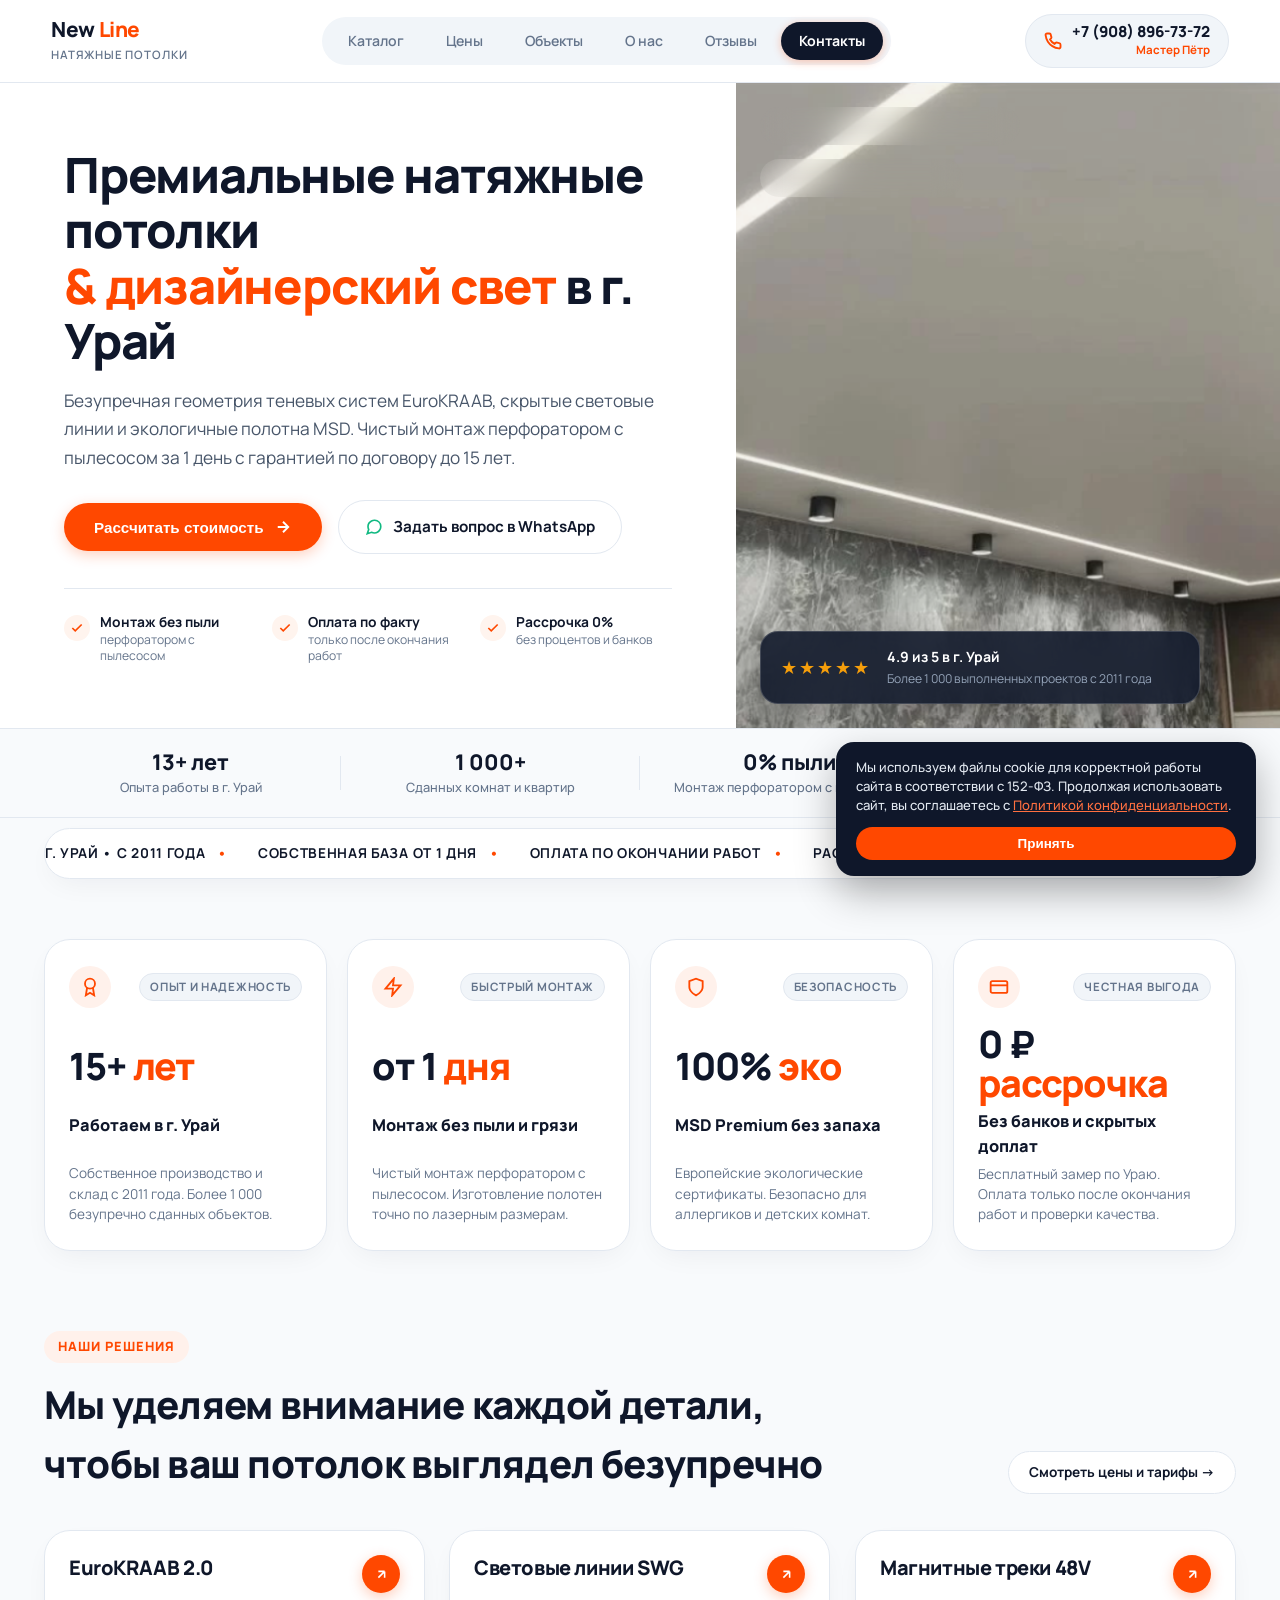
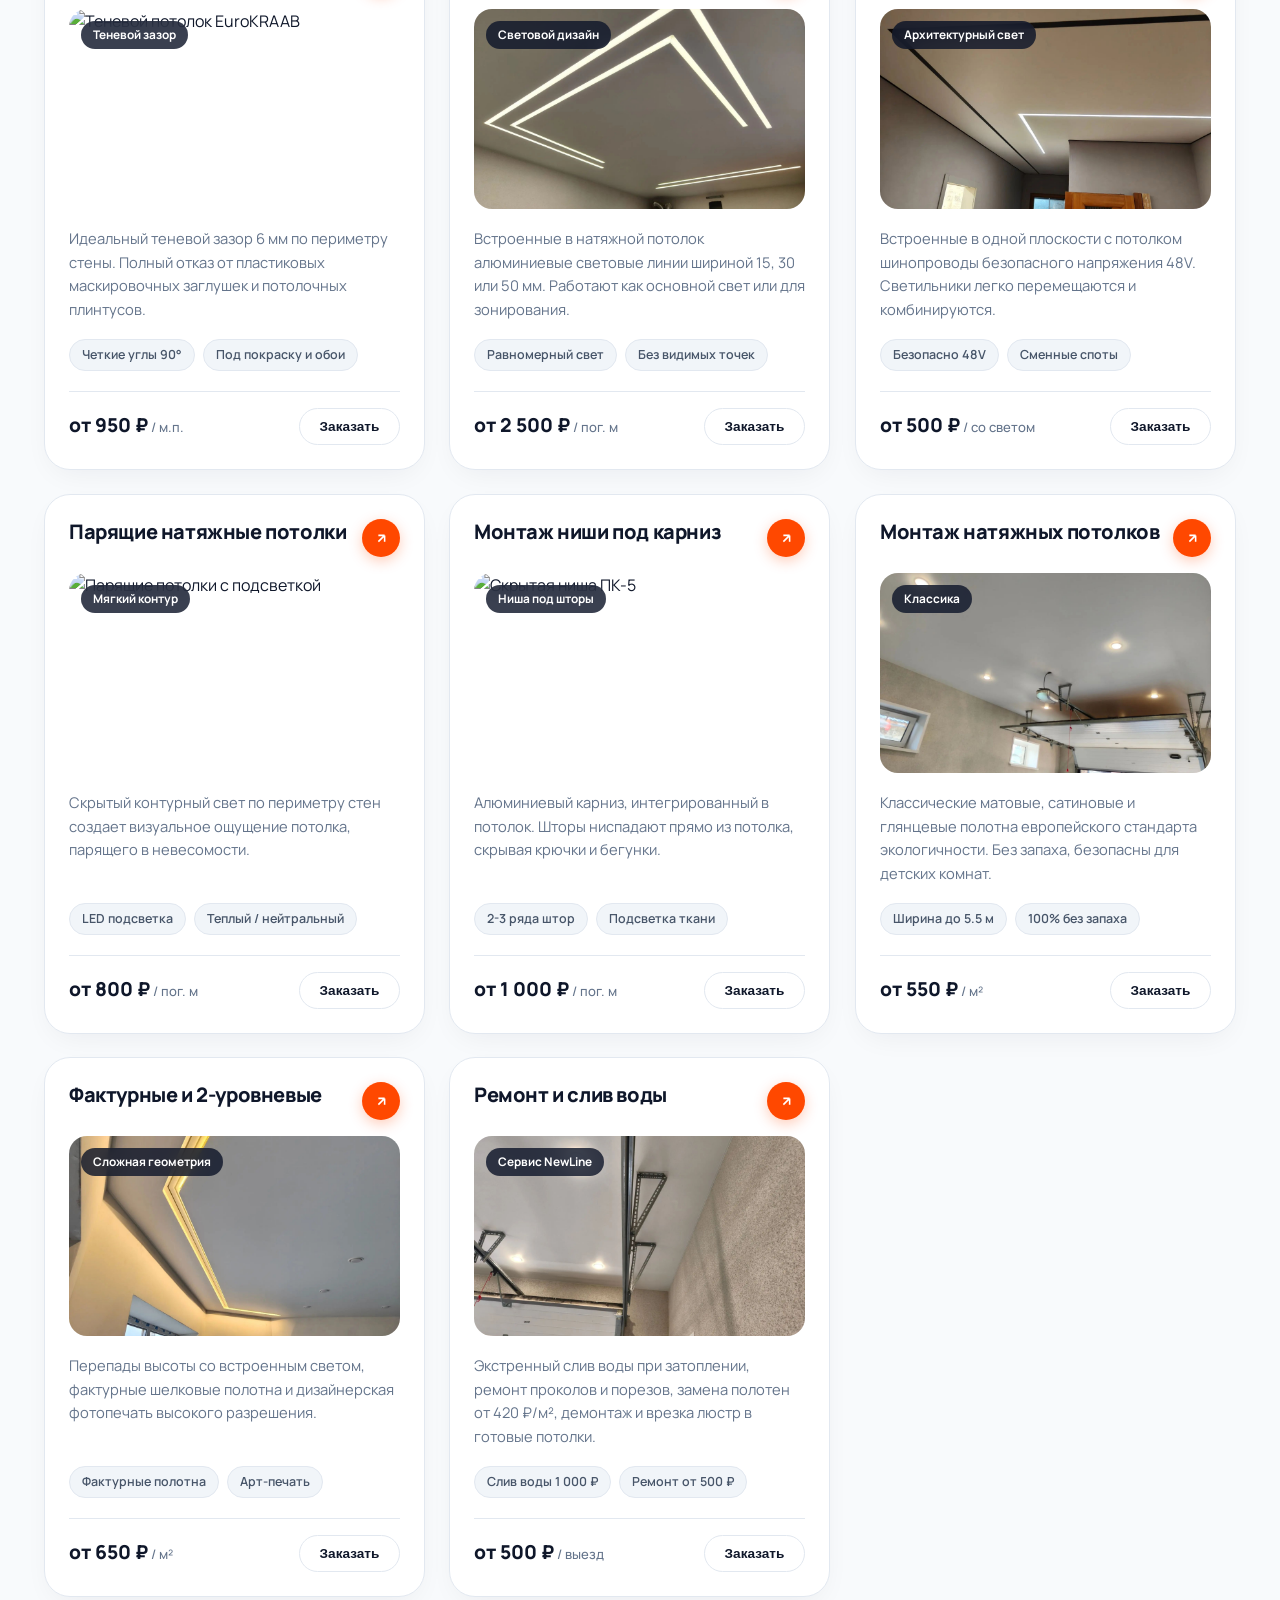
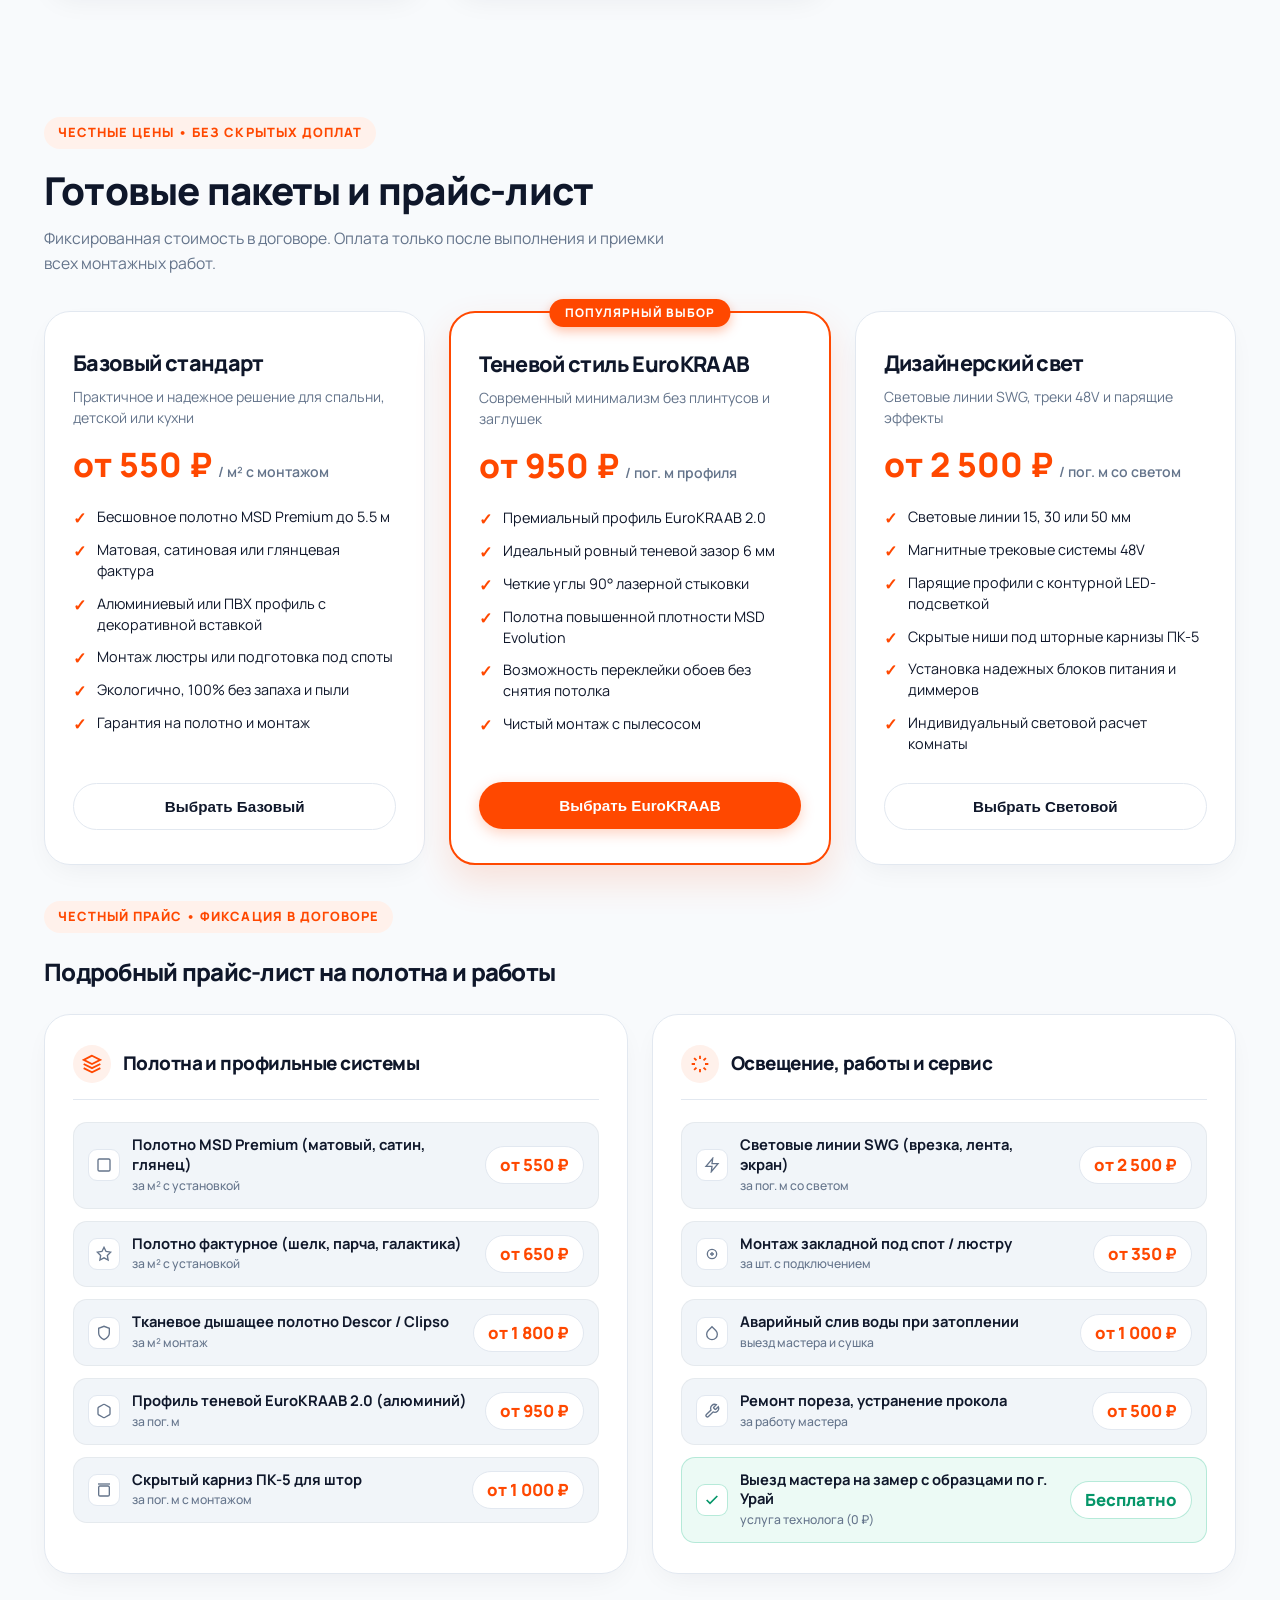
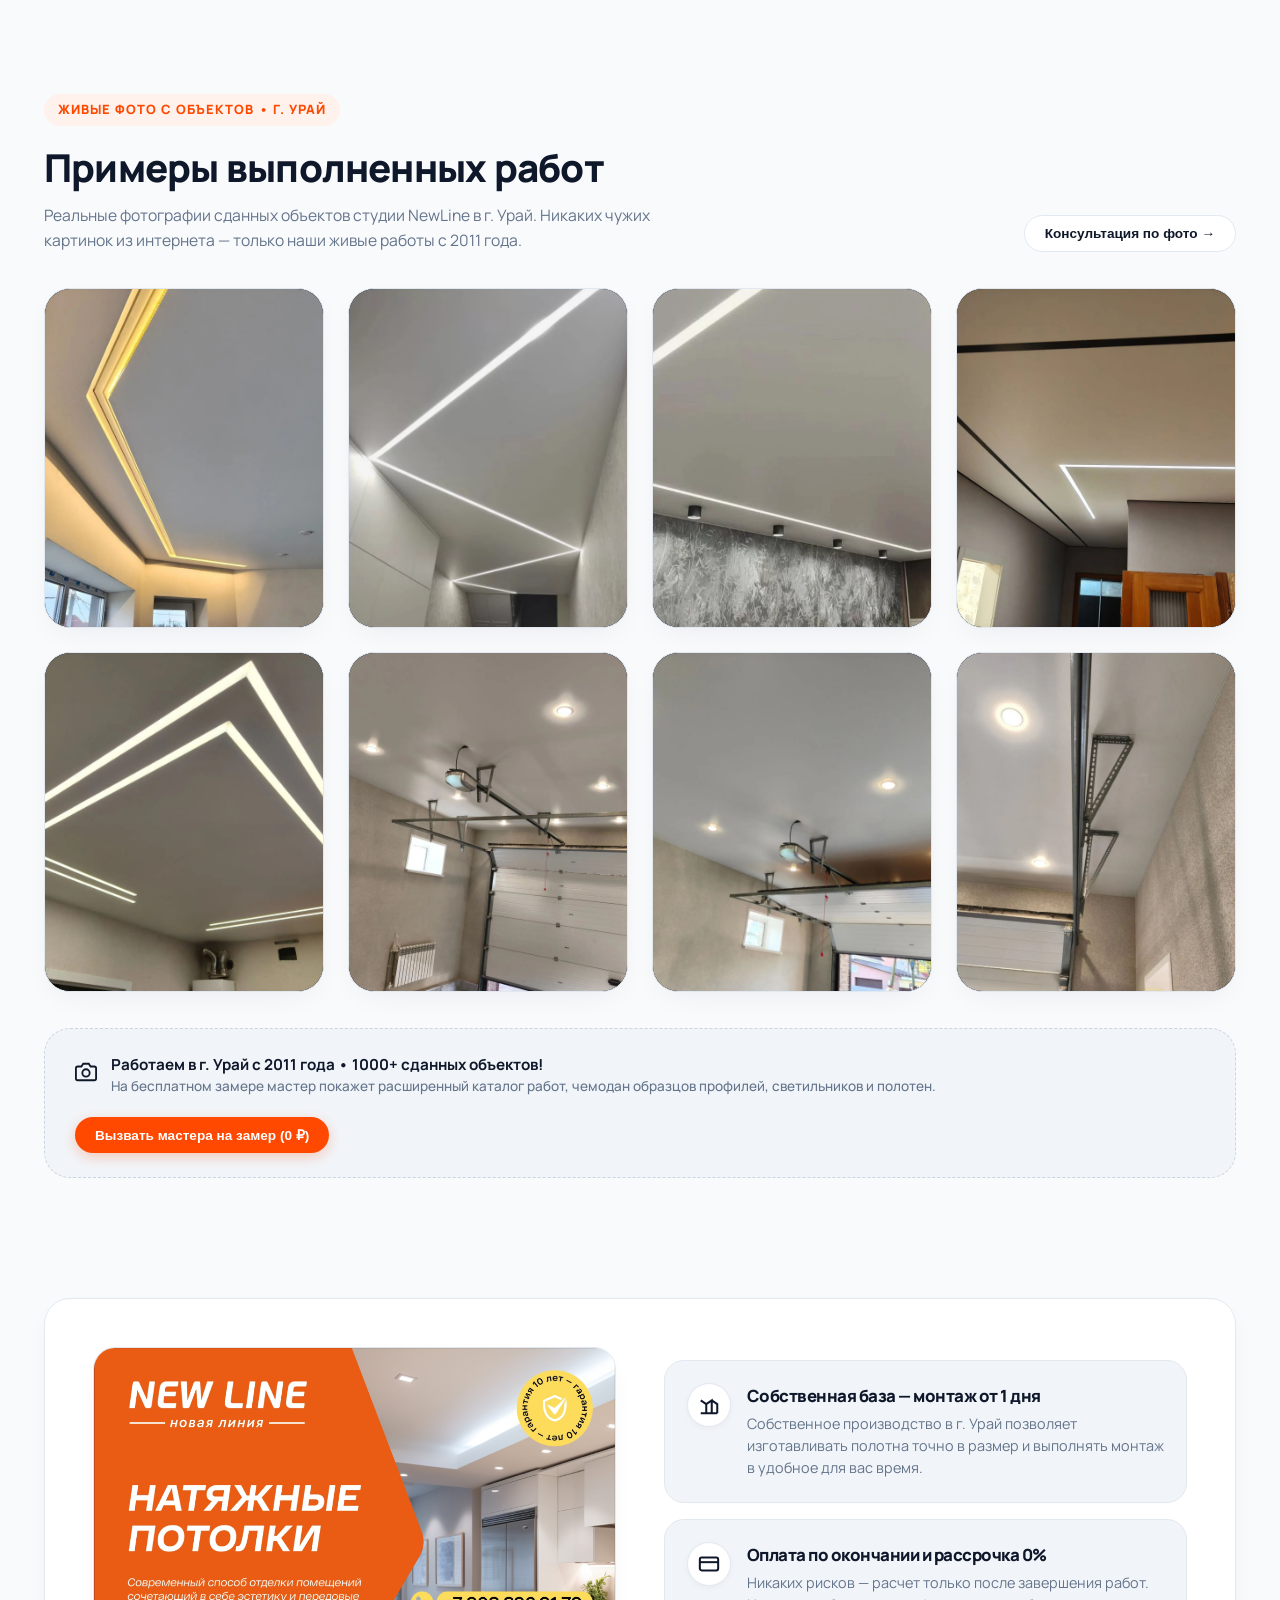
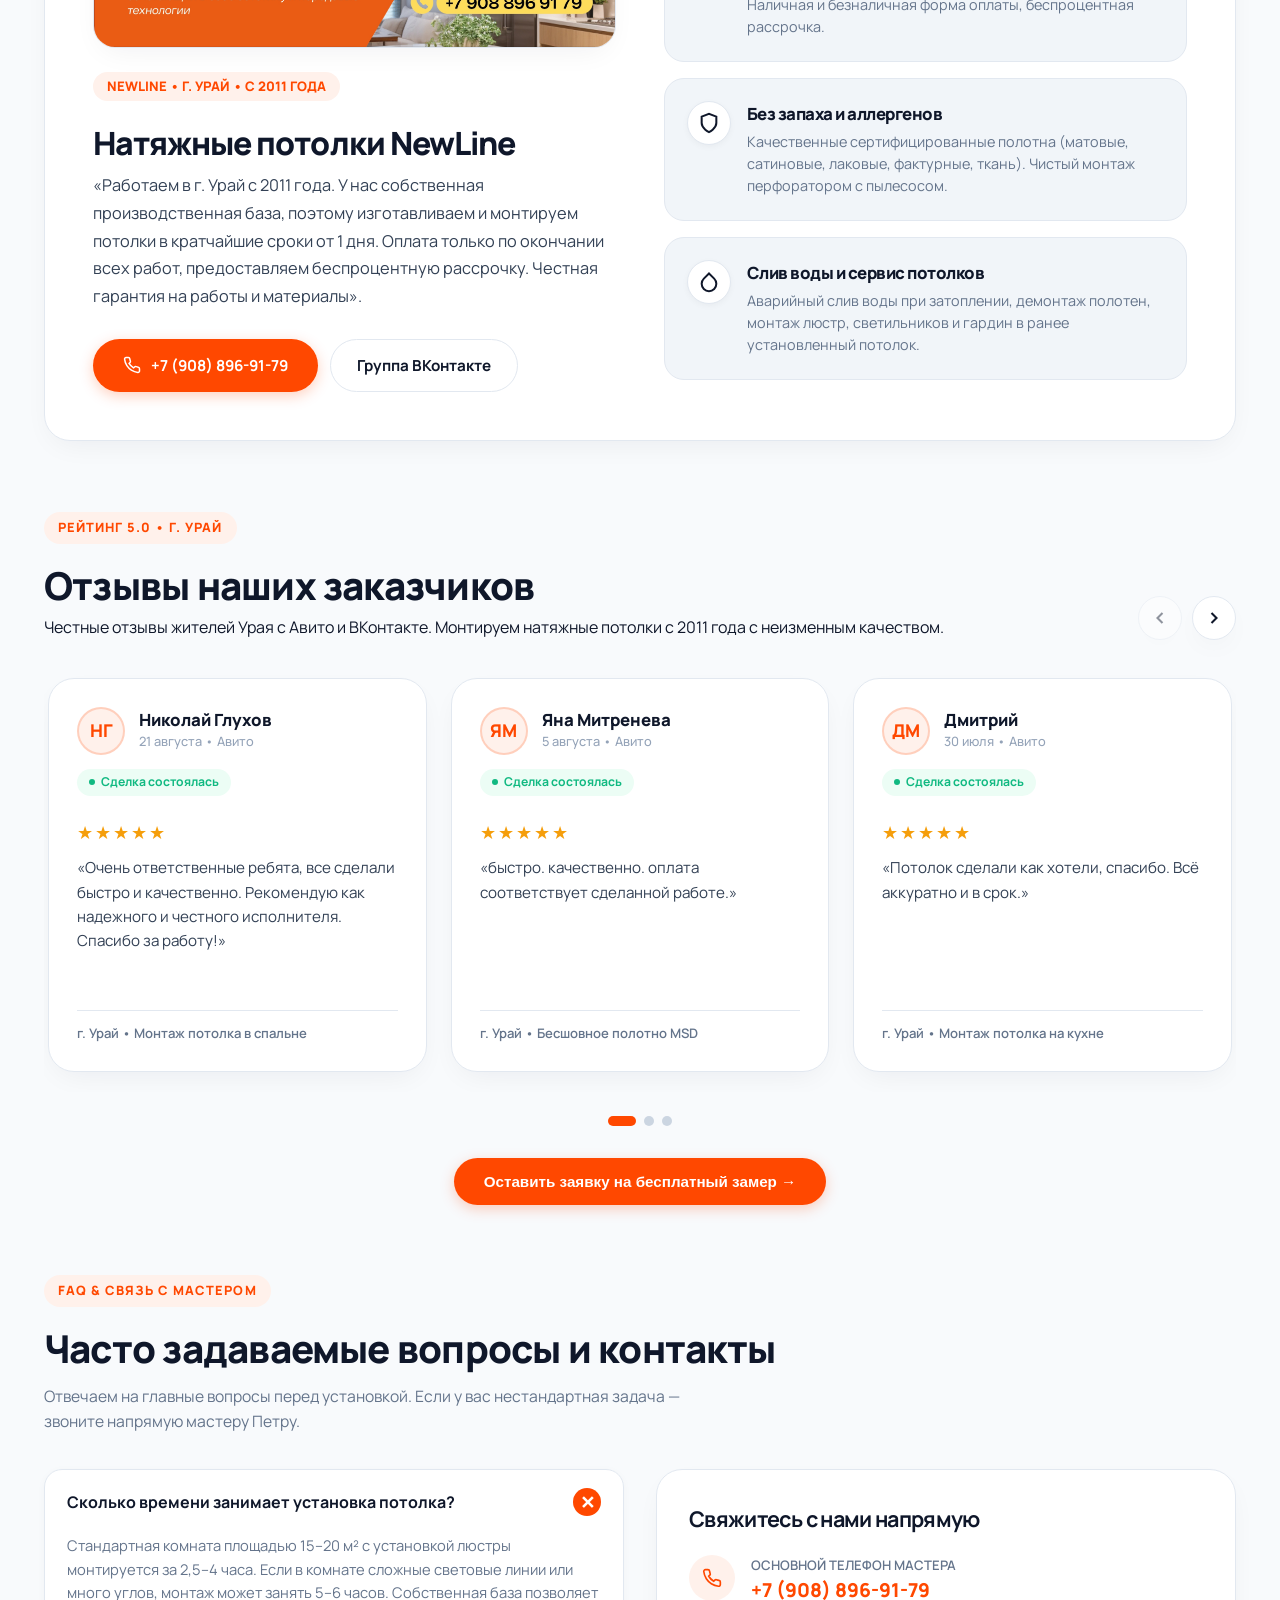
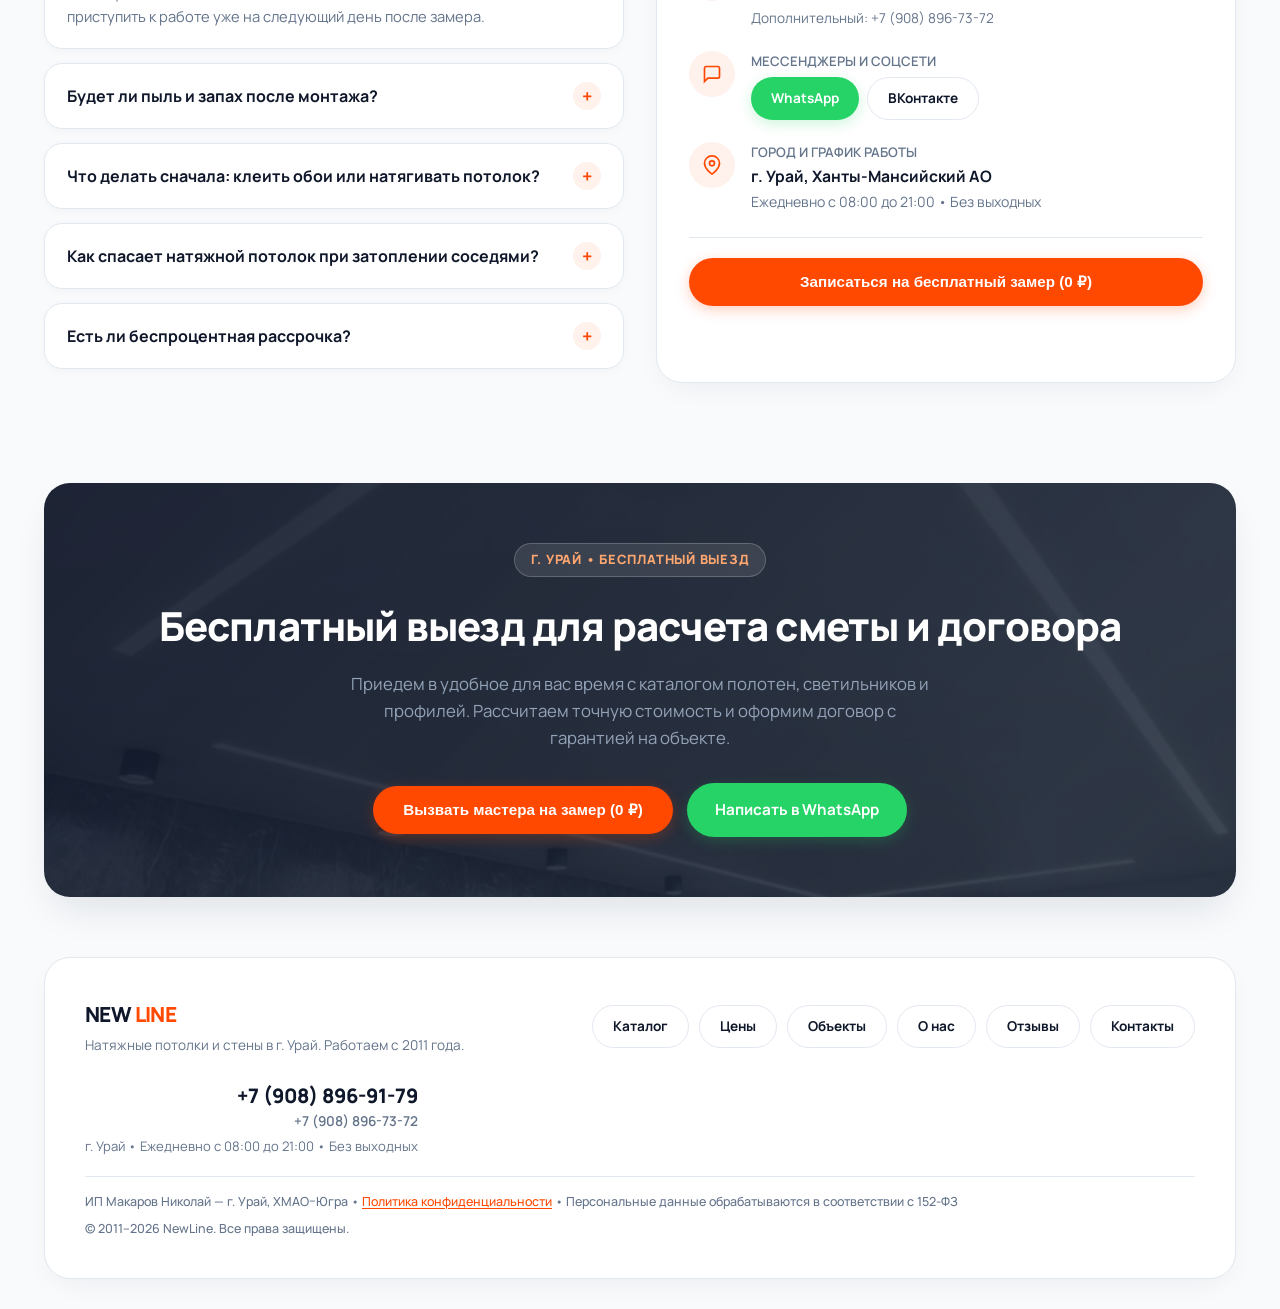
==== index.html @ e1a5c0fb "feat: replace hero phone input form with clean CTA buttons (calculate & WhatsApp)" ====
<!DOCTYPE html>
<html lang="ru">
<head>
  <meta charset="UTF-8">
  <meta name="viewport" content="width=device-width, initial-scale=1.0">
  <title>NEW LINE — Натяжные потолки в г. Урай | Работаем с 2011 года</title>
  <meta name="description" content="Монтаж натяжных потолков и натяжных стен любой сложности в г. Урай. Работаем с 2011 года. Собственная база, монтаж от 1 дня. Оплата после работ, рассрочка 0%. Тел: +7 (908) 896-91-79, +7 (908) 896-73-72.">

  <!-- Open Graph -->
  <meta property="og:type" content="website">
  <meta property="og:title" content="NEW LINE — Натяжные потолки в г. Урай">
  <meta property="og:description" content="Монтаж натяжных потолков любой сложности и конфигурации в г. Урай. Работаем с 2011 года. Рассрочка 0%, гарантия 10 лет.">
  <meta property="og:image" content="./assets/images/banner.png">
  <meta property="og:url" content="https://vk.ru/club240846958">

  <!-- Favicon -->
  <link rel="icon" type="image/svg+xml" href="data:image/svg+xml,<svg xmlns='http://www.w3.org/2000/svg' viewBox='0 0 100 100'><rect width='100' height='100' rx='24' fill='%23FF4800'/><path d='M25 75 L25 25 L45 25 L75 75 L75 25' stroke='white' stroke-width='12' fill='none' stroke-linecap='round' stroke-linejoin='round'/></svg>">

  <!-- Google Fonts: Manrope -->
  <link rel="preconnect" href="https://fonts.googleapis.com">
  <link rel="preconnect" href="https://fonts.gstatic.com" crossorigin>
  <link href="https://fonts.googleapis.com/css2?family=Manrope:wght@400;500;600;700;800&display=swap" rel="stylesheet">

  <style>
    :root {
      --bg-page: #F8FAFC;
      --bg-body: #F8FAFC;
      --bg-card: #FFFFFF;
      --bg-alt: #F1F5F9;
      --text-main: #0F172A;
      --text-dark: #0F172A;
      --text-muted: #64748B;
      --text-light: #94A3B8;
      --border: #E2E8F0;
      --border-hover: #CBD5E1;
      --accent: #FF4800;
      --accent-hover: #E03E00;
      --accent-light: #FFF1EB;
      --green: #10B981;
      --green-light: #ECFDF5;
      
      /* Закругления */
      --radius-pill: 9999px;
      --radius-card: 26px;
      --radius-card-sm: 20px;
      --radius-img: 22px;
      
      /* Тени */
      --shadow-soft: 0 10px 30px -10px rgba(15, 23, 42, 0.07);
      --shadow-hover: 0 20px 40px -12px rgba(15, 23, 42, 0.12);
      --shadow-pill: 0 4px 14px rgba(255, 72, 0, 0.25);
      --shadow-wa: 0 4px 14px rgba(37, 211, 102, 0.22);
      
      --font-body: 'Manrope', -apple-system, BlinkMacSystemFont, 'Segoe UI', Roboto, sans-serif;
      --font-heading: 'Manrope', -apple-system, BlinkMacSystemFont, 'Segoe UI', Roboto, sans-serif;
      --font-family: var(--font-body);
    }

    html {
      scroll-behavior: smooth;
      scroll-padding-top: 30px;
    }

    * { box-sizing: border-box; margin: 0; padding: 0; }

    body {
      background-color: var(--bg-page);
      color: var(--text-main);
      font-family: var(--font-body);
      line-height: 1.55;
      -webkit-font-smoothing: antialiased;
    }

    h1, h2, h3, h4, .brand-title, .section-title, .card-title, .tariff-name, .bento-metric-val, .bento-price-head-title, .footer-brand {
      font-family: var(--font-heading);
      letter-spacing: -0.03em;
    }

    .container {
      width: 100%;
      max-width: 1240px;
      margin: 0 auto;
      padding: 0 24px;
    }

    a { text-decoration: none; color: inherit; }

    /* ================= 1. СТАТИЧНЫЙ ХЕДЕР ================= */
    .header-outer {
      position: static; /* СТАТИЧНЫЙ, НЕ ЛИПНЕТ К ЭКРАНУ */
      width: 100%;
      background: #FFFFFF;
      border-bottom: 1px solid var(--border);
      padding: 0;
      z-index: 100;
    }

    .header-outer .container {
      max-width: 1400px;
      padding: 0 clamp(20px, 4vw, 60px);
    }

    .studio-header {
      background: transparent;
      border: none;
      border-radius: 0;
      box-shadow: none;
      padding: 14px 0;
      display: flex;
      align-items: center;
      justify-content: space-between;
      gap: 20px;
      width: 100%;
    }

    .brand-mark {
      display: flex;
      align-items: center;
      gap: 12px;
    }

    .brand-symbol {
      background: var(--accent);
      color: #fff;
      font-weight: 800;
      font-size: 1.05rem;
      width: 44px;
      height: 44px;
      border-radius: var(--radius-pill); /* ЗАКРУГЛЕННЫЙ */
      display: flex;
      align-items: center;
      justify-content: center;
      box-shadow: var(--shadow-pill);
      letter-spacing: -0.05em;
      flex-shrink: 0;
    }

    .brand-title {
      font-size: 1.3rem;
      font-weight: 800;
      color: var(--text-main);
      line-height: 1.1;
      letter-spacing: -0.02em;
    }

    .brand-title span { color: var(--accent); }

    .brand-subtitle {
      font-size: 0.72rem;
      color: var(--text-muted);
      display: block;
      font-weight: 600;
      text-transform: uppercase;
      letter-spacing: 0.08em;
      margin-top: 2px;
    }

    /* Навигация-капсула */
    .studio-nav {
      display: flex;
      align-items: center;
      gap: 6px;
      background: var(--bg-alt);
      padding: 5px 8px;
      border-radius: var(--radius-pill); /* ЗАКРУГЛЕННЫЙ */
    }

    .studio-nav-link {
      font-size: 0.88rem;
      font-weight: 600;
      color: var(--text-muted);
      padding: 8px 18px;
      border-radius: var(--radius-pill); /* ЗАКРУГЛЕННЫЙ */
      transition: all 0.2s ease;
    }

    .studio-nav-link:hover {
      color: var(--text-main);
      background: rgba(255, 255, 255, 0.7);
    }

    .studio-nav-link.active {
      color: #FFFFFF;
      background: var(--accent);
      box-shadow: 0 2px 8px rgba(255, 72, 0, 0.3);
    }

    .header-actions {
      display: flex;
      align-items: center;
      gap: 14px;
    }

    .header-phone-pill {
      display: inline-flex;
      align-items: center;
      gap: 10px;
      background: var(--bg-alt);
      border: 1px solid var(--border);
      padding: 8px 18px;
      border-radius: var(--radius-pill); /* ЗАКРУГЛЕННЫЙ */
      transition: all 0.2s ease;
    }

    .header-phone-pill:hover {
      border-color: var(--accent);
      background: var(--accent-light);
    }

    .header-phone-text {
      display: flex;
      flex-direction: column;
      text-align: right;
    }

    .header-phone-num {
      font-size: 0.95rem;
      font-weight: 800;
      color: var(--text-main);
      line-height: 1.2;
    }

    .header-phone-sub {
      font-size: 0.72rem;
      color: var(--accent);
      font-weight: 700;
    }

    .mobile-menu-btn {
      display: none;
      background: var(--bg-alt);
      border: 1px solid var(--border);
      width: 42px;
      height: 42px;
      border-radius: var(--radius-pill);
      align-items: center;
      justify-content: center;
      cursor: pointer;
      color: var(--text-main);
    }

    /* ================= 2. ЗАКРУГЛЕННЫЕ КНОПКИ ================= */
    .btn-pill-primary {
      background: var(--accent);
      color: #FFFFFF !important;
      padding: 15px 30px;
      border-radius: var(--radius-pill); /* ЗАКРУГЛЕННАЯ */
      font-weight: 700;
      font-size: 0.95rem;
      display: inline-flex;
      align-items: center;
      justify-content: center;
      gap: 10px;
      cursor: pointer;
      border: none;
      box-shadow: var(--shadow-pill);
      transition: all 0.2s ease;
    }

    .btn-pill-primary:hover {
      background: var(--accent-hover);
      transform: translateY(-2px);
      box-shadow: 0 8px 24px rgba(255, 72, 0, 0.35);
    }

    .btn-pill-wa {
      background: #25D366;
      color: #FFFFFF !important;
      padding: 15px 28px;
      border-radius: var(--radius-pill); /* ЗАКРУГЛЕННАЯ */
      font-weight: 700;
      font-size: 0.95rem;
      display: inline-flex;
      align-items: center;
      justify-content: center;
      gap: 10px;
      cursor: pointer;
      border: none;
      box-shadow: var(--shadow-wa);
      transition: all 0.2s ease;
    }

    .btn-pill-wa:hover {
      background: #20BA5A;
      transform: translateY(-2px);
      box-shadow: 0 8px 24px rgba(37, 211, 102, 0.35);
    }

    .btn-pill-ghost {
      background: #FFFFFF;
      color: var(--text-main) !important;
      border: 1px solid var(--border);
      padding: 14px 26px;
      border-radius: var(--radius-pill); /* ЗАКРУГЛЕННАЯ */
      font-weight: 700;
      font-size: 0.95rem;
      display: inline-flex;
      align-items: center;
      justify-content: center;
      gap: 10px;
      cursor: pointer;
      transition: all 0.2s ease;
    }

    .btn-pill-ghost:hover {
      border-color: var(--accent);
      color: var(--accent) !important;
      background: var(--accent-light);
      transform: translateY(-2px);
    }

    .btn-pill-sm {
      padding: 10px 20px;
      font-size: 0.85rem;
      border-radius: var(--radius-pill);
    }

    /* ================= 3. FULL-WIDTH EDGE-TO-EDGE ARCHITECTURAL HERO ================= */
    .hero-fw-section {
      width: 100%;
      background: #FFFFFF;
      border-bottom: 1px solid var(--border);
      position: relative;
      overflow: hidden;
    }

    .hero-fw-grid {
      display: grid;
      grid-template-columns: minmax(460px, 1.15fr) 0.85fr;
      min-height: 580px;
      align-items: stretch;
      width: 100%;
    }

    @media (max-width: 960px) {
      .hero-fw-grid {
        grid-template-columns: 1fr;
      }
    }

    /* Левая колонка */
    .hero-fw-col-left {
      padding: clamp(36px, 5vw, 68px) clamp(24px, 5vw, 80px);
      display: flex;
      flex-direction: column;
      justify-content: center;
      background: #FFFFFF;
      z-index: 2;
    }

    .hero-fw-badge {
      display: inline-flex;
      align-items: center;
      gap: 10px;
      background: #FFF4EE;
      border: 1px solid rgba(255, 72, 0, 0.22);
      padding: 7px 16px;
      border-radius: var(--radius-pill);
      font-size: 0.8rem;
      font-weight: 700;
      color: #E63E00;
      margin-bottom: 22px;
      letter-spacing: 0.02em;
      align-self: flex-start;
    }

    .hero-fw-badge .badge-dot-live {
      width: 8px;
      height: 8px;
      border-radius: 50%;
      background: var(--accent);
      box-shadow: 0 0 10px var(--accent);
      animation: pulseDot 2s infinite ease-in-out;
    }

    .hero-fw-title {
      font-family: var(--font-heading);
      font-size: clamp(2.2rem, 3.8vw, 3.4rem);
      line-height: 1.14;
      font-weight: 800;
      color: #0F172A;
      letter-spacing: -0.025em;
      margin-bottom: 18px;
    }

    .hero-fw-accent {
      color: var(--accent);
      display: inline-block;
    }

    .hero-fw-desc {
      font-size: 1.08rem;
      line-height: 1.65;
      color: #475569;
      margin-bottom: 28px;
      max-width: 600px;
    }

    /* Кнопки действий */
    .hero-fw-actions {
      display: flex;
      align-items: center;
      gap: 16px;
      flex-wrap: wrap;
      margin-bottom: 34px;
    }

    /* 3 карточки преимуществ */
    .hero-fw-perks {
      display: grid;
      grid-template-columns: repeat(3, 1fr);
      gap: 16px;
      width: 100%;
      border-top: 1px solid var(--border);
      padding-top: 24px;
    }

    @media (max-width: 680px) {
      .hero-fw-perks {
        grid-template-columns: 1fr;
        gap: 12px;
      }
    }

    .hero-fw-perk-item {
      display: flex;
      align-items: flex-start;
      gap: 10px;
    }

    .fw-perk-icon {
      width: 26px;
      height: 26px;
      border-radius: 50%;
      background: #FFF4EE;
      color: var(--accent);
      display: flex;
      align-items: center;
      justify-content: center;
      flex-shrink: 0;
      margin-top: 2px;
    }

    .fw-perk-desc {
      display: flex;
      flex-direction: column;
      gap: 2px;
    }

    .fw-perk-desc strong {
      font-size: 0.86rem;
      font-weight: 700;
      color: #0F172A;
      line-height: 1.25;
    }

    .fw-perk-desc span {
      font-size: 0.76rem;
      color: #64748B;
      line-height: 1.3;
    }

    /* Правая колонка: полноразмерная витрина потолка до правого края */
    .hero-fw-col-right {
      position: relative;
      overflow: hidden;
      width: 100%;
      min-height: 480px;
      background: #0F172A;
    }

    @media (max-width: 960px) {
      .hero-fw-col-right {
        min-height: 360px;
        height: 360px;
      }
    }

    .hero-fw-media-container {
      position: absolute;
      inset: 0;
      width: 100%;
      height: 100%;
    }

    .hero-fw-photo {
      width: 100%;
      height: 100%;
      object-fit: cover;
      display: block;
      transition: transform 0.6s ease;
    }

    .hero-fw-col-right:hover .hero-fw-photo {
      transform: scale(1.02);
    }

    /* Плавающие стеклянные плашки */
    .hero-fw-chip {
      position: absolute;
      background: rgba(255, 255, 255, 0.92);
      backdrop-filter: blur(14px);
      -webkit-backdrop-filter: blur(14px);
      border: 1px solid rgba(255, 255, 255, 0.7);
      border-radius: var(--radius-pill);
      padding: 8px 18px;
      color: #0F172A;
      font-size: 0.82rem;
      font-weight: 700;
      display: inline-flex;
      align-items: center;
      gap: 8px;
      box-shadow: 0 8px 24px rgba(0, 0, 0, 0.12);
      z-index: 2;
    }

    .hero-fw-chip.chip-top {
      top: 24px;
      left: 24px;
    }

    .hero-fw-chip.chip-mid {
      top: 76px;
      left: 24px;
    }

    .chip-dot-accent {
      width: 8px;
      height: 8px;
      border-radius: 50%;
      background: var(--accent);
    }

    .hero-fw-rating-card {
      position: absolute;
      bottom: 24px;
      left: 24px;
      right: 24px;
      max-width: 440px;
      background: rgba(15, 23, 42, 0.88);
      backdrop-filter: blur(16px);
      -webkit-backdrop-filter: blur(16px);
      border: 1px solid rgba(255, 255, 255, 0.16);
      border-radius: 18px;
      padding: 14px 20px;
      display: flex;
      align-items: center;
      gap: 16px;
      color: #FFFFFF;
      box-shadow: 0 12px 30px rgba(0, 0, 0, 0.25);
      z-index: 2;
    }

    .rating-stars-gold {
      color: #F59E0B;
      font-size: 1.15rem;
      letter-spacing: 2px;
      line-height: 1;
    }

    .rating-card-text {
      display: flex;
      flex-direction: column;
      gap: 2px;
    }

    .rating-card-text strong {
      font-size: 0.88rem;
      font-weight: 700;
      color: #FFFFFF;
    }

    .rating-card-text span {
      font-size: 0.76rem;
      color: #94A3B8;
    }

    /* Полноширинная плашка статистики (от левого края до правого) */
    .hero-fw-stats-bar {
      width: 100%;
      background: #F8FAFC;
      border-top: 1px solid var(--border);
      padding: 20px 0;
    }

    .hero-fw-stats-grid {
      width: 100%;
      max-width: 1400px;
      margin: 0 auto;
      padding: 0 clamp(20px, 4vw, 60px);
      display: grid;
      grid-template-columns: repeat(4, 1fr);
      gap: 20px;
    }

    .stat-pill-item {
      display: flex;
      flex-direction: column;
      align-items: center;
      text-align: center;
      position: relative;
    }

    .stat-pill-item:not(:last-child)::after {
      content: '';
      position: absolute;
      right: -10px;
      top: 15%;
      height: 70%;
      width: 1px;
      background: var(--border);
    }

    .stat-pill-val {
      font-size: 1.35rem;
      font-weight: 800;
      color: #0F172A;
      line-height: 1.2;
    }

    .stat-pill-lbl {
      font-size: 0.8rem;
      color: #64748B;
      margin-top: 3px;
      font-weight: 500;
    }

    @media (max-width: 880px) {
      .hero-fw-stats-grid {
        grid-template-columns: repeat(2, 1fr);
        gap: 20px;
      }
      .stat-pill-item:nth-child(2)::after {
        display: none;
      }
    }

    @media (max-width: 480px) {
      .hero-fw-stats-grid {
        grid-template-columns: 1fr;
      }
      .stat-pill-item::after {
        display: none !important;
      }
    }

    /* ================= 4. БЕГУЩАЯ СТРОКА (ЗАКРУГЛЕННАЯ) ================= */
    .marquee-capsule {
      margin: 10px auto 60px;
      max-width: 1200px;
      background: #FFFFFF;
      border: 1px solid var(--border);
      border-radius: var(--radius-pill); /* ЗАКРУГЛЕННАЯ */
      overflow: hidden;
      padding: 14px 0;
      box-shadow: var(--shadow-soft);
    }

    .marquee-track {
      display: flex;
      gap: 30px;
      width: max-content;
      animation: marqueeScroll 28s linear infinite;
    }

    .marquee-item {
      display: inline-flex;
      align-items: center;
      gap: 12px;
      font-size: 0.85rem;
      font-weight: 700;
      text-transform: uppercase;
      letter-spacing: 0.05em;
      color: var(--text-main);
      white-space: nowrap;
    }

    .marquee-dot {
      color: var(--accent);
      font-weight: 900;
    }

    @keyframes marqueeScroll {
      0% { transform: translateX(0); }
      100% { transform: translateX(-50%); }
    }

    /* ================= 5. СЕКЦИИ И КАТАЛОГ (ЗАКРУГЛЕННЫЕ БЛОКИ) ================= */
    .section-space {
      padding: 60px 0;
    }

    .section-head {
      margin-bottom: 36px;
      display: flex;
      justify-content: space-between;
      align-items: flex-end;
      flex-wrap: wrap;
      gap: 20px;
    }

    .section-tag-pill {
      display: inline-block;
      font-size: 0.8rem;
      font-weight: 800;
      text-transform: uppercase;
      letter-spacing: 0.08em;
      color: var(--accent);
      background: var(--accent-light);
      padding: 6px 14px;
      border-radius: var(--radius-pill);
      margin-bottom: 12px;
    }

    .section-title {
      font-size: clamp(1.8rem, 3vw, 2.4rem);
      font-weight: 800;
      color: var(--text-main);
      letter-spacing: -0.02em;
    }

    /* Bento Metrics Grid (Reference 1 Style) */
    .bento-metrics-wrap {
      margin-top: 36px;
      margin-bottom: 20px;
    }

    .bento-metrics-grid {
      display: grid;
      grid-template-columns: repeat(4, 1fr);
      gap: 20px;
    }

    @media (max-width: 1024px) {
      .bento-metrics-grid {
        grid-template-columns: repeat(2, 1fr);
      }
    }

    @media (max-width: 580px) {
      .bento-metrics-grid {
        grid-template-columns: 1fr;
      }
    }

    .bento-metric-card {
      background: var(--bg-card);
      border: 1px solid var(--border);
      border-radius: var(--radius-card);
      padding: 26px 24px;
      display: flex;
      flex-direction: column;
      justify-content: space-between;
      box-shadow: var(--shadow-soft);
      transition: all 0.3s cubic-bezier(0.16, 1, 0.3, 1);
      position: relative;
    }

    .bento-metric-card:hover {
      transform: translateY(-5px);
      box-shadow: 0 18px 36px -10px rgba(15, 23, 42, 0.12);
      border-color: var(--accent);
    }

    .bento-metric-top {
      display: flex;
      justify-content: space-between;
      align-items: center;
      margin-bottom: 16px;
    }

    .bento-metric-icon {
      width: 42px;
      height: 42px;
      border-radius: var(--radius-pill);
      background: var(--accent-light);
      color: var(--accent);
      display: flex;
      align-items: center;
      justify-content: center;
      font-size: 1.25rem;
    }

    .bento-metric-pill {
      font-size: 0.72rem;
      font-weight: 700;
      text-transform: uppercase;
      letter-spacing: 0.06em;
      color: var(--text-muted);
      background: var(--bg-alt);
      padding: 4px 10px;
      border-radius: var(--radius-pill);
      border: 1px solid var(--border);
    }

    .bento-metric-val {
      font-size: 2.35rem;
      font-weight: 900;
      color: var(--text-main);
      line-height: 1.05;
      letter-spacing: -0.03em;
      margin-bottom: 6px;
    }

    .bento-metric-val span {
      color: var(--accent);
    }

    .bento-metric-title {
      font-size: 1.02rem;
      font-weight: 800;
      color: var(--text-main);
      margin-bottom: 4px;
    }

    .bento-metric-desc {
      font-size: 0.85rem;
      color: var(--text-muted);
      line-height: 1.48;
    }

    /* =============== КАТАЛОГ РЕШЕНИЙ =============== */
    .grid-solutions {
      display: grid;
      grid-template-columns: repeat(3, 1fr);
      gap: 24px;
    }
    @media (max-width: 1024px) {
      .grid-solutions {
        grid-template-columns: repeat(2, 1fr);
      }
    }
    @media (max-width: 640px) {
      .grid-solutions {
        grid-template-columns: 1fr;
      }
    }

    .card-solution {
      background: var(--bg-card);
      border: 1px solid var(--border);
      border-radius: var(--radius-card); /* 26px */
      padding: 24px;
      box-shadow: var(--shadow-soft);
      display: flex;
      flex-direction: column;
      transition: all 0.35s cubic-bezier(0.16, 1, 0.3, 1);
      position: relative;
    }

    .card-solution:hover {
      transform: translateY(-6px);
      box-shadow: 0 20px 45px -12px rgba(15, 23, 42, 0.12);
      border-color: rgba(255, 72, 0, 0.3);
    }

    .card-solution-top {
      display: flex;
      justify-content: space-between;
      align-items: flex-start;
      gap: 12px;
      margin-bottom: 16px;
    }

    .card-solution-top .card-title {
      font-size: 1.25rem;
      font-weight: 800;
      color: var(--text-main);
      line-height: 1.25;
      letter-spacing: -0.02em;
      margin: 0;
    }

    .card-arrow-action {
      width: 38px;
      height: 38px;
      border-radius: var(--radius-pill);
      background: var(--accent);
      color: #FFFFFF;
      display: flex;
      align-items: center;
      justify-content: center;
      flex-shrink: 0;
      transition: all 0.25s ease;
      box-shadow: 0 4px 14px rgba(255, 72, 0, 0.28);
      border: none;
      cursor: pointer;
    }

    .card-solution:hover .card-arrow-action {
      transform: translate(2px, -2px) scale(1.08);
      background: var(--accent-hover);
      box-shadow: 0 6px 18px rgba(255, 72, 0, 0.45);
    }

    .card-solution-media {
      height: 200px;
      border-radius: 18px;
      overflow: hidden;
      position: relative;
      margin-bottom: 18px;
    }

    .card-solution-media img {
      width: 100%;
      height: 100%;
      object-fit: cover;
      display: block;
      transition: transform 0.45s ease;
    }

    .card-solution:hover .card-solution-media img {
      transform: scale(1.05);
    }

    .card-badge-pill {
      position: absolute;
      top: 12px;
      left: 12px;
      background: rgba(15, 23, 42, 0.82);
      backdrop-filter: blur(8px);
      color: #fff;
      font-size: 0.74rem;
      font-weight: 700;
      padding: 5px 12px;
      border-radius: var(--radius-pill);
      z-index: 2;
    }

    .card-solution-body {
      display: flex;
      flex-direction: column;
      flex: 1;
    }

    .card-desc {
      font-size: 0.92rem;
      color: var(--text-muted);
      line-height: 1.6;
      margin-bottom: 18px;
      flex: 1;
    }

    .card-tags {
      display: flex;
      gap: 8px;
      flex-wrap: wrap;
      margin-bottom: 20px;
    }

    .tag-pill {
      background: var(--bg-alt);
      color: #475569;
      font-size: 0.78rem;
      font-weight: 600;
      padding: 5px 12px;
      border-radius: var(--radius-pill);
      border: 1px solid var(--border);
    }

    .card-footer {
      display: flex;
      align-items: center;
      justify-content: space-between;
      padding-top: 16px;
      border-top: 1px solid var(--border);
      margin-top: auto;
    }

    .card-price-value {
      font-size: 1.2rem;
      font-weight: 800;
      color: var(--text-main);
    }

    .card-price-unit {
      font-size: 0.82rem;
      color: var(--text-muted);
      font-weight: 500;
    }

    /* ================= 5.1 ПРИМЕРЫ ВЫПОЛНЕННЫХ РАБОТ (ЧИСТАЯ ФОТО-ГАЛЕРЕЯ) ================= */
    .grid-works-photos {
      display: grid;
      grid-template-columns: repeat(4, 1fr);
      gap: 24px;
    }

    @media (max-width: 1200px) {
      .grid-works-photos {
        grid-template-columns: repeat(2, 1fr);
      }
    }

    @media (max-width: 600px) {
      .grid-works-photos {
        grid-template-columns: 1fr;
      }
    }

    .photo-work-card {
      position: relative;
      border-radius: var(--radius-card); /* ЗАКРУГЛЕННЫЙ 26px */
      overflow: hidden;
      height: 340px;
      background: #0F172A;
      box-shadow: var(--shadow-soft);
      border: 1px solid var(--border);
      cursor: pointer;
      transition: transform 0.4s cubic-bezier(0.16, 1, 0.3, 1),
                  box-shadow 0.4s cubic-bezier(0.16, 1, 0.3, 1),
                  border-color 0.4s ease;
    }

    .photo-work-card:hover {
      transform: translateY(-8px) scale(1.02);
      box-shadow: 0 24px 48px -12px rgba(15, 23, 42, 0.25);
      border-color: var(--accent);
    }

    .photo-work-img {
      width: 100%;
      height: 100%;
      object-fit: cover;
      display: block;
      transition: transform 0.6s cubic-bezier(0.16, 1, 0.3, 1);
    }

    .photo-work-card:hover .photo-work-img {
      transform: scale(1.08);
    }

    .photo-work-zoom-btn {
      position: absolute;
      bottom: 18px;
      right: 18px;
      background: rgba(255, 255, 255, 0.94);
      backdrop-filter: blur(8px);
      color: var(--text-main);
      padding: 9px 18px;
      border-radius: var(--radius-pill);
      display: inline-flex;
      align-items: center;
      gap: 8px;
      font-size: 0.82rem;
      font-weight: 700;
      box-shadow: 0 4px 18px rgba(0, 0, 0, 0.22);
      opacity: 0;
      transform: translateY(8px);
      transition: all 0.3s cubic-bezier(0.16, 1, 0.3, 1);
      z-index: 3;
      pointer-events: none;
    }

    .photo-work-card:hover .photo-work-zoom-btn {
      opacity: 1;
      transform: translateY(0);
    }

    /* ================= АНИМАЦИИ ПРИ СКРОЛЛЕ ================= */
    .reveal-on-scroll {
      opacity: 0;
      transform: translateY(32px);
      transition: opacity 0.75s cubic-bezier(0.16, 1, 0.3, 1),
                  transform 0.75s cubic-bezier(0.16, 1, 0.3, 1);
      will-change: opacity, transform;
    }

    .reveal-on-scroll.is-visible {
      opacity: 1;
      transform: translateY(0);
    }

    .reveal-scale {
      opacity: 0;
      transform: scale(0.93) translateY(20px);
      transition: opacity 0.75s cubic-bezier(0.16, 1, 0.3, 1),
                  transform 0.75s cubic-bezier(0.16, 1, 0.3, 1);
      will-change: opacity, transform;
    }

    .reveal-scale.is-visible {
      opacity: 1;
      transform: scale(1) translateY(0);
    }

    .reveal-delay-1 { transition-delay: 0.06s; }
    .reveal-delay-2 { transition-delay: 0.12s; }
    .reveal-delay-3 { transition-delay: 0.18s; }
    .reveal-delay-4 { transition-delay: 0.24s; }
    .reveal-delay-5 { transition-delay: 0.30s; }
    .reveal-delay-6 { transition-delay: 0.36s; }
    .reveal-delay-7 { transition-delay: 0.42s; }
    .reveal-delay-8 { transition-delay: 0.48s; }

    /* Индикатор прогресса скролла страницы */
    .scroll-progress-line {
      position: fixed;
      top: 0;
      left: 0;
      height: 3px;
      background: linear-gradient(90deg, var(--accent) 0%, #FF8A00 100%);
      width: 0%;
      z-index: 9999;
      box-shadow: 0 0 12px rgba(255, 72, 0, 0.6);
      transition: width 0.1s ease-out;
    }

    .works-more-notice {
      margin-top: 36px;
      background: var(--bg-alt);
      border: 1px dashed var(--border-hover);
      border-radius: var(--radius-card);
      padding: 24px 30px;
      display: flex;
      align-items: center;
      justify-content: space-between;
      gap: 20px;
      flex-wrap: wrap;
    }

    .notice-text {
      display: flex;
      align-items: center;
      gap: 14px;
      font-size: 0.95rem;
      font-weight: 600;
      color: var(--text-main);
    }

    .notice-icon {
      font-size: 1.4rem;
    }

    /* Lightbox modal */
    .lightbox-modal {
      display: none;
      position: fixed;
      inset: 0;
      background: rgba(15, 23, 42, 0.92);
      backdrop-filter: blur(10px);
      z-index: 2000;
      align-items: center;
      justify-content: center;
      padding: 24px;
    }

    .lightbox-content {
      position: relative;
      max-width: 960px;
      width: 100%;
      background: #FFFFFF;
      border-radius: var(--radius-card);
      overflow: hidden;
      box-shadow: 0 25px 60px rgba(0, 0, 0, 0.4);
      display: flex;
      flex-direction: column;
    }

    .lightbox-img {
      width: 100%;
      max-height: 72vh;
      object-fit: contain;
      background: #0B0F17;
      display: block;
    }

    .lightbox-caption {
      padding: 18px 24px;
      background: #FFFFFF;
      display: flex;
      align-items: center;
      justify-content: space-between;
      gap: 16px;
      flex-wrap: wrap;
    }

    .lightbox-caption-text {
      font-size: 1rem;
      font-weight: 700;
      color: var(--text-main);
    }

    .lightbox-close {
      position: absolute;
      top: 14px;
      right: 14px;
      width: 40px;
      height: 40px;
      border-radius: var(--radius-pill);
      background: rgba(0, 0, 0, 0.65);
      color: #FFFFFF;
      border: none;
      font-size: 1.2rem;
      cursor: pointer;
      display: flex;
      align-items: center;
      justify-content: center;
      transition: background 0.2s ease;
      z-index: 10;
    }

    .lightbox-close:hover {
      background: var(--accent);
    }

    /* ================= 6. БЛОК МАСТЕРА ПЕТРА (ЗАКРУГЛЕННЫЙ) ================= */
    .master-bento-card {
      background: #FFFFFF;
      border: 1px solid var(--border);
      border-radius: var(--radius-card); /* ЗАКРУГЛЕННЫЙ */
      padding: 48px;
      box-shadow: var(--shadow-soft);
      display: grid;
      grid-template-columns: 1fr 1fr;
      gap: 48px;
      align-items: center;
    }

    .master-banner-frame {
      border-radius: var(--radius-img); /* ЗАКРУГЛЕННЫЙ */
      overflow: hidden;
      border: 1px solid var(--border);
      box-shadow: var(--shadow-soft);
      margin-bottom: 24px;
    }

    .master-banner-frame img {
      width: 100%;
      display: block;
    }

    .master-name {
      font-size: 2rem;
      font-weight: 800;
      color: var(--text-main);
      margin-bottom: 4px;
    }

    .master-role-badge {
      display: inline-block;
      font-size: 0.82rem;
      font-weight: 800;
      text-transform: uppercase;
      color: var(--accent);
      background: var(--accent-light);
      padding: 4px 14px;
      border-radius: var(--radius-pill);
      margin-bottom: 18px;
    }

    .master-quote {
      font-size: 1.02rem;
      line-height: 1.7;
      color: #334155;
      margin-bottom: 28px;
    }

    .master-action-row {
      display: flex;
      gap: 12px;
      flex-wrap: wrap;
    }

    /* Список преимуществ мастера */
    .adv-cards-list {
      display: flex;
      flex-direction: column;
      gap: 16px;
    }

    .adv-card {
      display: flex;
      gap: 16px;
      align-items: flex-start;
      background: var(--bg-alt);
      padding: 22px;
      border-radius: var(--radius-card-sm); /* ЗАКРУГЛЕННЫЙ */
      border: 1px solid var(--border);
      transition: transform 0.2s ease;
    }

    .adv-card:hover {
      transform: translateX(4px);
      border-color: var(--border-hover);
    }

    .adv-icon-bubble {
      width: 44px;
      height: 44px;
      border-radius: var(--radius-pill); /* ЗАКРУГЛЕННЫЙ */
      background: #FFFFFF;
      border: 1px solid var(--border);
      display: flex;
      align-items: center;
      justify-content: center;
      font-size: 1.3rem;
      flex-shrink: 0;
      box-shadow: 0 2px 6px rgba(0, 0, 0, 0.04);
    }

    .adv-title {
      font-size: 1.05rem;
      font-weight: 800;
      margin-bottom: 4px;
      color: var(--text-main);
    }

    .adv-desc {
      font-size: 0.9rem;
      color: var(--text-muted);
      line-height: 1.55;
    }

    /* ================= 7. ЗАКРУГЛЕННЫЙ CTA БАННЕР ================= */
    .cta-banner-card {
      background: 
        linear-gradient(135deg, rgba(15, 23, 42, 0.90) 0%, rgba(30, 41, 59, 0.85) 100%),
        url('./assets/images/hero-bg.png') center center / cover no-repeat;
      border-radius: var(--radius-card); /* ЗАКРУГЛЕННЫЙ */
      padding: 60px 48px;
      color: #FFFFFF;
      text-align: center;
      box-shadow: var(--shadow-hover);
      margin: 40px auto 60px;
    }

    .cta-tag-pill {
      display: inline-block;
      background: rgba(255, 255, 255, 0.1);
      border: 1px solid rgba(255, 255, 255, 0.2);
      color: #FFA770;
      font-size: 0.8rem;
      font-weight: 800;
      text-transform: uppercase;
      letter-spacing: 0.06em;
      padding: 6px 16px;
      border-radius: var(--radius-pill);
      margin-bottom: 18px;
    }

    .cta-title {
      font-size: clamp(1.8rem, 3.2vw, 2.5rem);
      font-weight: 800;
      margin-bottom: 14px;
      letter-spacing: -0.02em;
    }

    .cta-desc {
      font-size: 1.05rem;
      color: #94A3B8;
      max-width: 580px;
      margin: 0 auto 32px;
      line-height: 1.6;
    }

    .cta-buttons {
      display: flex;
      justify-content: center;
      align-items: center;
      gap: 14px;
      flex-wrap: wrap;
    }

    /* ================= 8. ЗАКРУГЛЕННЫЙ ПОДВАЛ ================= */
    .footer-wrapper {
      padding: 0 0 30px;
    }

    .studio-footer {
      background: #FFFFFF;
      border: 1px solid var(--border);
      border-radius: var(--radius-card); /* ЗАКРУГЛЕННЫЙ */
      padding: 40px;
      box-shadow: var(--shadow-soft);
    }

    .footer-inner {
      display: flex;
      justify-content: space-between;
      align-items: center;
      flex-wrap: wrap;
      gap: 24px;
    }

    .footer-brand {
      font-size: 1.3rem;
      font-weight: 800;
      color: var(--text-main);
    }

    .footer-brand span { color: var(--accent); }

    .footer-copy {
      font-size: 0.85rem;
      color: var(--text-muted);
      margin-top: 4px;
    }

    .footer-phone-link {
      font-size: 1.25rem;
      font-weight: 800;
      color: var(--text-main);
      display: block;
      transition: color 0.2s;
    }

    .footer-phone-link:hover {
      color: var(--accent);
    }

    .footer-schedule {
      font-size: 0.82rem;
      color: var(--text-muted);
      margin-top: 4px;
    }

    /* ================= 9. ЗАКРУГЛЕННОЕ МОДАЛЬНОЕ ОКНО ================= */
    .modal-overlay {
      display: none;
      position: fixed;
      inset: 0;
      background: rgba(15, 23, 42, 0.65);
      backdrop-filter: blur(8px);
      z-index: 1000;
      align-items: center;
      justify-content: center;
      padding: 20px;
    }

    .modal-box {
      background: #FFFFFF;
      width: 100%;
      max-width: 460px;
      border-radius: var(--radius-card); /* ЗАКРУГЛЕННЫЙ */
      padding: 36px;
      position: relative;
      box-shadow: 0 25px 50px -12px rgba(0, 0, 0, 0.25);
      border: 1px solid var(--border);
    }

    .modal-close {
      position: absolute;
      top: 20px;
      right: 20px;
      background: var(--bg-alt);
      border: 1px solid var(--border);
      width: 36px;
      height: 36px;
      border-radius: var(--radius-pill);
      display: flex;
      align-items: center;
      justify-content: center;
      font-size: 1.1rem;
      color: var(--text-muted);
      cursor: pointer;
      transition: all 0.2s;
    }

    .modal-close:hover {
      color: var(--text-main);
      background: #E2E8F0;
    }

    .modal-title {
      font-size: 1.45rem;
      font-weight: 800;
      margin-bottom: 8px;
      color: var(--text-main);
    }

    .modal-desc {
      font-size: 0.92rem;
      color: var(--text-muted);
      margin-bottom: 24px;
      line-height: 1.5;
    }

    .modal-input {
      width: 100%;
      padding: 14px 20px;
      border: 1px solid var(--border);
      border-radius: var(--radius-pill); /* ЗАКРУГЛЕННЫЙ INPUT */
      font-size: 0.95rem;
      font-family: inherit;
      margin-bottom: 14px;
      outline: none;
      background: var(--bg-alt);
      transition: all 0.2s;
    }

    .modal-input:focus {
      border-color: var(--accent);
      background: #FFFFFF;
      box-shadow: 0 0 0 3px rgba(255, 72, 0, 0.15);
    }

    @media (max-width: 1140px) {
      .hero-float-card {
        position: static;
        transform: none !important;
        animation: none;
      }
      .hero-float-desktop {
        display: none;
      }
      .hero-float-cards-mobile {
        display: flex;
        gap: 12px;
        flex-wrap: wrap;
        justify-content: center;
        margin-top: 6px;
        margin-bottom: 22px;
        width: 100%;
        z-index: 3;
      }
    }

    /* Адаптив для планшетов и мобильных */
    @media (max-width: 992px) {
      .hero-bento {
        padding: 44px 20px 32px;
        min-height: auto;
      }
      .master-bento-card {
        grid-template-columns: 1fr;
        gap: 36px;
        padding: 36px 24px;
      }
      .grid-solutions {
        grid-template-columns: 1fr 1fr;
      }
      .studio-nav { display: none; }
      .mobile-menu-btn { display: flex; }
      .hero-visual-card img { height: 320px; }
      .hero-title { font-size: 2.2rem; }
    }

    @media (max-width: 640px) {
      .grid-solutions { grid-template-columns: 1fr; }
      .hero-bento, .master-bento-card, .cta-banner-card, .studio-footer {
        padding: 28px 16px;
        border-radius: var(--radius-card-sm);
      }
      .hero-title {
        font-size: 1.85rem;
      }
      .hero-desc {
        font-size: 0.95rem;
      }
      .hero-tag-pill {
        font-size: 0.76rem;
        padding: 6px 14px;
      }
      .hero-float-card {
        width: 100%;
        justify-content: flex-start;
      }
      .banner-float-pill { display: none; }
      .hero-buttons, .cta-buttons, .master-action-row {
        flex-direction: column;
        width: 100%;
      }
      .btn-pill-primary, .btn-pill-wa, .btn-pill-ghost, .btn-pill-glass {
        width: 100%;
      }
      .header-phone-pill {
        padding: 6px 14px;
      }
      .header-phone-sub { display: none; }
    }

    /* ================= СТИЛИ ОТЗЫВОВ НА ГЛАВНОЙ ================= */
    .grid-reviews-preview {
      display: grid;
      grid-template-columns: repeat(3, 1fr);
      gap: 24px;
      margin-bottom: 32px;
    }
    @media (max-width: 992px) {
      .grid-reviews-preview {
        grid-template-columns: 1fr;
      }
    }
    .review-card-home {
      background: #FFFFFF;
      border: 1px solid var(--border);
      border-radius: var(--radius-card);
      padding: 28px;
      display: flex;
      flex-direction: column;
      box-shadow: var(--shadow-soft);
      transition: all 0.2s ease;
    }
    .review-card-home:hover {
      transform: translateY(-4px);
      box-shadow: var(--shadow-hover);
      border-color: var(--accent);
    }
    .review-author-info {
      display: flex;
      align-items: center;
      gap: 14px;
    }
    .author-avatar-circle {
      width: 48px;
      height: 48px;
      border-radius: var(--radius-pill);
      background: var(--accent-light);
      color: var(--accent);
      font-weight: 800;
      font-size: 1.1rem;
      display: flex;
      align-items: center;
      justify-content: center;
      border: 2px solid rgba(255, 72, 0, 0.2);
      flex-shrink: 0;
    }
    .author-name {
      font-size: 1.05rem;
      font-weight: 800;
      color: var(--text-main);
      line-height: 1.2;
    }
    .author-date {
      font-size: 0.8rem;
      color: var(--text-light);
      font-weight: 500;
      margin-top: 2px;
    }
    .review-deal-pill {
      display: inline-flex;
      align-items: center;
      gap: 6px;
      background: #ECFDF5;
      color: #10B981;
      font-size: 0.76rem;
      font-weight: 700;
      padding: 4px 12px;
      border-radius: var(--radius-pill);
      margin: 14px 0;
      width: fit-content;
    }
    .review-deal-dot {
      width: 6px;
      height: 6px;
      border-radius: 50%;
      background: #10B981;
    }
    .review-quote-home {
      font-size: 0.95rem;
      color: #334155;
      line-height: 1.6;
      margin-bottom: 16px;
      flex-grow: 1;
    }
    .review-stars-gold {
      color: #F59E0B;
      font-size: 1.15rem;
      letter-spacing: 2px;
      margin: 8px 0;
    }

    /* Подсветка активной ссылки в шапке */
    .studio-nav-link.active {
      background: var(--text-main);
      color: #FFFFFF !important;
      font-weight: 700;
    }

    /* ================= 4.2 ГОТОВЫЕ ТАРИФЫ И ПРАЙС-ЛИСТ ================= */
    .tariffs-grid {
      display: grid;
      grid-template-columns: repeat(3, 1fr);
      gap: 24px;
      margin-bottom: 36px;
      align-items: stretch;
    }
    @media (max-width: 960px) {
      .tariffs-grid {
        grid-template-columns: 1fr;
      }
    }
    .tariff-card {
      background: var(--bg-card);
      border: 1px solid var(--border);
      border-radius: var(--radius-card);
      padding: 34px 28px;
      display: flex;
      flex-direction: column;
      box-shadow: var(--shadow-soft);
      position: relative;
      transition: all 0.28s ease;
    }
    .tariff-card:hover {
      transform: translateY(-5px);
      box-shadow: var(--shadow-hover);
      border-color: var(--border-hover);
    }
    .tariff-card.popular {
      border: 2px solid var(--accent);
      box-shadow: 0 16px 36px rgba(255, 72, 0, 0.14);
    }
    .tariff-popular-badge {
      position: absolute;
      top: -14px;
      left: 50%;
      transform: translateX(-50%);
      background: var(--accent);
      color: #FFFFFF;
      font-size: 0.74rem;
      font-weight: 800;
      text-transform: uppercase;
      letter-spacing: 0.08em;
      padding: 5px 16px;
      border-radius: var(--radius-pill);
      white-space: nowrap;
      box-shadow: 0 4px 12px rgba(255, 72, 0, 0.35);
    }
    .tariff-name {
      font-size: 1.35rem;
      font-weight: 800;
      color: var(--text-main);
      margin-bottom: 8px;
    }
    .tariff-subtitle {
      font-size: 0.88rem;
      color: var(--text-muted);
      margin-bottom: 20px;
      line-height: 1.45;
      min-height: 40px;
    }
    .tariff-price-box {
      display: flex;
      align-items: baseline;
      gap: 6px;
      margin-bottom: 24px;
    }
    .tariff-price-num {
      font-size: 2.1rem;
      font-weight: 800;
      color: var(--accent);
      line-height: 1;
    }
    .tariff-price-period {
      font-size: 0.88rem;
      font-weight: 600;
      color: var(--text-muted);
    }
    .tariff-features-list {
      list-style: none;
      padding: 0;
      margin: 0 0 28px 0;
      display: flex;
      flex-direction: column;
      gap: 12px;
      flex-grow: 1;
    }
    .tariff-features-list li {
      position: relative;
      padding-left: 24px;
      font-size: 0.9rem;
      color: var(--text-main);
      line-height: 1.45;
    }
    .tariff-features-list li::before {
      content: "✓";
      position: absolute;
      left: 0;
      top: 0;
      color: var(--accent);
      font-weight: 800;
      font-size: 1rem;
    }

    /* ================= BENTO ПРАЙС-ЛИСТ (2 КОЛОНКИ, БЕЗ ЭМОДЗИ) ================= */
    .bento-prices-container {
      display: grid;
      grid-template-columns: 1fr 1fr;
      gap: 24px;
    }

    @media (max-width: 900px) {
      .bento-prices-container {
        grid-template-columns: 1fr;
      }
    }

    .bento-price-card {
      background: var(--bg-card);
      border: 1px solid var(--border);
      border-radius: var(--radius-card);
      padding: 30px 28px;
      box-shadow: var(--shadow-soft);
      display: flex;
      flex-direction: column;
    }

    .bento-price-card-head {
      display: flex;
      align-items: center;
      gap: 12px;
      margin-bottom: 22px;
      padding-bottom: 16px;
      border-bottom: 1px solid var(--border);
    }

    .bento-price-head-icon {
      width: 38px;
      height: 38px;
      border-radius: var(--radius-pill);
      background: var(--accent-light);
      color: var(--accent);
      display: flex;
      align-items: center;
      justify-content: center;
      flex-shrink: 0;
    }

    .bento-price-head-title {
      font-size: 1.18rem;
      font-weight: 800;
      color: var(--text-main);
      margin: 0;
    }

    .bento-price-rows-list {
      display: flex;
      flex-direction: column;
      gap: 12px;
    }

    .bento-price-item {
      display: flex;
      align-items: center;
      justify-content: space-between;
      gap: 16px;
      padding: 12px 14px;
      border-radius: 14px;
      background: var(--bg-alt);
      border: 1px solid rgba(15, 23, 42, 0.05);
      transition: all 0.2s ease;
    }

    .bento-price-item:hover {
      background: var(--accent-light);
      border-color: rgba(255, 72, 0, 0.25);
      transform: translateX(3px);
    }

    .bento-price-item-left {
      display: flex;
      align-items: center;
      gap: 12px;
      min-width: 0;
    }

    .bento-item-icon-svg {
      width: 32px;
      height: 32px;
      border-radius: 9px;
      background: #FFFFFF;
      color: var(--text-muted);
      border: 1px solid var(--border);
      display: flex;
      align-items: center;
      justify-content: center;
      flex-shrink: 0;
      transition: all 0.2s ease;
    }

    .bento-price-item:hover .bento-item-icon-svg {
      color: var(--accent);
      border-color: var(--accent);
    }

    .bento-item-name {
      font-size: 0.92rem;
      font-weight: 700;
      color: var(--text-main);
      line-height: 1.35;
    }

    .bento-item-unit {
      font-size: 0.76rem;
      color: var(--text-muted);
      font-weight: 500;
      margin-top: 2px;
    }

    .bento-item-price-pill {
      font-size: 1.05rem;
      font-weight: 800;
      color: var(--accent);
      white-space: nowrap;
      flex-shrink: 0;
      padding: 5px 14px;
      border-radius: var(--radius-pill);
      background: #FFFFFF;
      border: 1px solid var(--border);
    }

    .bento-price-item.free-item {
      background: rgba(16, 185, 129, 0.08);
      border-color: rgba(16, 185, 129, 0.25);
    }

    .bento-price-item.free-item .bento-item-price-pill {
      color: #059669;
      border-color: rgba(16, 185, 129, 0.3);
      background: #FFFFFF;
    }

    /* ================= СЛАЙДЕР ОТЗЫВОВ ================= */
    .reviews-slider-head {
      display: flex;
      justify-content: space-between;
      align-items: flex-end;
      gap: 20px;
      flex-wrap: wrap;
      margin-bottom: 28px;
    }

    .reviews-arrows {
      display: flex;
      gap: 10px;
    }

    .reviews-arrow-btn {
      width: 44px;
      height: 44px;
      border-radius: var(--radius-pill);
      background: var(--bg-card);
      border: 1px solid var(--border);
      color: var(--text-main);
      display: flex;
      align-items: center;
      justify-content: center;
      cursor: pointer;
      transition: all 0.2s ease;
      box-shadow: var(--shadow-soft);
    }

    .reviews-arrow-btn:hover {
      background: var(--accent);
      color: #FFFFFF;
      border-color: var(--accent);
      transform: translateY(-2px);
      box-shadow: 0 6px 18px rgba(255, 72, 0, 0.3);
    }

    .reviews-slider-viewport {
      overflow: hidden;
      width: 100%;
      padding: 10px 4px 20px;
    }

    .reviews-slider-track {
      display: flex;
      gap: 24px;
      transition: transform 0.45s cubic-bezier(0.16, 1, 0.3, 1);
      will-change: transform;
    }

    .review-slide-card {
      flex: 0 0 calc((100% - 48px) / 3);
      min-width: 290px;
      background: var(--bg-card);
      border: 1px solid var(--border);
      border-radius: var(--radius-card);
      padding: 28px;
      box-shadow: var(--shadow-soft);
      display: flex;
      flex-direction: column;
      justify-content: space-between;
      transition: transform 0.3s ease, box-shadow 0.3s ease;
    }

    .review-slide-card:hover {
      transform: translateY(-5px);
      box-shadow: var(--shadow-hover);
    }

    @media (max-width: 1024px) {
      .review-slide-card {
        flex: 0 0 calc((100% - 24px) / 2);
      }
    }

    @media (max-width: 640px) {
      .review-slide-card {
        flex: 0 0 100%;
      }
    }

    .reviews-dots {
      display: flex;
      justify-content: center;
      gap: 8px;
      margin-top: 24px;
    }

    .review-dot {
      width: 10px;
      height: 10px;
      border-radius: var(--radius-pill);
      background: #CBD5E1;
      border: none;
      cursor: pointer;
      transition: all 0.25s ease;
    }

    .review-dot.active {
      width: 28px;
      background: var(--accent);
    }

    /* ================= 4.3 FAQ И БЛОК КОНТАКТОВ ================= */
    .faq-accordion-item {
      background: var(--bg-card);
      border: 1px solid var(--border);
      border-radius: 18px;
      margin-bottom: 14px;
      overflow: hidden;
      transition: all 0.2s ease;
      box-shadow: 0 2px 8px rgba(15, 23, 42, 0.03);
    }
    .faq-accordion-item:hover {
      border-color: var(--border-hover);
    }
    .faq-head-btn {
      width: 100%;
      background: transparent;
      border: none;
      padding: 18px 22px;
      text-align: left;
      font-family: inherit;
      font-size: 1rem;
      font-weight: 700;
      color: var(--text-main);
      display: flex;
      justify-content: space-between;
      align-items: center;
      gap: 16px;
      cursor: pointer;
      transition: color 0.15s ease;
    }
    .faq-head-btn:hover {
      color: var(--accent);
    }
    .faq-toggle-icon {
      width: 28px;
      height: 28px;
      border-radius: var(--radius-pill);
      background: var(--accent-light);
      color: var(--accent);
      display: flex;
      align-items: center;
      justify-content: center;
      font-size: 1.15rem;
      font-weight: 700;
      flex-shrink: 0;
      transition: transform 0.2s ease, background 0.2s ease;
    }
    .faq-accordion-item.open .faq-toggle-icon {
      background: var(--accent);
      color: #FFFFFF;
    }
    .faq-body-content {
      padding: 0 22px 20px;
      font-size: 0.92rem;
      color: var(--text-muted);
      line-height: 1.6;
      display: none;
    }
    .faq-accordion-item.open .faq-body-content {
      display: block;
    }

    /* Карточка контактов мастера */
    .direct-contact-card {
      background: var(--bg-card);
      border: 1px solid var(--border);
      border-radius: var(--radius-card);
      padding: 32px;
      box-shadow: var(--shadow-soft);
    }
    .contact-line-item {
      display: flex;
      align-items: flex-start;
      gap: 16px;
      margin-bottom: 22px;
    }
    .contact-bubble-icon {
      width: 46px;
      height: 46px;
      border-radius: var(--radius-pill);
      background: var(--accent-light);
      color: var(--accent);
      display: flex;
      align-items: center;
      justify-content: center;
      font-size: 1.25rem;
      flex-shrink: 0;
    }

    /* ======= 152-ФЗ: ЧЕКБОКС СОГЛАСИЯ В ФОРМЕ ======= */
    .consent-label {
      display: flex;
      align-items: flex-start;
      gap: 10px;
      font-size: 0.8rem;
      color: var(--text-muted);
      line-height: 1.5;
      cursor: pointer;
      margin-bottom: 16px;
    }
    .consent-checkbox {
      width: 18px;
      height: 18px;
      min-width: 18px;
      border-radius: 5px;
      accent-color: var(--accent);
      cursor: pointer;
      margin-top: 1px;
    }
    .consent-link {
      color: var(--accent);
      text-decoration: underline;
      text-underline-offset: 2px;
    }
    .consent-link:hover { opacity: 0.75; }

    /* ======= FOOTER LEGAL BAR ======= */
    .footer-legal-bar {
      display: flex;
      justify-content: space-between;
      align-items: center;
      flex-wrap: wrap;
      gap: 8px;
      margin-top: 20px;
      padding-top: 16px;
      border-top: 1px solid var(--border);
    }
    .footer-legal-text {
      font-size: 0.78rem;
      color: var(--text-muted);
      font-weight: 500;
      line-height: 1.5;
    }
    .footer-legal-link {
      color: var(--accent);
      text-decoration: underline;
      text-underline-offset: 2px;
    }
    .footer-legal-link:hover { opacity: 0.75; }

    /* ======= МОДАЛЬНОЕ ОКНО ПОЛИТИКИ КОНФИДЕНЦИАЛЬНОСТИ ======= */
    .privacy-modal-overlay {
      display: none;
      position: fixed;
      inset: 0;
      background: rgba(15, 23, 42, 0.6);
      backdrop-filter: blur(6px);
      z-index: 3000;
      align-items: center;
      justify-content: center;
      padding: 24px;
    }
    .privacy-modal-overlay.is-open { display: flex; }
    .privacy-modal-box {
      background: #FFFFFF;
      border-radius: var(--radius-card);
      padding: 40px 36px;
      max-width: 720px;
      width: 100%;
      max-height: 82vh;
      overflow-y: auto;
      position: relative;
      box-shadow: 0 30px 70px rgba(0,0,0,0.22);
    }
    .privacy-modal-close {
      position: absolute;
      top: 16px;
      right: 16px;
      width: 36px;
      height: 36px;
      border-radius: var(--radius-pill);
      background: var(--bg-alt);
      border: 1px solid var(--border);
      cursor: pointer;
      font-size: 1rem;
      display: flex;
      align-items: center;
      justify-content: center;
    }
    .privacy-modal-title {
      font-size: 1.5rem;
      font-weight: 800;
      color: var(--text-main);
      margin-bottom: 20px;
    }
    .privacy-modal-body h4 {
      font-size: 1rem;
      font-weight: 700;
      color: var(--text-main);
      margin: 20px 0 8px;
    }
    .privacy-modal-body p, .privacy-modal-body li {
      font-size: 0.9rem;
      color: #334155;
      line-height: 1.65;
    }
    .privacy-modal-body ul {
      padding-left: 20px;
      margin: 8px 0;
    }
    .privacy-modal-body li { margin-bottom: 4px; }

    /* ======= КУКИ-БАННЕР ======= */
    .cookie-banner {
      position: fixed;
      bottom: 24px;
      right: 24px;
      left: auto;
      transform: none;
      background: #0F172A;
      color: #E2E8F0;
      border-radius: 18px;
      padding: 16px 20px;
      display: flex;
      flex-direction: column;
      gap: 12px;
      max-width: 420px;
      width: calc(100% - 48px);
      z-index: 5000;
      box-shadow: 0 16px 40px rgba(0,0,0,0.3);
      font-size: 0.82rem;
      font-weight: 500;
      line-height: 1.45;
      animation: cookieFadeIn 0.4s ease;
    }
    .cookie-banner.hidden { display: none; }
    .cookie-banner-text { flex: 1; min-width: 200px; }
    .cookie-banner-text a { color: #FF7040; text-decoration: underline; }
    .cookie-accept-btn {
      background: var(--accent);
      color: #FFFFFF;
      border: none;
      border-radius: var(--radius-pill);
      padding: 9px 22px;
      font-size: 0.84rem;
      font-weight: 700;
      cursor: pointer;
      white-space: nowrap;
      flex-shrink: 0;
    }
    .cookie-accept-btn:hover { background: var(--accent-hover); }
    @keyframes cookieFadeIn {
      from { opacity: 0; transform: translateX(-50%) translateY(16px); }
      to   { opacity: 1; transform: translateX(-50%) translateY(0); }
    }
  </style>
</head>
<body>

  <!-- Полоса прогресса скролла -->
  <div class="scroll-progress-line" id="scrollProgressBar"></div>

  <!-- ================= 1. СТАТИЧНЫЙ ЗАКРУГЛЕННЫЙ ХЕДЕР ================= -->
  <div class="header-outer">
    <div class="container">
      <header class="studio-header">
        
        <!-- Логотип -->
        <a href="#" class="brand-mark">
          <div class="brand-titles">
            <span class="brand-title">New <span>Line</span></span>
            <span class="brand-subtitle">натяжные потолки</span>
          </div>
        </a>

        <!-- Навигация (капсула) -->
        <nav class="studio-nav" id="studioNav">
          <a href="#catalog" class="studio-nav-link">Каталог</a>
          <a href="#prices" class="studio-nav-link">Цены</a>
          <a href="#portfolio" class="studio-nav-link">Объекты</a>
          <a href="#about" class="studio-nav-link">О нас</a>
          <a href="#reviews" class="studio-nav-link">Отзывы</a>
          <a href="#contacts" class="studio-nav-link">Контакты</a>
        </nav>

        <!-- Телефон мастера & кнопка меню -->
        <div class="header-actions">
          <a href="tel:+79088967372" class="header-phone-pill">
            <svg width="18" height="18" viewBox="0 0 24 24" fill="none" stroke="var(--accent)" stroke-width="2.5"><path d="M22 16.92v3a2 2 0 0 1-2.18 2 19.79 19.79 0 0 1-8.63-3.07 19.5 19.5 0 0 1-6-6 19.79 19.79 0 0 1-3.07-8.67A2 2 0 0 1 4.11 2h3a2 2 0 0 1 2 1.72 12.84 12.84 0 0 0 .7 2.81 2 2 0 0 1-.45 2.11L8.09 9.91a16 16 0 0 0 6 6l1.27-1.27a2 2 0 0 1 2.11-.45 12.84 12.84 0 0 0 2.81.7A2 2 0 0 1 22 16.92z"/></svg>
            <div class="header-phone-text">
              <span class="header-phone-num">+7 (908) 896-73-72</span>
              <span class="header-phone-sub">Мастер Пётр</span>
            </div>
          </a>

          <button class="mobile-menu-btn" id="mobileMenuBtn" aria-label="Меню">
            <svg width="22" height="22" viewBox="0 0 24 24" fill="none" stroke="currentColor" stroke-width="2.5"><line x1="3" y1="12" x2="21" y2="12"/><line x1="3" y1="6" x2="21" y2="6"/><line x1="3" y1="18" x2="21" y2="18"/></svg>
          </button>
        </div>

      </header>
    </div>
  </div>

  <!-- ================= 2. ПЕРВЫЙ ЭКРАН (FULL-WIDTH ARCHITECTURAL HERO) ================= -->
  <section class="hero-fw-section">
    <div class="hero-fw-grid">
      
      <!-- Левая колонка: Текст, форма, преимущества -->
      <div class="hero-fw-col-left reveal-on-scroll">
        <h1 class="hero-fw-title">
          Премиальные натяжные потолки <br>
          <span class="hero-fw-accent">& дизайнерский свет</span> в г. Урай
        </h1>

        <p class="hero-fw-desc">
          Безупречная геометрия теневых систем EuroKRAAB, скрытые световые линии и экологичные полотна MSD. Чистый монтаж перфоратором с пылесосом за 1 день с гарантией по договору до 15 лет.
        </p>

        <!-- Кнопки действий -->
        <div class="hero-fw-actions">
          <button type="button" class="btn-pill-primary" data-modal-target="measureModal">
            Рассчитать стоимость
            <svg width="18" height="18" viewBox="0 0 24 24" fill="none" stroke="currentColor" stroke-width="2.5"><path d="M5 12h14M12 5l7 7-7 7"/></svg>
          </button>
          <a href="https://wa.me/79088967372" target="_blank" rel="noopener" class="btn-pill-ghost">
            <svg width="18" height="18" viewBox="0 0 24 24" fill="none" stroke="#10B981" stroke-width="2.2"><path d="M21 11.5a8.38 8.38 0 0 1-.9 3.8 8.5 8.5 0 0 1-7.6 4.7 8.38 8.38 0 0 1-3.8-.9L3 21l1.9-5.7a8.38 8.38 0 0 1-.9-3.8 8.5 8.5 0 0 1 4.7-7.6 8.38 8.38 0 0 1 3.8-.9h.5a8.48 8.48 0 0 1 8 8v.5z"/></svg>
            Задать вопрос в WhatsApp
          </a>
        </div>

        <!-- Буллеты надежности -->
        <div class="hero-fw-perks">
          <div class="hero-fw-perk-item">
            <div class="fw-perk-icon">
              <svg width="14" height="14" viewBox="0 0 24 24" fill="none" stroke="#FF4800" stroke-width="2.8"><polyline points="20 6 9 17 4 12"/></svg>
            </div>
            <div class="fw-perk-desc">
              <strong>Монтаж без пыли</strong>
              <span>перфоратором с пылесосом</span>
            </div>
          </div>
          <div class="hero-fw-perk-item">
            <div class="fw-perk-icon">
              <svg width="14" height="14" viewBox="0 0 24 24" fill="none" stroke="#FF4800" stroke-width="2.8"><polyline points="20 6 9 17 4 12"/></svg>
            </div>
            <div class="fw-perk-desc">
              <strong>Оплата по факту</strong>
              <span>только после окончания работ</span>
            </div>
          </div>
          <div class="hero-fw-perk-item">
            <div class="fw-perk-icon">
              <svg width="14" height="14" viewBox="0 0 24 24" fill="none" stroke="#FF4800" stroke-width="2.8"><polyline points="20 6 9 17 4 12"/></svg>
            </div>
            <div class="fw-perk-desc">
              <strong>Рассрочка 0%</strong>
              <span>без процентов и банков</span>
            </div>
          </div>
        </div>
      </div>

      <!-- Правая колонка: Полноэкранная витрина потолка (от центра до правого края) -->
      <div class="hero-fw-col-right reveal-on-scroll">
        <div class="hero-fw-media-container">
          <img src="./assets/images/work-lines-cylinders.png" alt="Дизайнерский натяжной потолок в Урае" class="hero-fw-photo">
          
          <!-- Плавающие плашки -->
          <div class="hero-fw-chip chip-top">
            <span class="chip-dot-accent"></span>
            <span>EuroKRAAB 2.0 • Теневой зазор</span>
          </div>

          <div class="hero-fw-chip chip-mid">
            <svg width="14" height="14" viewBox="0 0 24 24" fill="none" stroke="currentColor" stroke-width="2.5"><path d="M12 2v20M17 5H9.5a3.5 3.5 0 0 0 0 7h5a3.5 3.5 0 0 1 0 7H6"/></svg>
            <span>Световые линии SWG</span>
          </div>

          <!-- Карточка социального доверия -->
          <div class="hero-fw-rating-card">
            <div class="rating-stars-gold">★★★★★</div>
            <div class="rating-card-text">
              <strong>4.9 из 5 в г. Урай</strong>
              <span>Более 1 000 выполненных проектов с 2011 года</span>
            </div>
          </div>
        </div>
      </div>

    </div>

    <!-- Полноширинная плашка метрик от левого края до правого -->
    <div class="hero-fw-stats-bar">
      <div class="hero-fw-stats-grid">
        <div class="stat-pill-item">
          <span class="stat-pill-val">13+ лет</span>
          <span class="stat-pill-lbl">Опыта работы в г. Урай</span>
        </div>
        <div class="stat-pill-item">
          <span class="stat-pill-val">1 000+</span>
          <span class="stat-pill-lbl">Сданных комнат и квартир</span>
        </div>
        <div class="stat-pill-item">
          <span class="stat-pill-val">0% пыли</span>
          <span class="stat-pill-lbl">Монтаж перфоратором с пылесосом</span>
        </div>
        <div class="stat-pill-item">
          <span class="stat-pill-val">15 лет</span>
          <span class="stat-pill-lbl">Гарантия в договоре на полотна</span>
        </div>
      </div>
    </div>
  </section>

  <!-- ================= 3. ЗАКРУГЛЕННАЯ БЕГУЩАЯ СТРОКА ================= -->
  <div class="container">
    <div class="marquee-capsule reveal-on-scroll">
      <div class="marquee-track">
        <div class="marquee-item"><span>Г. УРАЙ • С 2011 ГОДА</span><span class="marquee-dot">•</span></div>
        <div class="marquee-item"><span>СОБСТВЕННАЯ БАЗА ОТ 1 ДНЯ</span><span class="marquee-dot">•</span></div>
        <div class="marquee-item"><span>ОПЛАТА ПО ОКОНЧАНИИ РАБОТ</span><span class="marquee-dot">•</span></div>
        <div class="marquee-item"><span>РАССРОЧКА БЕЗ ПРОЦЕНТОВ</span><span class="marquee-dot">•</span></div>
        <div class="marquee-item"><span>МАТЕРИАЛЫ БЕЗ ЗАПАХА И АЛЛЕРГЕНОВ</span><span class="marquee-dot">•</span></div>
        <div class="marquee-item"><span>МОНТАЖ НАТЯЖНЫХ СТЕН</span><span class="marquee-dot">•</span></div>
        <div class="marquee-item"><span>ДВУХУРОВНЕВЫЕ ПОТОЛКИ</span><span class="marquee-dot">•</span></div>
        <div class="marquee-item"><span>СВЕТОВЫЕ ЛИНИИ</span><span class="marquee-dot">•</span></div>
        <div class="marquee-item"><span>ТЕНЕВЫЕ EUROKRAAB</span><span class="marquee-dot">•</span></div>
        <div class="marquee-item"><span>СЛИВ ВОДЫ С ПОТОЛКА</span><span class="marquee-dot">•</span></div>
        <div class="marquee-item"><span>БЕСПЛАТНЫЙ ВЫЕЗД И ЗАМЕР</span><span class="marquee-dot">•</span></div>
        <!-- Дубликат для бесшовного цикла -->
        <div class="marquee-item"><span>Г. УРАЙ • С 2011 ГОДА</span><span class="marquee-dot">•</span></div>
        <div class="marquee-item"><span>СОБСТВЕННАЯ БАЗА ОТ 1 ДНЯ</span><span class="marquee-dot">•</span></div>
        <div class="marquee-item"><span>ОПЛАТА ПО ОКОНЧАНИИ РАБОТ</span><span class="marquee-dot">•</span></div>
        <div class="marquee-item"><span>РАССРОЧКА БЕЗ ПРОЦЕНТОВ</span><span class="marquee-dot">•</span></div>
        <div class="marquee-item"><span>МАТЕРИАЛЫ БЕЗ ЗАПАХА И АЛЛЕРГЕНОВ</span><span class="marquee-dot">•</span></div>
        <div class="marquee-item"><span>МОНТАЖ НАТЯЖНЫХ СТЕН</span><span class="marquee-dot">•</span></div>
        <div class="marquee-item"><span>ДВУХУРОВНЕВЫЕ ПОТОЛКИ</span><span class="marquee-dot">•</span></div>
        <div class="marquee-item"><span>СВЕТОВЫЕ ЛИНИИ</span><span class="marquee-dot">•</span></div>
        <div class="marquee-item"><span>ТЕНЕВЫЕ EUROKRAAB</span><span class="marquee-dot">•</span></div>
        <div class="marquee-item"><span>СЛИВ ВОДЫ С ПОТОЛКА</span><span class="marquee-dot">•</span></div>
        <div class="marquee-item"><span>БЕСПЛАТНЫЙ ВЫЕЗД И ЗАМЕР</span><span class="marquee-dot">•</span></div>
      </div>
    </div>
  </div>

  <!-- ================= BENTO МЕТРИКИ (В СТИЛЕ REFERENCE 1) ================= -->
  <section class="bento-metrics-wrap">
    <div class="container">
      <div class="bento-metrics-grid reveal-on-scroll">
        
        <!-- Карточка 1: Опыт -->
        <div class="bento-metric-card">
          <div class="bento-metric-top">
            <div class="bento-metric-icon">
              <svg width="20" height="20" viewBox="0 0 24 24" fill="none" stroke="currentColor" stroke-width="2.2"><circle cx="12" cy="8" r="6"/><path d="M15.477 12.89L17 22l-5-3-5 3 1.523-9.11"/></svg>
            </div>
            <span class="bento-metric-pill">Опыт и надежность</span>
          </div>
          <div class="bento-metric-val">15+ <span>лет</span></div>
          <div class="bento-metric-title">Работаем в г. Урай</div>
          <div class="bento-metric-desc">Собственное производство и склад с 2011 года. Более 1 000 безупречно сданных объектов.</div>
        </div>

        <!-- Карточка 2: Сроки -->
        <div class="bento-metric-card">
          <div class="bento-metric-top">
            <div class="bento-metric-icon">
              <svg width="20" height="20" viewBox="0 0 24 24" fill="none" stroke="currentColor" stroke-width="2.2"><path d="M13 2L3 14h9l-1 8 10-12h-9l1-8z"/></svg>
            </div>
            <span class="bento-metric-pill">Быстрый монтаж</span>
          </div>
          <div class="bento-metric-val">от 1 <span>дня</span></div>
          <div class="bento-metric-title">Монтаж без пыли и грязи</div>
          <div class="bento-metric-desc">Чистый монтаж перфоратором с пылесосом. Изготовление полотен точно по лазерным размерам.</div>
        </div>

        <!-- Карточка 3: Экологичность -->
        <div class="bento-metric-card">
          <div class="bento-metric-top">
            <div class="bento-metric-icon">
              <svg width="20" height="20" viewBox="0 0 24 24" fill="none" stroke="currentColor" stroke-width="2.2"><path d="M12 22s8-4 8-10V5l-8-3-8 3v7c0 6 8 10 8 10z"/></svg>
            </div>
            <span class="bento-metric-pill">Безопасность</span>
          </div>
          <div class="bento-metric-val">100% <span>эко</span></div>
          <div class="bento-metric-title">MSD Premium без запаха</div>
          <div class="bento-metric-desc">Европейские экологические сертификаты. Безопасно для аллергиков и детских комнат.</div>
        </div>

        <!-- Карточка 4: Рассрочка -->
        <div class="bento-metric-card">
          <div class="bento-metric-top">
            <div class="bento-metric-icon">
              <svg width="20" height="20" viewBox="0 0 24 24" fill="none" stroke="currentColor" stroke-width="2.2"><rect x="2" y="5" width="20" height="14" rx="2"/><line x1="2" y1="10" x2="22" y2="10"/></svg>
            </div>
            <span class="bento-metric-pill">Честная выгода</span>
          </div>
          <div class="bento-metric-val">0 ₽ <span>рассрочка</span></div>
          <div class="bento-metric-title">Без банков и скрытых доплат</div>
          <div class="bento-metric-desc">Бесплатный замер по Ураю. Оплата только после окончания работ и проверки качества.</div>
        </div>

      </div>
    </div>
  </section>

<!-- ================= 4. КАТАЛОГ РЕШЕНИЙ (BENTO-КАРТОЧКИ В СТИЛЕ REFERENCE 3) ================= -->
  <section class="section-space" id="catalog">
    <div class="container">
      <div class="section-head reveal-on-scroll">
        <div>
          <span class="section-tag-pill">Наши решения</span>
          <h2 class="section-title">Мы уделяем внимание каждой детали,<br>чтобы ваш потолок выглядел безупречно</h2>
        </div>
        <a href="#prices" class="btn-pill-ghost btn-pill-sm">
          Смотреть цены и тарифы →
        </a>
      </div>

      <div class="grid-solutions">
        <!-- 1. EuroKraab -->
        <div class="card-solution reveal-on-scroll reveal-delay-1">
          <div class="card-solution-top">
            <h3 class="card-title">EuroKRAAB 2.0</h3>
            <button type="button" class="card-arrow-action" data-modal-target="measureModal" aria-label="Рассчитать EuroKRAAB">
              <svg width="15" height="15" viewBox="0 0 24 24" fill="none" stroke="currentColor" stroke-width="2.5"><path d="M7 17L17 7M17 7H7M17 7V17"/></svg>
            </button>
          </div>
          <div class="card-solution-media">
            <span class="card-badge-pill">Теневой зазор</span>
            <img src="https://images.unsplash.com/photo-1600210492486-724fe5c67fb0?auto=format&fit=crop&w=800&q=80" alt="Теневой потолок EuroKRAAB" loading="lazy">
          </div>
          <div class="card-solution-body">
            <p class="card-desc">
              Идеальный теневой зазор 6 мм по периметру стены. Полный отказ от пластиковых маскировочных заглушек и потолочных плинтусов.
            </p>
            <div class="card-tags">
              <span class="tag-pill">Четкие углы 90°</span>
              <span class="tag-pill">Под покраску и обои</span>
            </div>
            <div class="card-footer">
              <div class="card-price">
                <span class="card-price-value">от 950 ₽</span>
                <span class="card-price-unit">/ м.п.</span>
              </div>
              <button type="button" class="btn-pill-ghost btn-pill-sm" data-modal-target="measureModal">Заказать</button>
            </div>
          </div>
        </div>

        <!-- 2. Световые линии -->
        <div class="card-solution reveal-on-scroll reveal-delay-2">
          <div class="card-solution-top">
            <h3 class="card-title">Световые линии SWG</h3>
            <button type="button" class="card-arrow-action" data-modal-target="measureModal" aria-label="Рассчитать Световые линии">
              <svg width="15" height="15" viewBox="0 0 24 24" fill="none" stroke="currentColor" stroke-width="2.5"><path d="M7 17L17 7M17 7H7M17 7V17"/></svg>
            </button>
          </div>
          <div class="card-solution-media">
            <span class="card-badge-pill">Световой дизайн</span>
            <img src="./assets/images/work-lines.png" alt="Световые линии SWG" loading="lazy">
          </div>
          <div class="card-solution-body">
            <p class="card-desc">
              Встроенные в натяжной потолок алюминиевые световые линии шириной 15, 30 или 50 мм. Работают как основной свет или для зонирования.
            </p>
            <div class="card-tags">
              <span class="tag-pill">Равномерный свет</span>
              <span class="tag-pill">Без видимых точек</span>
            </div>
            <div class="card-footer">
              <div class="card-price">
                <span class="card-price-value">от 2 500 ₽</span>
                <span class="card-price-unit">/ пог. м</span>
              </div>
              <button type="button" class="btn-pill-ghost btn-pill-sm" data-modal-target="measureModal">Заказать</button>
            </div>
          </div>
        </div>

        <!-- 3. Магнитные треки -->
        <div class="card-solution reveal-on-scroll reveal-delay-3">
          <div class="card-solution-top">
            <h3 class="card-title">Магнитные треки 48V</h3>
            <button type="button" class="card-arrow-action" data-modal-target="measureModal" aria-label="Рассчитать Магнитные треки">
              <svg width="15" height="15" viewBox="0 0 24 24" fill="none" stroke="currentColor" stroke-width="2.5"><path d="M7 17L17 7M17 7H7M17 7V17"/></svg>
            </button>
          </div>
          <div class="card-solution-media">
            <span class="card-badge-pill">Архитектурный свет</span>
            <img src="./assets/images/work-track-corner.png" alt="Магнитные треки 48V" loading="lazy">
          </div>
          <div class="card-solution-body">
            <p class="card-desc">
              Встроенные в одной плоскости с потолком шинопроводы безопасного напряжения 48V. Светильники легко перемещаются и комбинируются.
            </p>
            <div class="card-tags">
              <span class="tag-pill">Безопасно 48V</span>
              <span class="tag-pill">Сменные споты</span>
            </div>
            <div class="card-footer">
              <div class="card-price">
                <span class="card-price-value">от 500 ₽</span>
                <span class="card-price-unit">/ со светом</span>
              </div>
              <button type="button" class="btn-pill-ghost btn-pill-sm" data-modal-target="measureModal">Заказать</button>
            </div>
          </div>
        </div>

        <!-- 4. Парящие потолки -->
        <div class="card-solution reveal-on-scroll reveal-delay-4">
          <div class="card-solution-top">
            <h3 class="card-title">Парящие натяжные потолки</h3>
            <button type="button" class="card-arrow-action" data-modal-target="measureModal" aria-label="Рассчитать Парящие потолки">
              <svg width="15" height="15" viewBox="0 0 24 24" fill="none" stroke="currentColor" stroke-width="2.5"><path d="M7 17L17 7M17 7H7M17 7V17"/></svg>
            </button>
          </div>
          <div class="card-solution-media">
            <span class="card-badge-pill">Мягкий контур</span>
            <img src="https://images.unsplash.com/photo-1600566753190-17f0baa2a6c3?auto=format&fit=crop&w=800&q=80" alt="Парящие потолки с подсветкой" loading="lazy">
          </div>
          <div class="card-solution-body">
            <p class="card-desc">
              Скрытый контурный свет по периметру стен создает визуальное ощущение потолка, парящего в невесомости.
            </p>
            <div class="card-tags">
              <span class="tag-pill">LED подсветка</span>
              <span class="tag-pill">Теплый / нейтральный</span>
            </div>
            <div class="card-footer">
              <div class="card-price">
                <span class="card-price-value">от 800 ₽</span>
                <span class="card-price-unit">/ пог. м</span>
              </div>
              <button type="button" class="btn-pill-ghost btn-pill-sm" data-modal-target="measureModal">Заказать</button>
            </div>
          </div>
        </div>

        <!-- 5. Скрытый карниз ПК-5 -->
        <div class="card-solution reveal-on-scroll reveal-delay-5">
          <div class="card-solution-top">
            <h3 class="card-title">Монтаж ниши под карниз</h3>
            <button type="button" class="card-arrow-action" data-modal-target="measureModal" aria-label="Рассчитать Нишу под карниз">
              <svg width="15" height="15" viewBox="0 0 24 24" fill="none" stroke="currentColor" stroke-width="2.5"><path d="M7 17L17 7M17 7H7M17 7V17"/></svg>
            </button>
          </div>
          <div class="card-solution-media">
            <span class="card-badge-pill">Ниша под шторы</span>
            <img src="https://images.unsplash.com/photo-1505693416388-ac5ce068fe85?auto=format&fit=crop&w=800&q=80" alt="Скрытая ниша ПК-5" loading="lazy">
          </div>
          <div class="card-solution-body">
            <p class="card-desc">
              Алюминиевый карниз, интегрированный в потолок. Шторы ниспадают прямо из потолка, скрывая крючки и бегунки.
            </p>
            <div class="card-tags">
              <span class="tag-pill">2-3 ряда штор</span>
              <span class="tag-pill">Подсветка ткани</span>
            </div>
            <div class="card-footer">
              <div class="card-price">
                <span class="card-price-value">от 1 000 ₽</span>
                <span class="card-price-unit">/ пог. м</span>
              </div>
              <button type="button" class="btn-pill-ghost btn-pill-sm" data-modal-target="measureModal">Заказать</button>
            </div>
          </div>
        </div>

        <!-- 6. MSD Premium -->
        <div class="card-solution reveal-on-scroll reveal-delay-6">
          <div class="card-solution-top">
            <h3 class="card-title">Монтаж натяжных потолков</h3>
            <button type="button" class="card-arrow-action" data-modal-target="measureModal" aria-label="Рассчитать Потолки MSD">
              <svg width="15" height="15" viewBox="0 0 24 24" fill="none" stroke="currentColor" stroke-width="2.5"><path d="M7 17L17 7M17 7H7M17 7V17"/></svg>
            </button>
          </div>
          <div class="card-solution-media">
            <span class="card-badge-pill">Классика</span>
            <img src="./assets/images/work-spots.png" alt="Полотна MSD Premium" loading="lazy">
          </div>
          <div class="card-solution-body">
            <p class="card-desc">
              Классические матовые, сатиновые и глянцевые полотна европейского стандарта экологичности. Без запаха, безопасны для детских комнат.
            </p>
            <div class="card-tags">
              <span class="tag-pill">Ширина до 5.5 м</span>
              <span class="tag-pill">100% без запаха</span>
            </div>
            <div class="card-footer">
              <div class="card-price">
                <span class="card-price-value">от 550 ₽</span>
                <span class="card-price-unit">/ м²</span>
              </div>
              <button type="button" class="btn-pill-ghost btn-pill-sm" data-modal-target="measureModal">Заказать</button>
            </div>
          </div>
        </div>

        <!-- 7. Двухуровневые и фактурные -->
        <div class="card-solution reveal-on-scroll reveal-delay-7">
          <div class="card-solution-top">
            <h3 class="card-title">Фактурные и 2-уровневые</h3>
            <button type="button" class="card-arrow-action" data-modal-target="measureModal" aria-label="Рассчитать Двухуровневые">
              <svg width="15" height="15" viewBox="0 0 24 24" fill="none" stroke="currentColor" stroke-width="2.5"><path d="M7 17L17 7M17 7H7M17 7V17"/></svg>
            </button>
          </div>
          <div class="card-solution-media">
            <span class="card-badge-pill">Сложная геометрия</span>
            <img src="./assets/images/work-two-level-warm.png" alt="Двухуровневые и фактурные потолки" loading="lazy">
          </div>
          <div class="card-solution-body">
            <p class="card-desc">
              Перепады высоты со встроенным светом, фактурные шелковые полотна и дизайнерская фотопечать высокого разрешения.
            </p>
            <div class="card-tags">
              <span class="tag-pill">Фактурные полотна</span>
              <span class="tag-pill">Арт-печать</span>
            </div>
            <div class="card-footer">
              <div class="card-price">
                <span class="card-price-value">от 650 ₽</span>
                <span class="card-price-unit">/ м²</span>
              </div>
              <button type="button" class="btn-pill-ghost btn-pill-sm" data-modal-target="measureModal">Заказать</button>
            </div>
          </div>
        </div>

        <!-- 8. Ремонт и сервис -->
        <div class="card-solution reveal-on-scroll reveal-delay-8">
          <div class="card-solution-top">
            <h3 class="card-title">Ремонт и слив воды</h3>
            <button type="button" class="card-arrow-action" data-modal-target="measureModal" aria-label="Вызвать на Ремонт или Слив воды">
              <svg width="15" height="15" viewBox="0 0 24 24" fill="none" stroke="currentColor" stroke-width="2.5"><path d="M7 17L17 7M17 7H7M17 7V17"/></svg>
            </button>
          </div>
          <div class="card-solution-media">
            <span class="card-badge-pill">Сервис NewLine</span>
            <img src="./assets/images/work-track-detail.png" alt="Ремонт и сервис натяжных потолков" loading="lazy">
          </div>
          <div class="card-solution-body">
            <p class="card-desc">
              Экстренный слив воды при затоплении, ремонт проколов и порезов, замена полотен от 420 ₽/м², демонтаж и врезка люстр в готовые потолки.
            </p>
            <div class="card-tags">
              <span class="tag-pill">Слив воды 1 000 ₽</span>
              <span class="tag-pill">Ремонт от 500 ₽</span>
            </div>
            <div class="card-footer">
              <div class="card-price">
                <span class="card-price-value">от 500 ₽</span>
                <span class="card-price-unit">/ выезд</span>
              </div>
              <button type="button" class="btn-pill-ghost btn-pill-sm" data-modal-target="measureModal">Заказать</button>
            </div>
          </div>
        </div>
      </div>

    </div>
  </section>

  <!-- ================= 4.2 ГОТОВЫЕ ТАРИФЫ И ПРАЙС-ЛИСТ ================= -->
  <section class="section-space" id="prices" style="background: var(--bg-body);">
    <div class="container">
      <div class="section-head reveal-on-scroll">
        <div>
          <span class="section-tag-pill">Честные цены • Без скрытых доплат</span>
          <h2 class="section-title">Готовые пакеты и прайс-лист</h2>
          <p style="color: var(--text-muted); font-size: 0.98rem; margin-top: 6px; max-width: 650px;">
            Фиксированная стоимость в договоре. Оплата только после выполнения и приемки всех монтажных работ.
          </p>
        </div>
      </div>

      <!-- Сетка 3 готовых тарифов -->
      <div class="tariffs-grid reveal-on-scroll">
        
        <!-- Тариф 1: Стандарт -->
        <div class="tariff-card">
          <h3 class="tariff-name">Базовый стандарт</h3>
          <p class="tariff-subtitle">Практичное и надежное решение для спальни, детской или кухни</p>
          <div class="tariff-price-box">
            <span class="tariff-price-num">от 550 ₽</span>
            <span class="tariff-price-period">/ м² с монтажом</span>
          </div>
          <ul class="tariff-features-list">
            <li>Бесшовное полотно MSD Premium до 5.5 м</li>
            <li>Матовая, сатиновая или глянцевая фактура</li>
            <li>Алюминиевый или ПВХ профиль с декоративной вставкой</li>
            <li>Монтаж люстры или подготовка под споты</li>
            <li>Экологично, 100% без запаха и пыли</li>
            <li>Гарантия на полотно и монтаж</li>
          </ul>
          <button type="button" class="btn-pill-ghost" style="width: 100%; justify-content: center;" data-modal-target="measureModal">
            Выбрать Базовый
          </button>
        </div>

        <!-- Тариф 2: Теневой стиль (Хит) -->
        <div class="tariff-card popular">
          <div class="tariff-popular-badge">Популярный выбор</div>
          <h3 class="tariff-name">Теневой стиль EuroKRAAB</h3>
          <p class="tariff-subtitle">Современный минимализм без плинтусов и заглушек</p>
          <div class="tariff-price-box">
            <span class="tariff-price-num">от 950 ₽</span>
            <span class="tariff-price-period">/ пог. м профиля</span>
          </div>
          <ul class="tariff-features-list">
            <li>Премиальный профиль EuroKRAAB 2.0</li>
            <li>Идеальный ровный теневой зазор 6 мм</li>
            <li>Четкие углы 90° лазерной стыковки</li>
            <li>Полотна повышенной плотности MSD Evolution</li>
            <li>Возможность переклейки обоев без снятия потолка</li>
            <li>Чистый монтаж с пылесосом</li>
          </ul>
          <button type="button" class="btn-pill-primary" style="width: 100%; justify-content: center;" data-modal-target="measureModal">
            Выбрать EuroKRAAB
          </button>
        </div>

        <!-- Тариф 3: Световой дизайн -->
        <div class="tariff-card">
          <h3 class="tariff-name">Дизайнерский свет</h3>
          <p class="tariff-subtitle">Световые линии SWG, треки 48V и парящие эффекты</p>
          <div class="tariff-price-box">
            <span class="tariff-price-num">от 2 500 ₽</span>
            <span class="tariff-price-period">/ пог. м со светом</span>
          </div>
          <ul class="tariff-features-list">
            <li>Световые линии 15, 30 или 50 мм</li>
            <li>Магнитные трековые системы 48V</li>
            <li>Парящие профили с контурной LED-подсветкой</li>
            <li>Скрытые ниши под шторные карнизы ПК-5</li>
            <li>Установка надежных блоков питания и диммеров</li>
            <li>Индивидуальный световой расчет комнаты</li>
          </ul>
          <button type="button" class="btn-pill-ghost" style="width: 100%; justify-content: center;" data-modal-target="measureModal">
            Выбрать Световой
          </button>
        </div>

      </div>

      <!-- Детальный прайс-лист — Bento Matrix без эмодзи -->
      <div class="reveal-on-scroll">
        <div style="margin-bottom: 24px; text-align: left;">
          <span class="section-tag-pill">Честный прайс • Фиксация в договоре</span>
          <h3 style="font-size: 1.5rem; font-weight: 800; color: var(--text-main); margin-top: 8px;">
            Подробный прайс-лист на полотна и работы
          </h3>
        </div>

        <div class="bento-prices-container">

          <!-- Колонка 1: Полотна и профили -->
          <div class="bento-price-card">
            <div class="bento-price-card-head">
              <div class="bento-price-head-icon">
                <svg width="20" height="20" viewBox="0 0 24 24" fill="none" stroke="currentColor" stroke-width="2.2"><polygon points="12 2 2 7 12 12 22 7 12 2"/><polyline points="2 17 12 22 22 17"/><polyline points="2 12 12 17 22 12"/></svg>
              </div>
              <h4 class="bento-price-head-title">Полотна и профильные системы</h4>
            </div>

            <div class="bento-price-rows-list">

              <div class="bento-price-item">
                <div class="bento-price-item-left">
                  <div class="bento-item-icon-svg">
                    <svg width="16" height="16" viewBox="0 0 24 24" fill="none" stroke="currentColor" stroke-width="2"><rect x="3" y="3" width="18" height="18" rx="2"/></svg>
                  </div>
                  <div>
                    <div class="bento-item-name">Полотно MSD Premium (матовый, сатин, глянец)</div>
                    <div class="bento-item-unit">за м² с установкой</div>
                  </div>
                </div>
                <span class="bento-item-price-pill">от 550 ₽</span>
              </div>

              <div class="bento-price-item">
                <div class="bento-price-item-left">
                  <div class="bento-item-icon-svg">
                    <svg width="16" height="16" viewBox="0 0 24 24" fill="none" stroke="currentColor" stroke-width="2"><polygon points="12 2 15.09 8.26 22 9.27 17 14.14 18.18 21.02 12 17.77 5.82 21.02 7 14.14 2 9.27 8.91 8.26 12 2"/></svg>
                  </div>
                  <div>
                    <div class="bento-item-name">Полотно фактурное (шелк, парча, галактика)</div>
                    <div class="bento-item-unit">за м² с установкой</div>
                  </div>
                </div>
                <span class="bento-item-price-pill">от 650 ₽</span>
              </div>

              <div class="bento-price-item">
                <div class="bento-price-item-left">
                  <div class="bento-item-icon-svg">
                    <svg width="16" height="16" viewBox="0 0 24 24" fill="none" stroke="currentColor" stroke-width="2"><path d="M12 22s8-4 8-10V5l-8-3-8 3v7c0 6 8 10 8 10z"/></svg>
                  </div>
                  <div>
                    <div class="bento-item-name">Тканевое дышащее полотно Descor / Clipso</div>
                    <div class="bento-item-unit">за м² монтаж</div>
                  </div>
                </div>
                <span class="bento-item-price-pill">от 1 800 ₽</span>
              </div>

              <div class="bento-price-item">
                <div class="bento-price-item-left">
                  <div class="bento-item-icon-svg">
                    <svg width="16" height="16" viewBox="0 0 24 24" fill="none" stroke="currentColor" stroke-width="2"><path d="M21 16V8a2 2 0 0 0-1-1.73l-7-4a2 2 0 0 0-2 0l-7 4A2 2 0 0 0 3 8v8a2 2 0 0 0 1 1.73l7 4a2 2 0 0 0 2 0l7-4A2 2 0 0 0 21 16z"/></svg>
                  </div>
                  <div>
                    <div class="bento-item-name">Профиль теневой EuroKRAAB 2.0 (алюминий)</div>
                    <div class="bento-item-unit">за пог. м</div>
                  </div>
                </div>
                <span class="bento-item-price-pill">от 950 ₽</span>
              </div>

              <div class="bento-price-item">
                <div class="bento-price-item-left">
                  <div class="bento-item-icon-svg">
                    <svg width="16" height="16" viewBox="0 0 24 24" fill="none" stroke="currentColor" stroke-width="2"><line x1="3" y1="3" x2="21" y2="3"/><rect x="4" y="6" width="16" height="15" rx="2"/></svg>
                  </div>
                  <div>
                    <div class="bento-item-name">Скрытый карниз ПК-5 для штор</div>
                    <div class="bento-item-unit">за пог. м с монтажом</div>
                  </div>
                </div>
                <span class="bento-item-price-pill">от 1 000 ₽</span>
              </div>

            </div>
          </div>

          <!-- Колонка 2: Свет, монтаж и сервис -->
          <div class="bento-price-card">
            <div class="bento-price-card-head">
              <div class="bento-price-head-icon">
                <svg width="20" height="20" viewBox="0 0 24 24" fill="none" stroke="currentColor" stroke-width="2.2"><path d="M12 2v4M12 18v4M4.93 4.93l2.83 2.83M16.24 16.24l2.83 2.83M2 12h4M18 12h4M4.93 19.07l2.83-2.83M16.24 7.76l2.83-2.83"/></svg>
              </div>
              <h4 class="bento-price-head-title">Освещение, работы и сервис</h4>
            </div>

            <div class="bento-price-rows-list">

              <div class="bento-price-item">
                <div class="bento-price-item-left">
                  <div class="bento-item-icon-svg">
                    <svg width="16" height="16" viewBox="0 0 24 24" fill="none" stroke="currentColor" stroke-width="2"><path d="M13 2L3 14h9l-1 8 10-12h-9l1-8z"/></svg>
                  </div>
                  <div>
                    <div class="bento-item-name">Световые линии SWG (врезка, лента, экран)</div>
                    <div class="bento-item-unit">за пог. м со светом</div>
                  </div>
                </div>
                <span class="bento-item-price-pill">от 2 500 ₽</span>
              </div>

              <div class="bento-price-item">
                <div class="bento-price-item-left">
                  <div class="bento-item-icon-svg">
                    <svg width="16" height="16" viewBox="0 0 24 24" fill="none" stroke="currentColor" stroke-width="2"><circle cx="12" cy="12" r="7"/><path d="M12 9v6M9 12h6"/></svg>
                  </div>
                  <div>
                    <div class="bento-item-name">Монтаж закладной под спот / люстру</div>
                    <div class="bento-item-unit">за шт. с подключением</div>
                  </div>
                </div>
                <span class="bento-item-price-pill">от 350 ₽</span>
              </div>

              <div class="bento-price-item">
                <div class="bento-price-item-left">
                  <div class="bento-item-icon-svg">
                    <svg width="16" height="16" viewBox="0 0 24 24" fill="none" stroke="currentColor" stroke-width="2"><path d="M12 2.69l5.66 5.66a8 8 0 1 1-11.31 0z"/></svg>
                  </div>
                  <div>
                    <div class="bento-item-name">Аварийный слив воды при затоплении</div>
                    <div class="bento-item-unit">выезд мастера и сушка</div>
                  </div>
                </div>
                <span class="bento-item-price-pill">от 1 000 ₽</span>
              </div>

              <div class="bento-price-item">
                <div class="bento-price-item-left">
                  <div class="bento-item-icon-svg">
                    <svg width="16" height="16" viewBox="0 0 24 24" fill="none" stroke="currentColor" stroke-width="2"><path d="M14.7 6.3a1 1 0 0 0 0 1.4l1.6 1.6a1 1 0 0 0 1.4 0l3.77-3.77a6 6 0 0 1-7.94 7.94l-6.91 6.91a2.12 2.12 0 0 1-3-3l6.91-6.91a6 6 0 0 1 7.94-7.94l-3.76 3.76z"/></svg>
                  </div>
                  <div>
                    <div class="bento-item-name">Ремонт пореза, устранение прокола</div>
                    <div class="bento-item-unit">за работу мастера</div>
                  </div>
                </div>
                <span class="bento-item-price-pill">от 500 ₽</span>
              </div>

              <div class="bento-price-item free-item">
                <div class="bento-price-item-left">
                  <div class="bento-item-icon-svg" style="color: #059669; border-color: rgba(16, 185, 129, 0.3);">
                    <svg width="16" height="16" viewBox="0 0 24 24" fill="none" stroke="currentColor" stroke-width="2.5"><polyline points="20 6 9 17 4 12"/></svg>
                  </div>
                  <div>
                    <div class="bento-item-name">Выезд мастера на замер с образцами по г. Урай</div>
                    <div class="bento-item-unit">услуга технолога (0 ₽)</div>
                  </div>
                </div>
                <span class="bento-item-price-pill">Бесплатно</span>
              </div>

            </div>
          </div>

        </div>
      </div>

    </div>
  </section>

  <!-- ================= 5. ПРИМЕРЫ ВЫПОЛНЕННЫХ РАБОТ (РЕАЛЬНЫЕ ОБЪЕКТЫ) ================= -->
  <section class="section-space" id="portfolio">
    <div class="container">
      <div class="section-head reveal-on-scroll">
        <div>
          <span class="section-tag-pill">Живые фото с объектов • г. Урай</span>
          <h2 class="section-title">Примеры выполненных работ</h2>
          <p style="color: var(--text-muted); font-size: 0.98rem; margin-top: 6px; max-width: 650px;">
            Реальные фотографии сданных объектов студии NewLine в г. Урай. Никаких чужих картинок из интернета — только наши живые работы с 2011 года.
          </p>
        </div>
        <button type="button" class="btn-pill-ghost btn-pill-sm" data-modal-target="measureModal">
          Консультация по фото →
        </button>
      </div>

      <div class="grid-works-photos">
        
        <!-- Фото 1 -->
        <div class="photo-work-card reveal-scale reveal-delay-1" onclick="openLightbox('./assets/images/work-two-level-warm.png', 'Двухуровневый натяжной потолок со скрытой теплой LED-подсветкой')">
          <img src="./assets/images/work-two-level-warm.png" alt="Двухуровневый потолок" class="photo-work-img" loading="lazy">
          <div class="photo-work-zoom-btn">
            <svg width="15" height="15" viewBox="0 0 24 24" fill="none" stroke="currentColor" stroke-width="2.5"><circle cx="11" cy="11" r="8"/><path d="m21 21-4.3-4.3"/><path d="M11 8v6M8 11h6"/></svg>
            <span>Увеличить</span>
          </div>
        </div>

        <!-- Фото 2 -->
        <div class="photo-work-card reveal-scale reveal-delay-2" onclick="openLightbox('./assets/images/work-zigzag-corridor.png', 'Зигзагообразная геометрическая световая линия SWG в прихожей')">
          <img src="./assets/images/work-zigzag-corridor.png" alt="Световая линия в коридоре" class="photo-work-img" loading="lazy">
          <div class="photo-work-zoom-btn">
            <svg width="15" height="15" viewBox="0 0 24 24" fill="none" stroke="currentColor" stroke-width="2.5"><circle cx="11" cy="11" r="8"/><path d="m21 21-4.3-4.3"/><path d="M11 8v6M8 11h6"/></svg>
            <span>Увеличить</span>
          </div>
        </div>

        <!-- Фото 3 -->
        <div class="photo-work-card reveal-scale reveal-delay-3" onclick="openLightbox('./assets/images/work-lines-cylinders.png', 'Световые линии и накладные черные цилиндрические споты')">
          <img src="./assets/images/work-lines-cylinders.png" alt="Световые линии и споты" class="photo-work-img" loading="lazy">
          <div class="photo-work-zoom-btn">
            <svg width="15" height="15" viewBox="0 0 24 24" fill="none" stroke="currentColor" stroke-width="2.5"><circle cx="11" cy="11" r="8"/><path d="m21 21-4.3-4.3"/><path d="M11 8v6M8 11h6"/></svg>
            <span>Увеличить</span>
          </div>
        </div>

        <!-- Фото 4 -->
        <div class="photo-work-card reveal-scale reveal-delay-4" onclick="openLightbox('./assets/images/work-track-corner.png', 'Черный магнитный шинопровод 48V и встроенная угловая световая линия')">
          <img src="./assets/images/work-track-corner.png" alt="Магнитный трек 48V" class="photo-work-img" loading="lazy">
          <div class="photo-work-zoom-btn">
            <svg width="15" height="15" viewBox="0 0 24 24" fill="none" stroke="currentColor" stroke-width="2.5"><circle cx="11" cy="11" r="8"/><path d="m21 21-4.3-4.3"/><path d="M11 8v6M8 11h6"/></svg>
            <span>Увеличить</span>
          </div>
        </div>

        <!-- Фото 5 -->
        <div class="photo-work-card reveal-scale reveal-delay-5" onclick="openLightbox('./assets/images/work-lines.png', 'Геометрические световые линии SWG в натяжном потолке')">
          <img src="./assets/images/work-lines.png" alt="Световые линии SWG" class="photo-work-img" loading="lazy">
          <div class="photo-work-zoom-btn">
            <svg width="15" height="15" viewBox="0 0 24 24" fill="none" stroke="currentColor" stroke-width="2.5"><circle cx="11" cy="11" r="8"/><path d="m21 21-4.3-4.3"/><path d="M11 8v6M8 11h6"/></svg>
            <span>Увеличить</span>
          </div>
        </div>

        <!-- Фото 6 -->
        <div class="photo-work-card reveal-scale reveal-delay-6" onclick="openLightbox('./assets/images/work-garage-wide.png', 'Монтаж натяжного потолка в гараже с обходом автоматических ворот')">
          <img src="./assets/images/work-garage-wide.png" alt="Потолок в гараже" class="photo-work-img" loading="lazy">
          <div class="photo-work-zoom-btn">
            <svg width="15" height="15" viewBox="0 0 24 24" fill="none" stroke="currentColor" stroke-width="2.5"><circle cx="11" cy="11" r="8"/><path d="m21 21-4.3-4.3"/><path d="M11 8v6M8 11h6"/></svg>
            <span>Увеличить</span>
          </div>
        </div>

        <!-- Фото 7 -->
        <div class="photo-work-card reveal-scale reveal-delay-7" onclick="openLightbox('./assets/images/work-spots.png', 'Встроенные точечные споты по лазерному уровню в матовом потолке')">
          <img src="./assets/images/work-spots.png" alt="Точечные споты" class="photo-work-img" loading="lazy">
          <div class="photo-work-zoom-btn">
            <svg width="15" height="15" viewBox="0 0 24 24" fill="none" stroke="currentColor" stroke-width="2.5"><circle cx="11" cy="11" r="8"/><path d="m21 21-4.3-4.3"/><path d="M11 8v6M8 11h6"/></svg>
            <span>Увеличить</span>
          </div>
        </div>

        <!-- Фото 8 -->
        <div class="photo-work-card reveal-scale reveal-delay-8" onclick="openLightbox('./assets/images/work-track-detail.png', 'Прецизионный узел примыкания полотна к направляющим')">
          <img src="./assets/images/work-track-detail.png" alt="Прецизионный узел" class="photo-work-img" loading="lazy">
          <div class="photo-work-zoom-btn">
            <svg width="15" height="15" viewBox="0 0 24 24" fill="none" stroke="currentColor" stroke-width="2.5"><circle cx="11" cy="11" r="8"/><path d="m21 21-4.3-4.3"/><path d="M11 8v6M8 11h6"/></svg>
            <span>Увеличить</span>
          </div>
        </div>

      </div>

      <!-- Плашка о пополнении портфолио -->
      <div class="works-more-notice">
        <div class="notice-text">
          <span class="notice-icon">
            <svg width="22" height="22" viewBox="0 0 24 24" fill="none" stroke="currentColor" stroke-width="2"><path d="M23 19a2 2 0 0 1-2 2H3a2 2 0 0 1-2-2V8a2 2 0 0 1 2-2h4l2-3h6l2 3h4a2 2 0 0 1 2 2z"/><circle cx="12" cy="13" r="4"/></svg>
          </span>
          <div>
            <strong>Работаем в г. Урай с 2011 года • 1000+ сданных объектов!</strong>
            <div style="font-size: 0.85rem; color: var(--text-muted); font-weight: 500;">
              На бесплатном замере мастер покажет расширенный каталог работ, чемодан образцов профилей, светильников и полотен.
            </div>
          </div>
        </div>
        <button type="button" class="btn-pill-primary btn-pill-sm" data-modal-target="measureModal">
          Вызвать мастера на замер (0 ₽)
        </button>
      </div>

    </div>
  </section>

<!-- ================= 6. БЛОК МАСТЕРА ПЕТРА (ЗАКРУГЛЕННЫЙ BENTO-БЛОК) ================= -->
  <section class="section-space" id="about">
    <div class="container">
      <div class="master-bento-card reveal-on-scroll">
        
        <!-- Левая колонка: Визитка мастера -->
        <div class="master-presentation">
          <div class="master-banner-frame">
            <img src="./assets/images/banner.png" alt="NEW LINE Натяжные потолки г. Урай">
          </div>

          <span class="master-role-badge">NewLine • г. Урай • с 2011 года</span>
          <h2 class="master-name">Натяжные потолки NewLine</h2>
          
          <p class="master-quote">
            «Работаем в г. Урай с 2011 года. У нас собственная производственная база, поэтому изготавливаем и монтируем потолки в кратчайшие сроки от 1 дня. Оплата только по окончании всех работ, предоставляем беспроцентную рассрочку. Честная гарантия на работы и материалы».
          </p>

          <div class="master-action-row">
            <a href="tel:+79088969179" class="btn-pill-primary">
              <svg width="18" height="18" viewBox="0 0 24 24" fill="none" stroke="currentColor" stroke-width="2"><path d="M22 16.92v3a2 2 0 0 1-2.18 2 19.79 19.79 0 0 1-8.63-3.07 19.5 19.5 0 0 1-6-6 19.79 19.79 0 0 1-3.07-8.67A2 2 0 0 1 4.11 2h3a2 2 0 0 1 2 1.72 12.84 12.84 0 0 0 .7 2.81 2 2 0 0 1-.45 2.11L8.09 9.91a16 16 0 0 0 6 6l1.27-1.27a2 2 0 0 1 2.11-.45 12.84 12.84 0 0 0 2.81.7A2 2 0 0 1 22 16.92z"/></svg>
              +7 (908) 896-91-79
            </a>
            
            <a href="https://vk.ru/club240846958" target="_blank" rel="noopener" class="btn-pill-ghost">
              Группа ВКонтакте
            </a>
          </div>
        </div>

        <!-- Правая колонка: Карточки преимуществ (без эмодзи, с чистыми SVG) -->
        <div class="adv-cards-list">
          <div class="adv-card">
            <div class="adv-icon-bubble">
              <svg width="22" height="22" viewBox="0 0 24 24" fill="none" stroke="currentColor" stroke-width="2.2"><path d="M3 21h18M3 7l6 4v10M9 11l6-4v14M15 7l6 4v10"/></svg>
            </div>
            <div>
              <h4 class="adv-title">Собственная база — монтаж от 1 дня</h4>
              <p class="adv-desc">Собственное производство в г. Урай позволяет изготавливать полотна точно в размер и выполнять монтаж в удобное для вас время.</p>
            </div>
          </div>

          <div class="adv-card">
            <div class="adv-icon-bubble">
              <svg width="22" height="22" viewBox="0 0 24 24" fill="none" stroke="currentColor" stroke-width="2.2"><rect x="2" y="5" width="20" height="14" rx="2"/><line x1="2" y1="10" x2="22" y2="10"/></svg>
            </div>
            <div>
              <h4 class="adv-title">Оплата по окончании и рассрочка 0%</h4>
              <p class="adv-desc">Никаких рисков — расчет только после завершения работ. Наличная и безналичная форма оплаты, беспроцентная рассрочка.</p>
            </div>
          </div>

          <div class="adv-card">
            <div class="adv-icon-bubble">
              <svg width="22" height="22" viewBox="0 0 24 24" fill="none" stroke="currentColor" stroke-width="2.2"><path d="M12 22s8-4 8-10V5l-8-3-8 3v7c0 6 8 10 8 10z"/></svg>
            </div>
            <div>
              <h4 class="adv-title">Без запаха и аллергенов</h4>
              <p class="adv-desc">Качественные сертифицированные полотна (матовые, сатиновые, лаковые, фактурные, ткань). Чистый монтаж перфоратором с пылесосом.</p>
            </div>
          </div>

          <div class="adv-card">
            <div class="adv-icon-bubble">
              <svg width="22" height="22" viewBox="0 0 24 24" fill="none" stroke="currentColor" stroke-width="2.2"><path d="M12 2.69l5.66 5.66a8 8 0 1 1-11.31 0z"/></svg>
            </div>
            <div>
              <h4 class="adv-title">Слив воды и сервис потолков</h4>
              <p class="adv-desc">Аварийный слив воды при затоплении, демонтаж полотен, монтаж люстр, светильников и гардин в ранее установленный потолок.</p>
            </div>
          </div>
        </div>

      </div>
    </div>
  </section>

  <!-- ================= 5.3 ОТЗЫВЫ КЛИЕНТОВ (ИНТЕРАКТИВНЫЙ СЛАЙДЕР) ================= -->
  <section class="section-block" id="reviews" style="padding-top: 10px;">
    <div class="container">
      <div class="reviews-slider-head reveal-on-scroll">
        <div>
          <span class="section-tag-pill">Рейтинг 5.0 • г. Урай</span>
          <h2 class="section-title">Отзывы наших заказчиков</h2>
          <p class="section-desc">
            Честные отзывы жителей Урая с Авито и ВКонтакте. Монтируем натяжные потолки с 2011 года с неизменным качеством.
          </p>
        </div>
        
        <!-- Кнопки управления слайдером -->
        <div class="reviews-arrows">
          <button type="button" class="reviews-arrow-btn" id="revPrev" aria-label="Предыдущий отзыв">
            <svg width="20" height="20" viewBox="0 0 24 24" fill="none" stroke="currentColor" stroke-width="2.5"><polyline points="15 18 9 12 15 6"/></svg>
          </button>
          <button type="button" class="reviews-arrow-btn" id="revNext" aria-label="Следующий отзыв">
            <svg width="20" height="20" viewBox="0 0 24 24" fill="none" stroke="currentColor" stroke-width="2.5"><polyline points="9 18 15 12 9 6"/></svg>
          </button>
        </div>
      </div>

      <!-- Слайдер вьюпорт -->
      <div class="reviews-slider-viewport reveal-on-scroll">
        <div class="reviews-slider-track" id="reviewsTrack">

          <!-- Отзыв 1 -->
          <div class="review-slide-card">
            <div>
              <div class="review-author-info">
                <div class="author-avatar-circle">НГ</div>
                <div>
                  <div class="author-name">Николай Глухов</div>
                  <div class="author-date">21 августа • Авито</div>
                </div>
              </div>
              <div class="review-deal-pill">
                <span class="review-deal-dot"></span>
                Сделка состоялась
              </div>
              <div class="review-stars-gold">★★★★★</div>
              <p class="review-quote-home" style="margin-top: 10px;">
                «Очень ответственные ребята, все сделали быстро и качественно. Рекомендую как надежного и честного исполнителя. Спасибо за работу!»
              </p>
            </div>
            <div style="font-size: 0.82rem; color: var(--text-muted); font-weight: 600; margin-top: 16px; border-top: 1px solid var(--border); padding-top: 12px;">
              г. Урай • Монтаж потолка в спальне
            </div>
          </div>

          <!-- Отзыв 2 -->
          <div class="review-slide-card">
            <div>
              <div class="review-author-info">
                <div class="author-avatar-circle">ЯМ</div>
                <div>
                  <div class="author-name">Яна Митренева</div>
                  <div class="author-date">5 августа • Авито</div>
                </div>
              </div>
              <div class="review-deal-pill">
                <span class="review-deal-dot"></span>
                Сделка состоялась
              </div>
              <div class="review-stars-gold">★★★★★</div>
              <p class="review-quote-home" style="margin-top: 10px;">
                «быстро. качественно. оплата соответствует сделанной работе.»
              </p>
            </div>
            <div style="font-size: 0.82rem; color: var(--text-muted); font-weight: 600; margin-top: 16px; border-top: 1px solid var(--border); padding-top: 12px;">
              г. Урай • Бесшовное полотно MSD
            </div>
          </div>

          <!-- Отзыв 3 -->
          <div class="review-slide-card">
            <div>
              <div class="review-author-info">
                <div class="author-avatar-circle">ДМ</div>
                <div>
                  <div class="author-name">Дмитрий</div>
                  <div class="author-date">30 июля • Авито</div>
                </div>
              </div>
              <div class="review-deal-pill">
                <span class="review-deal-dot"></span>
                Сделка состоялась
              </div>
              <div class="review-stars-gold">★★★★★</div>
              <p class="review-quote-home" style="margin-top: 10px;">
                «Потолок сделали как хотели, спасибо. Всё аккуратно и в срок.»
              </p>
            </div>
            <div style="font-size: 0.82rem; color: var(--text-muted); font-weight: 600; margin-top: 16px; border-top: 1px solid var(--border); padding-top: 12px;">
              г. Урай • Монтаж потолка на кухне
            </div>
          </div>

          <!-- Отзыв 4 -->
          <div class="review-slide-card">
            <div>
              <div class="review-author-info">
                <div class="author-avatar-circle">ЕК</div>
                <div>
                  <div class="author-name">Елена Ковалева</div>
                  <div class="author-date">18 июля • ВКонтакте</div>
                </div>
              </div>
              <div class="review-deal-pill">
                <span class="review-deal-dot"></span>
                Сделка состоялась
              </div>
              <div class="review-stars-gold">★★★★★</div>
              <p class="review-quote-home" style="margin-top: 10px;">
                «Заказывали теневой EuroKRAAB во всю квартиру. Идеальные прямые углы, ни соринки после монтажа. Мастер приехал на замер вовремя, показал все образцы. Огромное спасибо!»
              </p>
            </div>
            <div style="font-size: 0.82rem; color: var(--text-muted); font-weight: 600; margin-top: 16px; border-top: 1px solid var(--border); padding-top: 12px;">
              г. Урай • Теневой EuroKRAAB
            </div>
          </div>

          <!-- Отзыв 5 -->
          <div class="review-slide-card">
            <div>
              <div class="review-author-info">
                <div class="author-avatar-circle">СВ</div>
                <div>
                  <div class="author-name">Сергей и Ольга</div>
                  <div class="author-date">2 июля • Авито</div>
                </div>
              </div>
              <div class="review-deal-pill">
                <span class="review-deal-dot"></span>
                Сделка состоялась
              </div>
              <div class="review-stars-gold">★★★★★</div>
              <p class="review-quote-home" style="margin-top: 10px;">
                «Установили световые линии и нишу ПК-5 под гардину. Свет яркий, монтаж аккуратный, всё сделано за один день. Очень довольны результатом!»
              </p>
            </div>
            <div style="font-size: 0.82rem; color: var(--text-muted); font-weight: 600; margin-top: 16px; border-top: 1px solid var(--border); padding-top: 12px;">
              г. Урай • Световые линии SWG
            </div>
          </div>

        </div>
      </div>

      <!-- Индикаторы слайдера -->
      <div class="reviews-dots" id="reviewsDots"></div>

      <!-- Кнопка вызова замера -->
      <div style="text-align: center; margin-top: 32px; margin-bottom: 10px;" class="reveal-on-scroll">
        <button type="button" class="btn-pill-primary" data-modal-target="measureModal">
          Оставить заявку на бесплатный замер →
        </button>
      </div>
    </div>
  </section>

  <!-- ================= 5.4 ВОПРОСЫ И ОТВЕТЫ (FAQ) И КОНТАКТЫ ================= -->
  <section class="section-space" id="contacts">
    <div class="container">
      <div class="section-head reveal-on-scroll">
        <div>
          <span class="section-tag-pill">FAQ & Связь с мастером</span>
          <h2 class="section-title">Часто задаваемые вопросы и контакты</h2>
          <p style="color: var(--text-muted); font-size: 0.98rem; margin-top: 6px; max-width: 650px;">
            Отвечаем на главные вопросы перед установкой. Если у вас нестандартная задача — звоните напрямую мастеру Петру.
          </p>
        </div>
      </div>

      <div style="display: grid; grid-template-columns: repeat(auto-fit, minmax(320px, 1fr)); gap: 32px;" class="reveal-on-scroll">
        
        <!-- Левая колонка: Аккордеон FAQ -->
        <div>
          <div class="faq-accordion-item open">
            <button type="button" class="faq-head-btn">
              <span>Сколько времени занимает установка потолка?</span>
              <span class="faq-toggle-icon">✕</span>
            </button>
            <div class="faq-body-content">
              Стандартная комната площадью 15–20 м² с установкой люстры монтируется за 2,5–4 часа. Если в комнате сложные световые линии или много углов, монтаж может занять 5–6 часов. Собственная база позволяет приступить к работе уже на следующий день после замера.
            </div>
          </div>

          <div class="faq-accordion-item">
            <button type="button" class="faq-head-btn">
              <span>Будет ли пыль и запах после монтажа?</span>
              <span class="faq-toggle-icon">+</span>
            </button>
            <div class="faq-body-content">
              Мы используем экологичные полотна европейского стандарта качества MSD Premium и Evolution, которые не выделяют запаха и безопасны даже для детских комнат. Сверление стен производим перфоратором с системой пылеудаления, поэтому пыли минимум.
            </div>
          </div>

          <div class="faq-accordion-item">
            <button type="button" class="faq-head-btn">
              <span>Что делать сначала: клеить обои или натягивать потолок?</span>
              <span class="faq-toggle-icon">+</span>
            </button>
            <div class="faq-body-content">
              Оптимально сначала подготовить стены и смонтировать профиль потолка, либо натянуть потолок при уже поклеенных обоях с использованием защитной пленки. С теневым профилем EuroKRAAB обои можно переклеивать в любое время без снятия полотна.
            </div>
          </div>

          <div class="faq-accordion-item">
            <button type="button" class="faq-head-btn">
              <span>Как спасает натяжной потолок при затоплении соседями?</span>
              <span class="faq-toggle-icon">+</span>
            </button>
            <div class="faq-body-content">
              Полотно выдерживает до 100 литров воды на 1 м²! В случае протечки вода собирается в пузырь, защищая ваш ремонт, мебель и технику. Мы оперативно выезжаем, аккуратно сливаем воду через отверстие светильника и восстанавливаем полотно тепловой пушкой.
            </div>
          </div>

          <div class="faq-accordion-item">
            <button type="button" class="faq-head-btn">
              <span>Есть ли беспроцентная рассрочка?</span>
              <span class="faq-toggle-icon">+</span>
            </button>
            <div class="faq-body-content">
              Да, мы предоставляем клиентам честную беспроцентную рассрочку без банков и переплат. Оплата производится частями, а первый взнос вносится только после завершения и сдачи работ.
            </div>
          </div>
        </div>

        <!-- Правая колонка: Прямой контакт и быстрая запись -->
        <div class="direct-contact-card">
          <h3 style="font-size: 1.35rem; font-weight: 700; margin-bottom: 20px; color: var(--text-main);">
            Свяжитесь с нами напрямую
          </h3>

          <div class="contact-line-item">
            <div class="contact-bubble-icon">
              <svg width="20" height="20" viewBox="0 0 24 24" fill="none" stroke="currentColor" stroke-width="2"><path d="M22 16.92v3a2 2 0 0 1-2.18 2 19.79 19.79 0 0 1-8.63-3.07 19.5 19.5 0 0 1-6-6 19.79 19.79 0 0 1-3.07-8.67A2 2 0 0 1 4.11 2h3a2 2 0 0 1 2 1.72 12.84 12.84 0 0 0 .7 2.81 2 2 0 0 1-.45 2.11L8.09 9.91a16 16 0 0 0 6 6l1.27-1.27a2 2 0 0 1 2.11-.45 12.84 12.84 0 0 0 2.81.7A2 2 0 0 1 22 16.92z"/></svg>
            </div>
            <div>
              <div style="font-size: 0.82rem; color: var(--text-muted); font-weight: 600; text-transform: uppercase;">Основной телефон мастера</div>
              <a href="tel:+79088969179" style="font-size: 1.2rem; font-weight: 800; color: var(--accent); text-decoration: none;">+7 (908) 896-91-79</a>
              <div style="font-size: 0.85rem; color: var(--text-muted); margin-top: 2px;">Дополнительный: +7 (908) 896-73-72</div>
            </div>
          </div>

          <div class="contact-line-item">
            <div class="contact-bubble-icon">
              <svg width="20" height="20" viewBox="0 0 24 24" fill="none" stroke="currentColor" stroke-width="2"><path d="M21 15a2 2 0 0 1-2 2H7l-4 4V5a2 2 0 0 1 2-2h14a2 2 0 0 1 2 2z"/></svg>
            </div>
            <div>
              <div style="font-size: 0.82rem; color: var(--text-muted); font-weight: 600; text-transform: uppercase;">Мессенджеры и соцсети</div>
              <div style="display: flex; gap: 8px; margin-top: 6px; flex-wrap: wrap;">
                <a href="https://wa.me/79088967372" target="_blank" rel="noopener" class="btn-pill-wa btn-pill-sm">WhatsApp</a>
                <a href="https://vk.ru/club240846958" target="_blank" rel="noopener" class="btn-pill-ghost btn-pill-sm">ВКонтакте</a>
              </div>
            </div>
          </div>

          <div class="contact-line-item">
            <div class="contact-bubble-icon">
              <svg width="20" height="20" viewBox="0 0 24 24" fill="none" stroke="currentColor" stroke-width="2"><path d="M21 10c0 7-9 13-9 13s-9-6-9-13a9 9 0 0 1 18 0z"/><circle cx="12" cy="10" r="3"/></svg>
            </div>
            <div>
              <div style="font-size: 0.82rem; color: var(--text-muted); font-weight: 600; text-transform: uppercase;">Город и график работы</div>
              <div style="font-size: 0.98rem; font-weight: 700; color: var(--text-main); margin-top: 2px;">г. Урай, Ханты-Мансийский АО</div>
              <div style="font-size: 0.88rem; color: var(--text-muted); margin-top: 2px;">Ежедневно с 08:00 до 21:00 • Без выходных</div>
            </div>
          </div>

          <div style="margin-top: 24px; padding-top: 20px; border-top: 1px solid var(--border);">
            <button type="button" class="btn-pill-primary" style="width: 100%; justify-content: center;" data-modal-target="measureModal">
              Записаться на бесплатный замер (0 ₽)
            </button>
          </div>
        </div>

      </div>
    </div>
  </section>

  <!-- ================= 6. ЗАКРУГЛЕННЫЙ CTA БАННЕР ================= -->
  <div class="container">
    <div class="cta-banner-card reveal-scale">
      <span class="cta-tag-pill">г. Урай • Бесплатный выезд</span>
      <h2 class="cta-title">Бесплатный выезд для расчета сметы и договора</h2>
      <p class="cta-desc">
        Приедем в удобное для вас время с каталогом полотен, светильников и профилей. Рассчитаем точную стоимость и оформим договор с гарантией на объекте.
      </p>
      
      <div class="cta-buttons">
        <button type="button" class="btn-pill-primary" data-modal-target="measureModal">
          Вызвать мастера на замер (0 ₽)
        </button>
        <a href="https://wa.me/79088967372" target="_blank" rel="noopener" class="btn-pill-wa">
          Написать в WhatsApp
        </a>
      </div>
    </div>
  </div>

  <!-- ================= 7. ПОДВАЛ ================= -->
  <div class="footer-wrapper">
    <div class="container">
      <footer class="studio-footer">
        <div class="footer-inner">
          <div>
            <div class="footer-brand">NEW <span>LINE</span></div>
            <div class="footer-copy">Натяжные потолки и стены в г. Урай. Работаем с 2011 года.</div>
          </div>

          <div style="display: flex; gap: 10px; flex-wrap: wrap;">
            <a href="#catalog" class="btn-pill-ghost btn-pill-sm">Каталог</a>
            <a href="#prices" class="btn-pill-ghost btn-pill-sm">Цены</a>
            <a href="#portfolio" class="btn-pill-ghost btn-pill-sm">Объекты</a>
            <a href="#about" class="btn-pill-ghost btn-pill-sm">О нас</a>
            <a href="#reviews" class="btn-pill-ghost btn-pill-sm">Отзывы</a>
            <a href="#contacts" class="btn-pill-ghost btn-pill-sm">Контакты</a>
          </div>

          <div style="text-align: right;">
            <a href="tel:+79088969179" class="footer-phone-link">+7 (908) 896-91-79</a>
            <div style="font-size: 0.85rem; color: var(--text-muted); font-weight: 600;">+7 (908) 896-73-72</div>
            <div class="footer-schedule">г. Урай • Ежедневно с 08:00 до 21:00 • Без выходных</div>
          </div>
        </div>

        <!-- Нижняя строка: реквизиты и политика конфиденциальности -->
        <div class="footer-legal-bar">
          <div class="footer-legal-text">
            ИП Макаров Николай — г. Урай, ХМАО–Югра •
            <a href="#" onclick="openPrivacyModal(event)" class="footer-legal-link">Политика конфиденциальности</a> •
            <span>Персональные данные обрабатываются в соответствии с&nbsp;152-ФЗ</span>
          </div>
          <div class="footer-legal-text">© 2011–<span id="footerYear">2025</span> NewLine. Все права защищены.</div>
        </div>
      </footer>
    </div>
  </div>



  <!-- ================= 8. МОДАЛЬНОЕ ОКНО ЗАПИСИ НА ЗАМЕР ================= -->
  <div class="modal-overlay" id="measureModal">
    <div class="modal-box">
      <button class="modal-close" aria-label="Закрыть">✕</button>
      <h3 class="modal-title">Бесплатный замер</h3>
      <p class="modal-desc">Мастер перезвонит вам в течение 15 минут для согласования удобного времени.</p>
      
      <form id="measureForm">
        <input type="text" class="modal-input" placeholder="Ваше имя" required>
        <input type="tel" class="modal-input" placeholder="+7 (___) ___-__-__" required>

        <!-- 152-ФЗ: чекбокс согласия на обработку персональных данных -->
        <label class="consent-label">
          <input type="checkbox" class="consent-checkbox" required>
          <span>Нажимая кнопку, я соглашаюсь с&nbsp;<a href="#" onclick="openPrivacyModal(event)" class="consent-link">Политикой конфиденциальности</a>&nbsp;и даю согласие на обработку персональных данных в соответствии с&nbsp;Федеральным законом №&nbsp;152-ФЗ.</span>
        </label>

        <button type="submit" class="btn-pill-primary" style="width: 100%;">
          Записаться на замер
        </button>
      </form>
    </div>
  </div>

  <!-- ================= 9. ЗАКРУГЛЕННЫЙ ЛАЙТБОКС (ПРОСМОТР ФОТО РАБОТ) ================= -->
  <div class="lightbox-modal" id="lightboxModal">
    <div class="lightbox-content">
      <button class="lightbox-close" id="lightboxClose" aria-label="Закрыть">✕</button>
      <img src="" alt="" class="lightbox-img" id="lightboxImg">
      <div class="lightbox-caption">
        <div class="lightbox-caption-text" id="lightboxCaption"></div>
        <button type="button" class="btn-pill-primary btn-pill-sm" data-modal-target="measureModal">
          Хочу такой же потолок
        </button>
      </div>
    </div>
  </div>

  <!-- ================= 10. МОДАЛЬНОЕ ОКНО: ПОЛИТИКА КОНФИДЕНЦИАЛЬНОСТИ (152-ФЗ) ================= -->
  <div class="privacy-modal-overlay" id="privacyModal">
    <div class="privacy-modal-box">
      <button class="privacy-modal-close" onclick="closePrivacyModal()" aria-label="Закрыть">✕</button>
      <h3 class="privacy-modal-title">Политика конфиденциальности и обработки персональных данных</h3>
      <div class="privacy-modal-body">
        <p>Настоящая Политика обработки персональных данных составлена в соответствии с требованиями Федерального закона от 27.07.2006 № 152-ФЗ «О персональных данных» и определяет порядок обработки и меры по обеспечению безопасности персональных данных, предпринимаемые <strong>ИП Макаров Николай</strong> (далее — Оператор), г. Урай, Ханты-Мансийский автономный округ – Югра.</p>

        <h4>1. Основные понятия</h4>
        <p><strong>Персональные данные</strong> — любая информация, относящаяся прямо или косвенно к определенному Пользователю веб-сайта. Настоящий сайт собирает исключительно минимально необходимые данные для обратной связи: имя и номер контактного телефона.</p>

        <h4>2. Цели обработки персональных данных</h4>
        <ul>
          <li>Предоставление консультации по натяжным потолкам, расчету стоимости и материалам;</li>
          <li>Согласование даты и времени бесплатного выезда мастера на замер по г. Урай;</li>
          <li>Заключение и исполнение договора на монтаж натяжных потолков.</li>
        </ul>

        <h4>3. Правовые основания и безопасность</h4>
        <p>Обработка персональных данных осуществляется на основе согласия Пользователя, выражаемого путем отправки формы на сайте. Оператор гарантирует конфиденциальность и обязуется не передавать данные третьим лицам, за исключением случаев, предусмотренных законодательством РФ. Данные обрабатываются на территории Российской Федерации в соответствии с Федеральным законом № 242-ФЗ.</p>

        <h4>4. Сроки обработки и отзыв согласия</h4>
        <p>Пользователь может в любой момент отозвать свое согласие на обработку персональных данных, направив соответствующее обращение по телефону: <strong>+7 (908) 896-91-79</strong> или через WhatsApp.</p>

        <h4>5. Не является публичной офертой</h4>
        <p>Вся информация, представленная на сайте (включая цены, комплектации и фотографии), носит исключительно ознакомительный характер и ни при каких условиях не является публичной офертой, определяемой положениями Статьи 437 Гражданского кодекса РФ. Окончательная фиксированная стоимость работ определяется договором после проведения замера.</p>
      </div>
    </div>
  </div>

  <!-- ================= 11. КУКИ-БАННЕР (COOKIE CONSENT) ================= -->
  <div class="cookie-banner" id="cookieBanner">
    <div class="cookie-banner-text">
      Мы используем файлы cookie для корректной работы сайта в соответствии с 152-ФЗ. Продолжая использовать сайт, вы соглашаетесь с <a href="#" onclick="openPrivacyModal(event)">Политикой конфиденциальности</a>.
    </div>
    <button type="button" class="cookie-accept-btn" onclick="acceptCookies()">Принять</button>
  </div>

  <!-- СКРИПТ: МОДАЛКА, ЛАЙТБОКС И МЕНЮ -->
  <script>
    // Лайтбокс для просмотра реальных фото
    const lightboxModal = document.getElementById('lightboxModal');
    const lightboxImg = document.getElementById('lightboxImg');
    const lightboxCaption = document.getElementById('lightboxCaption');
    const lightboxClose = document.getElementById('lightboxClose');

    window.openLightbox = function(src, caption) {
      if (lightboxModal && lightboxImg && lightboxCaption) {
        lightboxImg.src = src;
        lightboxCaption.textContent = caption || '';
        lightboxModal.style.display = 'flex';
      }
    };

    if (lightboxClose && lightboxModal) {
      lightboxClose.addEventListener('click', () => {
        lightboxModal.style.display = 'none';
      });
      lightboxModal.addEventListener('click', (e) => {
        if (e.target === lightboxModal) {
          lightboxModal.style.display = 'none';
        }
      });
    }

    // Модальное окно замера
    const modal = document.getElementById('measureModal');
    const modalButtons = document.querySelectorAll('[data-modal-target="measureModal"]');
    const modalClose = document.querySelector('.modal-close');
    const measureForm = document.getElementById('measureForm');

    modalButtons.forEach(btn => {
      btn.addEventListener('click', (e) => {
        e.preventDefault();
        if (modal) modal.style.display = 'flex';
      });
    });

    if (modalClose && modal) {
      modalClose.addEventListener('click', () => {
        modal.style.display = 'none';
      });
    }

    if (modal) {
      modal.addEventListener('click', (e) => {
        if (e.target === modal) modal.style.display = 'none';
      });
    }

    if (measureForm) {
      measureForm.addEventListener('submit', (e) => {
        e.preventDefault();
        alert('Спасибо! Заявка отправлена мастеру Петру. Он свяжется с вами в ближайшее время.');
        modal.style.display = 'none';
        measureForm.reset();
      });
    }

    // Мобильное меню
    const mobileMenuBtn = document.getElementById('mobileMenuBtn');
    const studioNav = document.getElementById('studioNav');

    if (mobileMenuBtn && studioNav) {
      mobileMenuBtn.addEventListener('click', () => {
        const isOpen = studioNav.style.display === 'flex';
        studioNav.style.display = isOpen ? 'none' : 'flex';
        if (!isOpen) {
          studioNav.style.position = 'absolute';
          studioNav.style.top = '80px';
          studioNav.style.left = '20px';
          studioNav.style.right = '20px';
          studioNav.style.flexDirection = 'column';
          studioNav.style.background = '#FFFFFF';
          studioNav.style.padding = '16px';
          studioNav.style.border = '1px solid #E2E8F0';
          studioNav.style.borderRadius = '20px';
          studioNav.style.boxShadow = '0 15px 35px rgba(0,0,0,0.1)';
        }
      });

      // Автоматическое закрытие меню при клике на якорную ссылку
      studioNav.querySelectorAll('a').forEach(link => {
        link.addEventListener('click', () => {
          if (window.innerWidth <= 840) {
            studioNav.style.display = 'none';
          }
        });
      });
    }

    // ================= АККОРДЕОН FAQ =================
    const faqItems = document.querySelectorAll('.faq-accordion-item');
    faqItems.forEach(item => {
      const headBtn = item.querySelector('.faq-head-btn');
      if (headBtn) {
        headBtn.addEventListener('click', () => {
          const isOpen = item.classList.contains('open');
          faqItems.forEach(otherItem => {
            otherItem.classList.remove('open');
            const icon = otherItem.querySelector('.faq-toggle-icon');
            if (icon) icon.textContent = '+';
          });
          if (!isOpen) {
            item.classList.add('open');
            const icon = item.querySelector('.faq-toggle-icon');
            if (icon) icon.textContent = '✕';
          }
        });
      }
    });

    // ================= ПЛАВНАЯ АНИМАЦИЯ ПРИ СКРОЛЛЕ & SCROLLSPY =================
    const initScrollAnimations = () => {
      const animatedEls = document.querySelectorAll('.reveal-on-scroll, .reveal-scale');

      if (!('IntersectionObserver' in window)) {
        animatedEls.forEach(el => el.classList.add('is-visible'));
        return;
      }

      const observerOptions = {
        root: null,
        rootMargin: '0px 0px 50px 0px',
        threshold: 0.01
      };

      const scrollObserver = new IntersectionObserver((entries, observer) => {
        entries.forEach(entry => {
          if (entry.isIntersecting) {
            entry.target.classList.add('is-visible');
            observer.unobserve(entry.target);
          }
        });
      }, observerOptions);

      animatedEls.forEach(el => {
        scrollObserver.observe(el);
      });
    };

    if (document.readyState === 'loading') {
      document.addEventListener('DOMContentLoaded', initScrollAnimations);
    } else {
      initScrollAnimations();
    }

      // Полоса прогресса скролла страницы
      const progressBar = document.getElementById('scrollProgressBar');
      if (progressBar) {
        window.addEventListener('scroll', () => {
          const winScroll = document.documentElement.scrollTop || document.body.scrollTop;
          const height = document.documentElement.scrollHeight - document.documentElement.clientHeight;
          if (height > 0) {
            const scrolled = (winScroll / height) * 100;
            progressBar.style.width = scrolled + '%';
          }
        }, { passive: true });
      }

      // ScrollSpy: подсвечивание активного пункта меню
      const navLinks = document.querySelectorAll('.studio-nav-link');
      const sections = ['catalog', 'prices', 'portfolio', 'about', 'reviews', 'contacts']
        .map(id => document.getElementById(id))
        .filter(Boolean);

      window.addEventListener('scroll', () => {
        let currentSectionId = '';
        const scrollPosition = window.scrollY + 140;

        sections.forEach(section => {
          const sectionTop = section.offsetTop;
          const sectionHeight = section.offsetHeight;
          if (scrollPosition >= sectionTop && scrollPosition < sectionTop + sectionHeight) {
            currentSectionId = section.getAttribute('id');
          }
        });

        if (currentSectionId) {
          navLinks.forEach(link => {
            const href = link.getAttribute('href');
            if (href === '#' + currentSectionId) {
              link.classList.add('active');
            } else {
              link.classList.remove('active');
            }
          });
        }
      }, { passive: true });

      // ================= 152-ФЗ: ПОЛИТИКА КОНФИДЕНЦИАЛЬНОСТИ =================
      const privacyModal = document.getElementById('privacyModal');
      window.openPrivacyModal = function(e) {
        if (e) e.preventDefault();
        if (privacyModal) privacyModal.classList.add('is-open');
      };
      window.closePrivacyModal = function() {
        if (privacyModal) privacyModal.classList.remove('is-open');
      };
      if (privacyModal) {
        privacyModal.addEventListener('click', (e) => {
          if (e.target === privacyModal) closePrivacyModal();
        });
      }

      // ================= КУКИ-БАННЕР (COOKIE CONSENT) =================
      const cookieBanner = document.getElementById('cookieBanner');
      if (cookieBanner) {
        try {
          if (localStorage.getItem('newline_cookie_accepted') === 'true') {
            cookieBanner.classList.add('hidden');
          }
        } catch(err) {
          // ignore localStorage security restrictions
        }
      }
      window.acceptCookies = function() {
        try {
          localStorage.setItem('newline_cookie_accepted', 'true');
        } catch(err) {}
        if (cookieBanner) cookieBanner.classList.add('hidden');
      };

      // Динамический год в подвале
      const footerYear = document.getElementById('footerYear');
      if (footerYear) {
        footerYear.textContent = new Date().getFullYear();
      }

      // ================= СЛАЙДЕР ОТЗЫВОВ (ЛОГИКА) =================
      const reviewsTrack = document.getElementById('reviewsTrack');
      const revPrev = document.getElementById('revPrev');
      const revNext = document.getElementById('revNext');
      const reviewsDots = document.getElementById('reviewsDots');

      if (reviewsTrack && revPrev && revNext) {
        const slides = reviewsTrack.querySelectorAll('.review-slide-card');
        const totalSlides = slides.length;
        let currentIndex = 0;

        function getVisibleSlides() {
          if (window.innerWidth <= 640) return 1;
          if (window.innerWidth <= 1024) return 2;
          return 3;
        }

        function getMaxIndex() {
          return Math.max(0, totalSlides - getVisibleSlides());
        }

        function createDots() {
          if (!reviewsDots) return;
          reviewsDots.innerHTML = '';
          const maxIdx = getMaxIndex();
          for (let i = 0; i <= maxIdx; i++) {
            const dot = document.createElement('button');
            dot.className = 'review-dot' + (i === currentIndex ? ' active' : '');
            dot.setAttribute('aria-label', 'Перейти к слайду ' + (i + 1));
            dot.addEventListener('click', () => {
              currentIndex = i;
              updateSlider();
            });
            reviewsDots.appendChild(dot);
          }
        }

        function updateSlider() {
          const maxIdx = getMaxIndex();
          if (currentIndex > maxIdx) currentIndex = maxIdx;
          if (currentIndex < 0) currentIndex = 0;

          const slideWidth = slides[0].offsetWidth;
          const gap = 24;
          const offset = currentIndex * (slideWidth + gap);
          reviewsTrack.style.transform = `translateX(-${offset}px)`;

          if (reviewsDots) {
            const dots = reviewsDots.querySelectorAll('.review-dot');
            dots.forEach((dot, idx) => {
              dot.classList.toggle('active', idx === currentIndex);
            });
          }

          revPrev.style.opacity = currentIndex === 0 ? '0.45' : '1';
          revNext.style.opacity = currentIndex >= maxIdx ? '0.45' : '1';
        }

        revPrev.addEventListener('click', () => {
          if (currentIndex > 0) {
            currentIndex--;
            updateSlider();
          }
        });

        revNext.addEventListener('click', () => {
          if (currentIndex < getMaxIndex()) {
            currentIndex++;
            updateSlider();
          }
        });

        // Свайп на мобильных устройствах
        let startX = 0;
        let isDragging = false;
        reviewsTrack.addEventListener('touchstart', (e) => {
          startX = e.touches[0].clientX;
          isDragging = true;
        }, { passive: true });

        reviewsTrack.addEventListener('touchend', (e) => {
          if (!isDragging) return;
          const endX = e.changedTouches[0].clientX;
          const diffX = startX - endX;
          if (Math.abs(diffX) > 45) {
            if (diffX > 0 && currentIndex < getMaxIndex()) {
              currentIndex++;
            } else if (diffX < 0 && currentIndex > 0) {
              currentIndex--;
            }
            updateSlider();
          }
          isDragging = false;
        }, { passive: true });

        window.addEventListener('resize', () => {
          createDots();
          updateSlider();
        }, { passive: true });

        createDots();
        updateSlider();
      }

      // ================= БЫСТРАЯ ФОРМА В HERO СЕКЦИИ =================
      const heroQuickForm = document.getElementById('heroQuickForm');
      const heroPhoneInput = document.getElementById('heroPhoneInput');
      if (heroQuickForm && heroPhoneInput) {
        heroQuickForm.addEventListener('submit', (e) => {
          e.preventDefault();
          const phoneVal = heroPhoneInput.value.trim();
          if (phoneVal) {
            const modalTel = document.querySelector('#measureModal input[type="tel"]');
            if (modalTel) modalTel.value = phoneVal;
            if (modal) modal.style.display = 'flex';
          }
        });
      }
  </script>
</body>
</html>
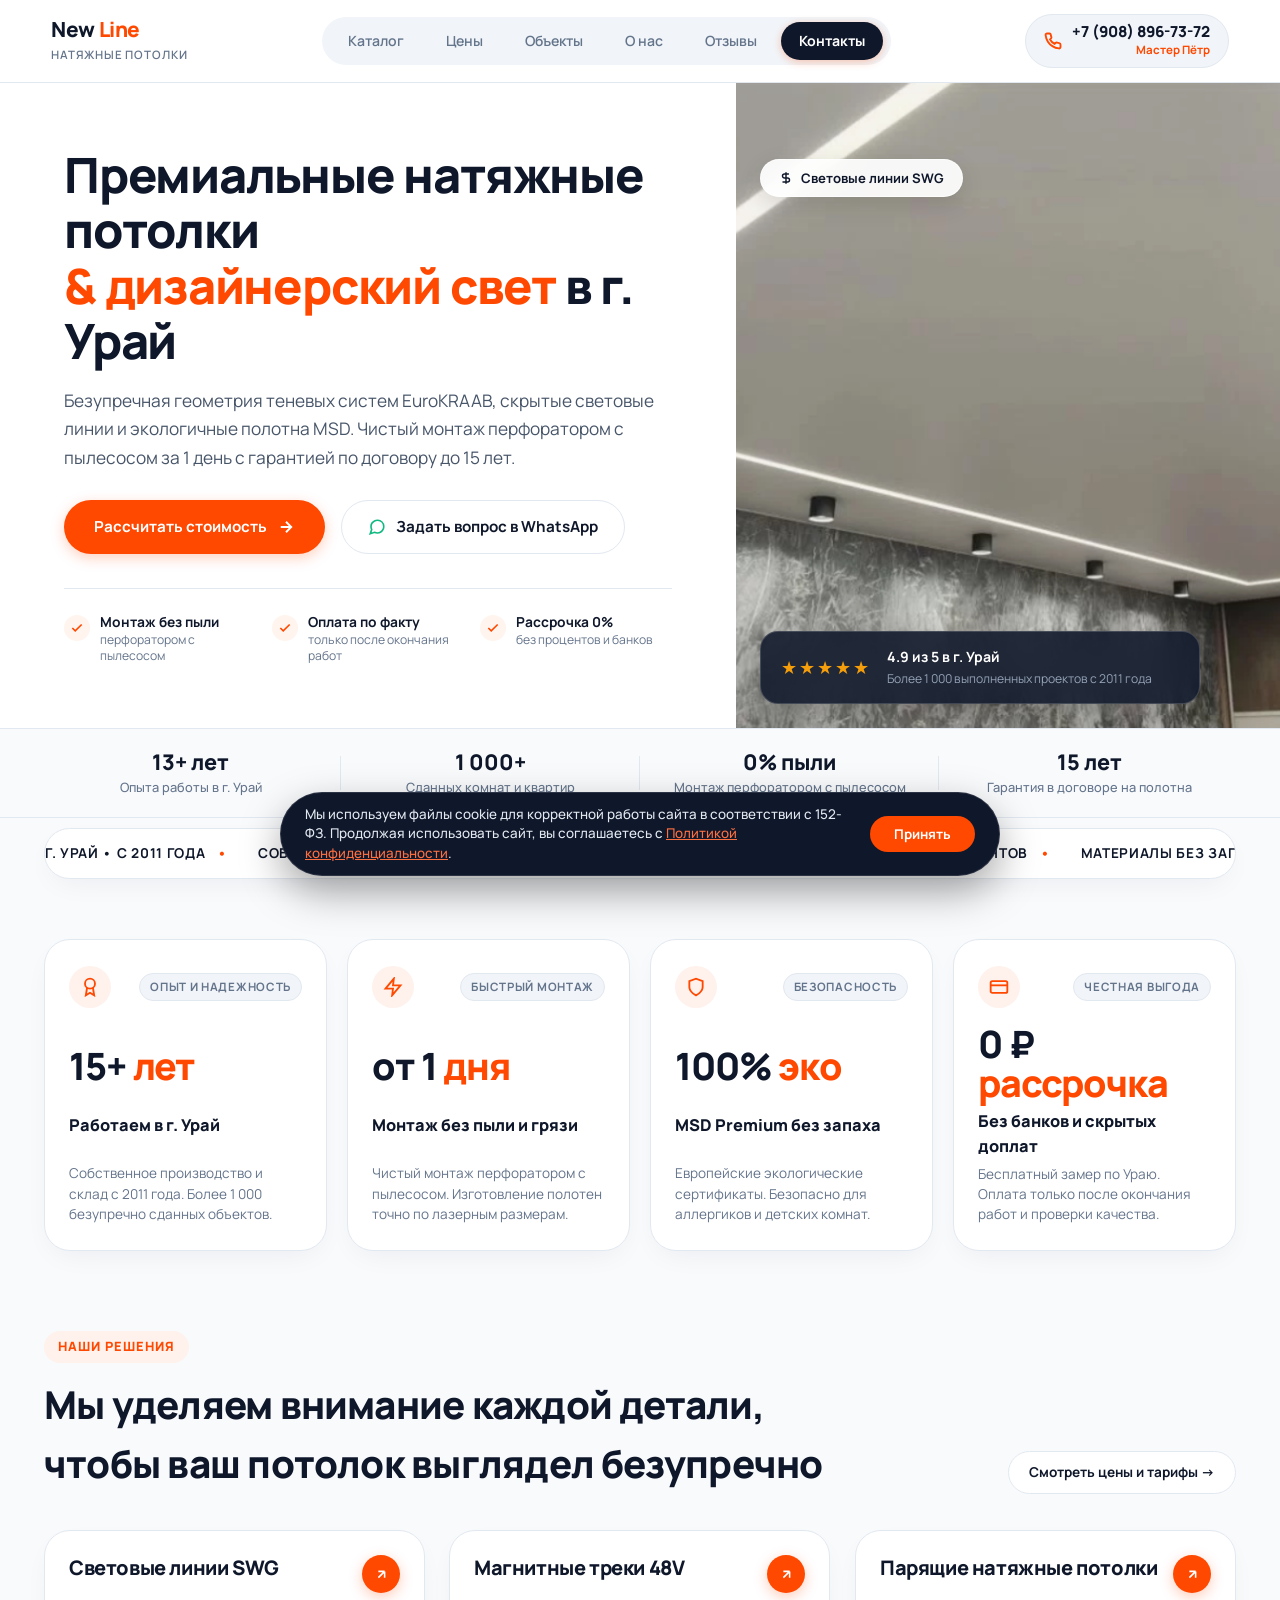
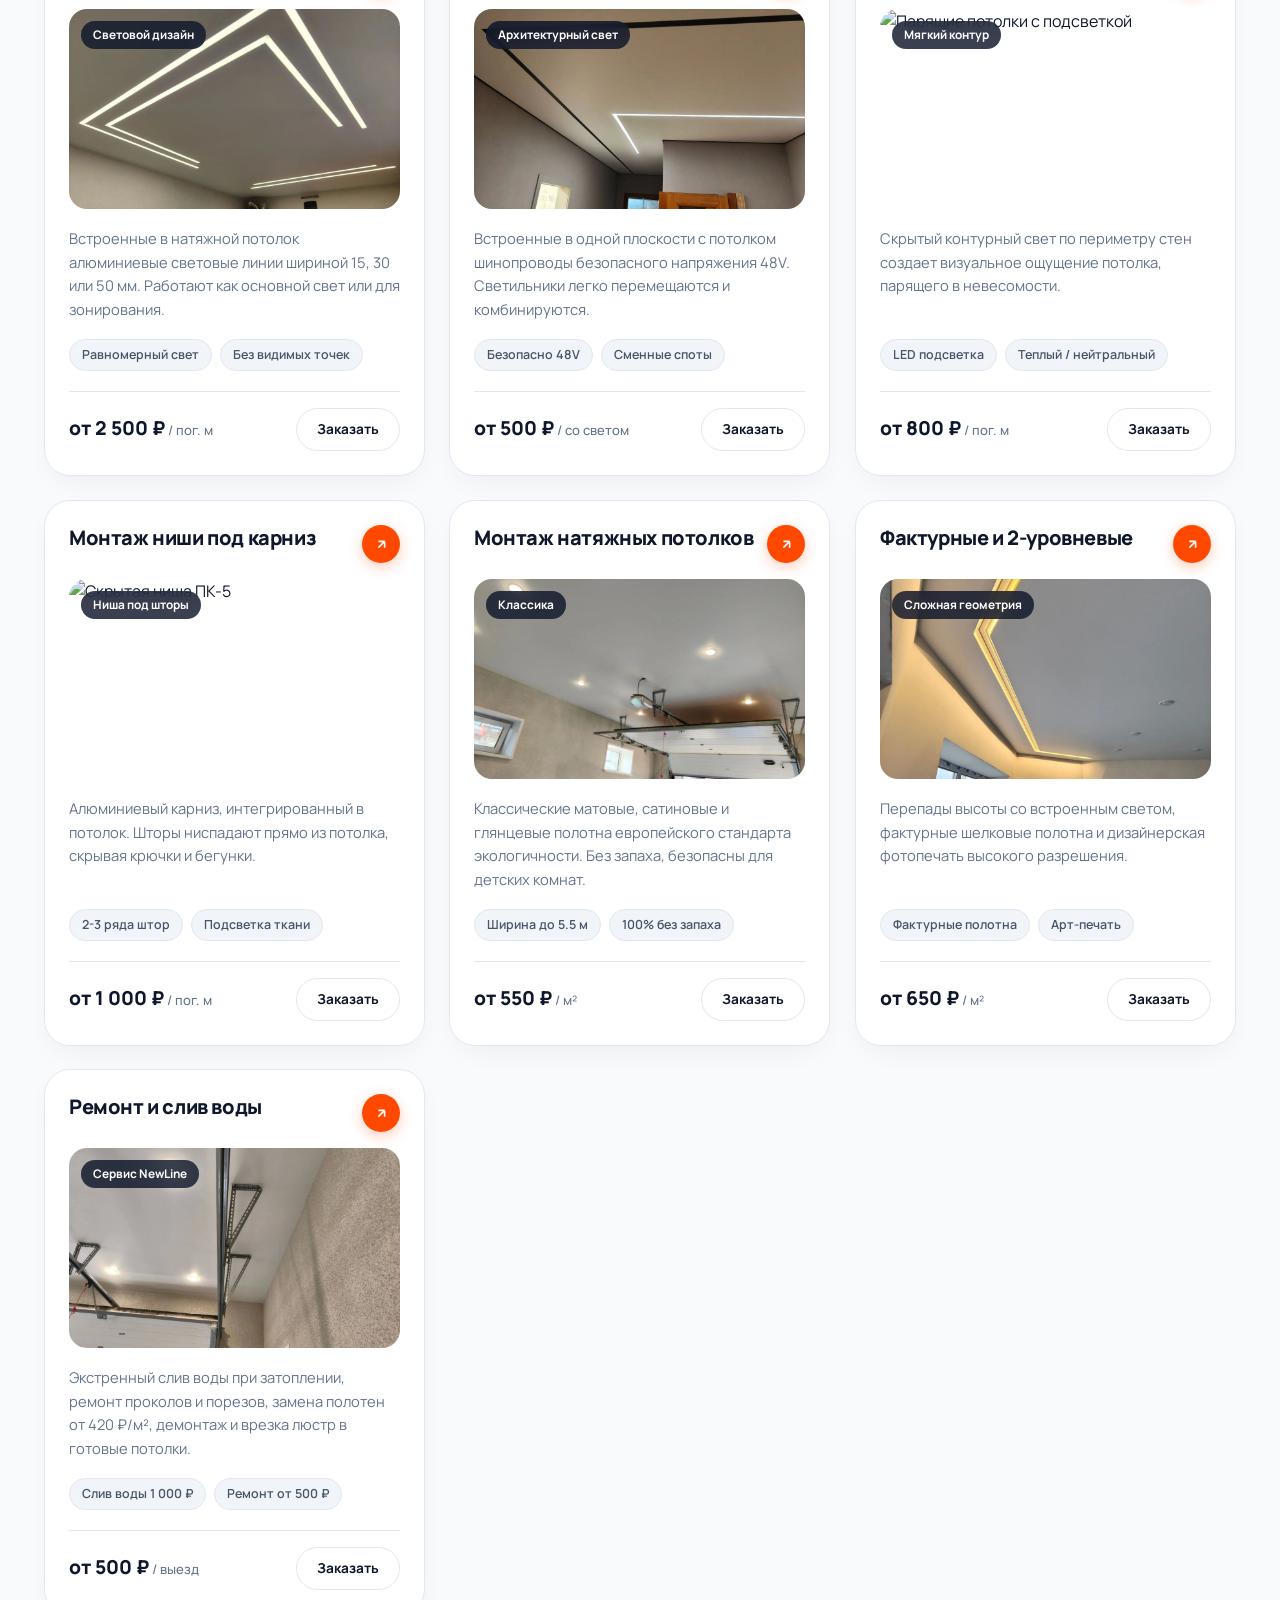
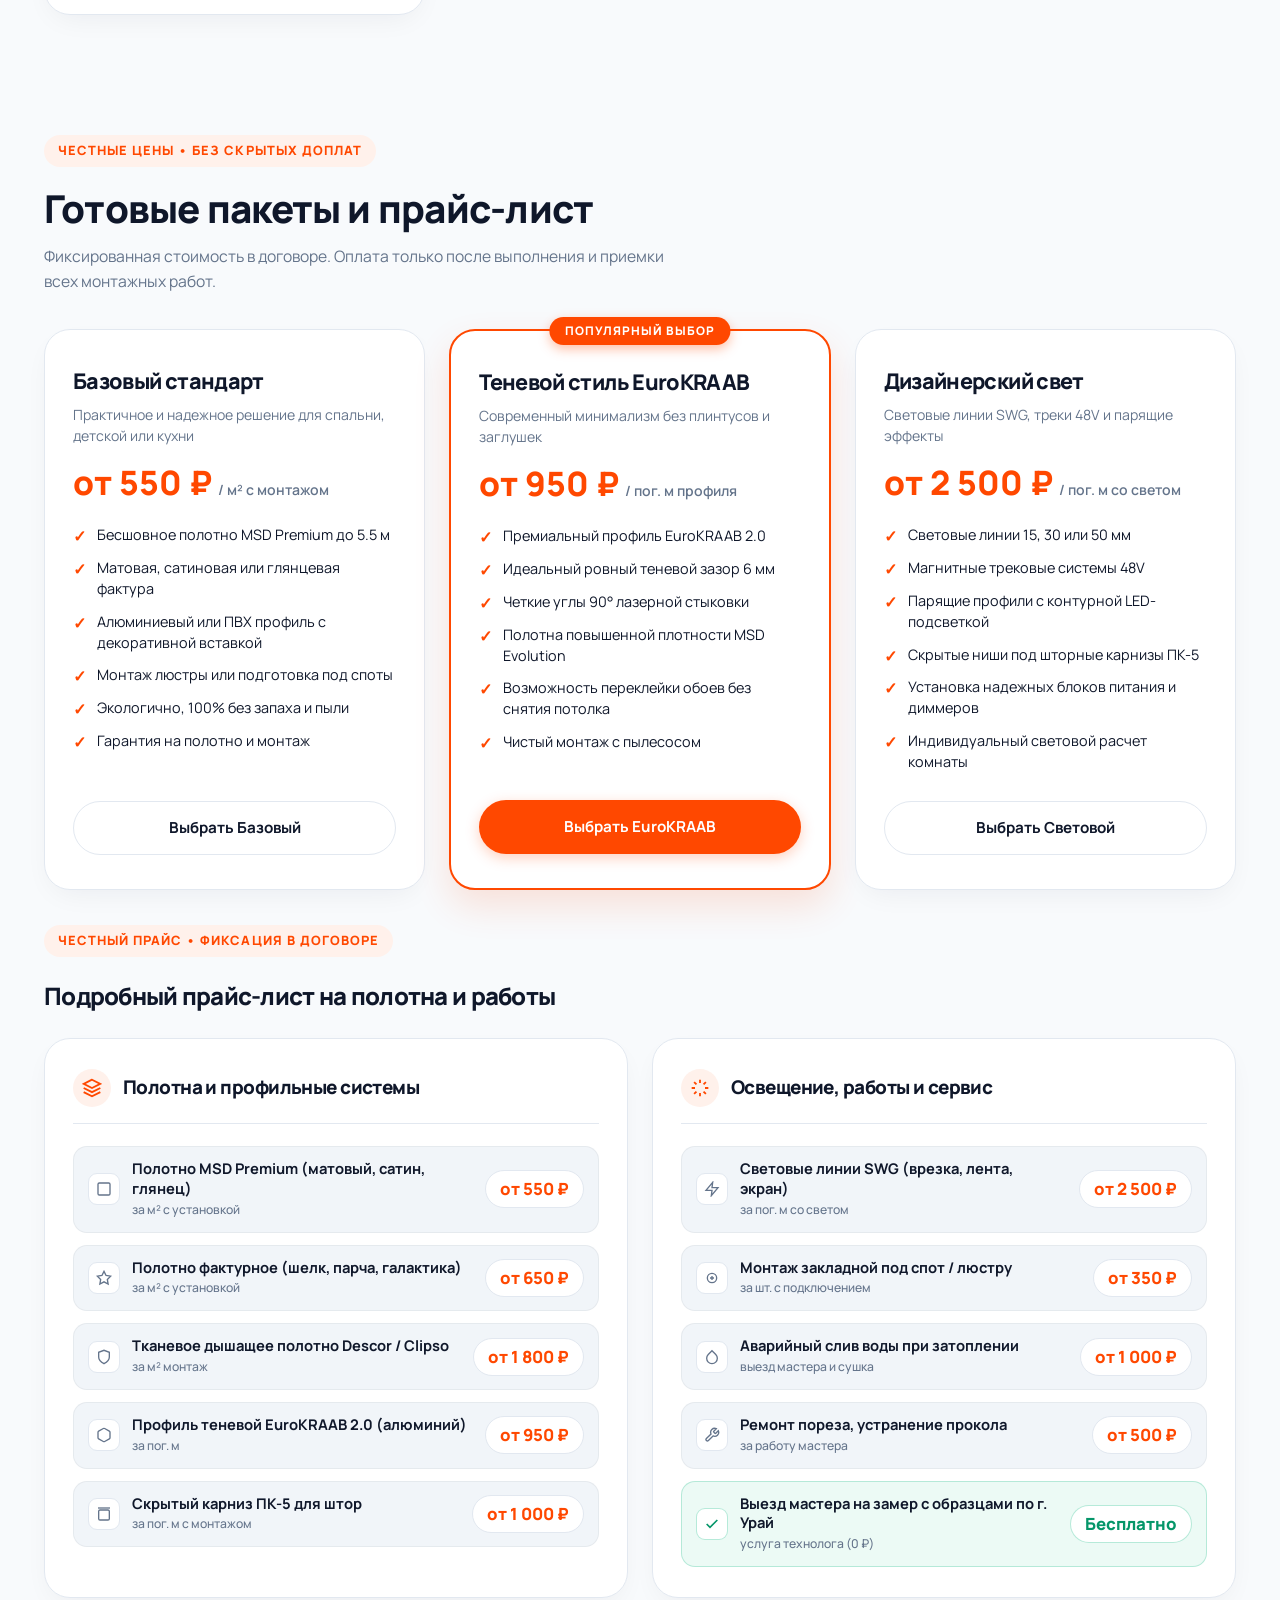
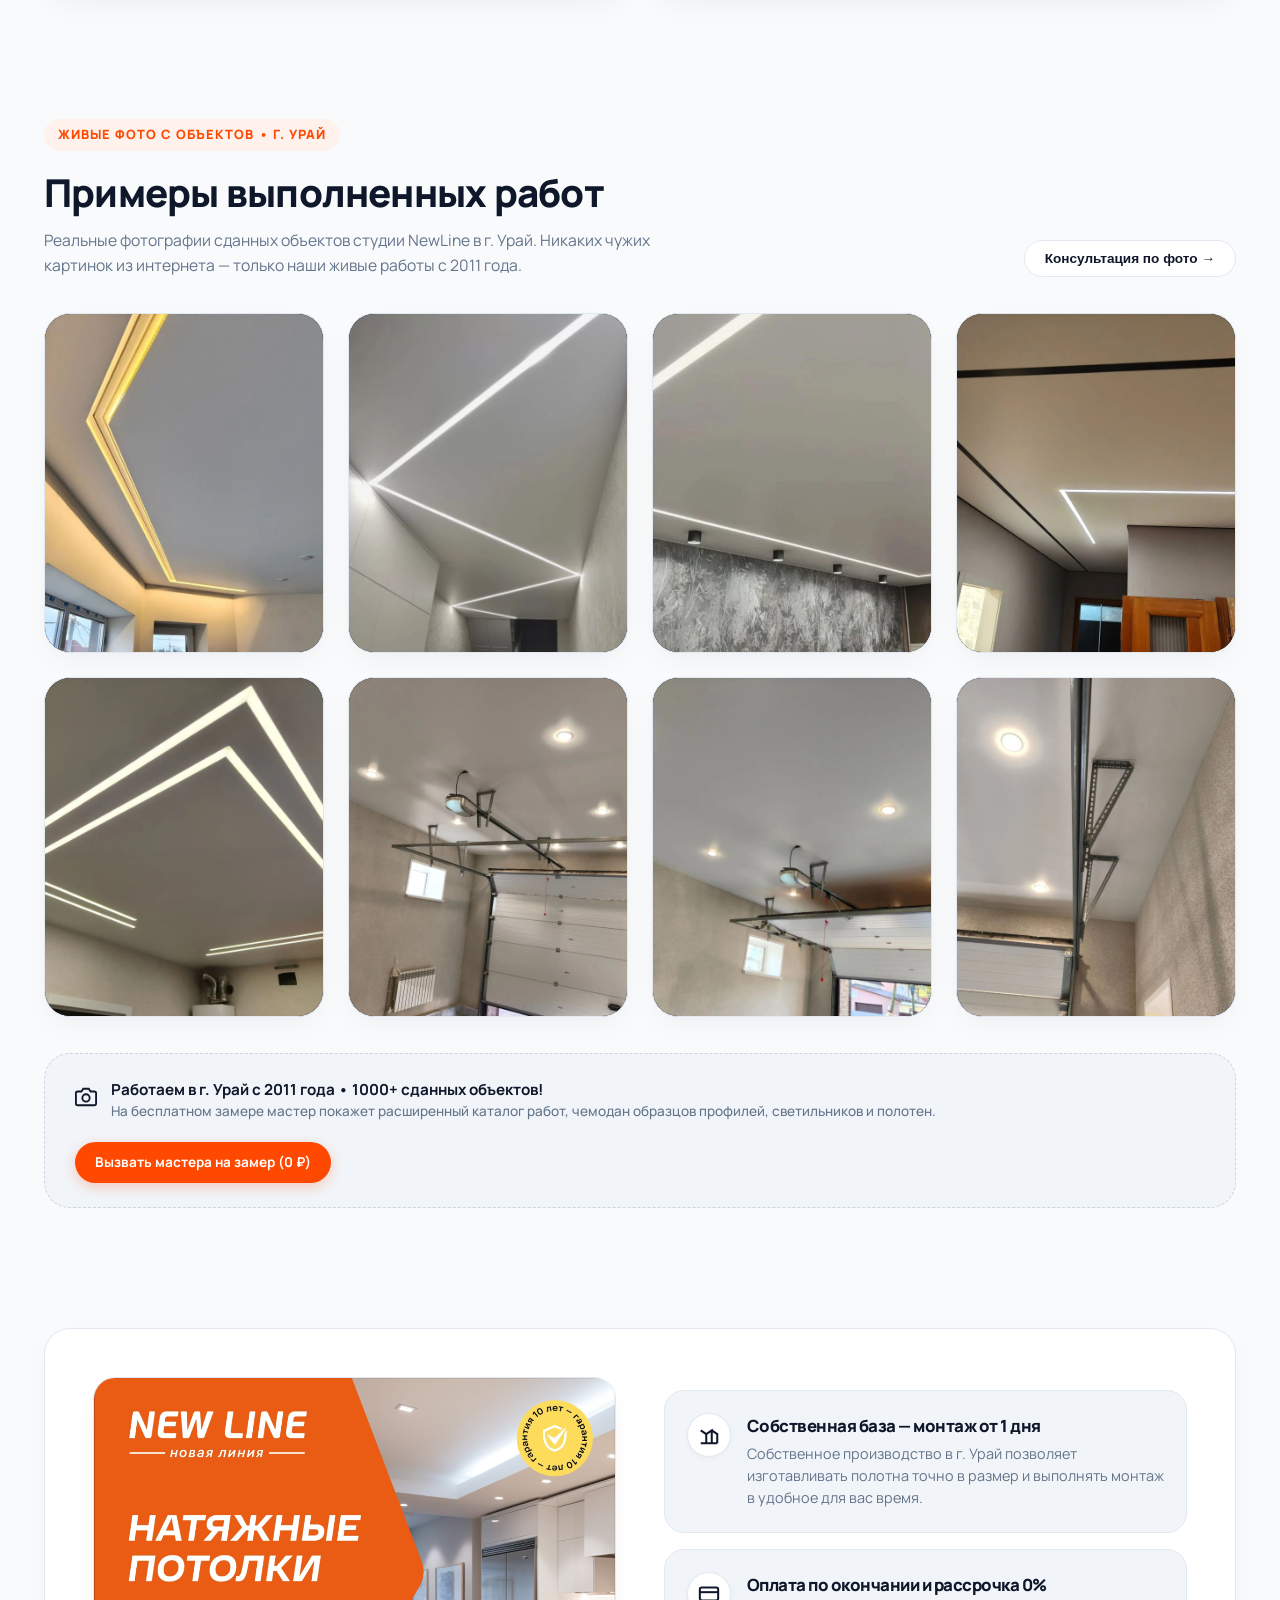
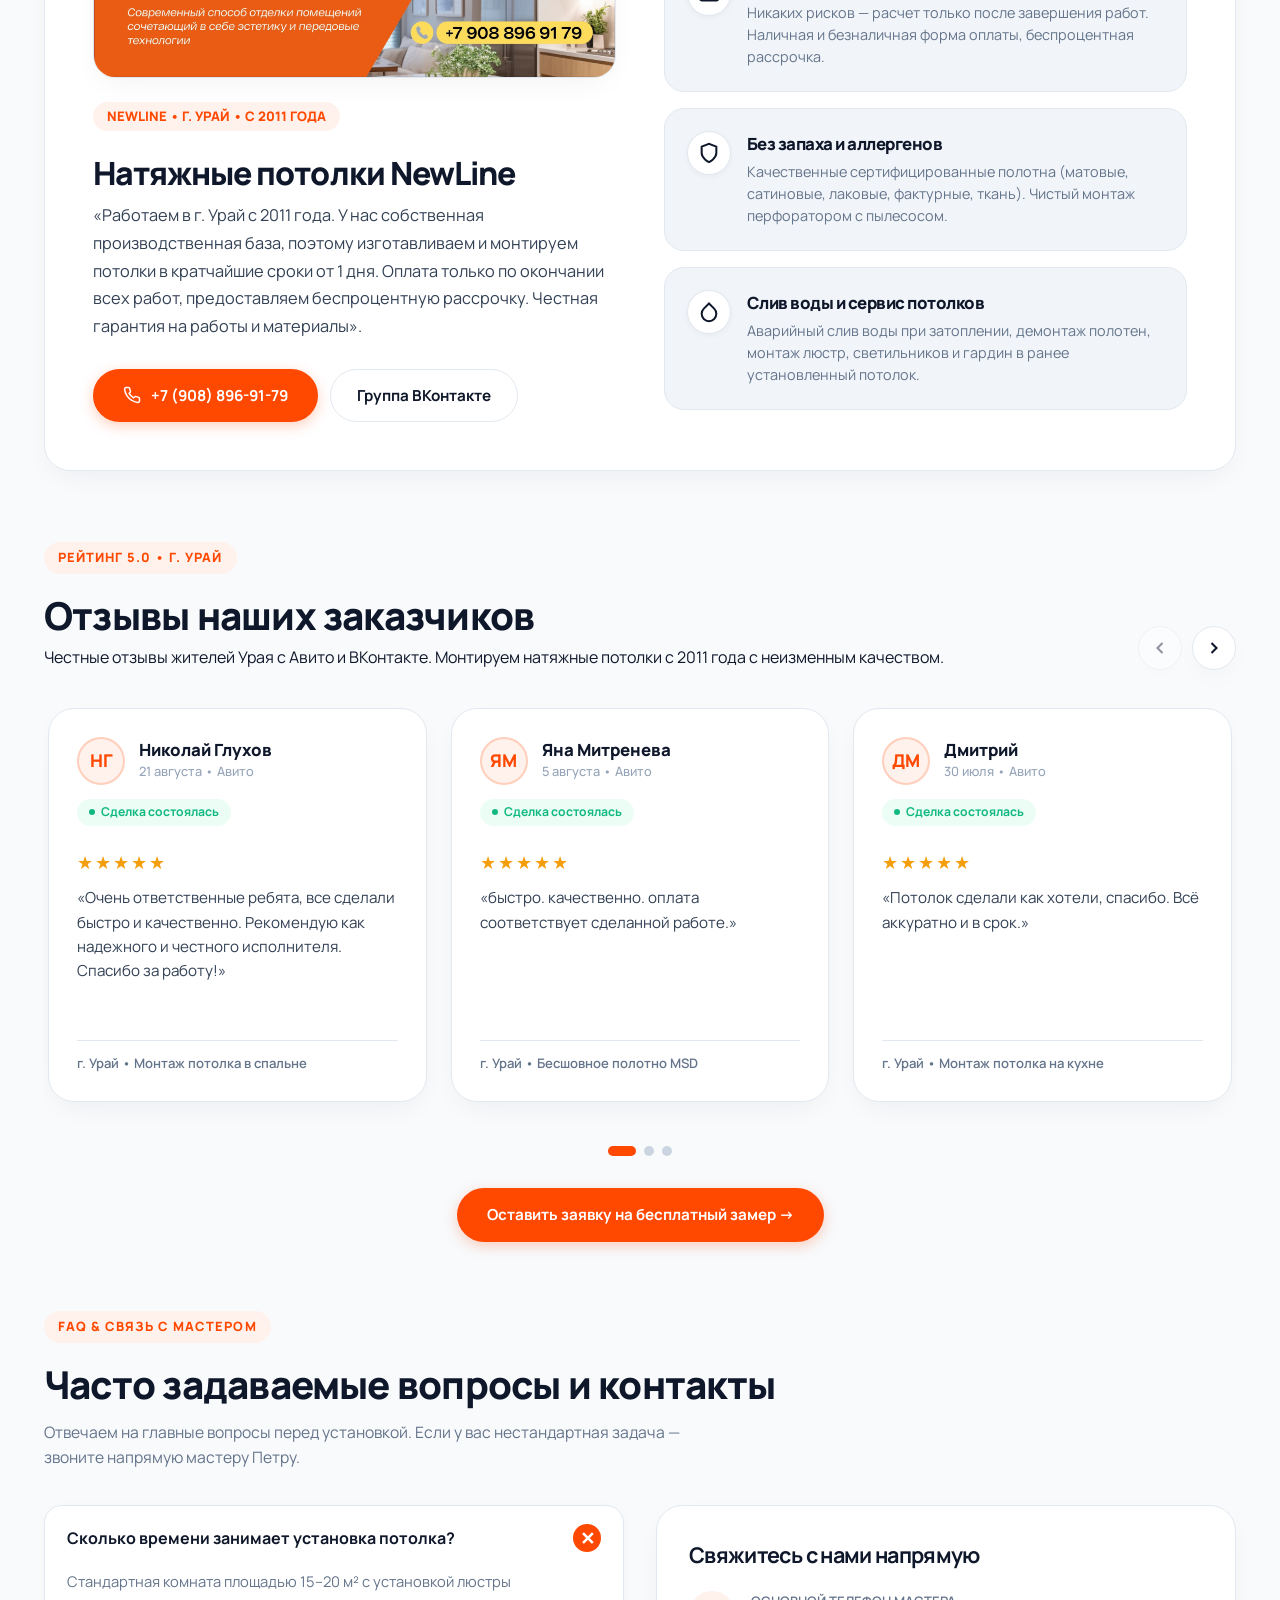
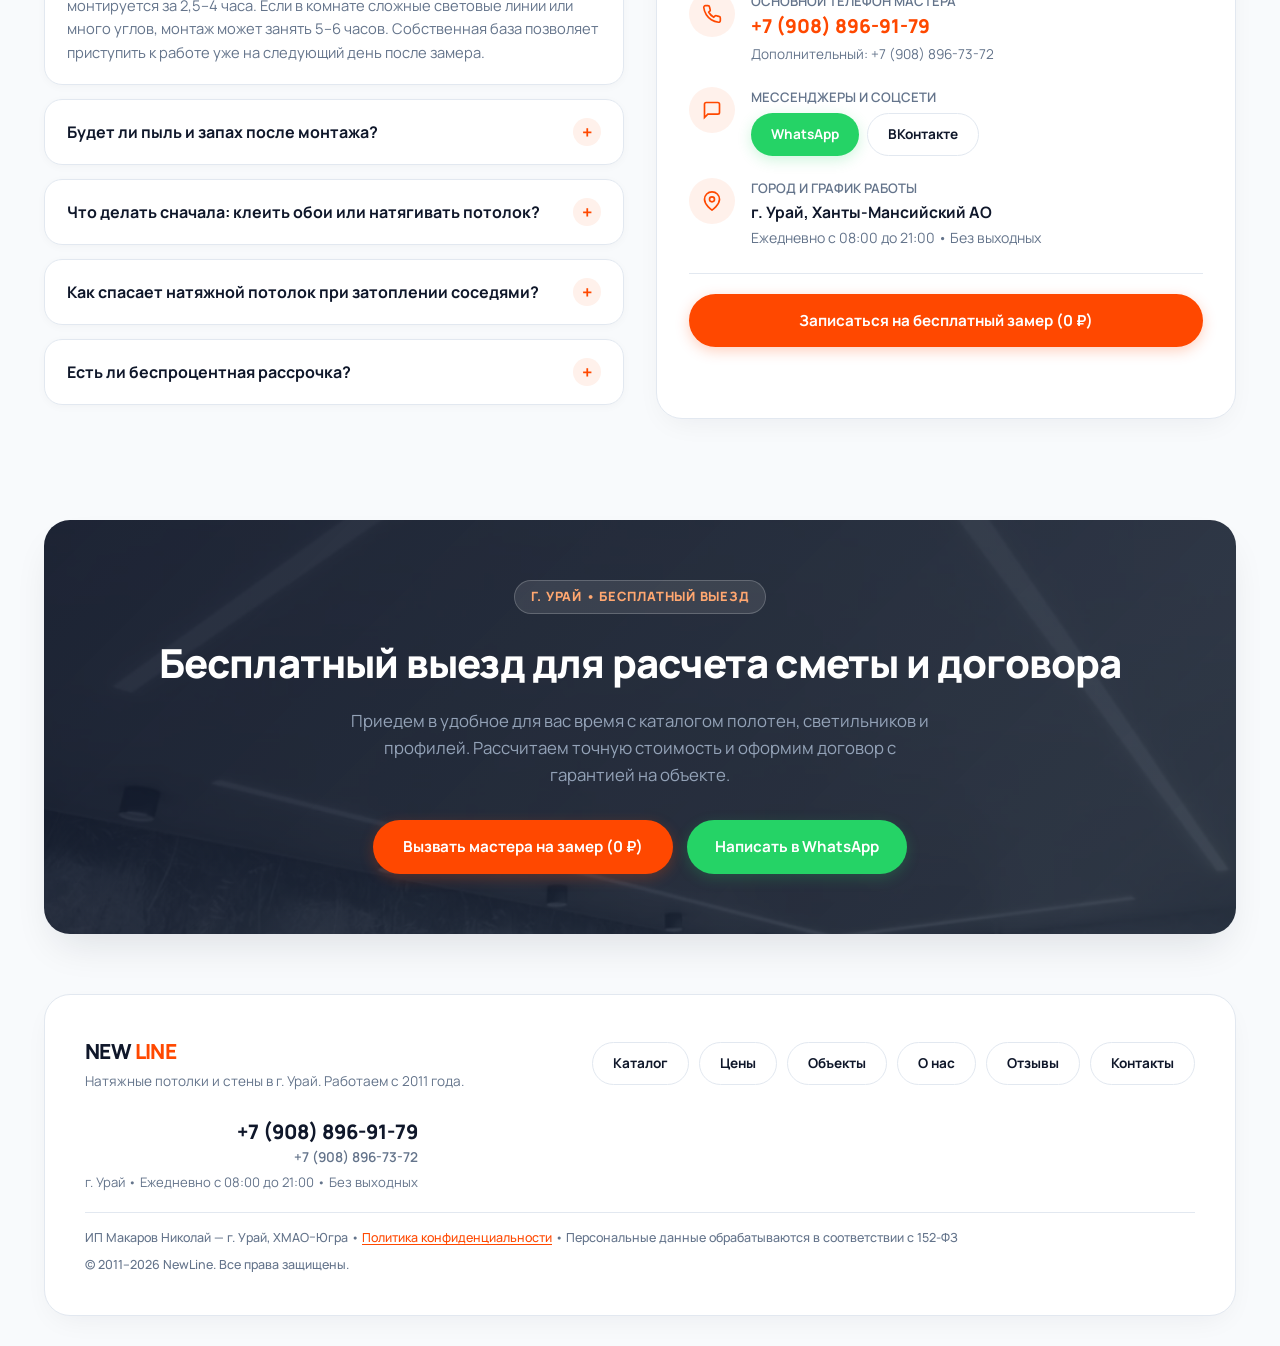
==== commit 7d60e5ce: "fix: remove EuroKRAAB 2.0 card, remove measureModal, and align cookie banner horizontally" ====
--- a/index.html
+++ b/index.html
@@ -2221,44 +2221,65 @@
     .cookie-banner {
       position: fixed;
       bottom: 24px;
-      right: 24px;
-      left: auto;
-      transform: none;
+      left: 50%;
+      transform: translateX(-50%);
       background: #0F172A;
       color: #E2E8F0;
-      border-radius: 18px;
-      padding: 16px 20px;
-      display: flex;
-      flex-direction: column;
-      gap: 12px;
-      max-width: 420px;
+      border-radius: var(--radius-pill);
+      padding: 12px 24px;
+      display: flex;
+      align-items: center;
+      justify-content: space-between;
+      gap: 20px;
+      max-width: 720px;
       width: calc(100% - 48px);
-      z-index: 5000;
-      box-shadow: 0 16px 40px rgba(0,0,0,0.3);
-      font-size: 0.82rem;
+      z-index: 9999;
+      box-shadow: 0 16px 40px rgba(0, 0, 0, 0.35);
+      border: 1px solid rgba(255, 255, 255, 0.12);
+      font-size: 0.84rem;
       font-weight: 500;
       line-height: 1.45;
-      animation: cookieFadeIn 0.4s ease;
-    }
-    .cookie-banner.hidden { display: none; }
-    .cookie-banner-text { flex: 1; min-width: 200px; }
+      animation: cookieFadeIn 0.35s ease forwards;
+    }
+    .cookie-banner.hidden { display: none !important; }
+    .cookie-banner-text { flex: 1; }
     .cookie-banner-text a { color: #FF7040; text-decoration: underline; }
     .cookie-accept-btn {
       background: var(--accent);
       color: #FFFFFF;
       border: none;
       border-radius: var(--radius-pill);
-      padding: 9px 22px;
+      padding: 9px 24px;
+      font-family: inherit;
       font-size: 0.84rem;
       font-weight: 700;
       cursor: pointer;
       white-space: nowrap;
       flex-shrink: 0;
-    }
-    .cookie-accept-btn:hover { background: var(--accent-hover); }
+      transition: all 0.2s ease;
+    }
+    .cookie-accept-btn:hover {
+      background: var(--accent-hover);
+      transform: translateY(-1px);
+    }
+    @media (max-width: 680px) {
+      .cookie-banner {
+        flex-direction: column;
+        border-radius: 20px;
+        padding: 16px;
+        gap: 12px;
+        text-align: center;
+        bottom: 16px;
+        width: calc(100% - 32px);
+      }
+      .cookie-accept-btn {
+        width: 100%;
+        padding: 11px;
+      }
+    }
     @keyframes cookieFadeIn {
-      from { opacity: 0; transform: translateX(-50%) translateY(16px); }
-      to   { opacity: 1; transform: translateX(-50%) translateY(0); }
+      from { opacity: 0; transform: translate(-50%, 16px); }
+      to { opacity: 1; transform: translate(-50%, 0); }
     }
   </style>
 </head>
@@ -2326,10 +2347,10 @@
 
         <!-- Кнопки действий -->
         <div class="hero-fw-actions">
-          <button type="button" class="btn-pill-primary" data-modal-target="measureModal">
+          <a href="#calculator" class="btn-pill-primary">
             Рассчитать стоимость
             <svg width="18" height="18" viewBox="0 0 24 24" fill="none" stroke="currentColor" stroke-width="2.5"><path d="M5 12h14M12 5l7 7-7 7"/></svg>
-          </button>
+          </a>
           <a href="https://wa.me/79088967372" target="_blank" rel="noopener" class="btn-pill-ghost">
             <svg width="18" height="18" viewBox="0 0 24 24" fill="none" stroke="#10B981" stroke-width="2.2"><path d="M21 11.5a8.38 8.38 0 0 1-.9 3.8 8.5 8.5 0 0 1-7.6 4.7 8.38 8.38 0 0 1-3.8-.9L3 21l1.9-5.7a8.38 8.38 0 0 1-.9-3.8 8.5 8.5 0 0 1 4.7-7.6 8.38 8.38 0 0 1 3.8-.9h.5a8.48 8.48 0 0 1 8 8v.5z"/></svg>
             Задать вопрос в WhatsApp
@@ -2372,12 +2393,6 @@
       <div class="hero-fw-col-right reveal-on-scroll">
         <div class="hero-fw-media-container">
           <img src="./assets/images/work-lines-cylinders.png" alt="Дизайнерский натяжной потолок в Урае" class="hero-fw-photo">
-          
-          <!-- Плавающие плашки -->
-          <div class="hero-fw-chip chip-top">
-            <span class="chip-dot-accent"></span>
-            <span>EuroKRAAB 2.0 • Теневой зазор</span>
-          </div>
 
           <div class="hero-fw-chip chip-mid">
             <svg width="14" height="14" viewBox="0 0 24 24" fill="none" stroke="currentColor" stroke-width="2.5"><path d="M12 2v20M17 5H9.5a3.5 3.5 0 0 0 0 7h5a3.5 3.5 0 0 1 0 7H6"/></svg>
@@ -2526,43 +2541,13 @@
       </div>
 
       <div class="grid-solutions">
-        <!-- 1. EuroKraab -->
-        <div class="card-solution reveal-on-scroll reveal-delay-1">
-          <div class="card-solution-top">
-            <h3 class="card-title">EuroKRAAB 2.0</h3>
-            <button type="button" class="card-arrow-action" data-modal-target="measureModal" aria-label="Рассчитать EuroKRAAB">
-              <svg width="15" height="15" viewBox="0 0 24 24" fill="none" stroke="currentColor" stroke-width="2.5"><path d="M7 17L17 7M17 7H7M17 7V17"/></svg>
-            </button>
-          </div>
-          <div class="card-solution-media">
-            <span class="card-badge-pill">Теневой зазор</span>
-            <img src="https://images.unsplash.com/photo-1600210492486-724fe5c67fb0?auto=format&fit=crop&w=800&q=80" alt="Теневой потолок EuroKRAAB" loading="lazy">
-          </div>
-          <div class="card-solution-body">
-            <p class="card-desc">
-              Идеальный теневой зазор 6 мм по периметру стены. Полный отказ от пластиковых маскировочных заглушек и потолочных плинтусов.
-            </p>
-            <div class="card-tags">
-              <span class="tag-pill">Четкие углы 90°</span>
-              <span class="tag-pill">Под покраску и обои</span>
-            </div>
-            <div class="card-footer">
-              <div class="card-price">
-                <span class="card-price-value">от 950 ₽</span>
-                <span class="card-price-unit">/ м.п.</span>
-              </div>
-              <button type="button" class="btn-pill-ghost btn-pill-sm" data-modal-target="measureModal">Заказать</button>
-            </div>
-          </div>
-        </div>
-
         <!-- 2. Световые линии -->
         <div class="card-solution reveal-on-scroll reveal-delay-2">
           <div class="card-solution-top">
             <h3 class="card-title">Световые линии SWG</h3>
-            <button type="button" class="card-arrow-action" data-modal-target="measureModal" aria-label="Рассчитать Световые линии">
+            <a href="#calculator" class="card-arrow-action" aria-label="Рассчитать">
               <svg width="15" height="15" viewBox="0 0 24 24" fill="none" stroke="currentColor" stroke-width="2.5"><path d="M7 17L17 7M17 7H7M17 7V17"/></svg>
-            </button>
+            </a>
           </div>
           <div class="card-solution-media">
             <span class="card-badge-pill">Световой дизайн</span>
@@ -2581,7 +2566,7 @@
                 <span class="card-price-value">от 2 500 ₽</span>
                 <span class="card-price-unit">/ пог. м</span>
               </div>
-              <button type="button" class="btn-pill-ghost btn-pill-sm" data-modal-target="measureModal">Заказать</button>
+              <a href="https://wa.me/79088967372" target="_blank" rel="noopener" class="btn-pill-ghost btn-pill-sm">Заказать</a>
             </div>
           </div>
         </div>
@@ -2590,9 +2575,9 @@
         <div class="card-solution reveal-on-scroll reveal-delay-3">
           <div class="card-solution-top">
             <h3 class="card-title">Магнитные треки 48V</h3>
-            <button type="button" class="card-arrow-action" data-modal-target="measureModal" aria-label="Рассчитать Магнитные треки">
+            <a href="#calculator" class="card-arrow-action" aria-label="Рассчитать">
               <svg width="15" height="15" viewBox="0 0 24 24" fill="none" stroke="currentColor" stroke-width="2.5"><path d="M7 17L17 7M17 7H7M17 7V17"/></svg>
-            </button>
+            </a>
           </div>
           <div class="card-solution-media">
             <span class="card-badge-pill">Архитектурный свет</span>
@@ -2611,7 +2596,7 @@
                 <span class="card-price-value">от 500 ₽</span>
                 <span class="card-price-unit">/ со светом</span>
               </div>
-              <button type="button" class="btn-pill-ghost btn-pill-sm" data-modal-target="measureModal">Заказать</button>
+              <a href="https://wa.me/79088967372" target="_blank" rel="noopener" class="btn-pill-ghost btn-pill-sm">Заказать</a>
             </div>
           </div>
         </div>
@@ -2620,9 +2605,9 @@
         <div class="card-solution reveal-on-scroll reveal-delay-4">
           <div class="card-solution-top">
             <h3 class="card-title">Парящие натяжные потолки</h3>
-            <button type="button" class="card-arrow-action" data-modal-target="measureModal" aria-label="Рассчитать Парящие потолки">
+            <a href="#calculator" class="card-arrow-action" aria-label="Рассчитать">
               <svg width="15" height="15" viewBox="0 0 24 24" fill="none" stroke="currentColor" stroke-width="2.5"><path d="M7 17L17 7M17 7H7M17 7V17"/></svg>
-            </button>
+            </a>
           </div>
           <div class="card-solution-media">
             <span class="card-badge-pill">Мягкий контур</span>
@@ -2641,7 +2626,7 @@
                 <span class="card-price-value">от 800 ₽</span>
                 <span class="card-price-unit">/ пог. м</span>
               </div>
-              <button type="button" class="btn-pill-ghost btn-pill-sm" data-modal-target="measureModal">Заказать</button>
+              <a href="https://wa.me/79088967372" target="_blank" rel="noopener" class="btn-pill-ghost btn-pill-sm">Заказать</a>
             </div>
           </div>
         </div>
@@ -2650,9 +2635,9 @@
         <div class="card-solution reveal-on-scroll reveal-delay-5">
           <div class="card-solution-top">
             <h3 class="card-title">Монтаж ниши под карниз</h3>
-            <button type="button" class="card-arrow-action" data-modal-target="measureModal" aria-label="Рассчитать Нишу под карниз">
+            <a href="#calculator" class="card-arrow-action" aria-label="Рассчитать">
               <svg width="15" height="15" viewBox="0 0 24 24" fill="none" stroke="currentColor" stroke-width="2.5"><path d="M7 17L17 7M17 7H7M17 7V17"/></svg>
-            </button>
+            </a>
           </div>
           <div class="card-solution-media">
             <span class="card-badge-pill">Ниша под шторы</span>
@@ -2671,7 +2656,7 @@
                 <span class="card-price-value">от 1 000 ₽</span>
                 <span class="card-price-unit">/ пог. м</span>
               </div>
-              <button type="button" class="btn-pill-ghost btn-pill-sm" data-modal-target="measureModal">Заказать</button>
+              <a href="https://wa.me/79088967372" target="_blank" rel="noopener" class="btn-pill-ghost btn-pill-sm">Заказать</a>
             </div>
           </div>
         </div>
@@ -2680,9 +2665,9 @@
         <div class="card-solution reveal-on-scroll reveal-delay-6">
           <div class="card-solution-top">
             <h3 class="card-title">Монтаж натяжных потолков</h3>
-            <button type="button" class="card-arrow-action" data-modal-target="measureModal" aria-label="Рассчитать Потолки MSD">
+            <a href="#calculator" class="card-arrow-action" aria-label="Рассчитать">
               <svg width="15" height="15" viewBox="0 0 24 24" fill="none" stroke="currentColor" stroke-width="2.5"><path d="M7 17L17 7M17 7H7M17 7V17"/></svg>
-            </button>
+            </a>
           </div>
           <div class="card-solution-media">
             <span class="card-badge-pill">Классика</span>
@@ -2701,7 +2686,7 @@
                 <span class="card-price-value">от 550 ₽</span>
                 <span class="card-price-unit">/ м²</span>
               </div>
-              <button type="button" class="btn-pill-ghost btn-pill-sm" data-modal-target="measureModal">Заказать</button>
+              <a href="https://wa.me/79088967372" target="_blank" rel="noopener" class="btn-pill-ghost btn-pill-sm">Заказать</a>
             </div>
           </div>
         </div>
@@ -2710,9 +2695,9 @@
         <div class="card-solution reveal-on-scroll reveal-delay-7">
           <div class="card-solution-top">
             <h3 class="card-title">Фактурные и 2-уровневые</h3>
-            <button type="button" class="card-arrow-action" data-modal-target="measureModal" aria-label="Рассчитать Двухуровневые">
+            <a href="#calculator" class="card-arrow-action" aria-label="Рассчитать">
               <svg width="15" height="15" viewBox="0 0 24 24" fill="none" stroke="currentColor" stroke-width="2.5"><path d="M7 17L17 7M17 7H7M17 7V17"/></svg>
-            </button>
+            </a>
           </div>
           <div class="card-solution-media">
             <span class="card-badge-pill">Сложная геометрия</span>
@@ -2731,7 +2716,7 @@
                 <span class="card-price-value">от 650 ₽</span>
                 <span class="card-price-unit">/ м²</span>
               </div>
-              <button type="button" class="btn-pill-ghost btn-pill-sm" data-modal-target="measureModal">Заказать</button>
+              <a href="https://wa.me/79088967372" target="_blank" rel="noopener" class="btn-pill-ghost btn-pill-sm">Заказать</a>
             </div>
           </div>
         </div>
@@ -2740,9 +2725,9 @@
         <div class="card-solution reveal-on-scroll reveal-delay-8">
           <div class="card-solution-top">
             <h3 class="card-title">Ремонт и слив воды</h3>
-            <button type="button" class="card-arrow-action" data-modal-target="measureModal" aria-label="Вызвать на Ремонт или Слив воды">
+            <a href="#calculator" class="card-arrow-action" aria-label="Рассчитать">
               <svg width="15" height="15" viewBox="0 0 24 24" fill="none" stroke="currentColor" stroke-width="2.5"><path d="M7 17L17 7M17 7H7M17 7V17"/></svg>
-            </button>
+            </a>
           </div>
           <div class="card-solution-media">
             <span class="card-badge-pill">Сервис NewLine</span>
@@ -2761,7 +2746,7 @@
                 <span class="card-price-value">от 500 ₽</span>
                 <span class="card-price-unit">/ выезд</span>
               </div>
-              <button type="button" class="btn-pill-ghost btn-pill-sm" data-modal-target="measureModal">Заказать</button>
+              <a href="https://wa.me/79088967372" target="_blank" rel="noopener" class="btn-pill-ghost btn-pill-sm">Заказать</a>
             </div>
           </div>
         </div>
@@ -2802,9 +2787,9 @@
             <li>Экологично, 100% без запаха и пыли</li>
             <li>Гарантия на полотно и монтаж</li>
           </ul>
-          <button type="button" class="btn-pill-ghost" style="width: 100%; justify-content: center;" data-modal-target="measureModal">
+          <a href="#calculator" class="btn-pill-ghost" style="width: 100%; justify-content: center;">
             Выбрать Базовый
-          </button>
+          </a>
         </div>
 
         <!-- Тариф 2: Теневой стиль (Хит) -->
@@ -2824,9 +2809,9 @@
             <li>Возможность переклейки обоев без снятия потолка</li>
             <li>Чистый монтаж с пылесосом</li>
           </ul>
-          <button type="button" class="btn-pill-primary" style="width: 100%; justify-content: center;" data-modal-target="measureModal">
+          <a href="#calculator" class="btn-pill-primary" style="width: 100%; justify-content: center;">
             Выбрать EuroKRAAB
-          </button>
+          </a>
         </div>
 
         <!-- Тариф 3: Световой дизайн -->
@@ -2845,9 +2830,9 @@
             <li>Установка надежных блоков питания и диммеров</li>
             <li>Индивидуальный световой расчет комнаты</li>
           </ul>
-          <button type="button" class="btn-pill-ghost" style="width: 100%; justify-content: center;" data-modal-target="measureModal">
+          <a href="#calculator" class="btn-pill-ghost" style="width: 100%; justify-content: center;">
             Выбрать Световой
-          </button>
+          </a>
         </div>
 
       </div>
@@ -3132,9 +3117,9 @@
             </div>
           </div>
         </div>
-        <button type="button" class="btn-pill-primary btn-pill-sm" data-modal-target="measureModal">
+        <a href="https://wa.me/79088967372" target="_blank" rel="noopener" class="btn-pill-primary btn-pill-sm">
           Вызвать мастера на замер (0 ₽)
-        </button>
+        </a>
       </div>
 
     </div>
@@ -3372,9 +3357,9 @@
 
       <!-- Кнопка вызова замера -->
       <div style="text-align: center; margin-top: 32px; margin-bottom: 10px;" class="reveal-on-scroll">
-        <button type="button" class="btn-pill-primary" data-modal-target="measureModal">
+        <a href="https://wa.me/79088967372" target="_blank" rel="noopener" class="btn-pill-primary">
           Оставить заявку на бесплатный замер →
-        </button>
+        </a>
       </div>
     </div>
   </section>
@@ -3489,9 +3474,9 @@
           </div>
 
           <div style="margin-top: 24px; padding-top: 20px; border-top: 1px solid var(--border);">
-            <button type="button" class="btn-pill-primary" style="width: 100%; justify-content: center;" data-modal-target="measureModal">
+            <a href="#calculator" class="btn-pill-primary" style="width: 100%; justify-content: center;">
               Записаться на бесплатный замер (0 ₽)
-            </button>
+            </a>
           </div>
         </div>
 
@@ -3509,9 +3494,9 @@
       </p>
       
       <div class="cta-buttons">
-        <button type="button" class="btn-pill-primary" data-modal-target="measureModal">
+        <a href="https://wa.me/79088967372" target="_blank" rel="noopener" class="btn-pill-primary">
           Вызвать мастера на замер (0 ₽)
-        </button>
+        </a>
         <a href="https://wa.me/79088967372" target="_blank" rel="noopener" class="btn-pill-wa">
           Написать в WhatsApp
         </a>
@@ -3560,30 +3545,6 @@
 
 
 
-  <!-- ================= 8. МОДАЛЬНОЕ ОКНО ЗАПИСИ НА ЗАМЕР ================= -->
-  <div class="modal-overlay" id="measureModal">
-    <div class="modal-box">
-      <button class="modal-close" aria-label="Закрыть">✕</button>
-      <h3 class="modal-title">Бесплатный замер</h3>
-      <p class="modal-desc">Мастер перезвонит вам в течение 15 минут для согласования удобного времени.</p>
-      
-      <form id="measureForm">
-        <input type="text" class="modal-input" placeholder="Ваше имя" required>
-        <input type="tel" class="modal-input" placeholder="+7 (___) ___-__-__" required>
-
-        <!-- 152-ФЗ: чекбокс согласия на обработку персональных данных -->
-        <label class="consent-label">
-          <input type="checkbox" class="consent-checkbox" required>
-          <span>Нажимая кнопку, я соглашаюсь с&nbsp;<a href="#" onclick="openPrivacyModal(event)" class="consent-link">Политикой конфиденциальности</a>&nbsp;и даю согласие на обработку персональных данных в соответствии с&nbsp;Федеральным законом №&nbsp;152-ФЗ.</span>
-        </label>
-
-        <button type="submit" class="btn-pill-primary" style="width: 100%;">
-          Записаться на замер
-        </button>
-      </form>
-    </div>
-  </div>
-
   <!-- ================= 9. ЗАКРУГЛЕННЫЙ ЛАЙТБОКС (ПРОСМОТР ФОТО РАБОТ) ================= -->
   <div class="lightbox-modal" id="lightboxModal">
     <div class="lightbox-content">
@@ -3591,9 +3552,9 @@
       <img src="" alt="" class="lightbox-img" id="lightboxImg">
       <div class="lightbox-caption">
         <div class="lightbox-caption-text" id="lightboxCaption"></div>
-        <button type="button" class="btn-pill-primary btn-pill-sm" data-modal-target="measureModal">
+        <a href="https://wa.me/79088967372" target="_blank" rel="noopener" class="btn-pill-primary btn-pill-sm">
           Хочу такой же потолок
-        </button>
+        </a>
       </div>
     </div>
   </div>
@@ -3660,40 +3621,6 @@
         if (e.target === lightboxModal) {
           lightboxModal.style.display = 'none';
         }
-      });
-    }
-
-    // Модальное окно замера
-    const modal = document.getElementById('measureModal');
-    const modalButtons = document.querySelectorAll('[data-modal-target="measureModal"]');
-    const modalClose = document.querySelector('.modal-close');
-    const measureForm = document.getElementById('measureForm');
-
-    modalButtons.forEach(btn => {
-      btn.addEventListener('click', (e) => {
-        e.preventDefault();
-        if (modal) modal.style.display = 'flex';
-      });
-    });
-
-    if (modalClose && modal) {
-      modalClose.addEventListener('click', () => {
-        modal.style.display = 'none';
-      });
-    }
-
-    if (modal) {
-      modal.addEventListener('click', (e) => {
-        if (e.target === modal) modal.style.display = 'none';
-      });
-    }
-
-    if (measureForm) {
-      measureForm.addEventListener('submit', (e) => {
-        e.preventDefault();
-        alert('Спасибо! Заявка отправлена мастеру Петру. Он свяжется с вами в ближайшее время.');
-        modal.style.display = 'none';
-        measureForm.reset();
       });
     }
 
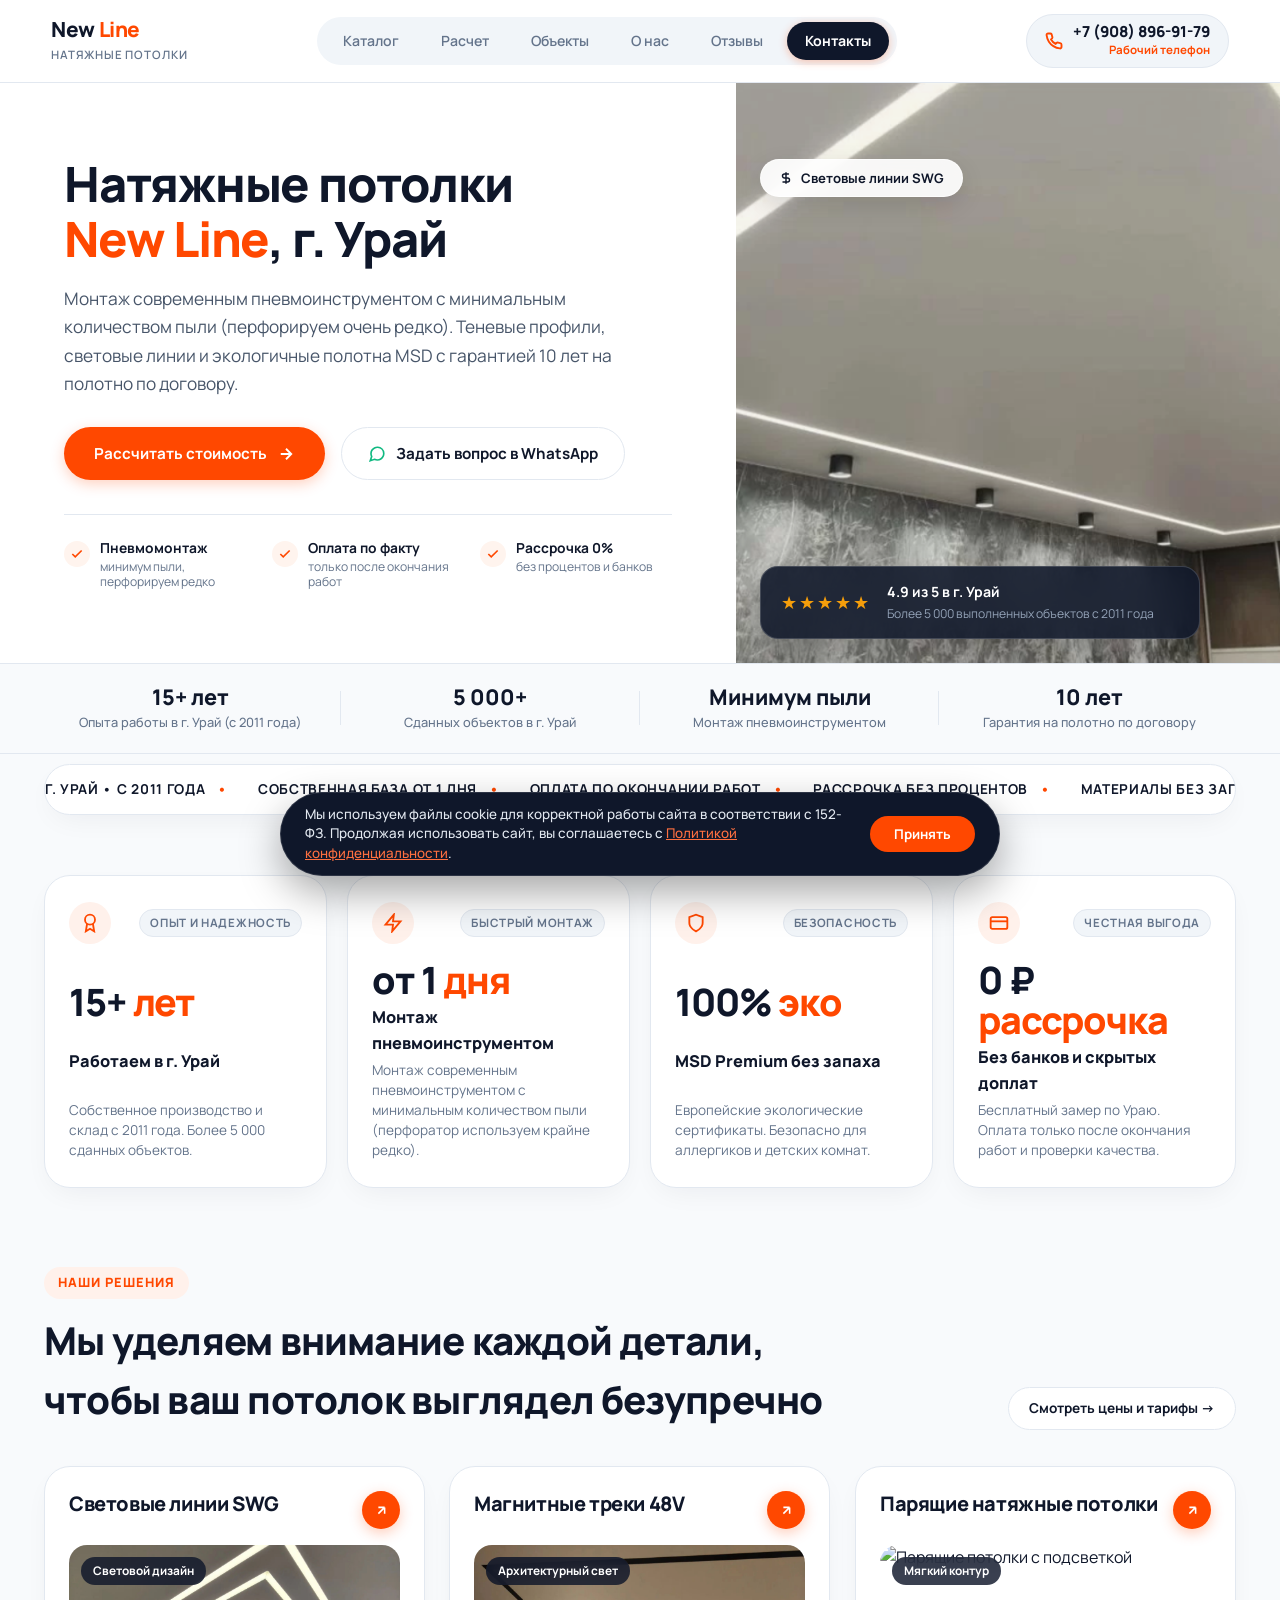
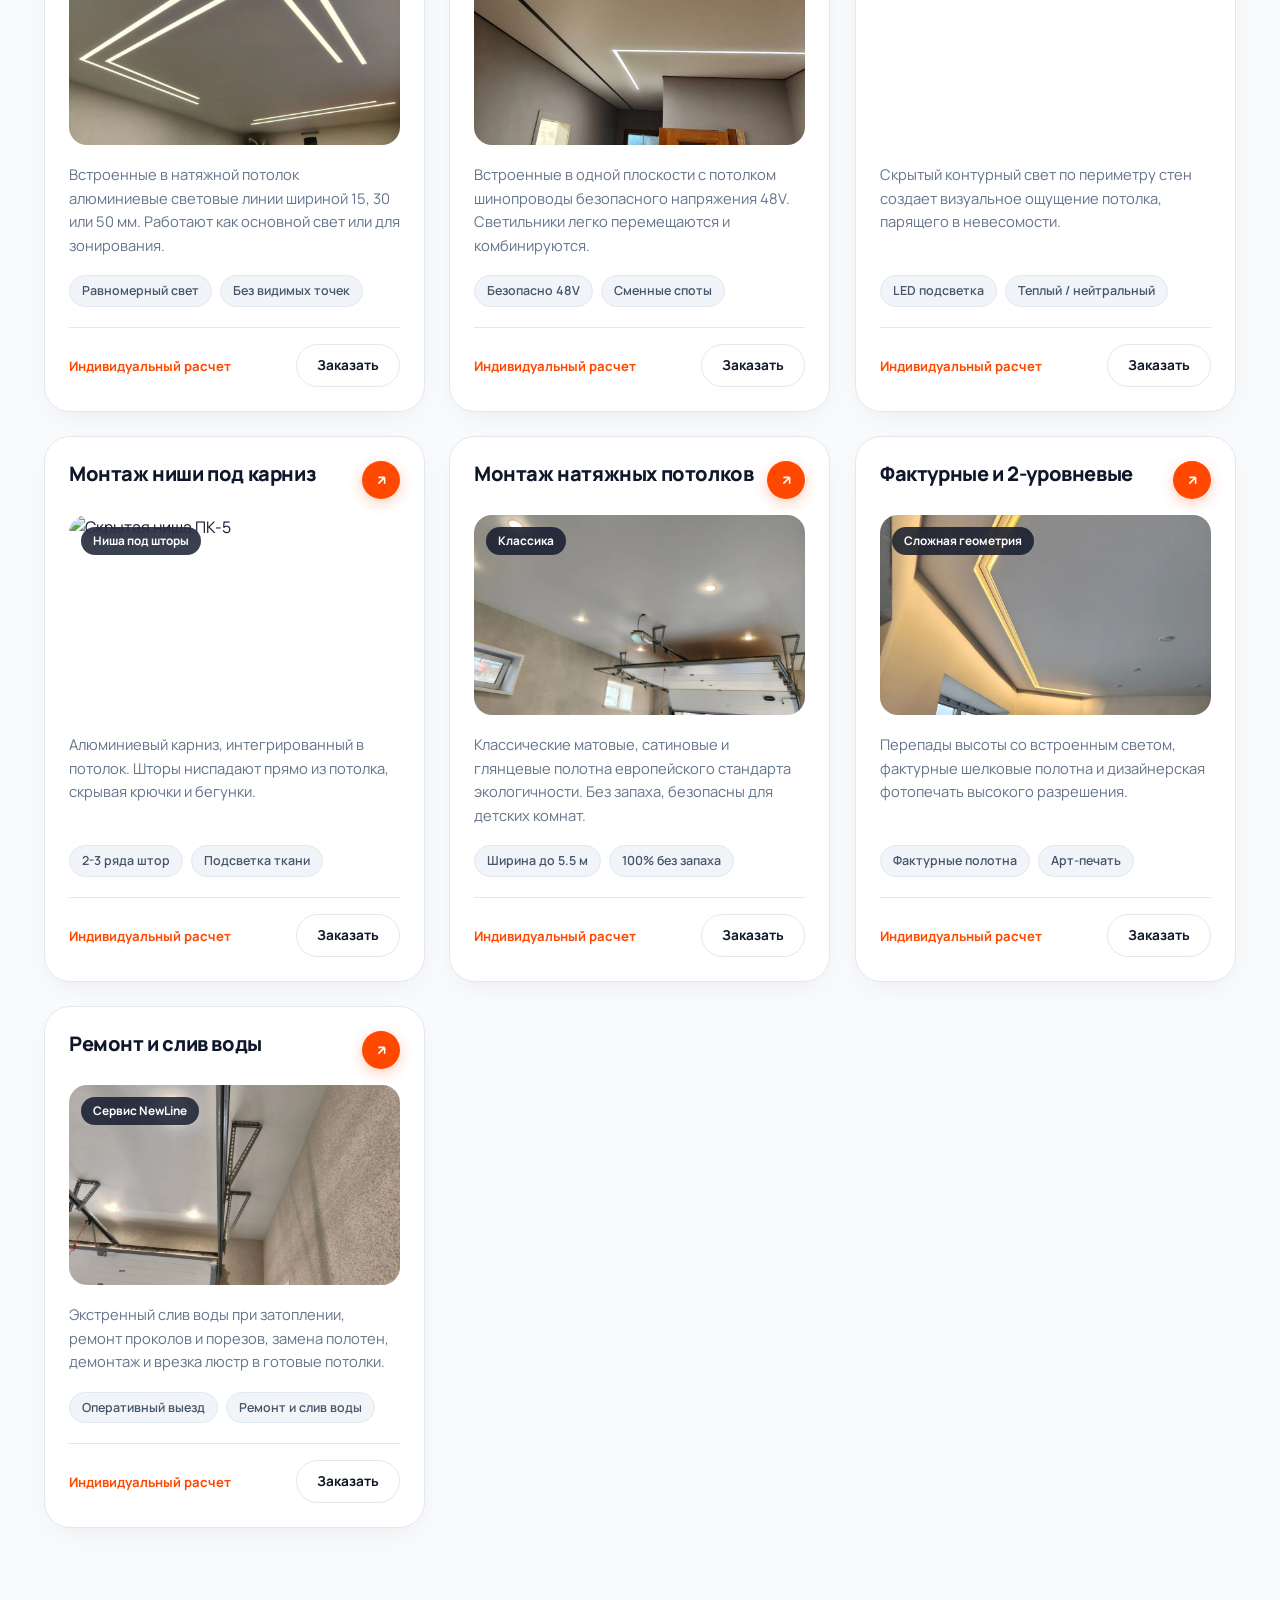
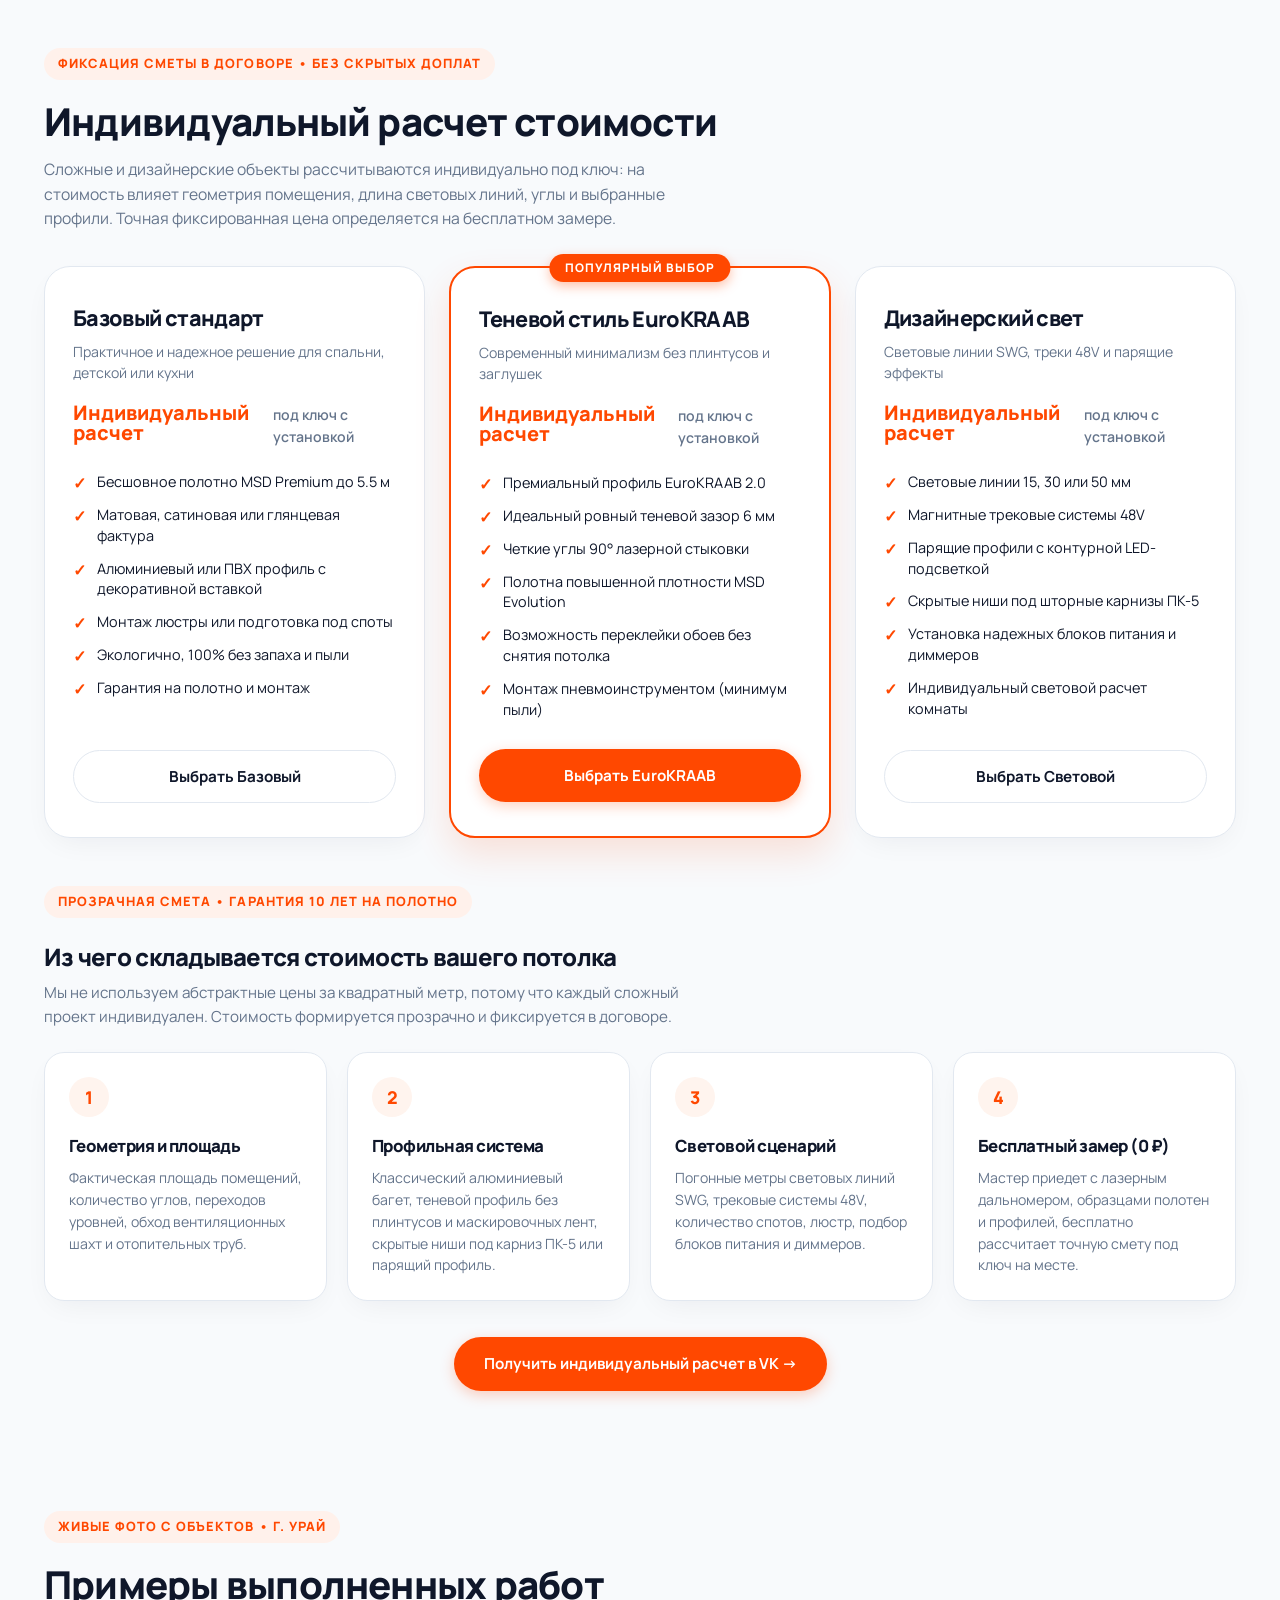
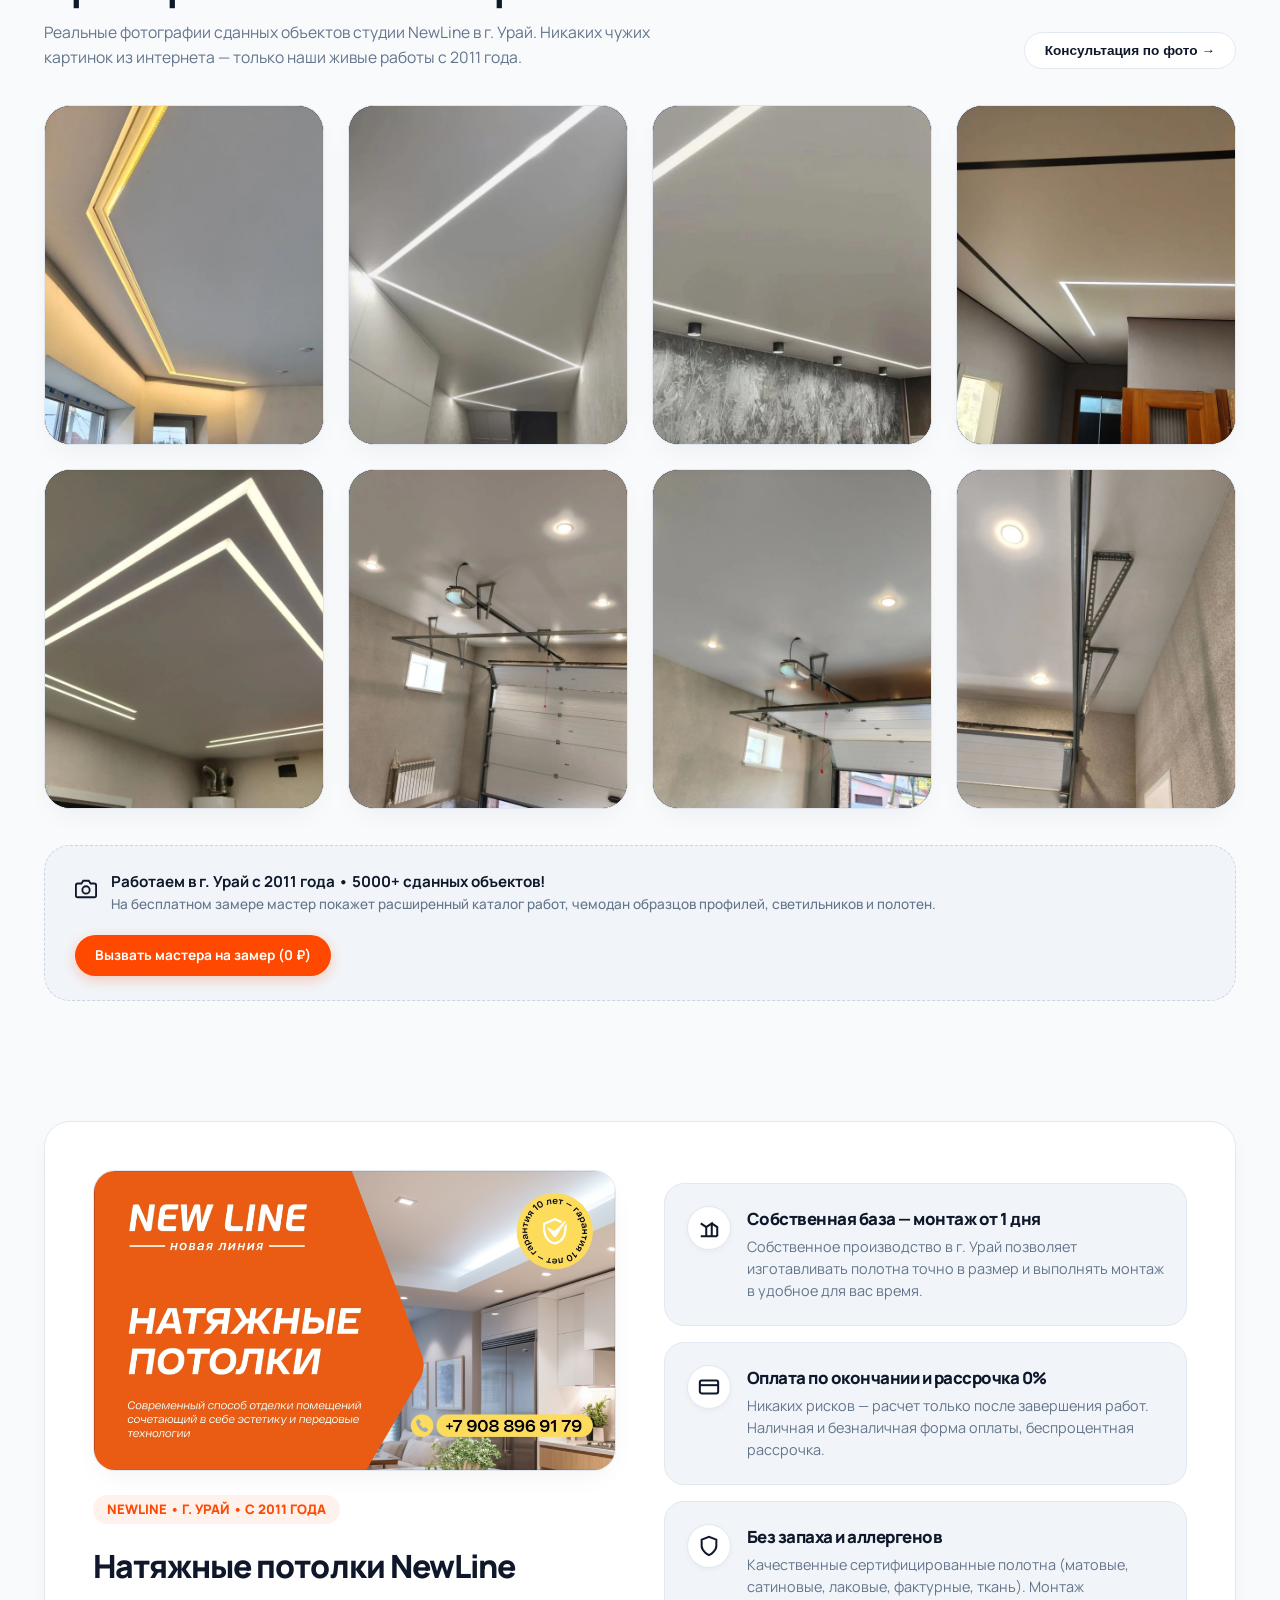
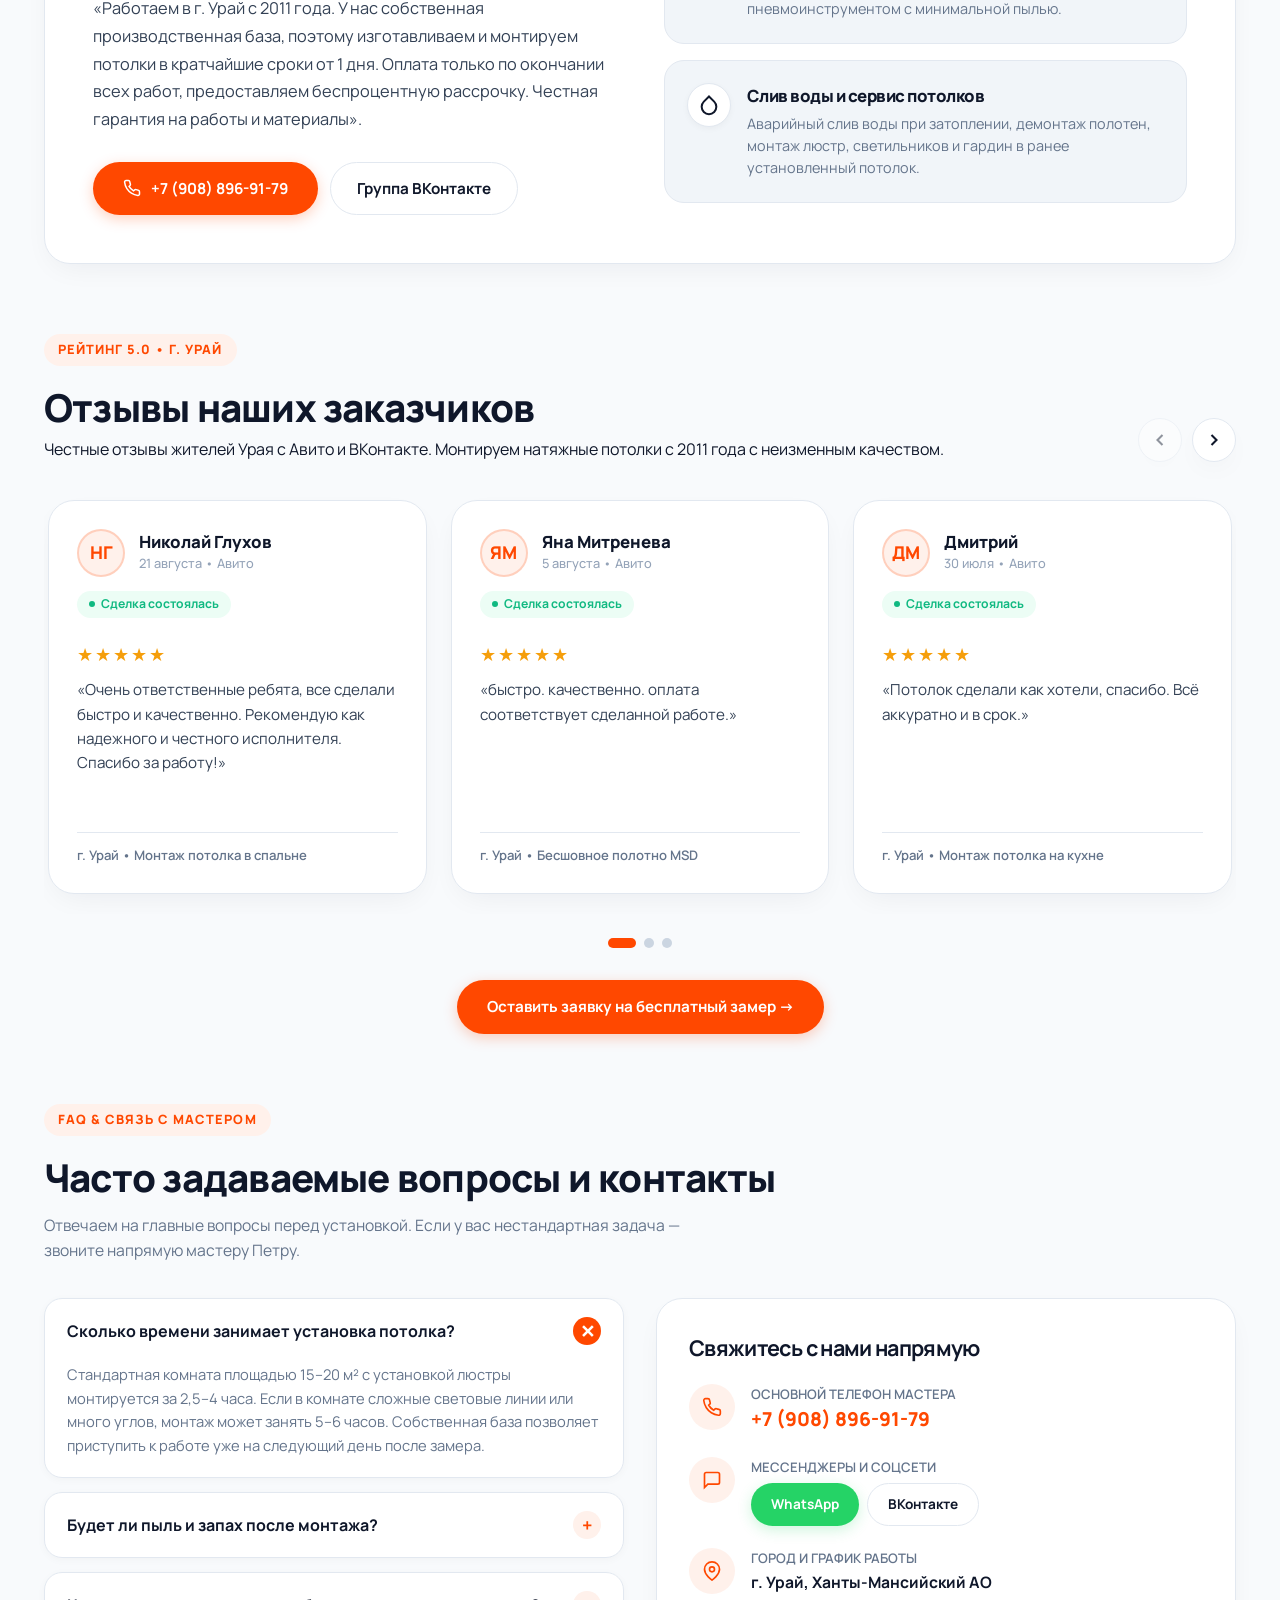
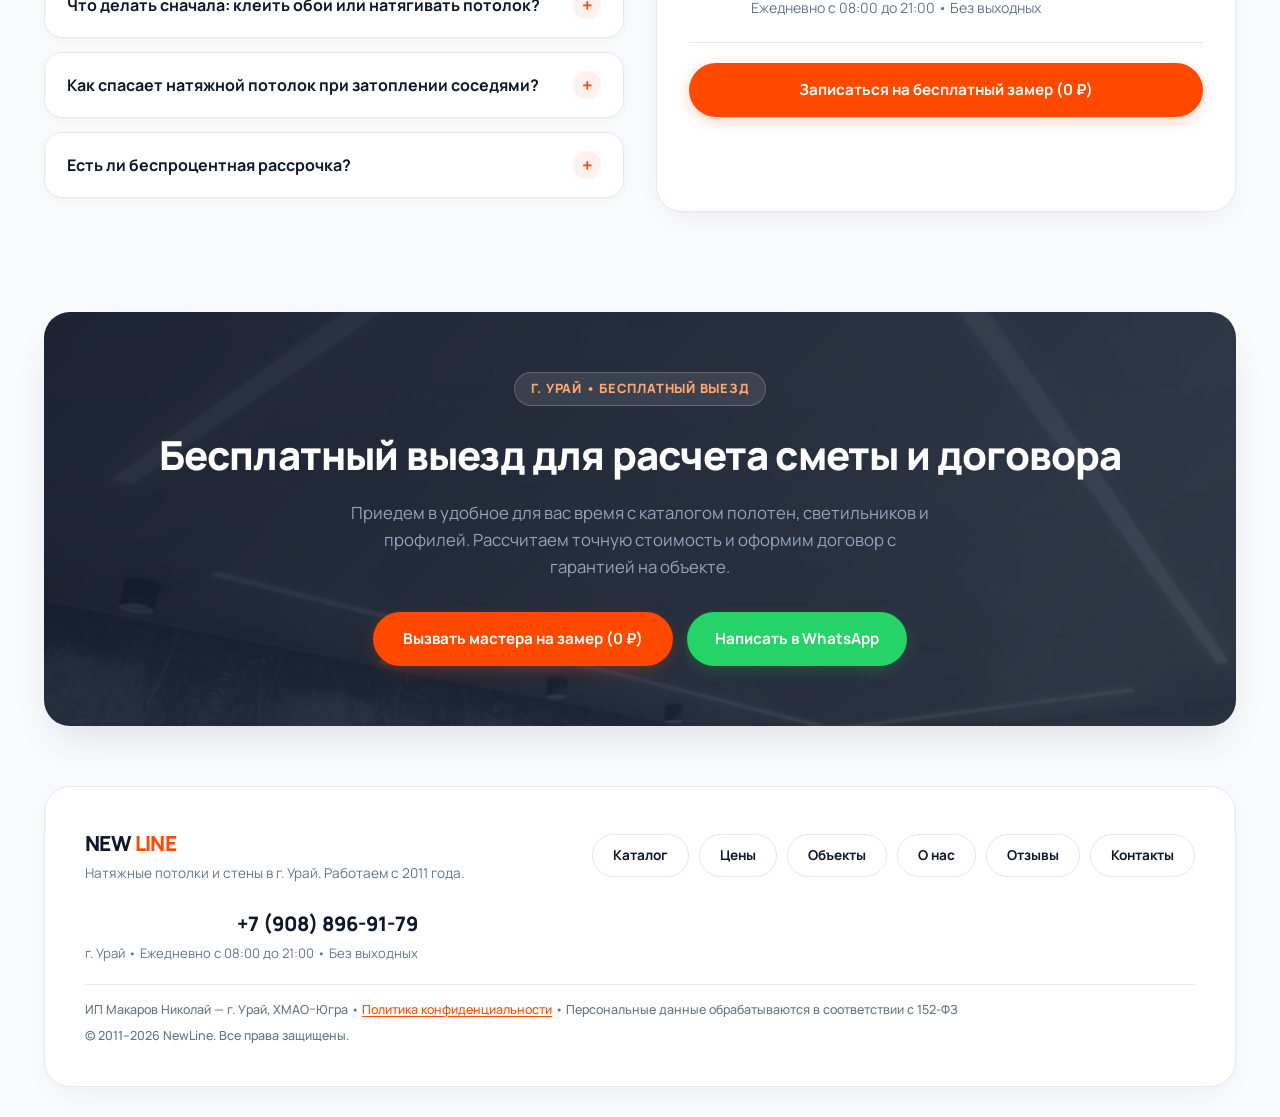
==== commit aa501cf0: "feat: update to 15+ years experience, 5000+ objects, work phone 89088969179, pneumatic tool info, 10" ====
--- a/index.html
+++ b/index.html
@@ -4,7 +4,7 @@
   <meta charset="UTF-8">
   <meta name="viewport" content="width=device-width, initial-scale=1.0">
   <title>NEW LINE — Натяжные потолки в г. Урай | Работаем с 2011 года</title>
-  <meta name="description" content="Монтаж натяжных потолков и натяжных стен любой сложности в г. Урай. Работаем с 2011 года. Собственная база, монтаж от 1 дня. Оплата после работ, рассрочка 0%. Тел: +7 (908) 896-91-79, +7 (908) 896-73-72.">
+  <meta name="description" content="Монтаж натяжных потолков и натяжных стен любой сложности в г. Урай. Работаем с 2011 года. Собственная база, монтаж от 1 дня. Оплата после работ, рассрочка 0%. Тел: +7 (908) 896-91-79, +7 (908) 896-91-79.">
 
   <!-- Open Graph -->
   <meta property="og:type" content="website">
@@ -2304,7 +2304,7 @@
         <!-- Навигация (капсула) -->
         <nav class="studio-nav" id="studioNav">
           <a href="#catalog" class="studio-nav-link">Каталог</a>
-          <a href="#prices" class="studio-nav-link">Цены</a>
+          <a href="#prices" class="studio-nav-link">Расчет</a>
           <a href="#portfolio" class="studio-nav-link">Объекты</a>
           <a href="#about" class="studio-nav-link">О нас</a>
           <a href="#reviews" class="studio-nav-link">Отзывы</a>
@@ -2313,11 +2313,11 @@
 
         <!-- Телефон мастера & кнопка меню -->
         <div class="header-actions">
-          <a href="tel:+79088967372" class="header-phone-pill">
+          <a href="tel:+79088969179" class="header-phone-pill">
             <svg width="18" height="18" viewBox="0 0 24 24" fill="none" stroke="var(--accent)" stroke-width="2.5"><path d="M22 16.92v3a2 2 0 0 1-2.18 2 19.79 19.79 0 0 1-8.63-3.07 19.5 19.5 0 0 1-6-6 19.79 19.79 0 0 1-3.07-8.67A2 2 0 0 1 4.11 2h3a2 2 0 0 1 2 1.72 12.84 12.84 0 0 0 .7 2.81 2 2 0 0 1-.45 2.11L8.09 9.91a16 16 0 0 0 6 6l1.27-1.27a2 2 0 0 1 2.11-.45 12.84 12.84 0 0 0 2.81.7A2 2 0 0 1 22 16.92z"/></svg>
             <div class="header-phone-text">
-              <span class="header-phone-num">+7 (908) 896-73-72</span>
-              <span class="header-phone-sub">Мастер Пётр</span>
+              <span class="header-phone-num">+7 (908) 896-91-79</span>
+              <span class="header-phone-sub">Рабочий телефон</span>
             </div>
           </a>
 
@@ -2337,12 +2337,12 @@
       <!-- Левая колонка: Текст, форма, преимущества -->
       <div class="hero-fw-col-left reveal-on-scroll">
         <h1 class="hero-fw-title">
-          Премиальные натяжные потолки <br>
-          <span class="hero-fw-accent">& дизайнерский свет</span> в г. Урай
+          Натяжные потолки <br>
+          <span class="hero-fw-accent">New Line</span>, г. Урай
         </h1>
 
         <p class="hero-fw-desc">
-          Безупречная геометрия теневых систем EuroKRAAB, скрытые световые линии и экологичные полотна MSD. Чистый монтаж перфоратором с пылесосом за 1 день с гарантией по договору до 15 лет.
+          Монтаж современным пневмоинструментом с минимальным количеством пыли (перфорируем очень редко). Теневые профили, световые линии и экологичные полотна MSD с гарантией 10 лет на полотно по договору.
         </p>
 
         <!-- Кнопки действий -->
@@ -2351,7 +2351,7 @@
             Рассчитать стоимость
             <svg width="18" height="18" viewBox="0 0 24 24" fill="none" stroke="currentColor" stroke-width="2.5"><path d="M5 12h14M12 5l7 7-7 7"/></svg>
           </a>
-          <a href="https://wa.me/79088967372" target="_blank" rel="noopener" class="btn-pill-ghost">
+          <a href="https://wa.me/79088969179" target="_blank" rel="noopener" class="btn-pill-ghost">
             <svg width="18" height="18" viewBox="0 0 24 24" fill="none" stroke="#10B981" stroke-width="2.2"><path d="M21 11.5a8.38 8.38 0 0 1-.9 3.8 8.5 8.5 0 0 1-7.6 4.7 8.38 8.38 0 0 1-3.8-.9L3 21l1.9-5.7a8.38 8.38 0 0 1-.9-3.8 8.5 8.5 0 0 1 4.7-7.6 8.38 8.38 0 0 1 3.8-.9h.5a8.48 8.48 0 0 1 8 8v.5z"/></svg>
             Задать вопрос в WhatsApp
           </a>
@@ -2364,9 +2364,9 @@
               <svg width="14" height="14" viewBox="0 0 24 24" fill="none" stroke="#FF4800" stroke-width="2.8"><polyline points="20 6 9 17 4 12"/></svg>
             </div>
             <div class="fw-perk-desc">
-              <strong>Монтаж без пыли</strong>
-              <span>перфоратором с пылесосом</span>
-            </div>
+               <strong>Пневмомонтаж</strong>
+               <span>минимум пыли, перфорируем редко</span>
+             </div>
           </div>
           <div class="hero-fw-perk-item">
             <div class="fw-perk-icon">
@@ -2404,7 +2404,7 @@
             <div class="rating-stars-gold">★★★★★</div>
             <div class="rating-card-text">
               <strong>4.9 из 5 в г. Урай</strong>
-              <span>Более 1 000 выполненных проектов с 2011 года</span>
+              <span>Более 5 000 выполненных объектов с 2011 года</span>
             </div>
           </div>
         </div>
@@ -2416,20 +2416,20 @@
     <div class="hero-fw-stats-bar">
       <div class="hero-fw-stats-grid">
         <div class="stat-pill-item">
-          <span class="stat-pill-val">13+ лет</span>
-          <span class="stat-pill-lbl">Опыта работы в г. Урай</span>
+          <span class="stat-pill-val">15+ лет</span>
+          <span class="stat-pill-lbl">Опыта работы в г. Урай (с 2011 года)</span>
         </div>
         <div class="stat-pill-item">
-          <span class="stat-pill-val">1 000+</span>
-          <span class="stat-pill-lbl">Сданных комнат и квартир</span>
+          <span class="stat-pill-val">5 000+</span>
+          <span class="stat-pill-lbl">Сданных объектов в г. Урай</span>
         </div>
         <div class="stat-pill-item">
-          <span class="stat-pill-val">0% пыли</span>
-          <span class="stat-pill-lbl">Монтаж перфоратором с пылесосом</span>
+          <span class="stat-pill-val">Минимум пыли</span>
+          <span class="stat-pill-lbl">Монтаж пневмоинструментом</span>
         </div>
         <div class="stat-pill-item">
-          <span class="stat-pill-val">15 лет</span>
-          <span class="stat-pill-lbl">Гарантия в договоре на полотна</span>
+          <span class="stat-pill-val">10 лет</span>
+          <span class="stat-pill-lbl">Гарантия на полотно по договору</span>
         </div>
       </div>
     </div>
@@ -2481,7 +2481,7 @@
           </div>
           <div class="bento-metric-val">15+ <span>лет</span></div>
           <div class="bento-metric-title">Работаем в г. Урай</div>
-          <div class="bento-metric-desc">Собственное производство и склад с 2011 года. Более 1 000 безупречно сданных объектов.</div>
+          <div class="bento-metric-desc">Собственное производство и склад с 2011 года. Более 5 000 сданных объектов.</div>
         </div>
 
         <!-- Карточка 2: Сроки -->
@@ -2493,8 +2493,8 @@
             <span class="bento-metric-pill">Быстрый монтаж</span>
           </div>
           <div class="bento-metric-val">от 1 <span>дня</span></div>
-          <div class="bento-metric-title">Монтаж без пыли и грязи</div>
-          <div class="bento-metric-desc">Чистый монтаж перфоратором с пылесосом. Изготовление полотен точно по лазерным размерам.</div>
+          <div class="bento-metric-title">Монтаж пневмоинструментом</div>
+          <div class="bento-metric-desc">Монтаж современным пневмоинструментом с минимальным количеством пыли (перфоратор используем крайне редко).</div>
         </div>
 
         <!-- Карточка 3: Экологичность -->
@@ -2545,7 +2545,7 @@
         <div class="card-solution reveal-on-scroll reveal-delay-2">
           <div class="card-solution-top">
             <h3 class="card-title">Световые линии SWG</h3>
-            <a href="#calculator" class="card-arrow-action" aria-label="Рассчитать">
+            <a href="https://vk.ru/club240846958" target="_blank" rel="noopener" class="card-arrow-action" aria-label="Рассчитать">
               <svg width="15" height="15" viewBox="0 0 24 24" fill="none" stroke="currentColor" stroke-width="2.5"><path d="M7 17L17 7M17 7H7M17 7V17"/></svg>
             </a>
           </div>
@@ -2563,10 +2563,9 @@
             </div>
             <div class="card-footer">
               <div class="card-price">
-                <span class="card-price-value">от 2 500 ₽</span>
-                <span class="card-price-unit">/ пог. м</span>
+                <span class="card-price-unit" style="font-weight: 700; color: var(--accent);">Индивидуальный расчет</span>
               </div>
-              <a href="https://wa.me/79088967372" target="_blank" rel="noopener" class="btn-pill-ghost btn-pill-sm">Заказать</a>
+              <a href="https://vk.ru/club240846958" target="_blank" rel="noopener" class="btn-pill-ghost btn-pill-sm">Заказать</a>
             </div>
           </div>
         </div>
@@ -2575,7 +2574,7 @@
         <div class="card-solution reveal-on-scroll reveal-delay-3">
           <div class="card-solution-top">
             <h3 class="card-title">Магнитные треки 48V</h3>
-            <a href="#calculator" class="card-arrow-action" aria-label="Рассчитать">
+            <a href="https://vk.ru/club240846958" target="_blank" rel="noopener" class="card-arrow-action" aria-label="Рассчитать">
               <svg width="15" height="15" viewBox="0 0 24 24" fill="none" stroke="currentColor" stroke-width="2.5"><path d="M7 17L17 7M17 7H7M17 7V17"/></svg>
             </a>
           </div>
@@ -2593,10 +2592,9 @@
             </div>
             <div class="card-footer">
               <div class="card-price">
-                <span class="card-price-value">от 500 ₽</span>
-                <span class="card-price-unit">/ со светом</span>
+                <span class="card-price-unit" style="font-weight: 700; color: var(--accent);">Индивидуальный расчет</span>
               </div>
-              <a href="https://wa.me/79088967372" target="_blank" rel="noopener" class="btn-pill-ghost btn-pill-sm">Заказать</a>
+              <a href="https://vk.ru/club240846958" target="_blank" rel="noopener" class="btn-pill-ghost btn-pill-sm">Заказать</a>
             </div>
           </div>
         </div>
@@ -2605,7 +2603,7 @@
         <div class="card-solution reveal-on-scroll reveal-delay-4">
           <div class="card-solution-top">
             <h3 class="card-title">Парящие натяжные потолки</h3>
-            <a href="#calculator" class="card-arrow-action" aria-label="Рассчитать">
+            <a href="https://vk.ru/club240846958" target="_blank" rel="noopener" class="card-arrow-action" aria-label="Рассчитать">
               <svg width="15" height="15" viewBox="0 0 24 24" fill="none" stroke="currentColor" stroke-width="2.5"><path d="M7 17L17 7M17 7H7M17 7V17"/></svg>
             </a>
           </div>
@@ -2623,10 +2621,9 @@
             </div>
             <div class="card-footer">
               <div class="card-price">
-                <span class="card-price-value">от 800 ₽</span>
-                <span class="card-price-unit">/ пог. м</span>
+                <span class="card-price-unit" style="font-weight: 700; color: var(--accent);">Индивидуальный расчет</span>
               </div>
-              <a href="https://wa.me/79088967372" target="_blank" rel="noopener" class="btn-pill-ghost btn-pill-sm">Заказать</a>
+              <a href="https://vk.ru/club240846958" target="_blank" rel="noopener" class="btn-pill-ghost btn-pill-sm">Заказать</a>
             </div>
           </div>
         </div>
@@ -2635,7 +2632,7 @@
         <div class="card-solution reveal-on-scroll reveal-delay-5">
           <div class="card-solution-top">
             <h3 class="card-title">Монтаж ниши под карниз</h3>
-            <a href="#calculator" class="card-arrow-action" aria-label="Рассчитать">
+            <a href="https://vk.ru/club240846958" target="_blank" rel="noopener" class="card-arrow-action" aria-label="Рассчитать">
               <svg width="15" height="15" viewBox="0 0 24 24" fill="none" stroke="currentColor" stroke-width="2.5"><path d="M7 17L17 7M17 7H7M17 7V17"/></svg>
             </a>
           </div>
@@ -2653,10 +2650,9 @@
             </div>
             <div class="card-footer">
               <div class="card-price">
-                <span class="card-price-value">от 1 000 ₽</span>
-                <span class="card-price-unit">/ пог. м</span>
+                <span class="card-price-unit" style="font-weight: 700; color: var(--accent);">Индивидуальный расчет</span>
               </div>
-              <a href="https://wa.me/79088967372" target="_blank" rel="noopener" class="btn-pill-ghost btn-pill-sm">Заказать</a>
+              <a href="https://vk.ru/club240846958" target="_blank" rel="noopener" class="btn-pill-ghost btn-pill-sm">Заказать</a>
             </div>
           </div>
         </div>
@@ -2665,7 +2661,7 @@
         <div class="card-solution reveal-on-scroll reveal-delay-6">
           <div class="card-solution-top">
             <h3 class="card-title">Монтаж натяжных потолков</h3>
-            <a href="#calculator" class="card-arrow-action" aria-label="Рассчитать">
+            <a href="https://vk.ru/club240846958" target="_blank" rel="noopener" class="card-arrow-action" aria-label="Рассчитать">
               <svg width="15" height="15" viewBox="0 0 24 24" fill="none" stroke="currentColor" stroke-width="2.5"><path d="M7 17L17 7M17 7H7M17 7V17"/></svg>
             </a>
           </div>
@@ -2683,10 +2679,9 @@
             </div>
             <div class="card-footer">
               <div class="card-price">
-                <span class="card-price-value">от 550 ₽</span>
-                <span class="card-price-unit">/ м²</span>
+                <span class="card-price-unit" style="font-weight: 700; color: var(--accent);">Индивидуальный расчет</span>
               </div>
-              <a href="https://wa.me/79088967372" target="_blank" rel="noopener" class="btn-pill-ghost btn-pill-sm">Заказать</a>
+              <a href="https://vk.ru/club240846958" target="_blank" rel="noopener" class="btn-pill-ghost btn-pill-sm">Заказать</a>
             </div>
           </div>
         </div>
@@ -2695,7 +2690,7 @@
         <div class="card-solution reveal-on-scroll reveal-delay-7">
           <div class="card-solution-top">
             <h3 class="card-title">Фактурные и 2-уровневые</h3>
-            <a href="#calculator" class="card-arrow-action" aria-label="Рассчитать">
+            <a href="https://vk.ru/club240846958" target="_blank" rel="noopener" class="card-arrow-action" aria-label="Рассчитать">
               <svg width="15" height="15" viewBox="0 0 24 24" fill="none" stroke="currentColor" stroke-width="2.5"><path d="M7 17L17 7M17 7H7M17 7V17"/></svg>
             </a>
           </div>
@@ -2713,10 +2708,9 @@
             </div>
             <div class="card-footer">
               <div class="card-price">
-                <span class="card-price-value">от 650 ₽</span>
-                <span class="card-price-unit">/ м²</span>
+                <span class="card-price-unit" style="font-weight: 700; color: var(--accent);">Индивидуальный расчет</span>
               </div>
-              <a href="https://wa.me/79088967372" target="_blank" rel="noopener" class="btn-pill-ghost btn-pill-sm">Заказать</a>
+              <a href="https://vk.ru/club240846958" target="_blank" rel="noopener" class="btn-pill-ghost btn-pill-sm">Заказать</a>
             </div>
           </div>
         </div>
@@ -2725,7 +2719,7 @@
         <div class="card-solution reveal-on-scroll reveal-delay-8">
           <div class="card-solution-top">
             <h3 class="card-title">Ремонт и слив воды</h3>
-            <a href="#calculator" class="card-arrow-action" aria-label="Рассчитать">
+            <a href="https://vk.ru/club240846958" target="_blank" rel="noopener" class="card-arrow-action" aria-label="Рассчитать">
               <svg width="15" height="15" viewBox="0 0 24 24" fill="none" stroke="currentColor" stroke-width="2.5"><path d="M7 17L17 7M17 7H7M17 7V17"/></svg>
             </a>
           </div>
@@ -2735,18 +2729,17 @@
           </div>
           <div class="card-solution-body">
             <p class="card-desc">
-              Экстренный слив воды при затоплении, ремонт проколов и порезов, замена полотен от 420 ₽/м², демонтаж и врезка люстр в готовые потолки.
+              Экстренный слив воды при затоплении, ремонт проколов и порезов, замена полотен, демонтаж и врезка люстр в готовые потолки.
             </p>
             <div class="card-tags">
-              <span class="tag-pill">Слив воды 1 000 ₽</span>
-              <span class="tag-pill">Ремонт от 500 ₽</span>
+              <span class="tag-pill">Оперативный выезд</span>
+              <span class="tag-pill">Ремонт и слив воды</span>
             </div>
             <div class="card-footer">
               <div class="card-price">
-                <span class="card-price-value">от 500 ₽</span>
-                <span class="card-price-unit">/ выезд</span>
+                <span class="card-price-unit" style="font-weight: 700; color: var(--accent);">Индивидуальный расчет</span>
               </div>
-              <a href="https://wa.me/79088967372" target="_blank" rel="noopener" class="btn-pill-ghost btn-pill-sm">Заказать</a>
+              <a href="https://vk.ru/club240846958" target="_blank" rel="noopener" class="btn-pill-ghost btn-pill-sm">Заказать</a>
             </div>
           </div>
         </div>
@@ -2760,10 +2753,10 @@
     <div class="container">
       <div class="section-head reveal-on-scroll">
         <div>
-          <span class="section-tag-pill">Честные цены • Без скрытых доплат</span>
-          <h2 class="section-title">Готовые пакеты и прайс-лист</h2>
-          <p style="color: var(--text-muted); font-size: 0.98rem; margin-top: 6px; max-width: 650px;">
-            Фиксированная стоимость в договоре. Оплата только после выполнения и приемки всех монтажных работ.
+          <span class="section-tag-pill">Фиксация сметы в договоре • Без скрытых доплат</span>
+          <h2 class="section-title">Индивидуальный расчет стоимости</h2>
+          <p style="color: var(--text-muted); font-size: 0.98rem; margin-top: 6px; max-width: 680px;">
+            Сложные и дизайнерские объекты рассчитываются индивидуально под ключ: на стоимость влияет геометрия помещения, длина световых линий, углы и выбранные профили. Точная фиксированная цена определяется на бесплатном замере.
           </p>
         </div>
       </div>
@@ -2776,8 +2769,8 @@
           <h3 class="tariff-name">Базовый стандарт</h3>
           <p class="tariff-subtitle">Практичное и надежное решение для спальни, детской или кухни</p>
           <div class="tariff-price-box">
-            <span class="tariff-price-num">от 550 ₽</span>
-            <span class="tariff-price-period">/ м² с монтажом</span>
+            <span class="tariff-price-num" style="font-size: 1.25rem;">Индивидуальный расчет</span>
+            <span class="tariff-price-period">под ключ с установкой</span>
           </div>
           <ul class="tariff-features-list">
             <li>Бесшовное полотно MSD Premium до 5.5 м</li>
@@ -2787,9 +2780,7 @@
             <li>Экологично, 100% без запаха и пыли</li>
             <li>Гарантия на полотно и монтаж</li>
           </ul>
-          <a href="#calculator" class="btn-pill-ghost" style="width: 100%; justify-content: center;">
-            Выбрать Базовый
-          </a>
+          <a href="https://vk.ru/club240846958" target="_blank" rel="noopener" class="btn-pill-ghost" style="width: 100%; justify-content: center;">Выбрать Базовый</a>
         </div>
 
         <!-- Тариф 2: Теневой стиль (Хит) -->
@@ -2798,8 +2789,8 @@
           <h3 class="tariff-name">Теневой стиль EuroKRAAB</h3>
           <p class="tariff-subtitle">Современный минимализм без плинтусов и заглушек</p>
           <div class="tariff-price-box">
-            <span class="tariff-price-num">от 950 ₽</span>
-            <span class="tariff-price-period">/ пог. м профиля</span>
+            <span class="tariff-price-num" style="font-size: 1.25rem;">Индивидуальный расчет</span>
+            <span class="tariff-price-period">под ключ с установкой</span>
           </div>
           <ul class="tariff-features-list">
             <li>Премиальный профиль EuroKRAAB 2.0</li>
@@ -2807,11 +2798,9 @@
             <li>Четкие углы 90° лазерной стыковки</li>
             <li>Полотна повышенной плотности MSD Evolution</li>
             <li>Возможность переклейки обоев без снятия потолка</li>
-            <li>Чистый монтаж с пылесосом</li>
+            <li>Монтаж пневмоинструментом (минимум пыли)</li>
           </ul>
-          <a href="#calculator" class="btn-pill-primary" style="width: 100%; justify-content: center;">
-            Выбрать EuroKRAAB
-          </a>
+          <a href="https://vk.ru/club240846958" target="_blank" rel="noopener" class="btn-pill-primary" style="width: 100%; justify-content: center;">Выбрать EuroKRAAB</a>
         </div>
 
         <!-- Тариф 3: Световой дизайн -->
@@ -2819,8 +2808,8 @@
           <h3 class="tariff-name">Дизайнерский свет</h3>
           <p class="tariff-subtitle">Световые линии SWG, треки 48V и парящие эффекты</p>
           <div class="tariff-price-box">
-            <span class="tariff-price-num">от 2 500 ₽</span>
-            <span class="tariff-price-period">/ пог. м со светом</span>
+            <span class="tariff-price-num" style="font-size: 1.25rem;">Индивидуальный расчет</span>
+            <span class="tariff-price-period">под ключ с установкой</span>
           </div>
           <ul class="tariff-features-list">
             <li>Световые линии 15, 30 или 50 мм</li>
@@ -2830,182 +2819,63 @@
             <li>Установка надежных блоков питания и диммеров</li>
             <li>Индивидуальный световой расчет комнаты</li>
           </ul>
-          <a href="#calculator" class="btn-pill-ghost" style="width: 100%; justify-content: center;">
-            Выбрать Световой
+          <a href="https://vk.ru/club240846958" target="_blank" rel="noopener" class="btn-pill-ghost" style="width: 100%; justify-content: center;">Выбрать Световой</a>
+        </div>
+
+      </div>
+
+      <!-- Блок: Как формируется индивидуальная стоимость объекта -->
+      <div class="reveal-on-scroll" style="margin-top: 48px;">
+        <div style="margin-bottom: 24px; text-align: left;">
+          <span class="section-tag-pill">Прозрачная смета • Гарантия 10 лет на полотно</span>
+          <h3 style="font-size: 1.5rem; font-weight: 800; color: var(--text-main); margin-top: 8px;">
+            Из чего складывается стоимость вашего потолка
+          </h3>
+          <p style="color: var(--text-muted); font-size: 0.95rem; margin-top: 6px; max-width: 650px;">
+            Мы не используем абстрактные цены за квадратный метр, потому что каждый сложный проект индивидуален. Стоимость формируется прозрачно и фиксируется в договоре.
+          </p>
+        </div>
+
+        <div style="display: grid; grid-template-columns: repeat(auto-fit, minmax(260px, 1fr)); gap: 20px;">
+          
+          <div style="background: #FFFFFF; border: 1px solid var(--border); border-radius: 20px; padding: 24px; box-shadow: var(--shadow-soft);">
+            <div style="width: 40px; height: 40px; border-radius: 50%; background: #FFF4EE; color: var(--accent); display: flex; align-items: center; justify-content: center; font-weight: 800; font-size: 1.1rem; margin-bottom: 16px;">1</div>
+            <h4 style="font-size: 1.05rem; font-weight: 800; color: #0F172A; margin-bottom: 8px;">Геометрия и площадь</h4>
+            <p style="font-size: 0.88rem; color: #64748B; line-height: 1.55;">
+              Фактическая площадь помещений, количество углов, переходов уровней, обход вентиляционных шахт и отопительных труб.
+            </p>
+          </div>
+
+          <div style="background: #FFFFFF; border: 1px solid var(--border); border-radius: 20px; padding: 24px; box-shadow: var(--shadow-soft);">
+            <div style="width: 40px; height: 40px; border-radius: 50%; background: #FFF4EE; color: var(--accent); display: flex; align-items: center; justify-content: center; font-weight: 800; font-size: 1.1rem; margin-bottom: 16px;">2</div>
+            <h4 style="font-size: 1.05rem; font-weight: 800; color: #0F172A; margin-bottom: 8px;">Профильная система</h4>
+            <p style="font-size: 0.88rem; color: #64748B; line-height: 1.55;">
+              Классический алюминиевый багет, теневой профиль без плинтусов и маскировочных лент, скрытые ниши под карниз ПК-5 или парящий профиль.
+            </p>
+          </div>
+
+          <div style="background: #FFFFFF; border: 1px solid var(--border); border-radius: 20px; padding: 24px; box-shadow: var(--shadow-soft);">
+            <div style="width: 40px; height: 40px; border-radius: 50%; background: #FFF4EE; color: var(--accent); display: flex; align-items: center; justify-content: center; font-weight: 800; font-size: 1.1rem; margin-bottom: 16px;">3</div>
+            <h4 style="font-size: 1.05rem; font-weight: 800; color: #0F172A; margin-bottom: 8px;">Световой сценарий</h4>
+            <p style="font-size: 0.88rem; color: #64748B; line-height: 1.55;">
+              Погонные метры световых линий SWG, трековые системы 48V, количество спотов, люстр, подбор блоков питания и диммеров.
+            </p>
+          </div>
+
+          <div style="background: #FFFFFF; border: 1px solid var(--border); border-radius: 20px; padding: 24px; box-shadow: var(--shadow-soft);">
+            <div style="width: 40px; height: 40px; border-radius: 50%; background: #FFF4EE; color: var(--accent); display: flex; align-items: center; justify-content: center; font-weight: 800; font-size: 1.1rem; margin-bottom: 16px;">4</div>
+            <h4 style="font-size: 1.05rem; font-weight: 800; color: #0F172A; margin-bottom: 8px;">Бесплатный замер (0 ₽)</h4>
+            <p style="font-size: 0.88rem; color: #64748B; line-height: 1.55;">
+              Мастер приедет с лазерным дальномером, образцами полотен и профилей, бесплатно рассчитает точную смету под ключ на месте.
+            </p>
+          </div>
+
+        </div>
+
+        <div style="text-align: center; margin-top: 36px;">
+          <a href="https://vk.ru/club240846958" target="_blank" rel="noopener" class="btn-pill-primary">
+            Получить индивидуальный расчет в VK →
           </a>
-        </div>
-
-      </div>
-
-      <!-- Детальный прайс-лист — Bento Matrix без эмодзи -->
-      <div class="reveal-on-scroll">
-        <div style="margin-bottom: 24px; text-align: left;">
-          <span class="section-tag-pill">Честный прайс • Фиксация в договоре</span>
-          <h3 style="font-size: 1.5rem; font-weight: 800; color: var(--text-main); margin-top: 8px;">
-            Подробный прайс-лист на полотна и работы
-          </h3>
-        </div>
-
-        <div class="bento-prices-container">
-
-          <!-- Колонка 1: Полотна и профили -->
-          <div class="bento-price-card">
-            <div class="bento-price-card-head">
-              <div class="bento-price-head-icon">
-                <svg width="20" height="20" viewBox="0 0 24 24" fill="none" stroke="currentColor" stroke-width="2.2"><polygon points="12 2 2 7 12 12 22 7 12 2"/><polyline points="2 17 12 22 22 17"/><polyline points="2 12 12 17 22 12"/></svg>
-              </div>
-              <h4 class="bento-price-head-title">Полотна и профильные системы</h4>
-            </div>
-
-            <div class="bento-price-rows-list">
-
-              <div class="bento-price-item">
-                <div class="bento-price-item-left">
-                  <div class="bento-item-icon-svg">
-                    <svg width="16" height="16" viewBox="0 0 24 24" fill="none" stroke="currentColor" stroke-width="2"><rect x="3" y="3" width="18" height="18" rx="2"/></svg>
-                  </div>
-                  <div>
-                    <div class="bento-item-name">Полотно MSD Premium (матовый, сатин, глянец)</div>
-                    <div class="bento-item-unit">за м² с установкой</div>
-                  </div>
-                </div>
-                <span class="bento-item-price-pill">от 550 ₽</span>
-              </div>
-
-              <div class="bento-price-item">
-                <div class="bento-price-item-left">
-                  <div class="bento-item-icon-svg">
-                    <svg width="16" height="16" viewBox="0 0 24 24" fill="none" stroke="currentColor" stroke-width="2"><polygon points="12 2 15.09 8.26 22 9.27 17 14.14 18.18 21.02 12 17.77 5.82 21.02 7 14.14 2 9.27 8.91 8.26 12 2"/></svg>
-                  </div>
-                  <div>
-                    <div class="bento-item-name">Полотно фактурное (шелк, парча, галактика)</div>
-                    <div class="bento-item-unit">за м² с установкой</div>
-                  </div>
-                </div>
-                <span class="bento-item-price-pill">от 650 ₽</span>
-              </div>
-
-              <div class="bento-price-item">
-                <div class="bento-price-item-left">
-                  <div class="bento-item-icon-svg">
-                    <svg width="16" height="16" viewBox="0 0 24 24" fill="none" stroke="currentColor" stroke-width="2"><path d="M12 22s8-4 8-10V5l-8-3-8 3v7c0 6 8 10 8 10z"/></svg>
-                  </div>
-                  <div>
-                    <div class="bento-item-name">Тканевое дышащее полотно Descor / Clipso</div>
-                    <div class="bento-item-unit">за м² монтаж</div>
-                  </div>
-                </div>
-                <span class="bento-item-price-pill">от 1 800 ₽</span>
-              </div>
-
-              <div class="bento-price-item">
-                <div class="bento-price-item-left">
-                  <div class="bento-item-icon-svg">
-                    <svg width="16" height="16" viewBox="0 0 24 24" fill="none" stroke="currentColor" stroke-width="2"><path d="M21 16V8a2 2 0 0 0-1-1.73l-7-4a2 2 0 0 0-2 0l-7 4A2 2 0 0 0 3 8v8a2 2 0 0 0 1 1.73l7 4a2 2 0 0 0 2 0l7-4A2 2 0 0 0 21 16z"/></svg>
-                  </div>
-                  <div>
-                    <div class="bento-item-name">Профиль теневой EuroKRAAB 2.0 (алюминий)</div>
-                    <div class="bento-item-unit">за пог. м</div>
-                  </div>
-                </div>
-                <span class="bento-item-price-pill">от 950 ₽</span>
-              </div>
-
-              <div class="bento-price-item">
-                <div class="bento-price-item-left">
-                  <div class="bento-item-icon-svg">
-                    <svg width="16" height="16" viewBox="0 0 24 24" fill="none" stroke="currentColor" stroke-width="2"><line x1="3" y1="3" x2="21" y2="3"/><rect x="4" y="6" width="16" height="15" rx="2"/></svg>
-                  </div>
-                  <div>
-                    <div class="bento-item-name">Скрытый карниз ПК-5 для штор</div>
-                    <div class="bento-item-unit">за пог. м с монтажом</div>
-                  </div>
-                </div>
-                <span class="bento-item-price-pill">от 1 000 ₽</span>
-              </div>
-
-            </div>
-          </div>
-
-          <!-- Колонка 2: Свет, монтаж и сервис -->
-          <div class="bento-price-card">
-            <div class="bento-price-card-head">
-              <div class="bento-price-head-icon">
-                <svg width="20" height="20" viewBox="0 0 24 24" fill="none" stroke="currentColor" stroke-width="2.2"><path d="M12 2v4M12 18v4M4.93 4.93l2.83 2.83M16.24 16.24l2.83 2.83M2 12h4M18 12h4M4.93 19.07l2.83-2.83M16.24 7.76l2.83-2.83"/></svg>
-              </div>
-              <h4 class="bento-price-head-title">Освещение, работы и сервис</h4>
-            </div>
-
-            <div class="bento-price-rows-list">
-
-              <div class="bento-price-item">
-                <div class="bento-price-item-left">
-                  <div class="bento-item-icon-svg">
-                    <svg width="16" height="16" viewBox="0 0 24 24" fill="none" stroke="currentColor" stroke-width="2"><path d="M13 2L3 14h9l-1 8 10-12h-9l1-8z"/></svg>
-                  </div>
-                  <div>
-                    <div class="bento-item-name">Световые линии SWG (врезка, лента, экран)</div>
-                    <div class="bento-item-unit">за пог. м со светом</div>
-                  </div>
-                </div>
-                <span class="bento-item-price-pill">от 2 500 ₽</span>
-              </div>
-
-              <div class="bento-price-item">
-                <div class="bento-price-item-left">
-                  <div class="bento-item-icon-svg">
-                    <svg width="16" height="16" viewBox="0 0 24 24" fill="none" stroke="currentColor" stroke-width="2"><circle cx="12" cy="12" r="7"/><path d="M12 9v6M9 12h6"/></svg>
-                  </div>
-                  <div>
-                    <div class="bento-item-name">Монтаж закладной под спот / люстру</div>
-                    <div class="bento-item-unit">за шт. с подключением</div>
-                  </div>
-                </div>
-                <span class="bento-item-price-pill">от 350 ₽</span>
-              </div>
-
-              <div class="bento-price-item">
-                <div class="bento-price-item-left">
-                  <div class="bento-item-icon-svg">
-                    <svg width="16" height="16" viewBox="0 0 24 24" fill="none" stroke="currentColor" stroke-width="2"><path d="M12 2.69l5.66 5.66a8 8 0 1 1-11.31 0z"/></svg>
-                  </div>
-                  <div>
-                    <div class="bento-item-name">Аварийный слив воды при затоплении</div>
-                    <div class="bento-item-unit">выезд мастера и сушка</div>
-                  </div>
-                </div>
-                <span class="bento-item-price-pill">от 1 000 ₽</span>
-              </div>
-
-              <div class="bento-price-item">
-                <div class="bento-price-item-left">
-                  <div class="bento-item-icon-svg">
-                    <svg width="16" height="16" viewBox="0 0 24 24" fill="none" stroke="currentColor" stroke-width="2"><path d="M14.7 6.3a1 1 0 0 0 0 1.4l1.6 1.6a1 1 0 0 0 1.4 0l3.77-3.77a6 6 0 0 1-7.94 7.94l-6.91 6.91a2.12 2.12 0 0 1-3-3l6.91-6.91a6 6 0 0 1 7.94-7.94l-3.76 3.76z"/></svg>
-                  </div>
-                  <div>
-                    <div class="bento-item-name">Ремонт пореза, устранение прокола</div>
-                    <div class="bento-item-unit">за работу мастера</div>
-                  </div>
-                </div>
-                <span class="bento-item-price-pill">от 500 ₽</span>
-              </div>
-
-              <div class="bento-price-item free-item">
-                <div class="bento-price-item-left">
-                  <div class="bento-item-icon-svg" style="color: #059669; border-color: rgba(16, 185, 129, 0.3);">
-                    <svg width="16" height="16" viewBox="0 0 24 24" fill="none" stroke="currentColor" stroke-width="2.5"><polyline points="20 6 9 17 4 12"/></svg>
-                  </div>
-                  <div>
-                    <div class="bento-item-name">Выезд мастера на замер с образцами по г. Урай</div>
-                    <div class="bento-item-unit">услуга технолога (0 ₽)</div>
-                  </div>
-                </div>
-                <span class="bento-item-price-pill">Бесплатно</span>
-              </div>
-
-            </div>
-          </div>
-
         </div>
       </div>
 
@@ -3111,13 +2981,13 @@
             <svg width="22" height="22" viewBox="0 0 24 24" fill="none" stroke="currentColor" stroke-width="2"><path d="M23 19a2 2 0 0 1-2 2H3a2 2 0 0 1-2-2V8a2 2 0 0 1 2-2h4l2-3h6l2 3h4a2 2 0 0 1 2 2z"/><circle cx="12" cy="13" r="4"/></svg>
           </span>
           <div>
-            <strong>Работаем в г. Урай с 2011 года • 1000+ сданных объектов!</strong>
+            <strong>Работаем в г. Урай с 2011 года • 5000+ сданных объектов!</strong>
             <div style="font-size: 0.85rem; color: var(--text-muted); font-weight: 500;">
               На бесплатном замере мастер покажет расширенный каталог работ, чемодан образцов профилей, светильников и полотен.
             </div>
           </div>
         </div>
-        <a href="https://wa.me/79088967372" target="_blank" rel="noopener" class="btn-pill-primary btn-pill-sm">
+        <a href="https://wa.me/79088969179" target="_blank" rel="noopener" class="btn-pill-primary btn-pill-sm">
           Вызвать мастера на замер (0 ₽)
         </a>
       </div>
@@ -3183,7 +3053,7 @@
             </div>
             <div>
               <h4 class="adv-title">Без запаха и аллергенов</h4>
-              <p class="adv-desc">Качественные сертифицированные полотна (матовые, сатиновые, лаковые, фактурные, ткань). Чистый монтаж перфоратором с пылесосом.</p>
+              <p class="adv-desc">Качественные сертифицированные полотна (матовые, сатиновые, лаковые, фактурные, ткань). Монтаж пневмоинструментом с минимальной пылью.</p>
             </div>
           </div>
 
@@ -3357,7 +3227,7 @@
 
       <!-- Кнопка вызова замера -->
       <div style="text-align: center; margin-top: 32px; margin-bottom: 10px;" class="reveal-on-scroll">
-        <a href="https://wa.me/79088967372" target="_blank" rel="noopener" class="btn-pill-primary">
+        <a href="https://wa.me/79088969179" target="_blank" rel="noopener" class="btn-pill-primary">
           Оставить заявку на бесплатный замер →
         </a>
       </div>
@@ -3397,7 +3267,7 @@
               <span class="faq-toggle-icon">+</span>
             </button>
             <div class="faq-body-content">
-              Мы используем экологичные полотна европейского стандарта качества MSD Premium и Evolution, которые не выделяют запаха и безопасны даже для детских комнат. Сверление стен производим перфоратором с системой пылеудаления, поэтому пыли минимум.
+              Мы используем экологичные полотна европейского стандарта качества MSD Premium и Evolution, которые не выделяют запаха и безопасны даже для детских комнат. Монтаж производим современным пневмоинструментом, что обеспечивает минимальное количество пыли. Перфорируем стены крайне редко.
             </div>
           </div>
 
@@ -3445,7 +3315,7 @@
             <div>
               <div style="font-size: 0.82rem; color: var(--text-muted); font-weight: 600; text-transform: uppercase;">Основной телефон мастера</div>
               <a href="tel:+79088969179" style="font-size: 1.2rem; font-weight: 800; color: var(--accent); text-decoration: none;">+7 (908) 896-91-79</a>
-              <div style="font-size: 0.85rem; color: var(--text-muted); margin-top: 2px;">Дополнительный: +7 (908) 896-73-72</div>
+              
             </div>
           </div>
 
@@ -3456,7 +3326,7 @@
             <div>
               <div style="font-size: 0.82rem; color: var(--text-muted); font-weight: 600; text-transform: uppercase;">Мессенджеры и соцсети</div>
               <div style="display: flex; gap: 8px; margin-top: 6px; flex-wrap: wrap;">
-                <a href="https://wa.me/79088967372" target="_blank" rel="noopener" class="btn-pill-wa btn-pill-sm">WhatsApp</a>
+                <a href="https://wa.me/79088969179" target="_blank" rel="noopener" class="btn-pill-wa btn-pill-sm">WhatsApp</a>
                 <a href="https://vk.ru/club240846958" target="_blank" rel="noopener" class="btn-pill-ghost btn-pill-sm">ВКонтакте</a>
               </div>
             </div>
@@ -3494,10 +3364,10 @@
       </p>
       
       <div class="cta-buttons">
-        <a href="https://wa.me/79088967372" target="_blank" rel="noopener" class="btn-pill-primary">
+        <a href="https://wa.me/79088969179" target="_blank" rel="noopener" class="btn-pill-primary">
           Вызвать мастера на замер (0 ₽)
         </a>
-        <a href="https://wa.me/79088967372" target="_blank" rel="noopener" class="btn-pill-wa">
+        <a href="https://wa.me/79088969179" target="_blank" rel="noopener" class="btn-pill-wa">
           Написать в WhatsApp
         </a>
       </div>
@@ -3525,7 +3395,7 @@
 
           <div style="text-align: right;">
             <a href="tel:+79088969179" class="footer-phone-link">+7 (908) 896-91-79</a>
-            <div style="font-size: 0.85rem; color: var(--text-muted); font-weight: 600;">+7 (908) 896-73-72</div>
+            
             <div class="footer-schedule">г. Урай • Ежедневно с 08:00 до 21:00 • Без выходных</div>
           </div>
         </div>
@@ -3552,7 +3422,7 @@
       <img src="" alt="" class="lightbox-img" id="lightboxImg">
       <div class="lightbox-caption">
         <div class="lightbox-caption-text" id="lightboxCaption"></div>
-        <a href="https://wa.me/79088967372" target="_blank" rel="noopener" class="btn-pill-primary btn-pill-sm">
+        <a href="https://wa.me/79088969179" target="_blank" rel="noopener" class="btn-pill-primary btn-pill-sm">
           Хочу такой же потолок
         </a>
       </div>
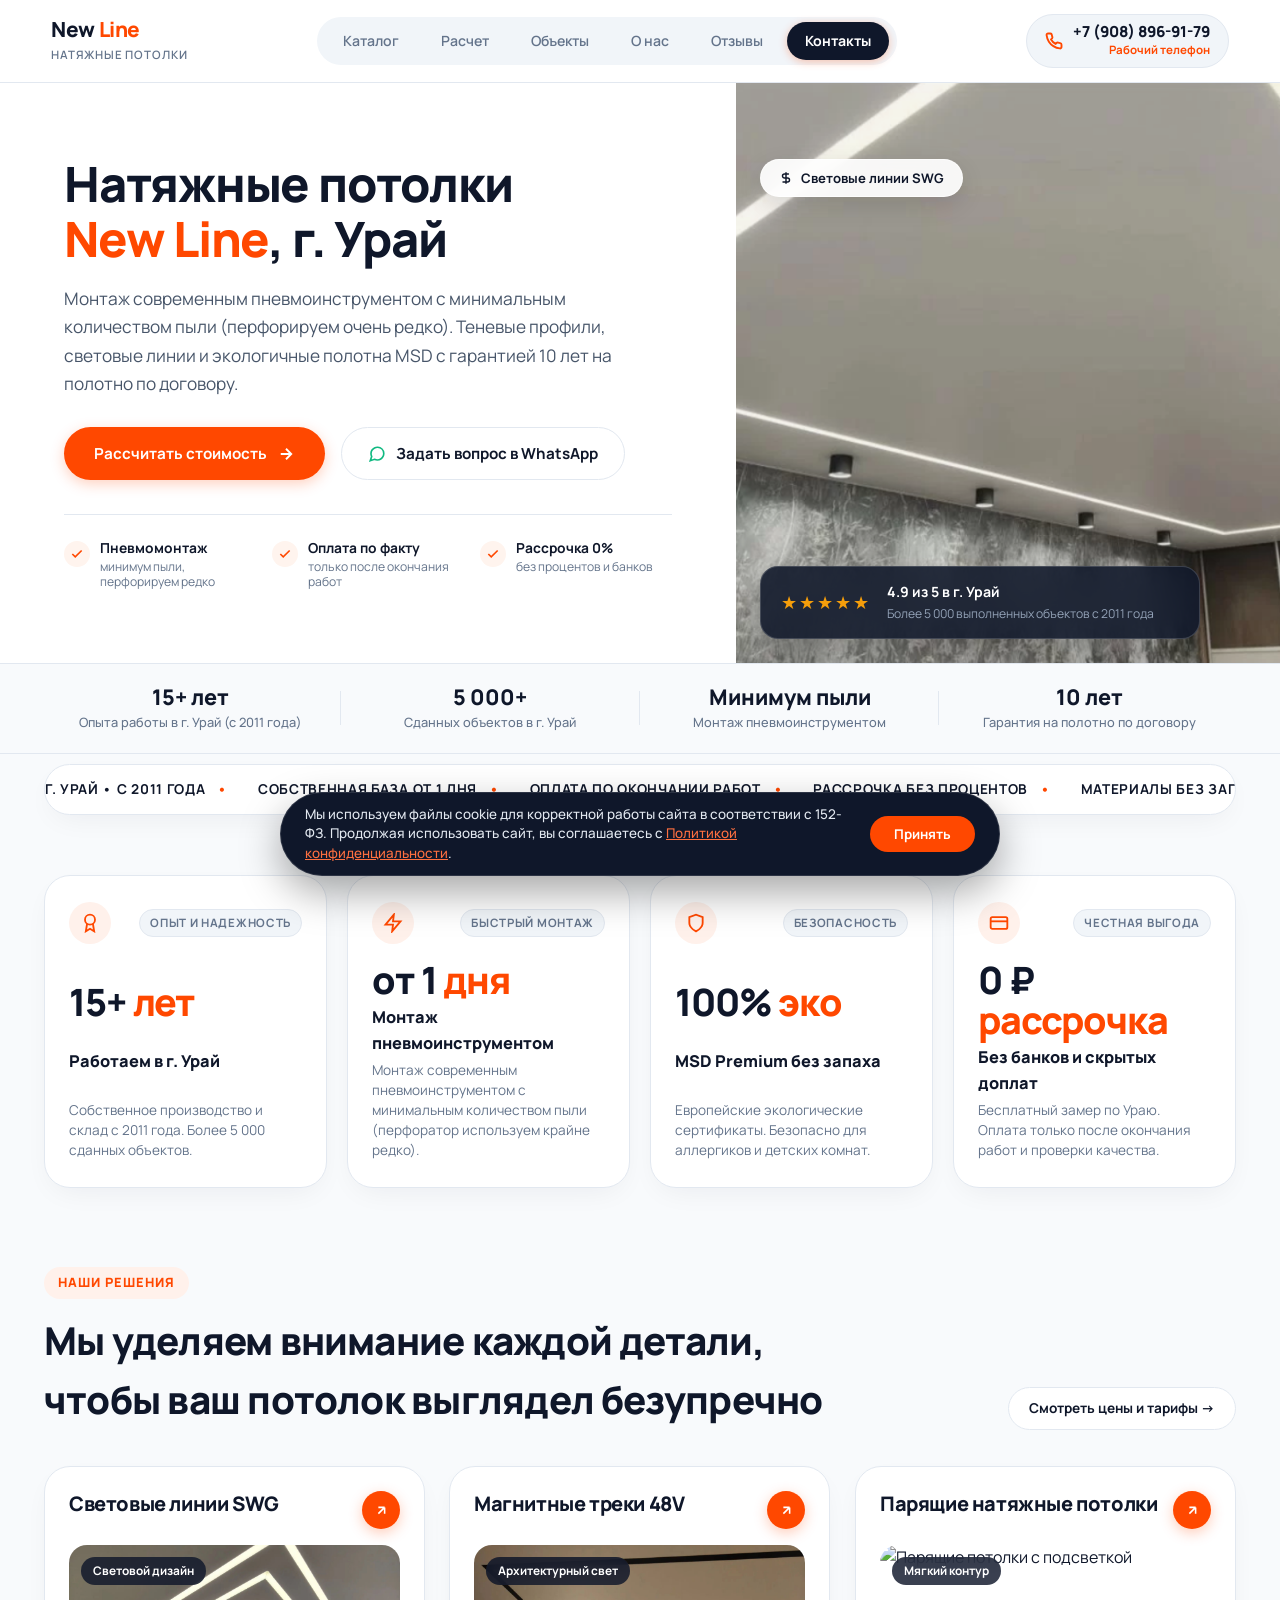
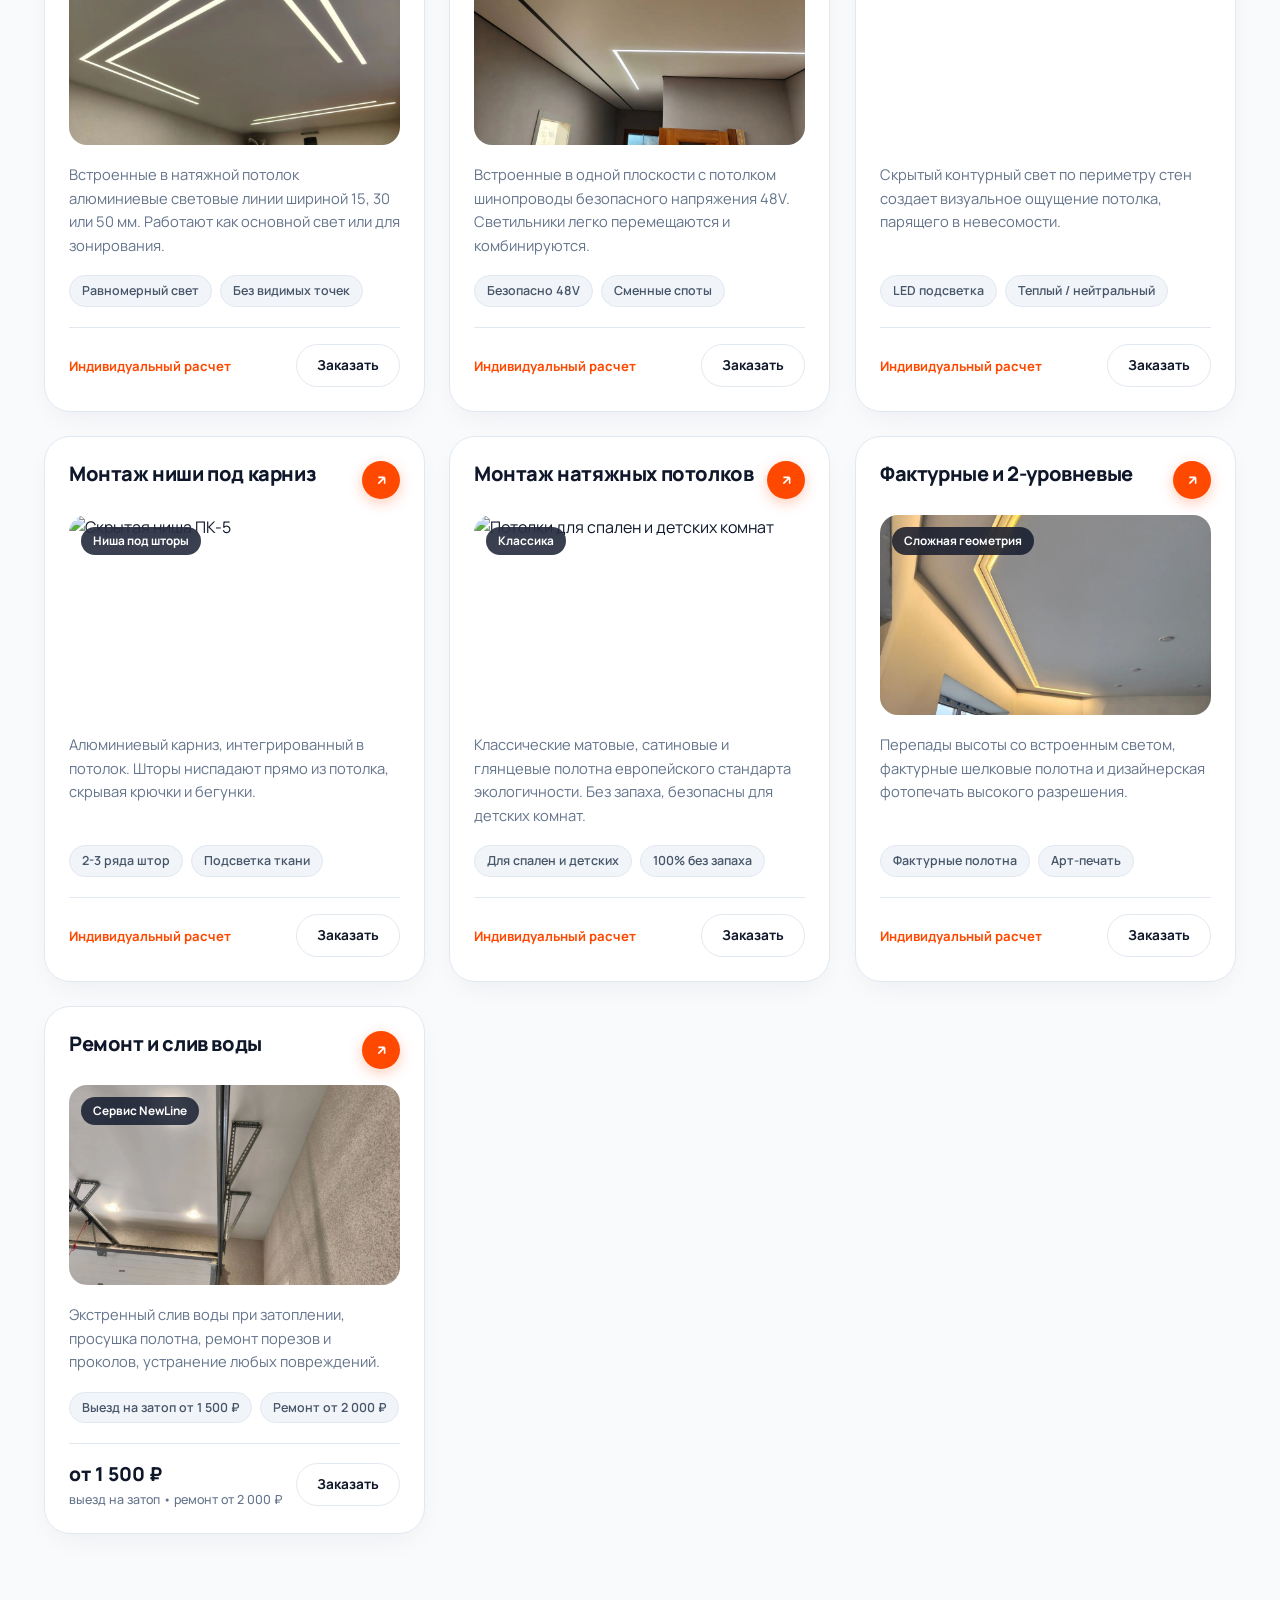
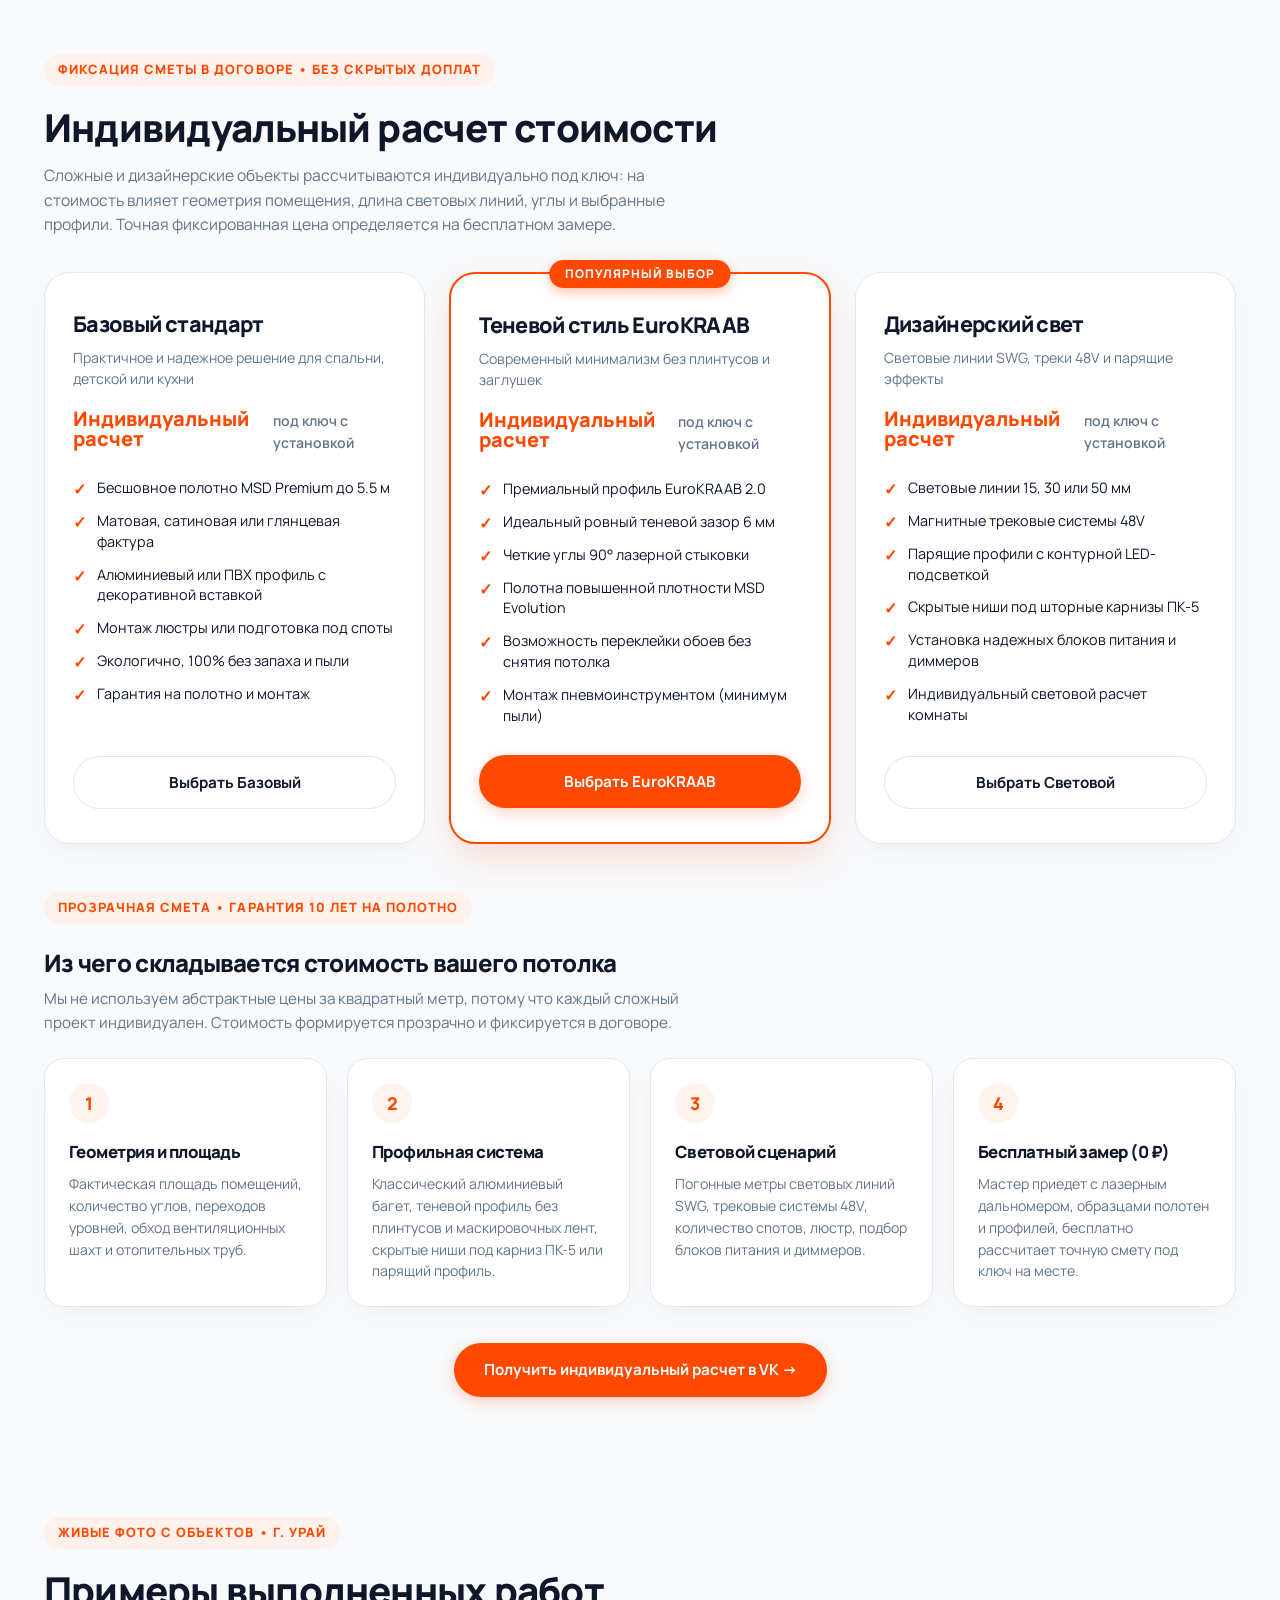
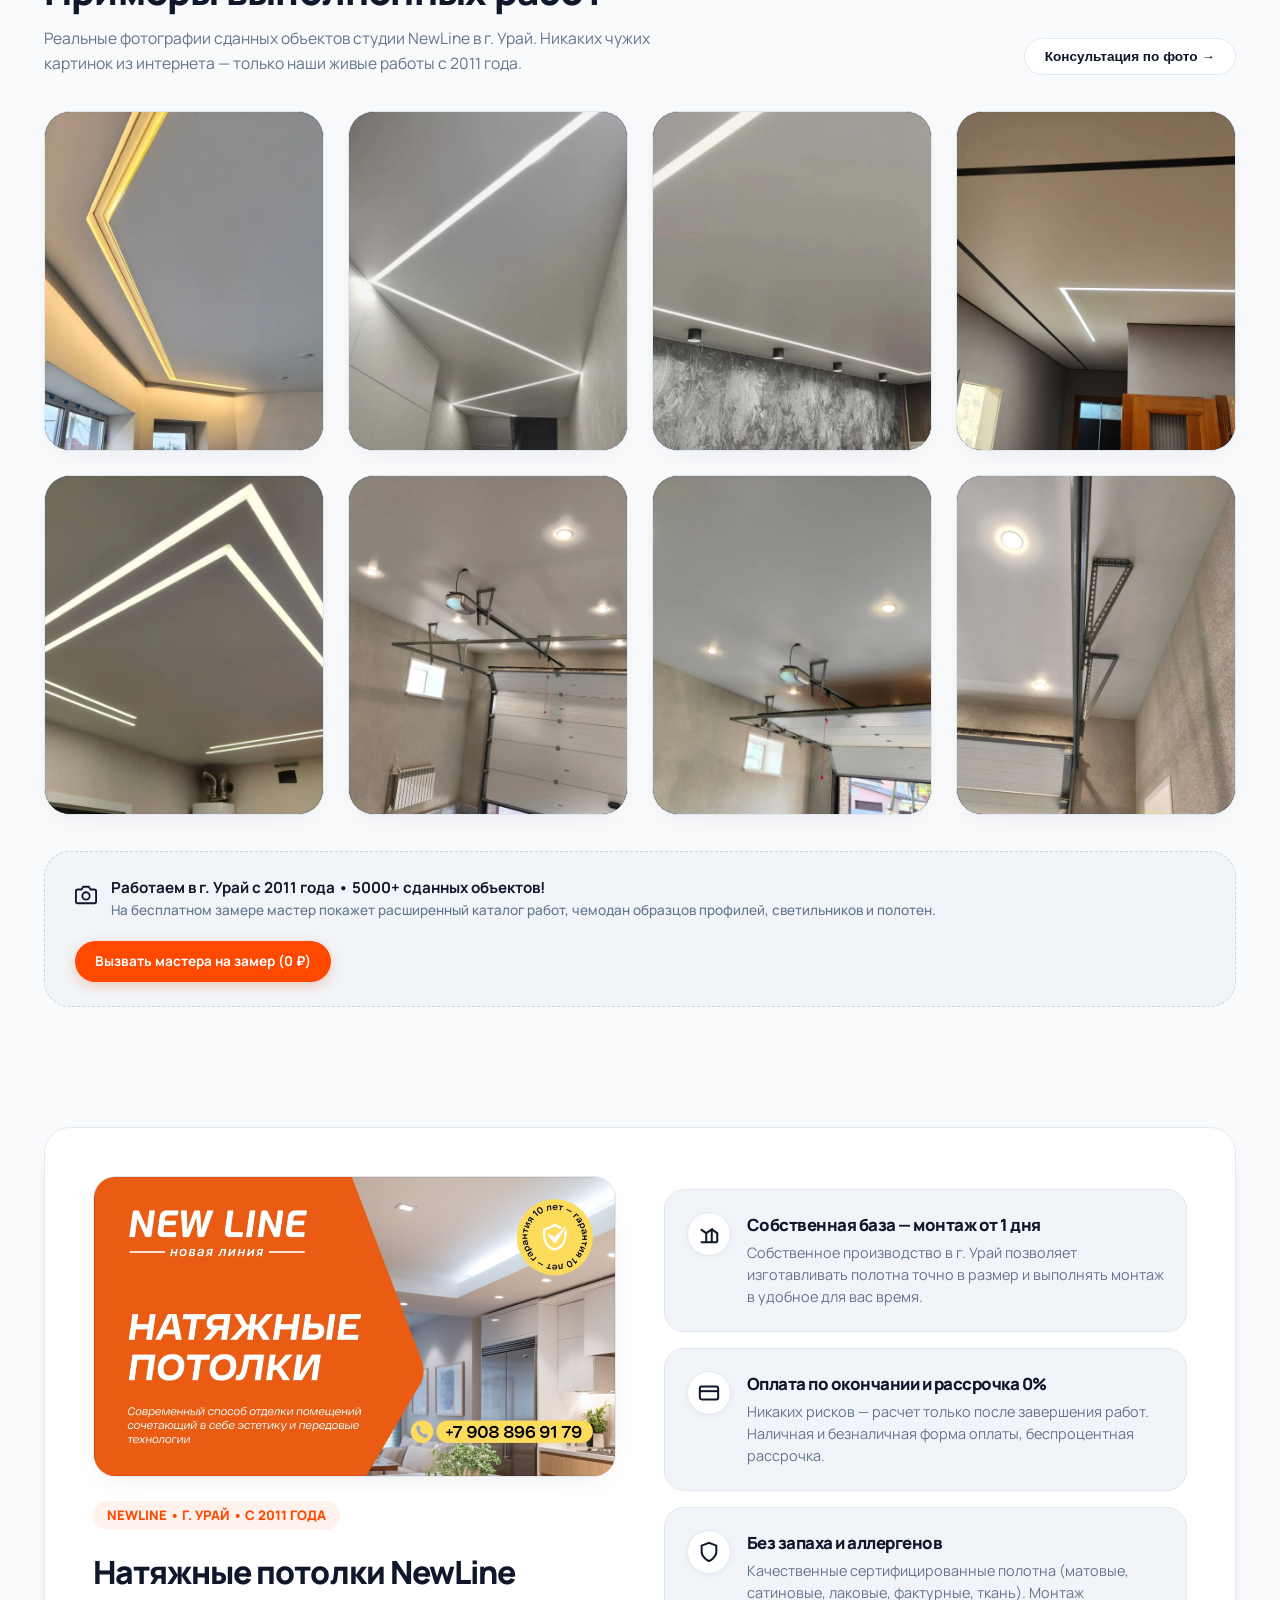
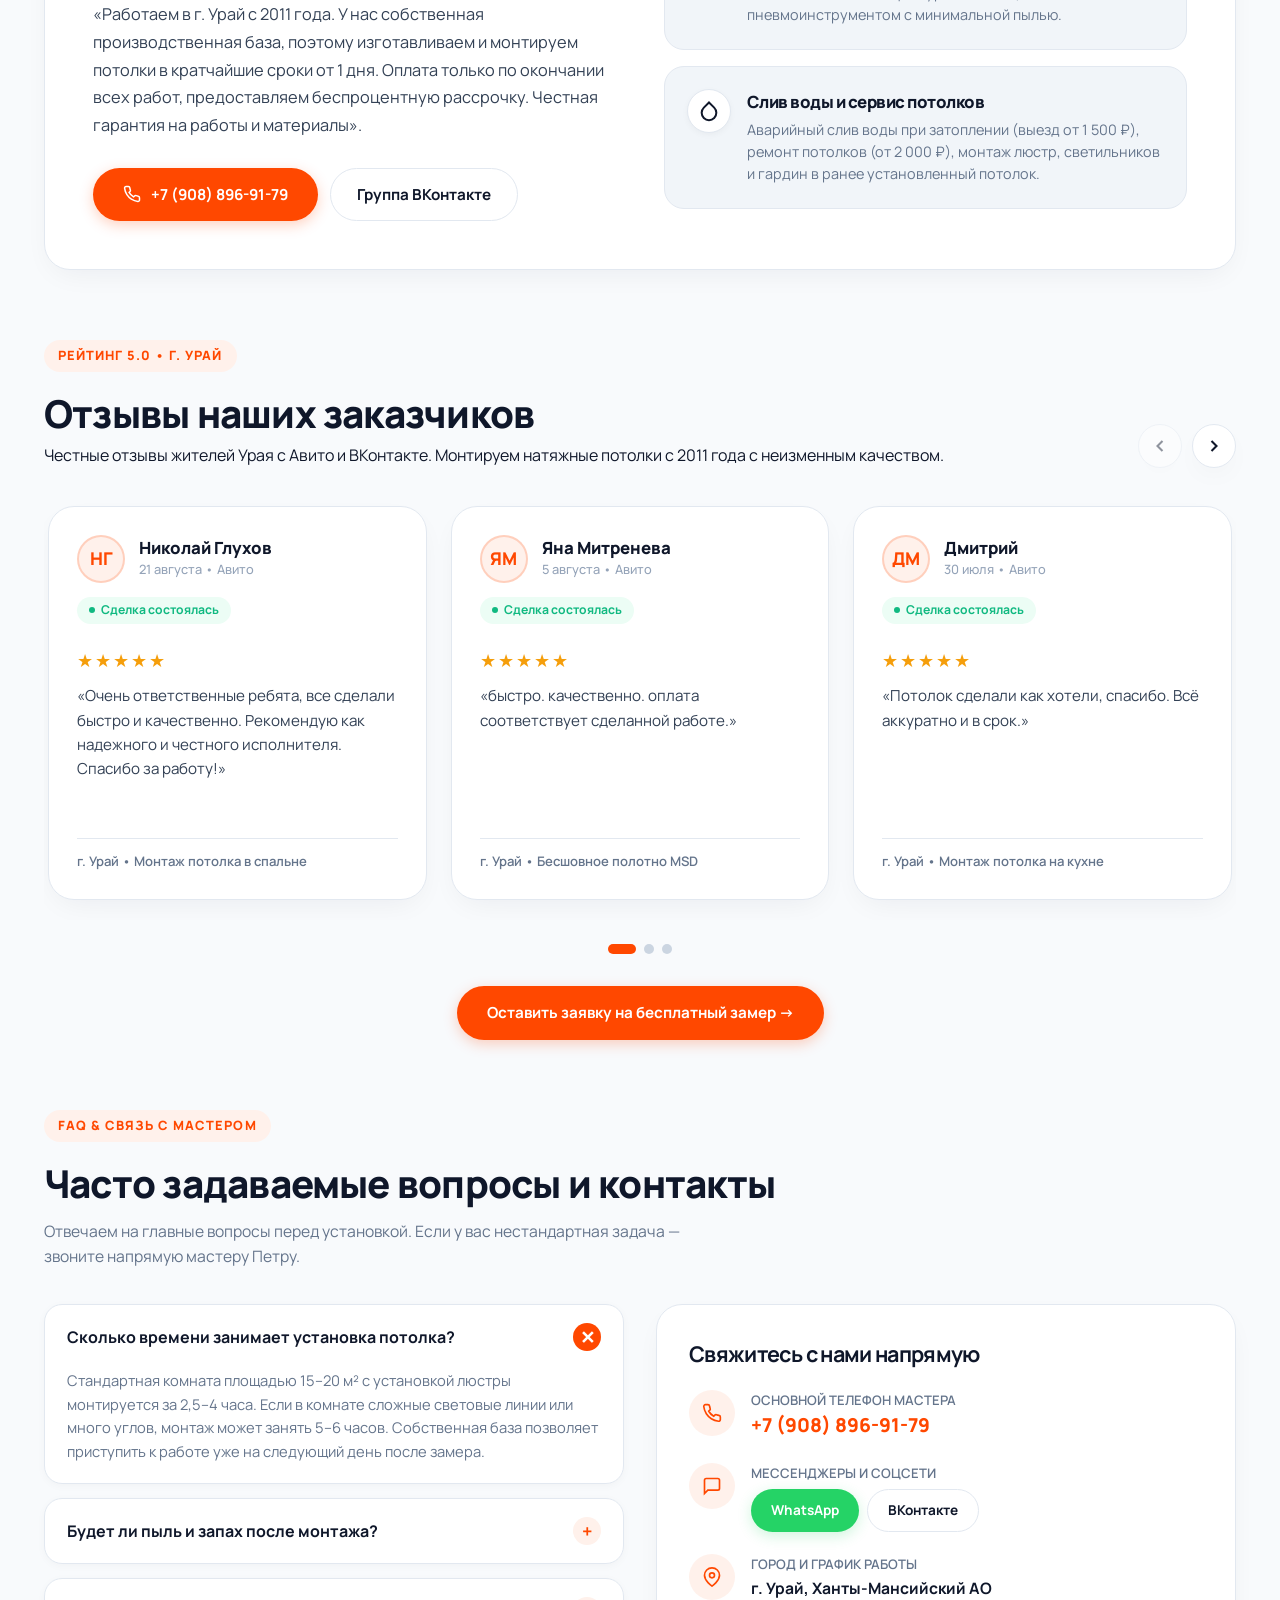
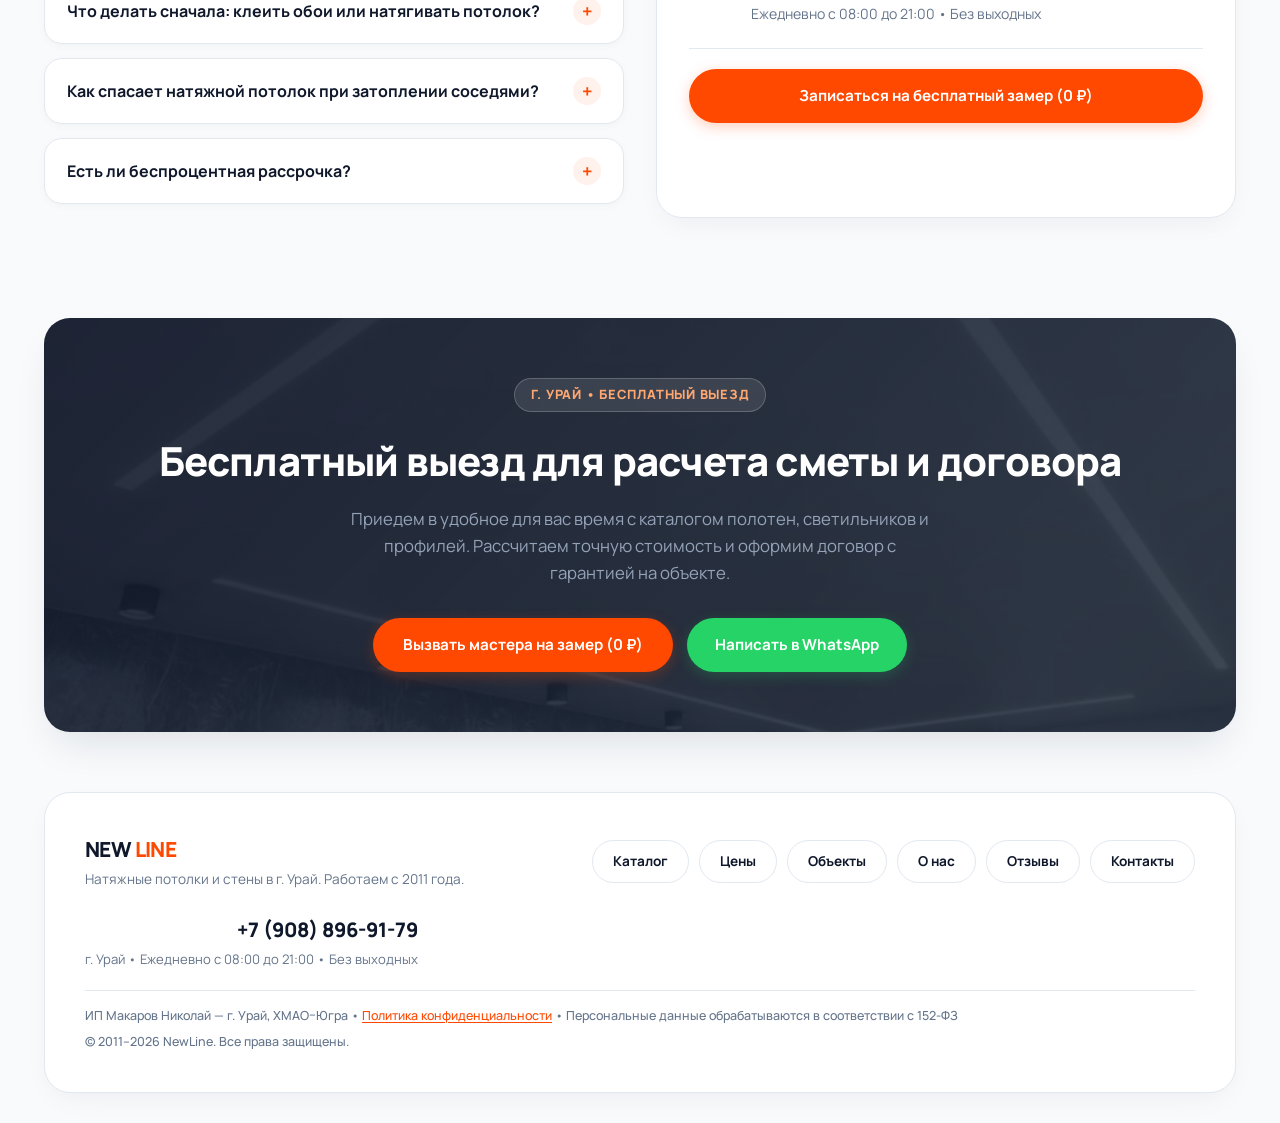
==== commit bb7cabab: "fix: replace garage photo for nursery card, set drain and repair prices" ====
--- a/index.html
+++ b/index.html
@@ -2667,14 +2667,14 @@
           </div>
           <div class="card-solution-media">
             <span class="card-badge-pill">Классика</span>
-            <img src="./assets/images/work-spots.png" alt="Полотна MSD Premium" loading="lazy">
+            <img src="https://images.unsplash.com/photo-1618221195710-dd6b41faaea6?auto=format&fit=crop&w=800&q=80" alt="Потолки для спален и детских комнат" loading="lazy">
           </div>
           <div class="card-solution-body">
             <p class="card-desc">
               Классические матовые, сатиновые и глянцевые полотна европейского стандарта экологичности. Без запаха, безопасны для детских комнат.
             </p>
             <div class="card-tags">
-              <span class="tag-pill">Ширина до 5.5 м</span>
+              <span class="tag-pill">Для спален и детских</span>
               <span class="tag-pill">100% без запаха</span>
             </div>
             <div class="card-footer">
@@ -2729,15 +2729,16 @@
           </div>
           <div class="card-solution-body">
             <p class="card-desc">
-              Экстренный слив воды при затоплении, ремонт проколов и порезов, замена полотен, демонтаж и врезка люстр в готовые потолки.
+              Экстренный слив воды при затоплении, просушка полотна, ремонт порезов и проколов, устранение любых повреждений.
             </p>
             <div class="card-tags">
-              <span class="tag-pill">Оперативный выезд</span>
-              <span class="tag-pill">Ремонт и слив воды</span>
+              <span class="tag-pill">Выезд на затоп от 1 500 ₽</span>
+              <span class="tag-pill">Ремонт от 2 000 ₽</span>
             </div>
             <div class="card-footer">
               <div class="card-price">
-                <span class="card-price-unit" style="font-weight: 700; color: var(--accent);">Индивидуальный расчет</span>
+                <span class="card-price-value">от 1 500 ₽</span>
+                <span class="card-price-unit" style="display: block; font-size: 0.78rem;">выезд на затоп • ремонт от 2 000 ₽</span>
               </div>
               <a href="https://vk.ru/club240846958" target="_blank" rel="noopener" class="btn-pill-ghost btn-pill-sm">Заказать</a>
             </div>
@@ -3063,7 +3064,7 @@
             </div>
             <div>
               <h4 class="adv-title">Слив воды и сервис потолков</h4>
-              <p class="adv-desc">Аварийный слив воды при затоплении, демонтаж полотен, монтаж люстр, светильников и гардин в ранее установленный потолок.</p>
+              <p class="adv-desc">Аварийный слив воды при затоплении (выезд от 1 500 ₽), ремонт потолков (от 2 000 ₽), монтаж люстр, светильников и гардин в ранее установленный потолок.</p>
             </div>
           </div>
         </div>
@@ -3287,7 +3288,7 @@
               <span class="faq-toggle-icon">+</span>
             </button>
             <div class="faq-body-content">
-              Полотно выдерживает до 100 литров воды на 1 м²! В случае протечки вода собирается в пузырь, защищая ваш ремонт, мебель и технику. Мы оперативно выезжаем, аккуратно сливаем воду через отверстие светильника и восстанавливаем полотно тепловой пушкой.
+              Полотно выдерживает до 100 литров воды на 1 м²! В случае протечки вода собирается в пузырь, защищая ваш ремонт, мебель и технику. Мы оперативно выезжаем (выезд на затоп от 1 500 ₽), аккуратно сливаем воду через отверстие светильника и восстанавливаем полотно тепловой пушкой (ремонт от 2 000 ₽).
             </div>
           </div>
 
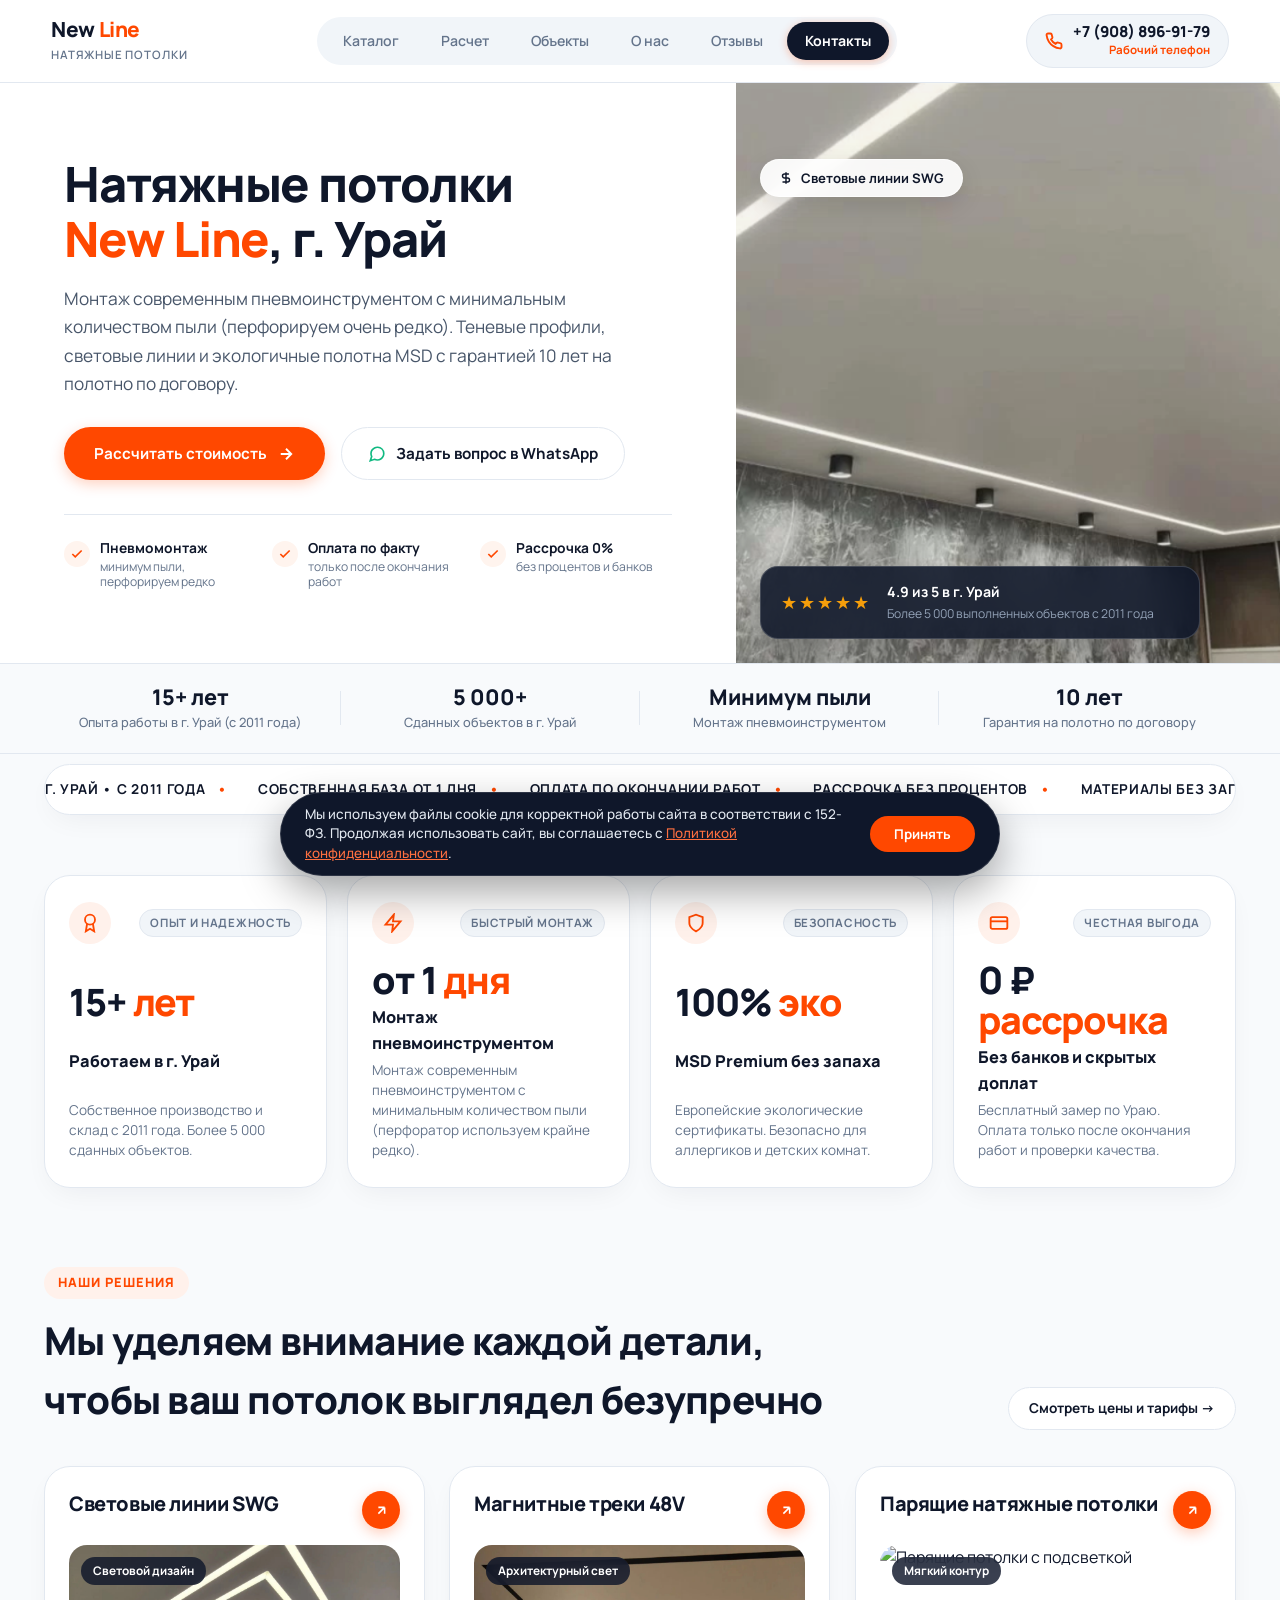
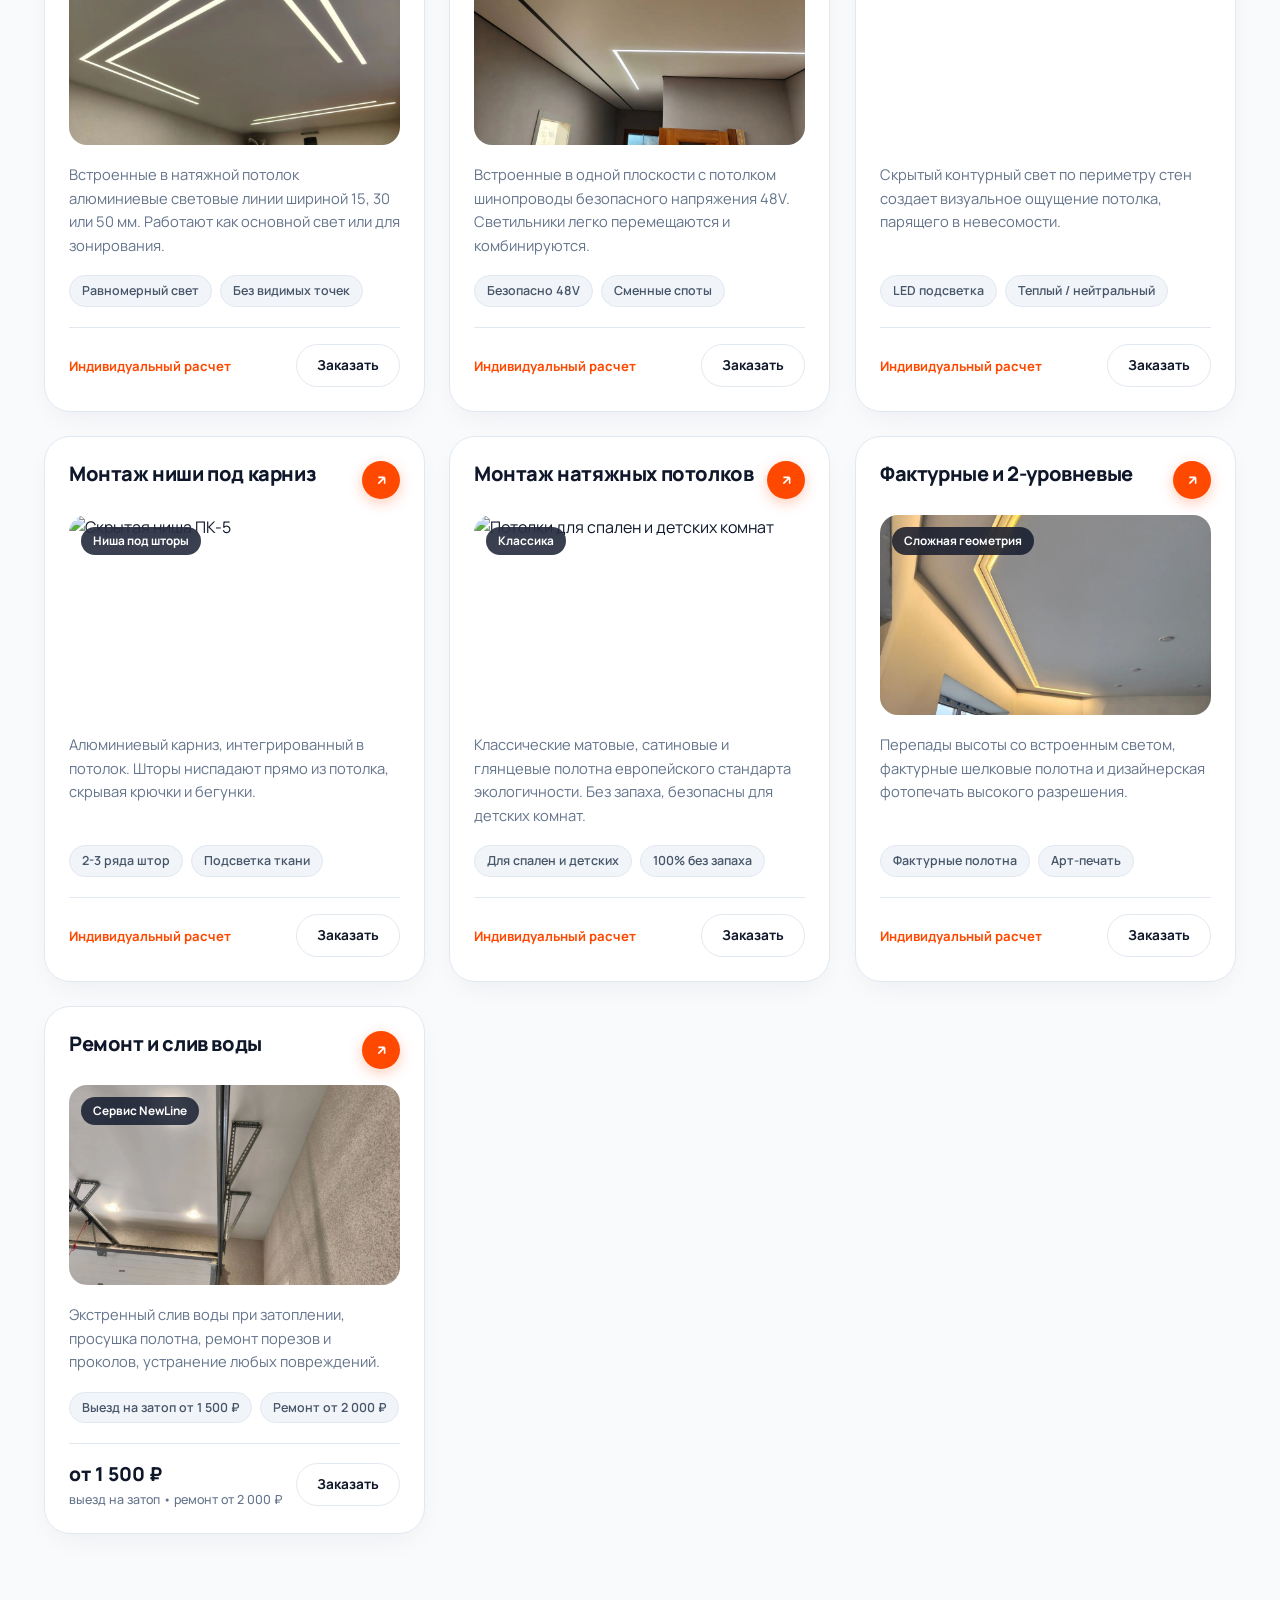
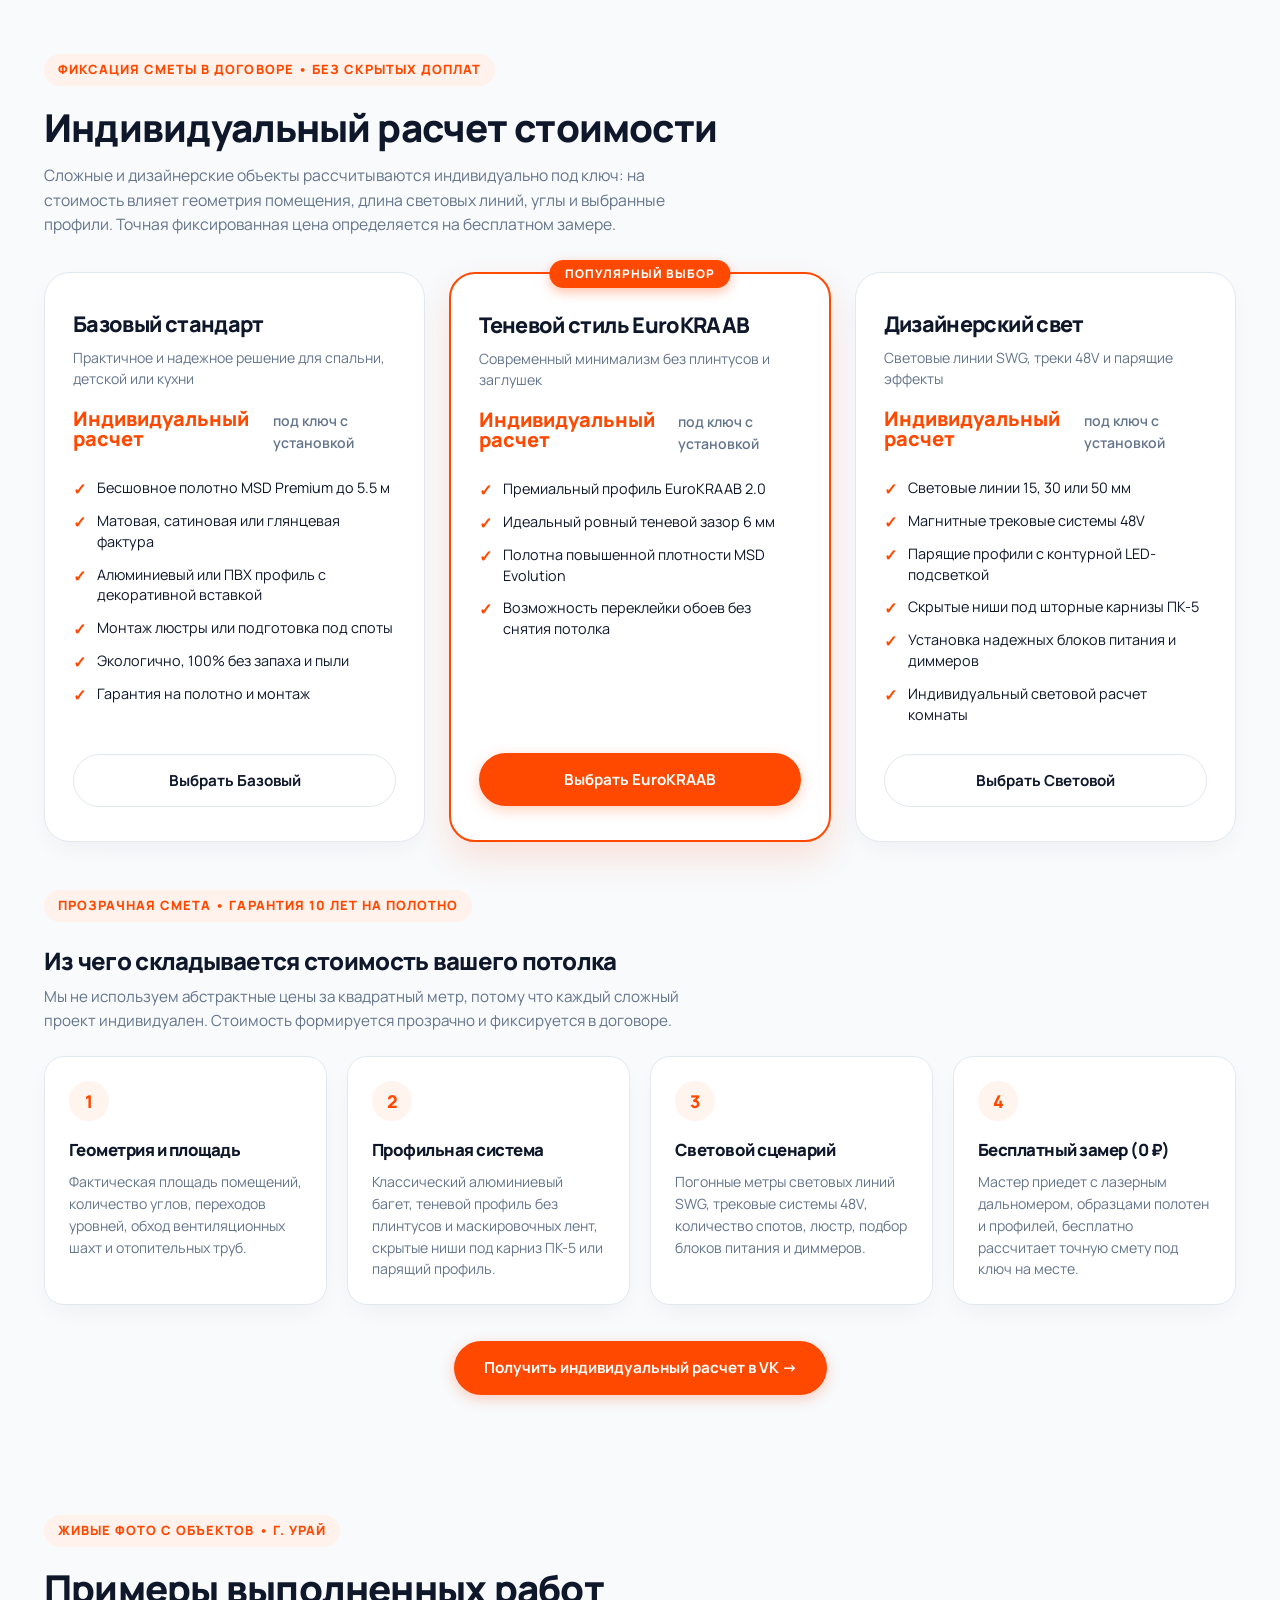
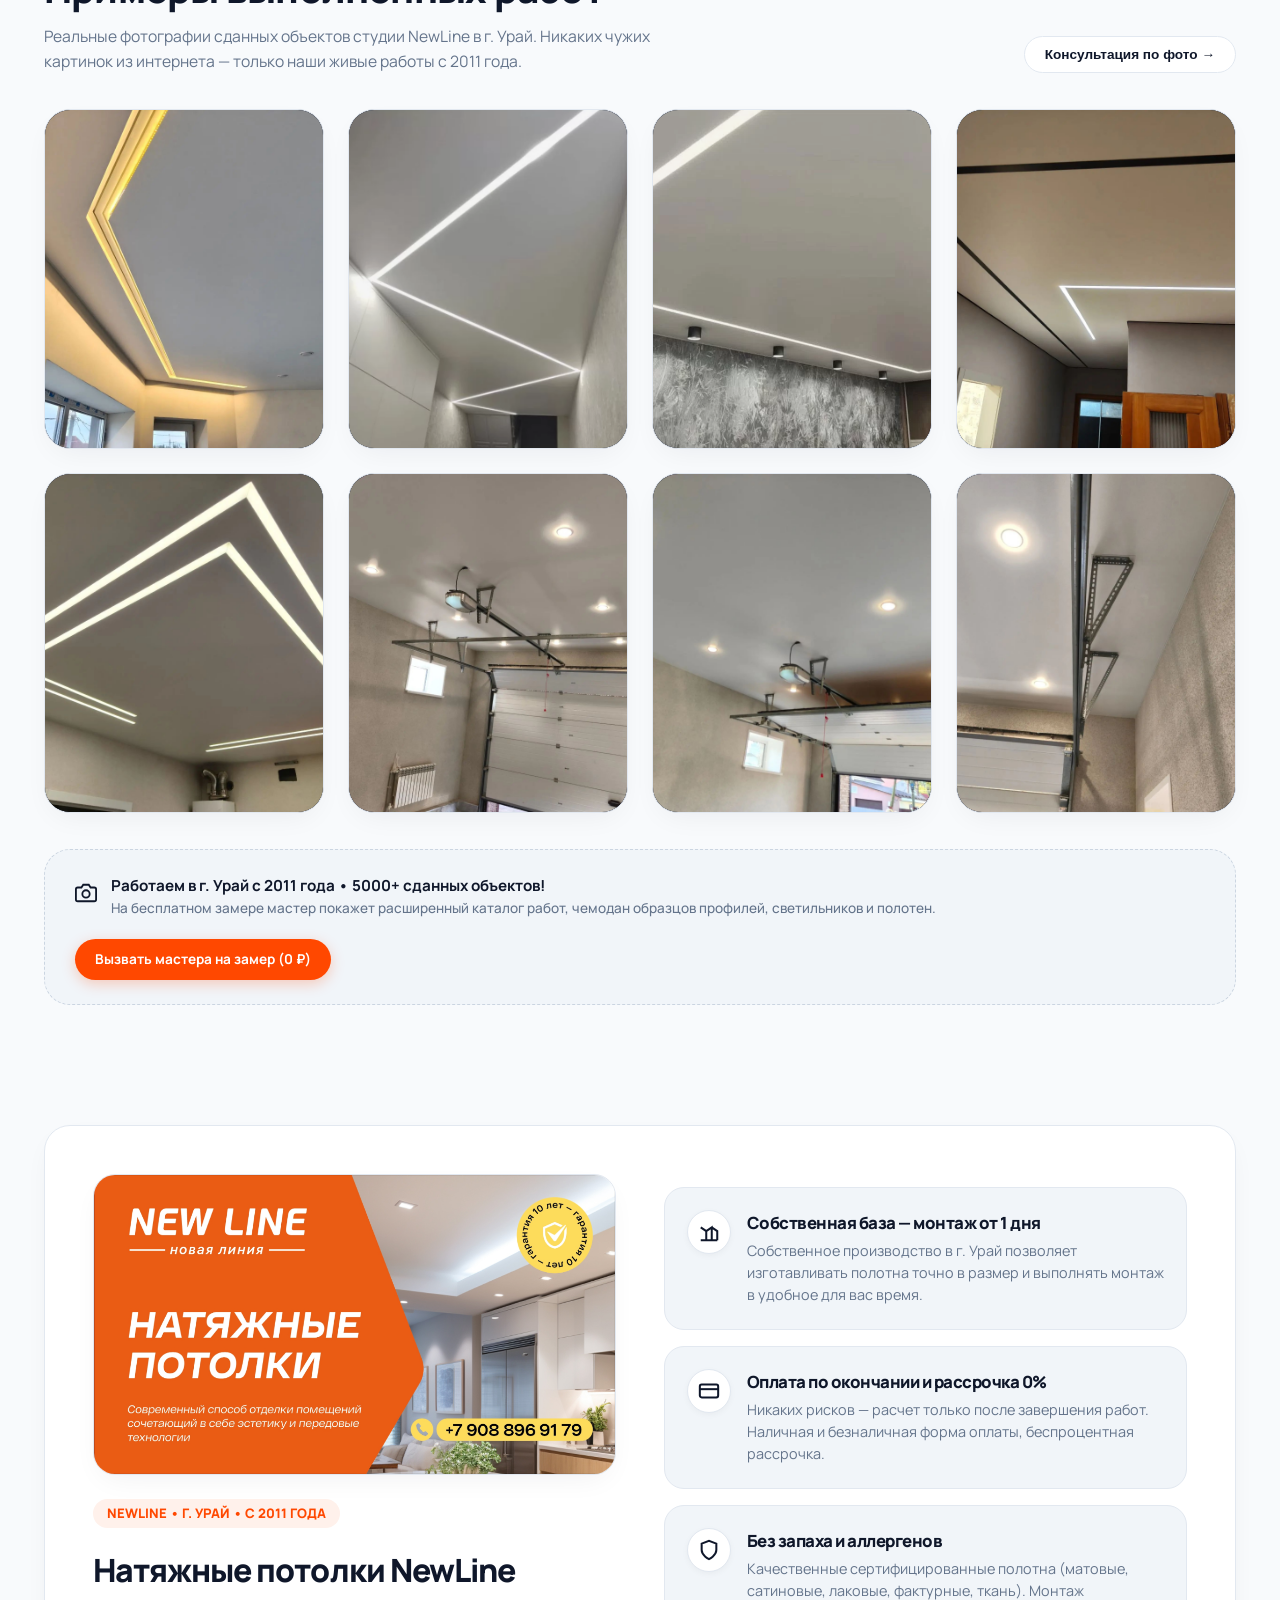
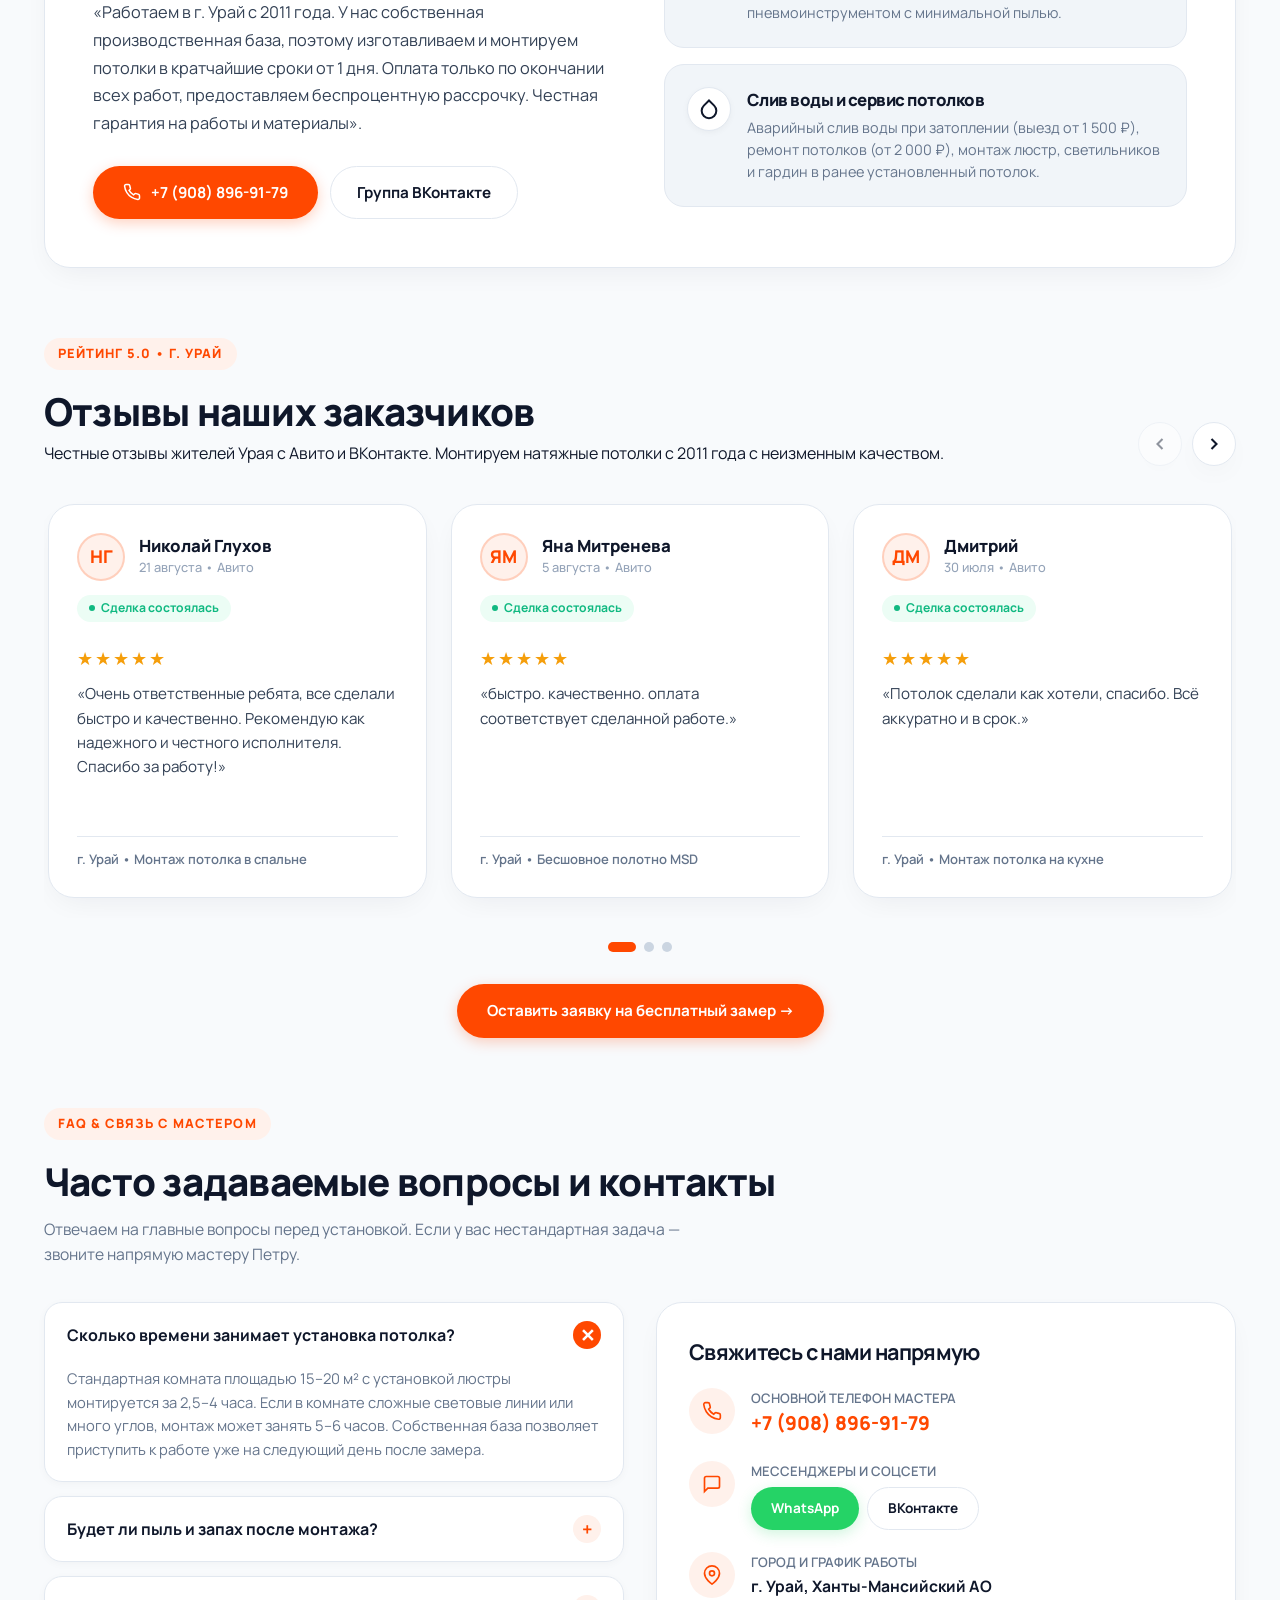
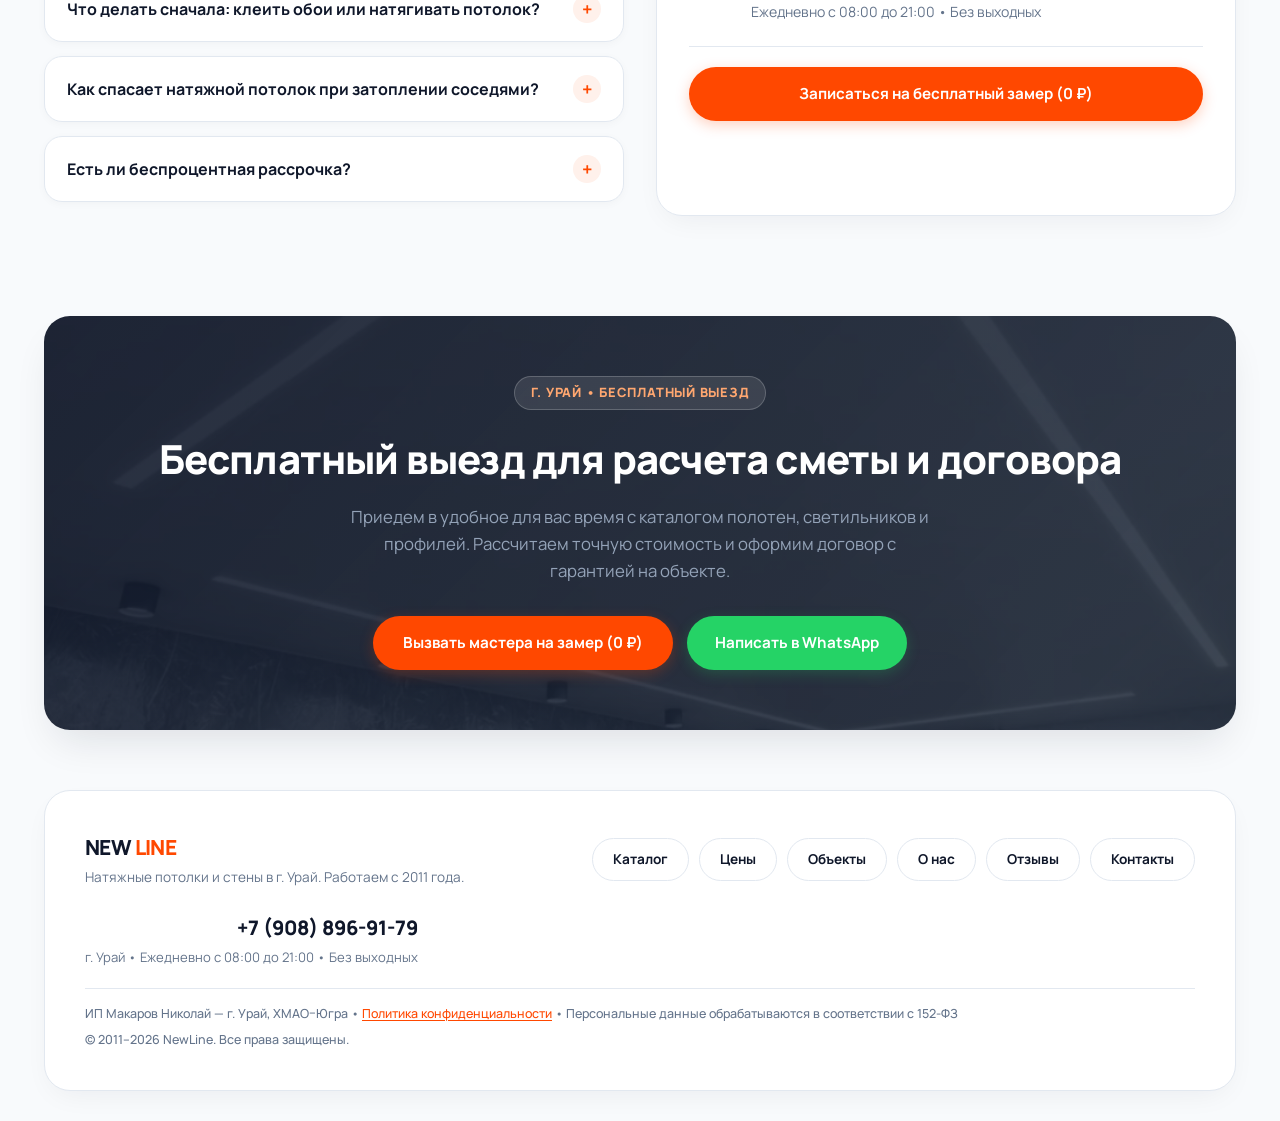
==== commit 4d5e0828: "fix: remove 90 deg corners and vacuum installation items from EuroKRAAB tariff" ====
--- a/index.html
+++ b/index.html
@@ -2796,10 +2796,8 @@
           <ul class="tariff-features-list">
             <li>Премиальный профиль EuroKRAAB 2.0</li>
             <li>Идеальный ровный теневой зазор 6 мм</li>
-            <li>Четкие углы 90° лазерной стыковки</li>
             <li>Полотна повышенной плотности MSD Evolution</li>
             <li>Возможность переклейки обоев без снятия потолка</li>
-            <li>Монтаж пневмоинструментом (минимум пыли)</li>
           </ul>
           <a href="https://vk.ru/club240846958" target="_blank" rel="noopener" class="btn-pill-primary" style="width: 100%; justify-content: center;">Выбрать EuroKRAAB</a>
         </div>
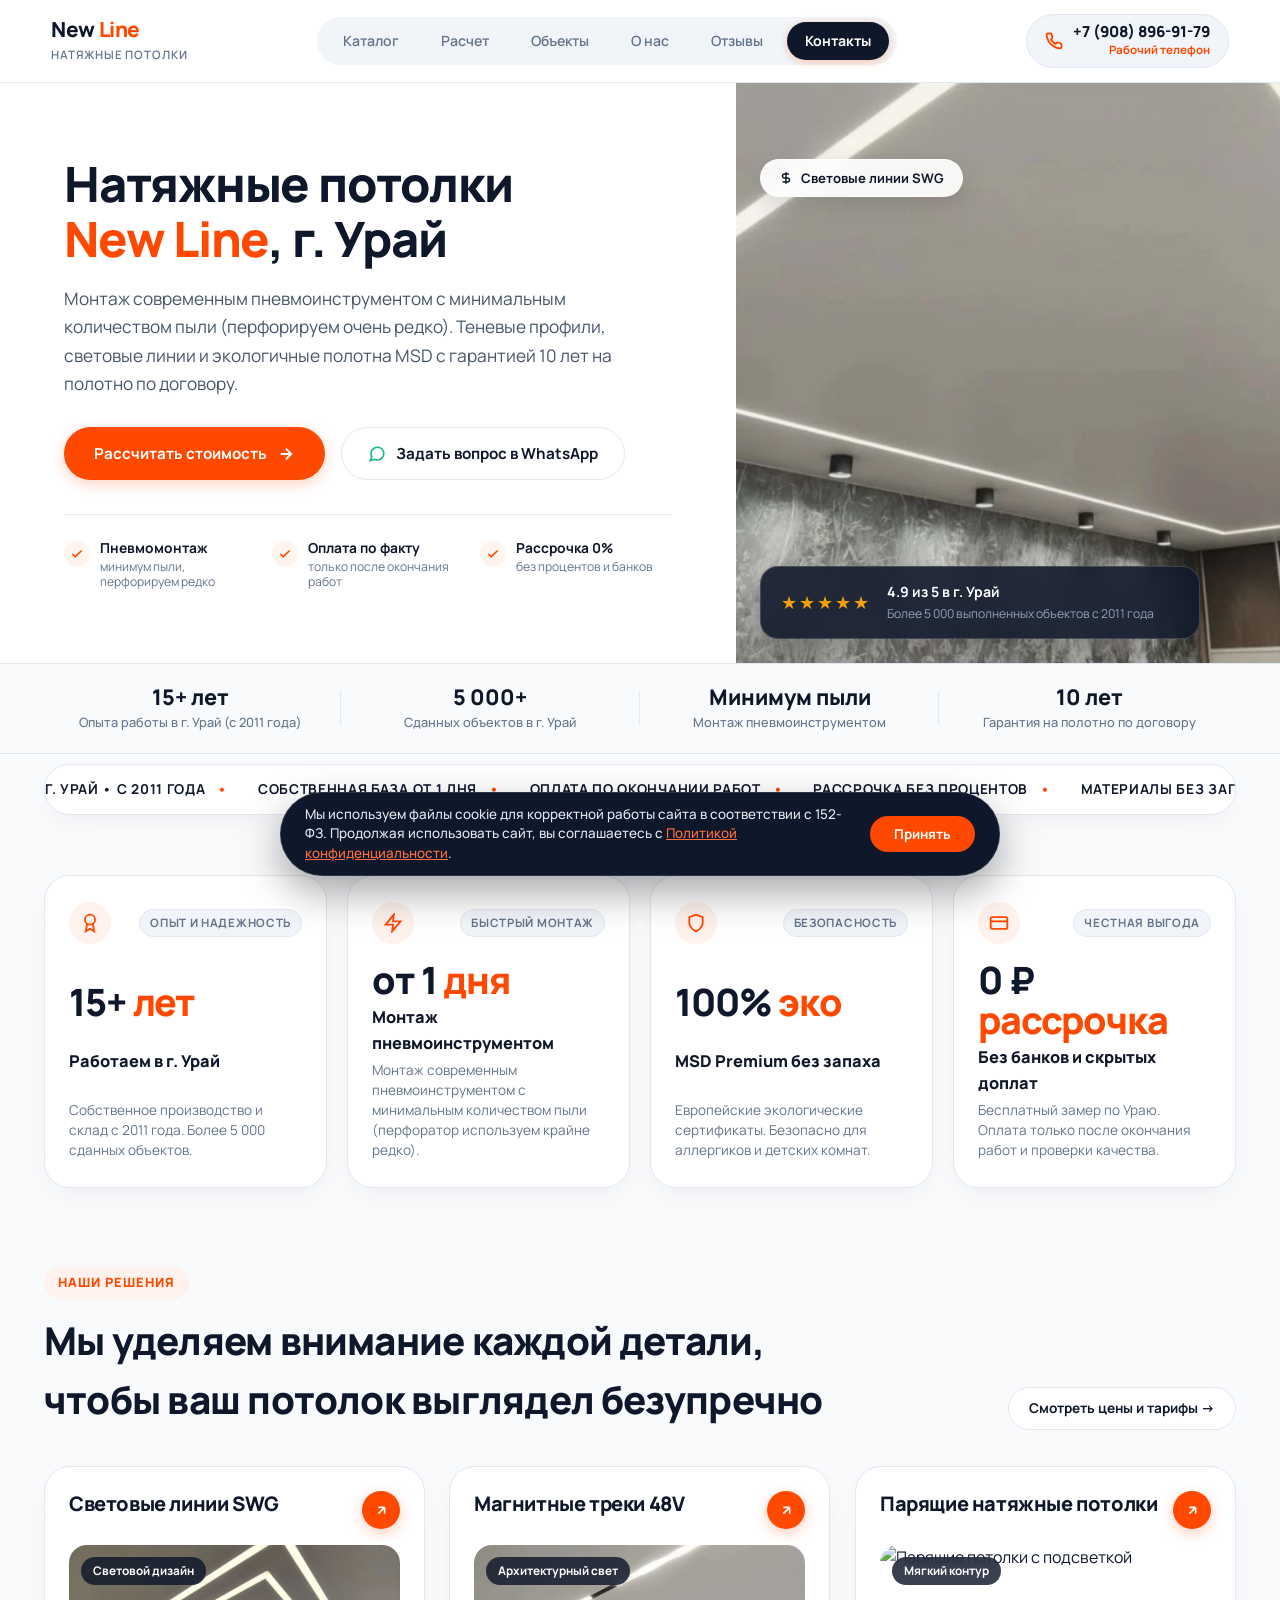
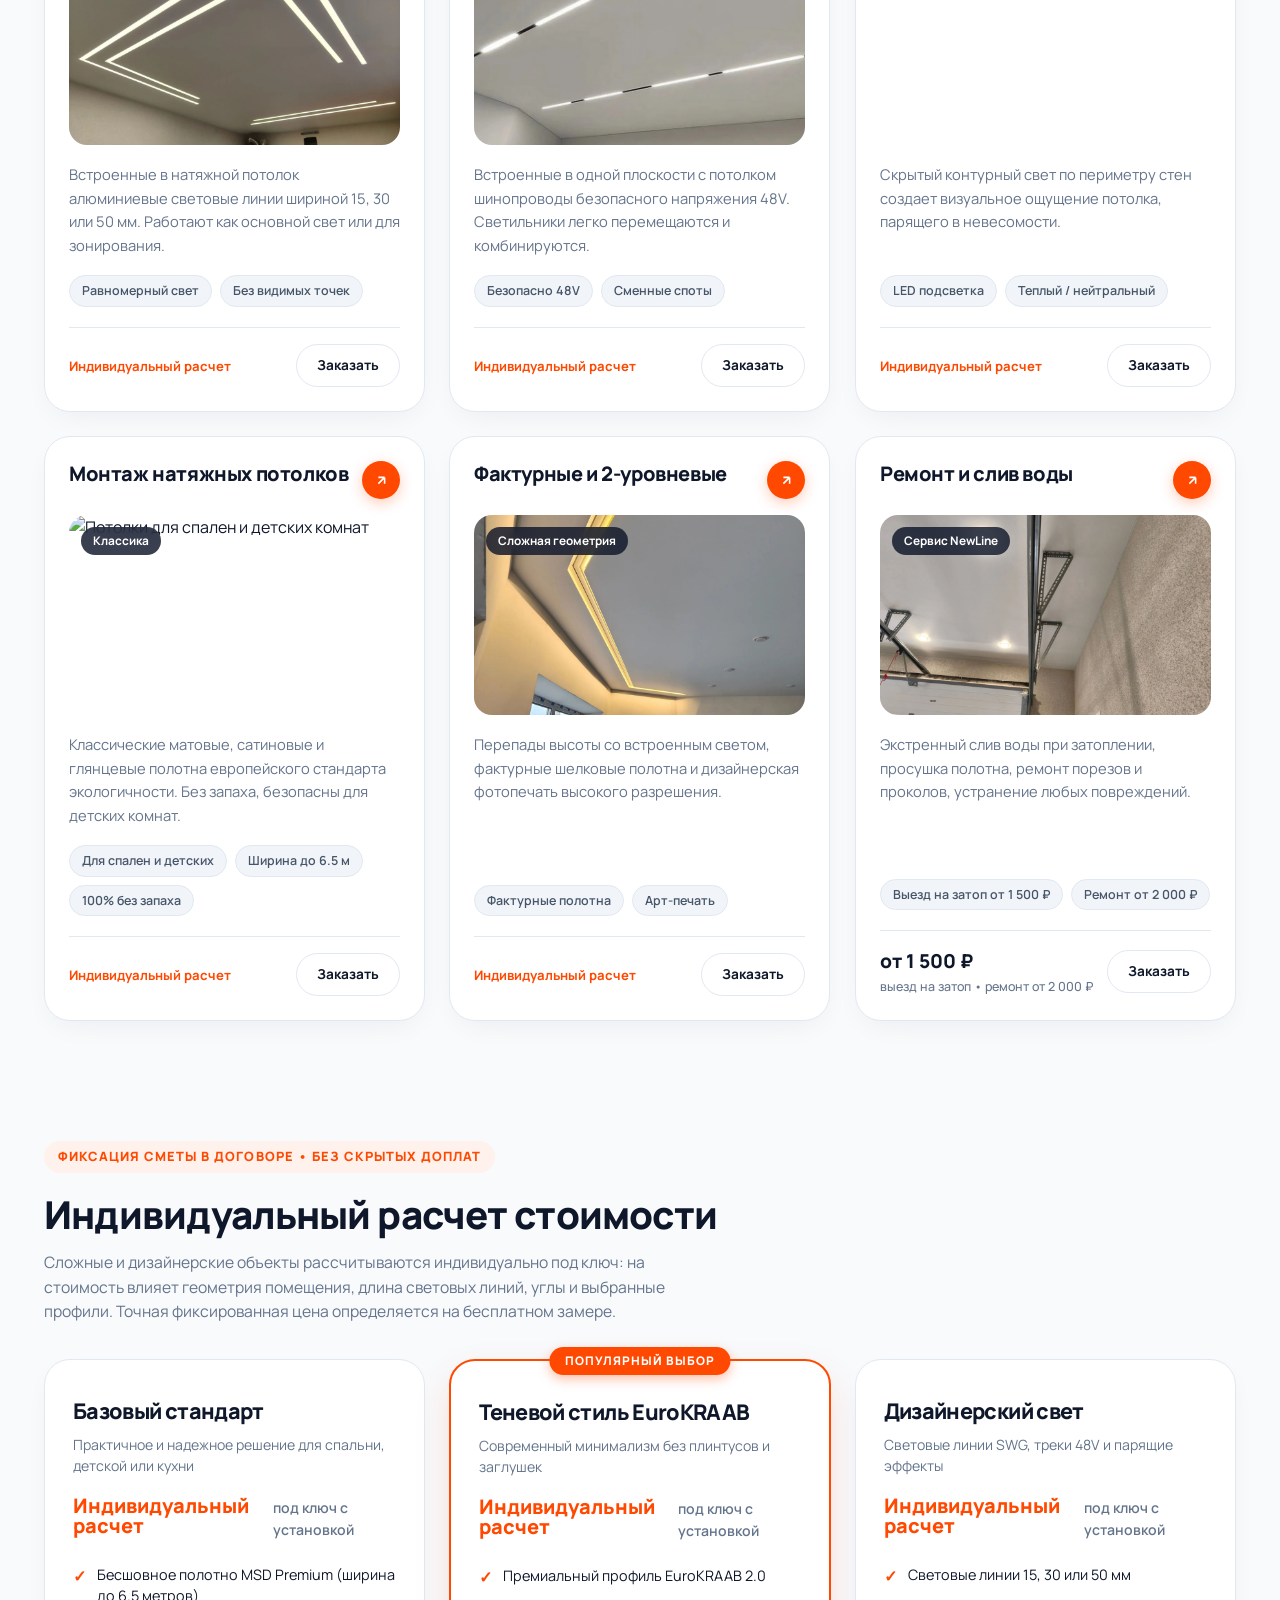
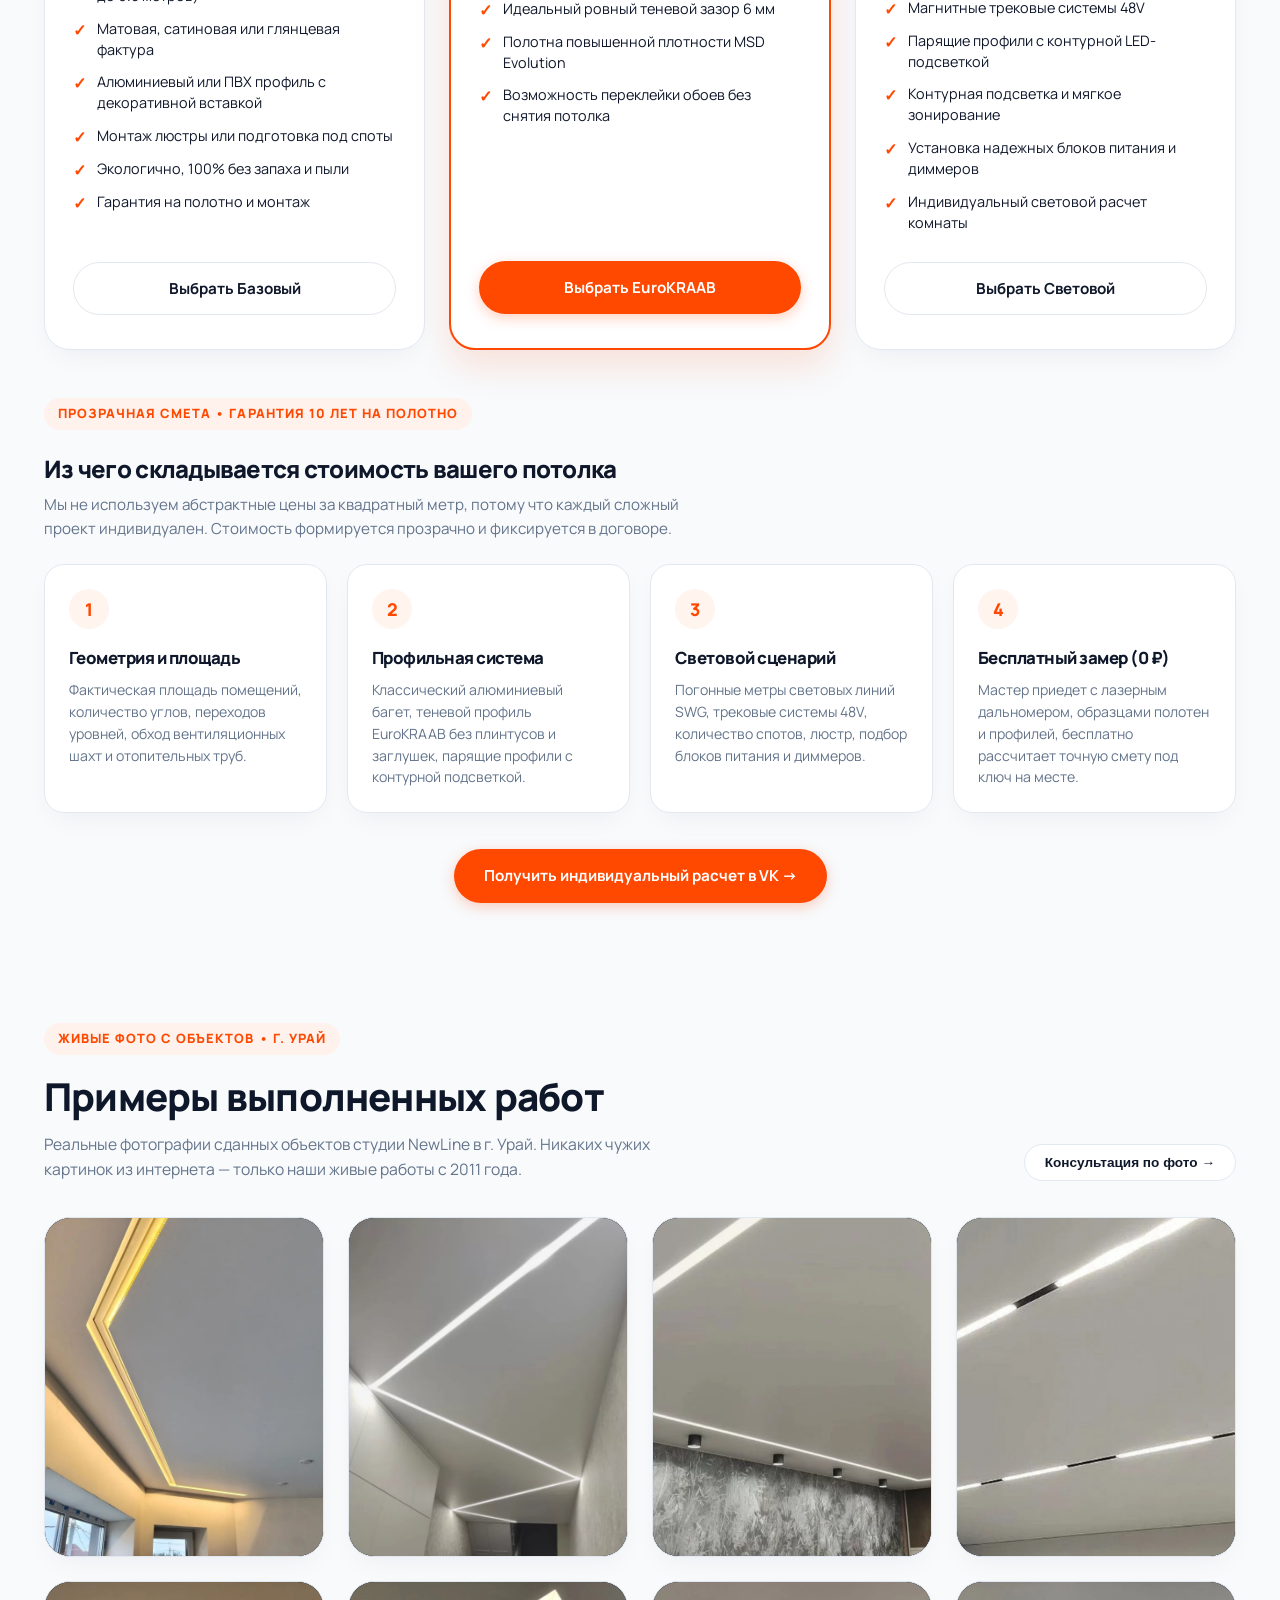
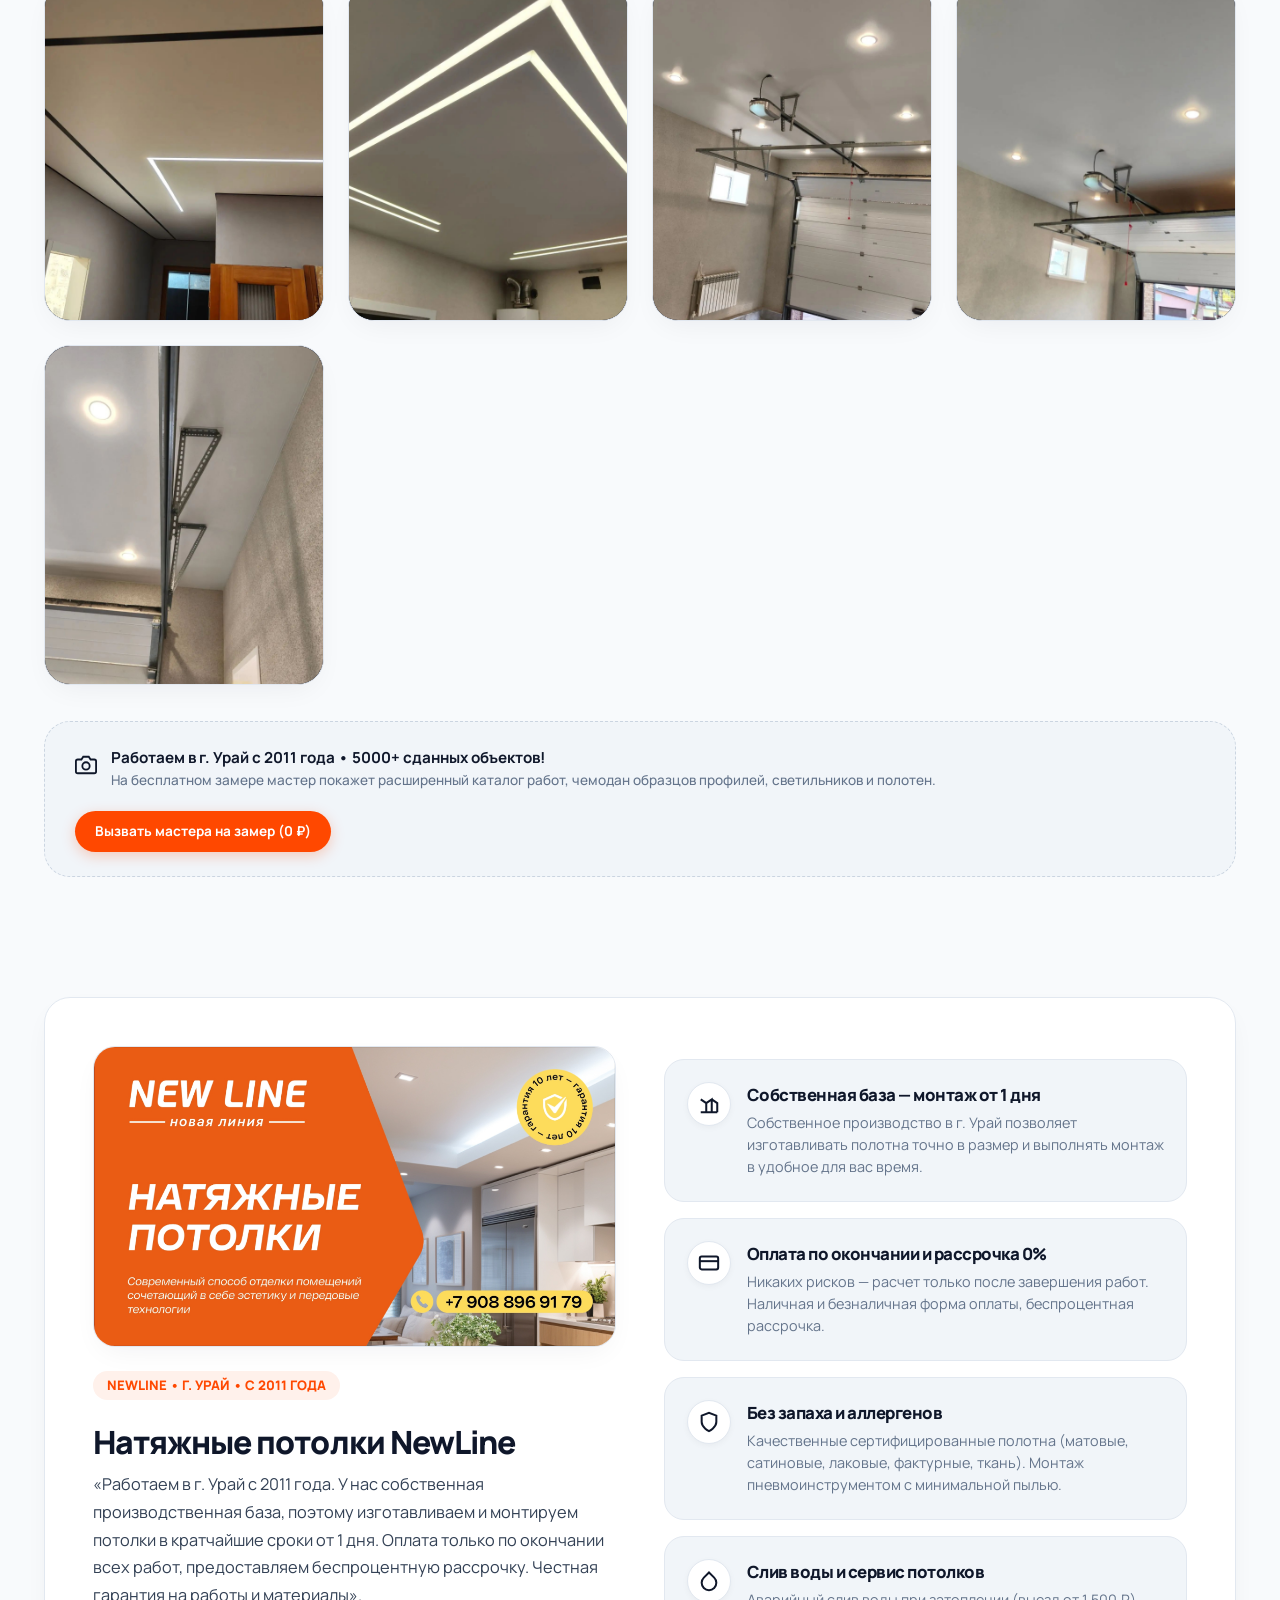
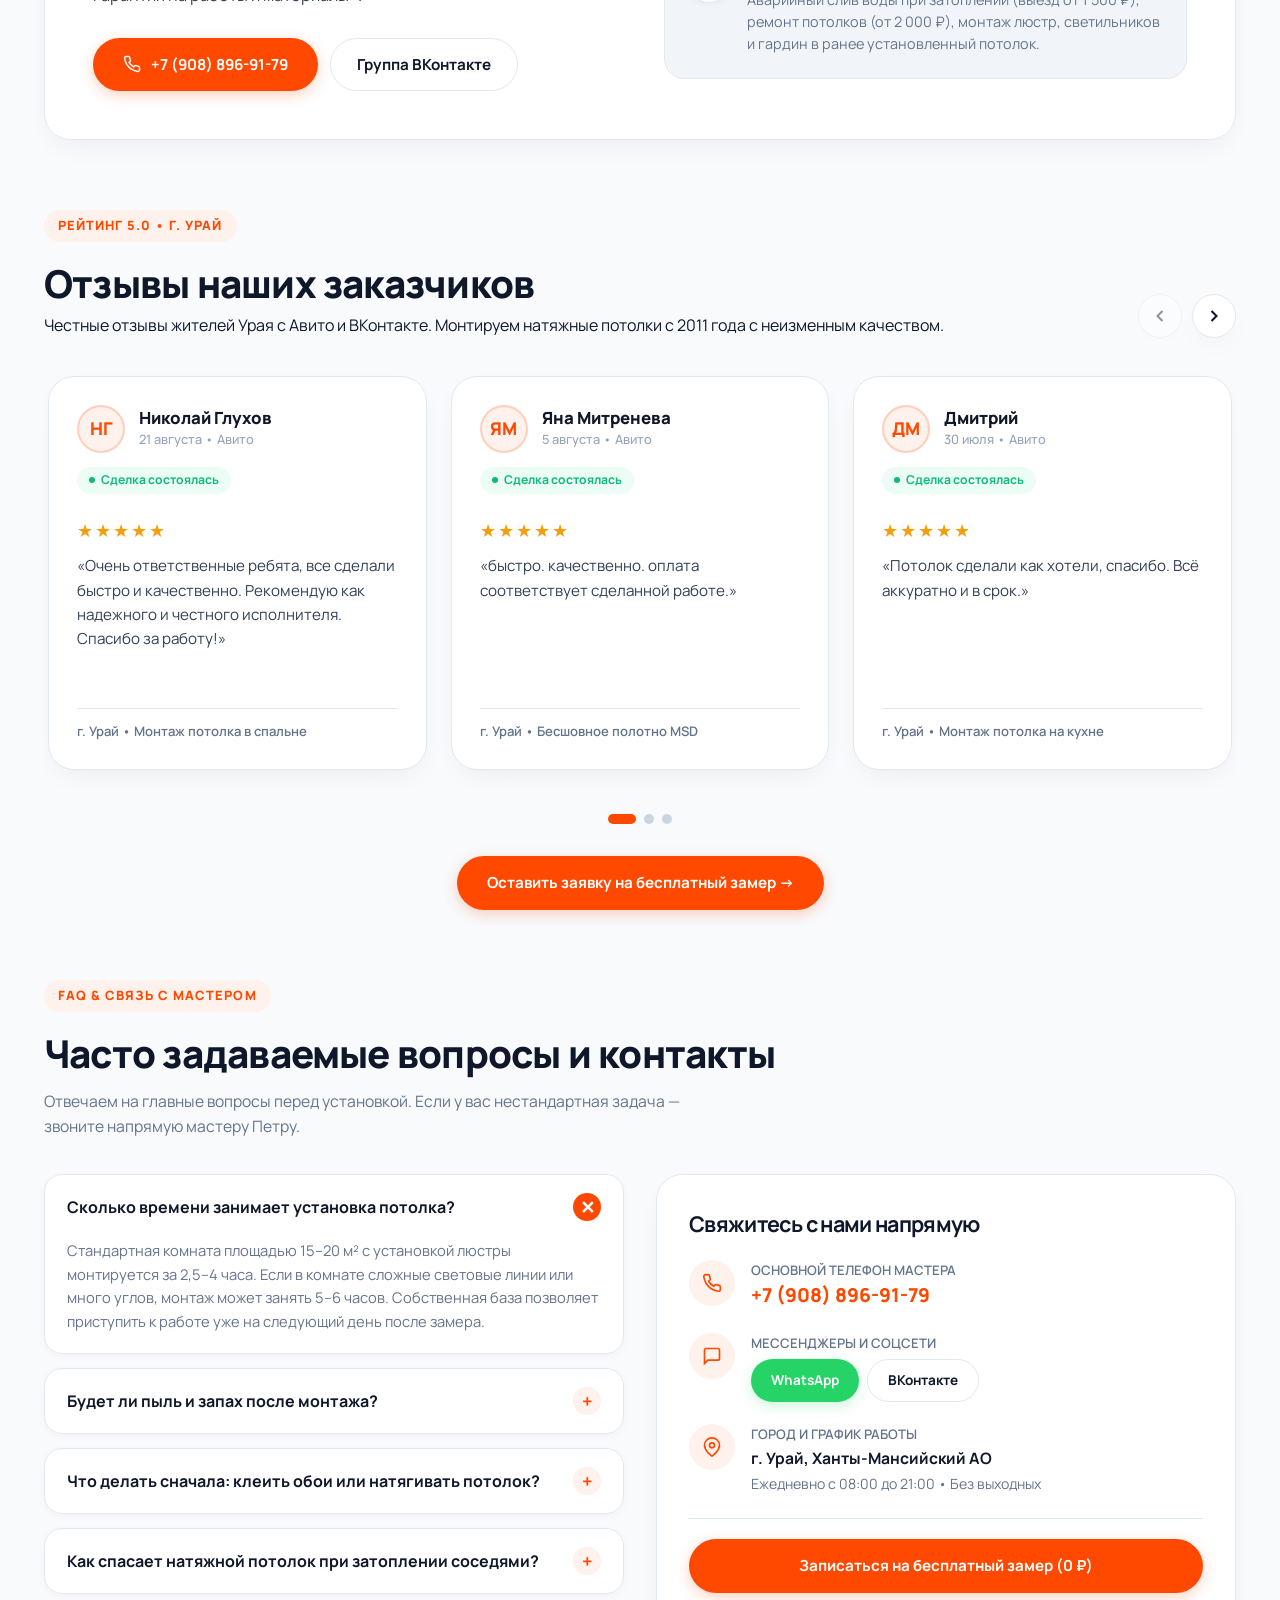
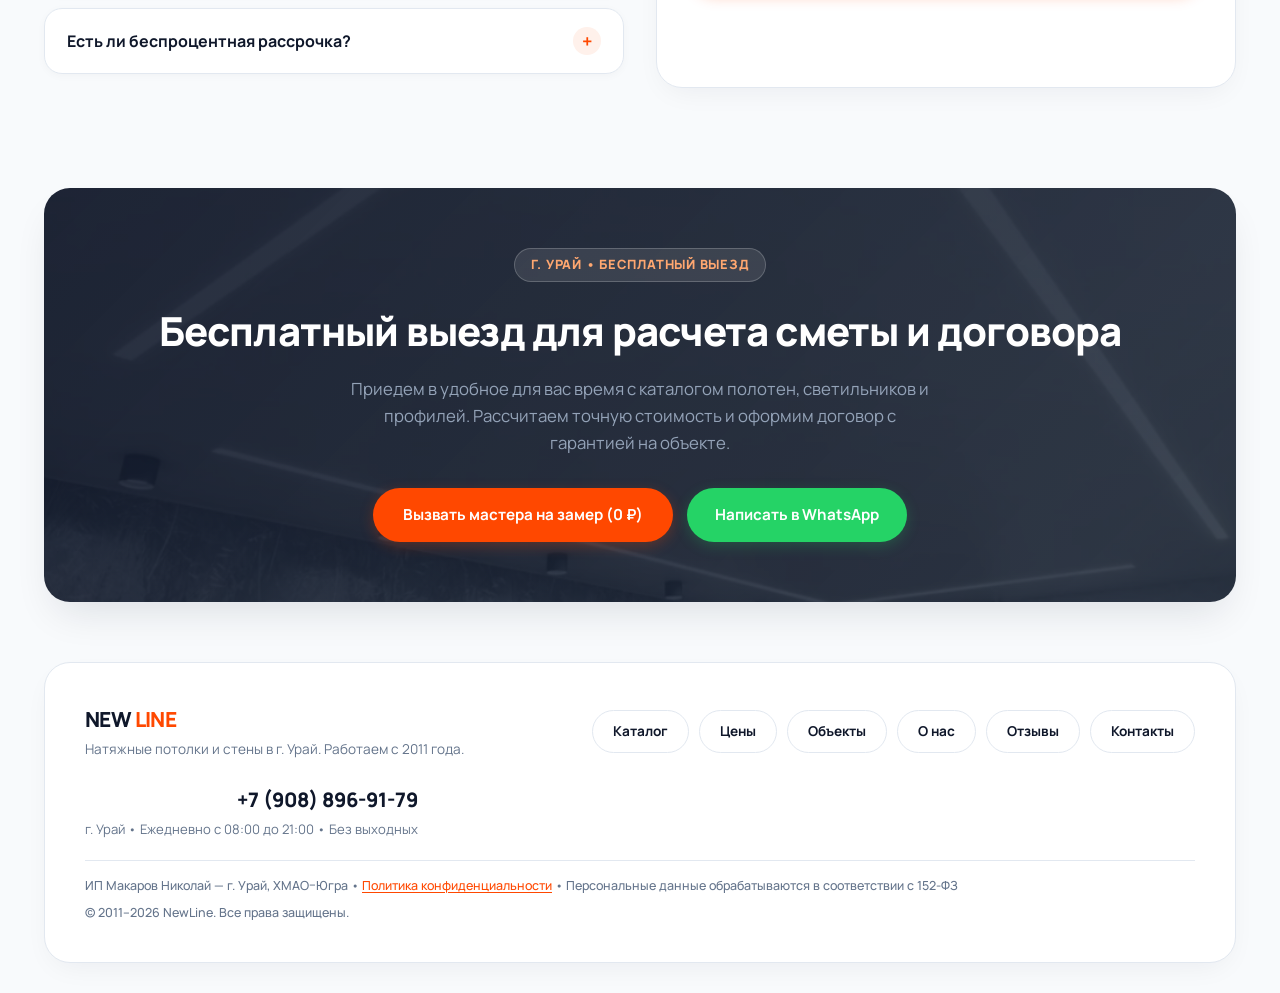
==== commit 4cfee3f8: "Обновление параметров: ширина MSD до 6.5м, удаление ПК-5, новое фото магнитных треков" ====
--- a/index.html
+++ b/index.html
@@ -2347,7 +2347,7 @@
 
         <!-- Кнопки действий -->
         <div class="hero-fw-actions">
-          <a href="#calculator" class="btn-pill-primary">
+          <a href="#prices" class="btn-pill-primary">
             Рассчитать стоимость
             <svg width="18" height="18" viewBox="0 0 24 24" fill="none" stroke="currentColor" stroke-width="2.5"><path d="M5 12h14M12 5l7 7-7 7"/></svg>
           </a>
@@ -2580,7 +2580,7 @@
           </div>
           <div class="card-solution-media">
             <span class="card-badge-pill">Архитектурный свет</span>
-            <img src="./assets/images/work-track-corner.png" alt="Магнитные треки 48V" loading="lazy">
+            <img src="./assets/images/work-magnetic-track.png" alt="Встраиваемые магнитные треки 48V" loading="lazy">
           </div>
           <div class="card-solution-body">
             <p class="card-desc">
@@ -2628,37 +2628,8 @@
           </div>
         </div>
 
-        <!-- 5. Скрытый карниз ПК-5 -->
+        <!-- 5. MSD Premium -->
         <div class="card-solution reveal-on-scroll reveal-delay-5">
-          <div class="card-solution-top">
-            <h3 class="card-title">Монтаж ниши под карниз</h3>
-            <a href="https://vk.ru/club240846958" target="_blank" rel="noopener" class="card-arrow-action" aria-label="Рассчитать">
-              <svg width="15" height="15" viewBox="0 0 24 24" fill="none" stroke="currentColor" stroke-width="2.5"><path d="M7 17L17 7M17 7H7M17 7V17"/></svg>
-            </a>
-          </div>
-          <div class="card-solution-media">
-            <span class="card-badge-pill">Ниша под шторы</span>
-            <img src="https://images.unsplash.com/photo-1505693416388-ac5ce068fe85?auto=format&fit=crop&w=800&q=80" alt="Скрытая ниша ПК-5" loading="lazy">
-          </div>
-          <div class="card-solution-body">
-            <p class="card-desc">
-              Алюминиевый карниз, интегрированный в потолок. Шторы ниспадают прямо из потолка, скрывая крючки и бегунки.
-            </p>
-            <div class="card-tags">
-              <span class="tag-pill">2-3 ряда штор</span>
-              <span class="tag-pill">Подсветка ткани</span>
-            </div>
-            <div class="card-footer">
-              <div class="card-price">
-                <span class="card-price-unit" style="font-weight: 700; color: var(--accent);">Индивидуальный расчет</span>
-              </div>
-              <a href="https://vk.ru/club240846958" target="_blank" rel="noopener" class="btn-pill-ghost btn-pill-sm">Заказать</a>
-            </div>
-          </div>
-        </div>
-
-        <!-- 6. MSD Premium -->
-        <div class="card-solution reveal-on-scroll reveal-delay-6">
           <div class="card-solution-top">
             <h3 class="card-title">Монтаж натяжных потолков</h3>
             <a href="https://vk.ru/club240846958" target="_blank" rel="noopener" class="card-arrow-action" aria-label="Рассчитать">
@@ -2675,6 +2646,7 @@
             </p>
             <div class="card-tags">
               <span class="tag-pill">Для спален и детских</span>
+              <span class="tag-pill">Ширина до 6.5 м</span>
               <span class="tag-pill">100% без запаха</span>
             </div>
             <div class="card-footer">
@@ -2774,7 +2746,7 @@
             <span class="tariff-price-period">под ключ с установкой</span>
           </div>
           <ul class="tariff-features-list">
-            <li>Бесшовное полотно MSD Premium до 5.5 м</li>
+            <li>Бесшовное полотно MSD Premium (ширина до 6.5 метров)</li>
             <li>Матовая, сатиновая или глянцевая фактура</li>
             <li>Алюминиевый или ПВХ профиль с декоративной вставкой</li>
             <li>Монтаж люстры или подготовка под споты</li>
@@ -2814,7 +2786,7 @@
             <li>Световые линии 15, 30 или 50 мм</li>
             <li>Магнитные трековые системы 48V</li>
             <li>Парящие профили с контурной LED-подсветкой</li>
-            <li>Скрытые ниши под шторные карнизы ПК-5</li>
+            <li>Контурная подсветка и мягкое зонирование</li>
             <li>Установка надежных блоков питания и диммеров</li>
             <li>Индивидуальный световой расчет комнаты</li>
           </ul>
@@ -2849,7 +2821,7 @@
             <div style="width: 40px; height: 40px; border-radius: 50%; background: #FFF4EE; color: var(--accent); display: flex; align-items: center; justify-content: center; font-weight: 800; font-size: 1.1rem; margin-bottom: 16px;">2</div>
             <h4 style="font-size: 1.05rem; font-weight: 800; color: #0F172A; margin-bottom: 8px;">Профильная система</h4>
             <p style="font-size: 0.88rem; color: #64748B; line-height: 1.55;">
-              Классический алюминиевый багет, теневой профиль без плинтусов и маскировочных лент, скрытые ниши под карниз ПК-5 или парящий профиль.
+              Классический алюминиевый багет, теневой профиль EuroKRAAB без плинтусов и заглушек, парящие профили с контурной подсветкой.
             </p>
           </div>
 
@@ -2926,9 +2898,18 @@
           </div>
         </div>
 
-        <!-- Фото 4 -->
-        <div class="photo-work-card reveal-scale reveal-delay-4" onclick="openLightbox('./assets/images/work-track-corner.png', 'Черный магнитный шинопровод 48V и встроенная угловая световая линия')">
-          <img src="./assets/images/work-track-corner.png" alt="Магнитный трек 48V" class="photo-work-img" loading="lazy">
+        <!-- Фото 4: Магнитные треки -->
+        <div class="photo-work-card reveal-scale reveal-delay-4" onclick="openLightbox('./assets/images/work-magnetic-track.png', 'Встраиваемый магнитный шинопровод 48V с линейными модулями освещения')">
+          <img src="./assets/images/work-magnetic-track.png" alt="Магнитные трековые шинопроводы 48V" class="photo-work-img" loading="lazy">
+          <div class="photo-work-zoom-btn">
+            <svg width="15" height="15" viewBox="0 0 24 24" fill="none" stroke="currentColor" stroke-width="2.5"><circle cx="11" cy="11" r="8"/><path d="m21 21-4.3-4.3"/><path d="M11 8v6M8 11h6"/></svg>
+            <span>Увеличить</span>
+          </div>
+        </div>
+
+        <!-- Фото 4.1: Световая линия с черным рассеивателем -->
+        <div class="photo-work-card reveal-scale reveal-delay-4" onclick="openLightbox('./assets/images/work-track-corner.png', 'Световая линия с черным рассеивателем в натяжном потолке')">
+          <img src="./assets/images/work-track-corner.png" alt="Световая линия с черным рассеивателем" class="photo-work-img" loading="lazy">
           <div class="photo-work-zoom-btn">
             <svg width="15" height="15" viewBox="0 0 24 24" fill="none" stroke="currentColor" stroke-width="2.5"><circle cx="11" cy="11" r="8"/><path d="m21 21-4.3-4.3"/><path d="M11 8v6M8 11h6"/></svg>
             <span>Увеличить</span>
@@ -3210,7 +3191,7 @@
               </div>
               <div class="review-stars-gold">★★★★★</div>
               <p class="review-quote-home" style="margin-top: 10px;">
-                «Установили световые линии и нишу ПК-5 под гардину. Свет яркий, монтаж аккуратный, всё сделано за один день. Очень довольны результатом!»
+                «Установили световые линии и теневой профиль EuroKRAAB. Свет яркий, монтаж аккуратный, всё сделано за один день. Очень довольны результатом!»
               </p>
             </div>
             <div style="font-size: 0.82rem; color: var(--text-muted); font-weight: 600; margin-top: 16px; border-top: 1px solid var(--border); padding-top: 12px;">
@@ -3343,7 +3324,7 @@
           </div>
 
           <div style="margin-top: 24px; padding-top: 20px; border-top: 1px solid var(--border);">
-            <a href="#calculator" class="btn-pill-primary" style="width: 100%; justify-content: center;">
+            <a href="https://wa.me/79088969179" target="_blank" rel="noopener" class="btn-pill-primary" style="width: 100%; justify-content: center;">
               Записаться на бесплатный замер (0 ₽)
             </a>
           </div>
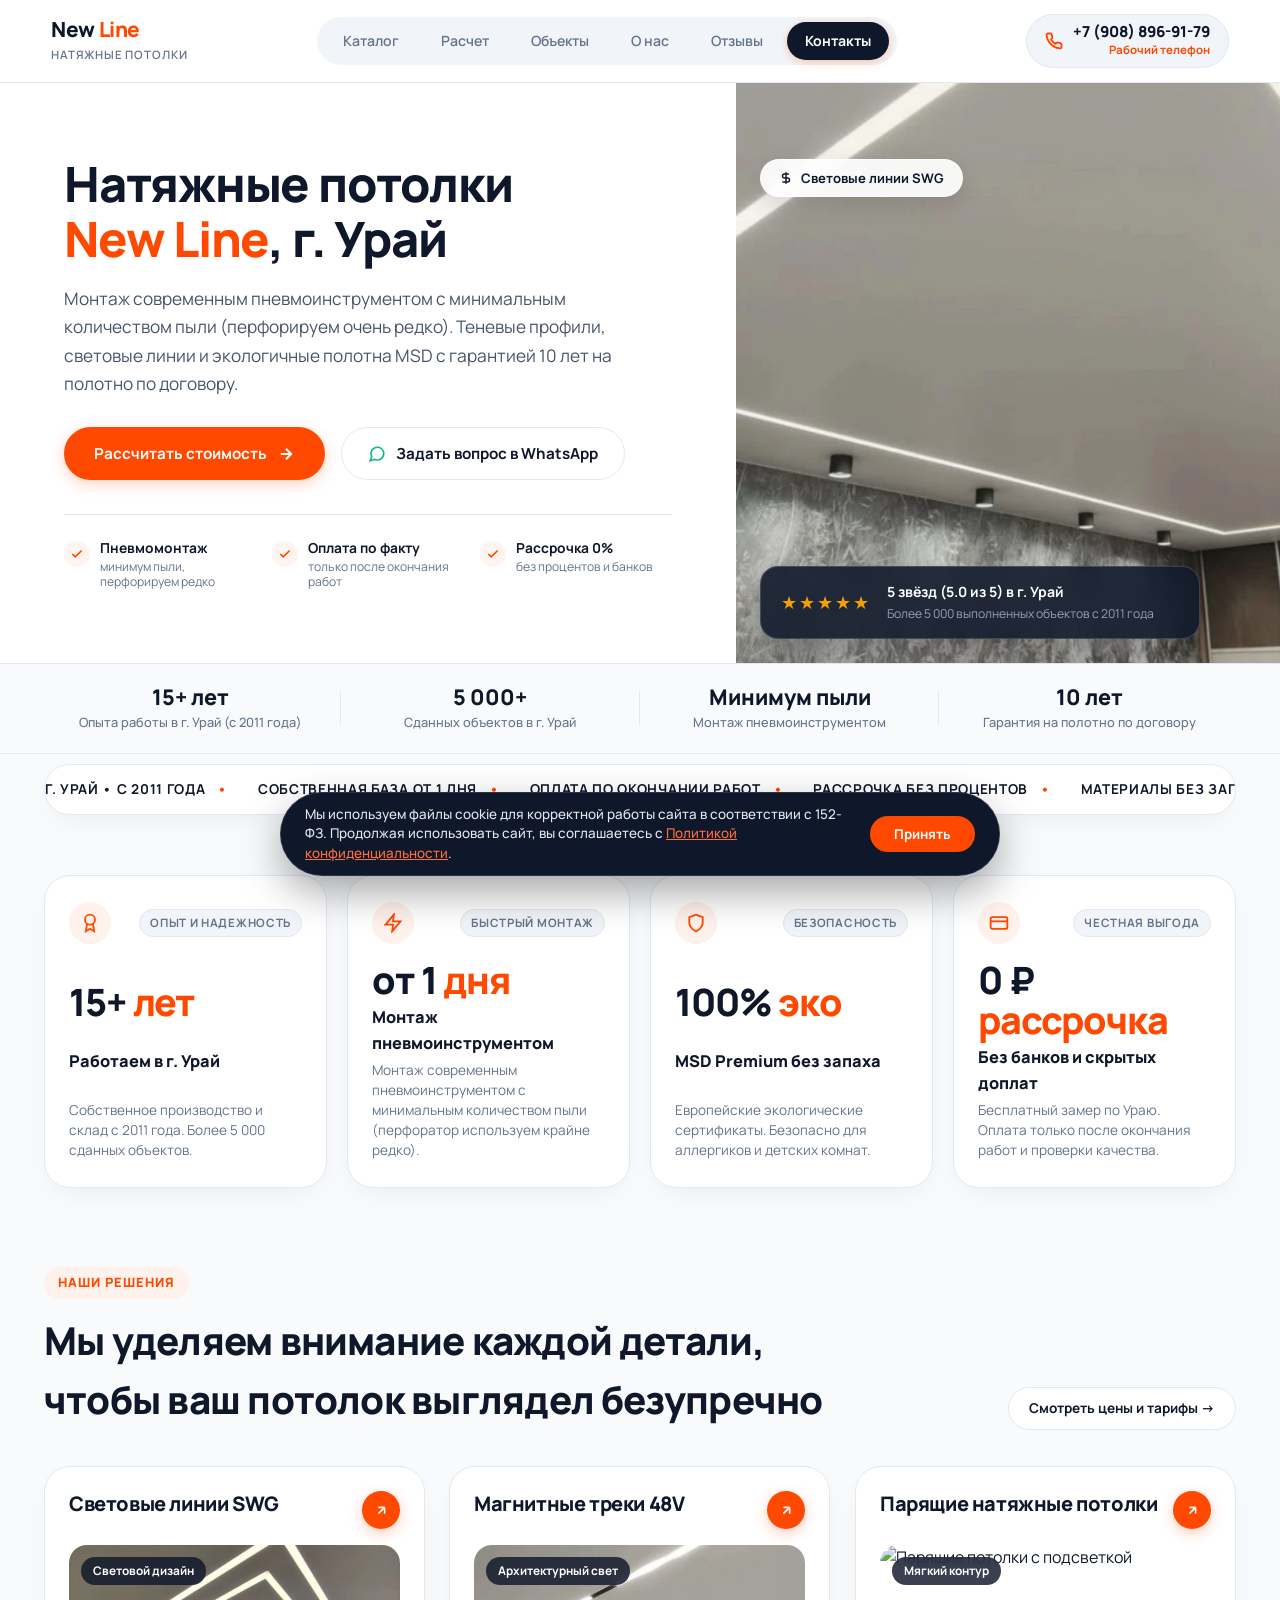
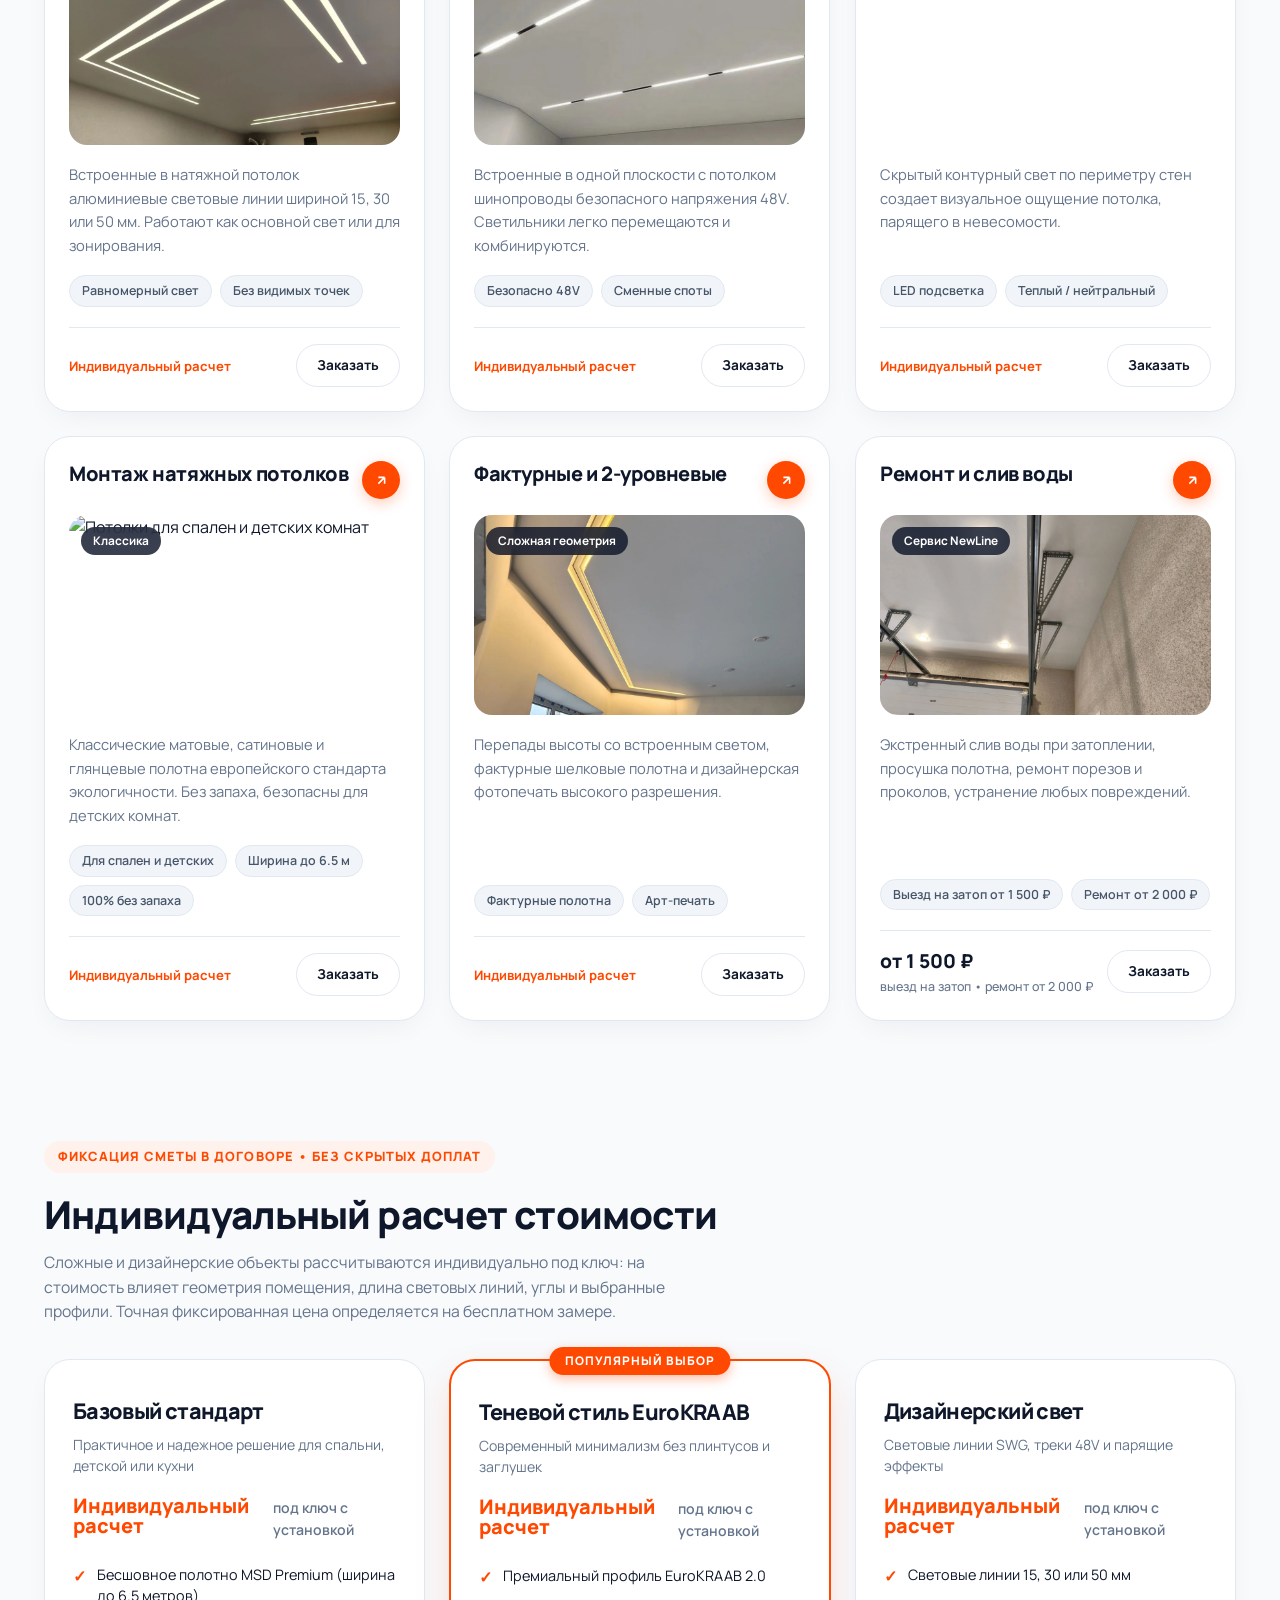
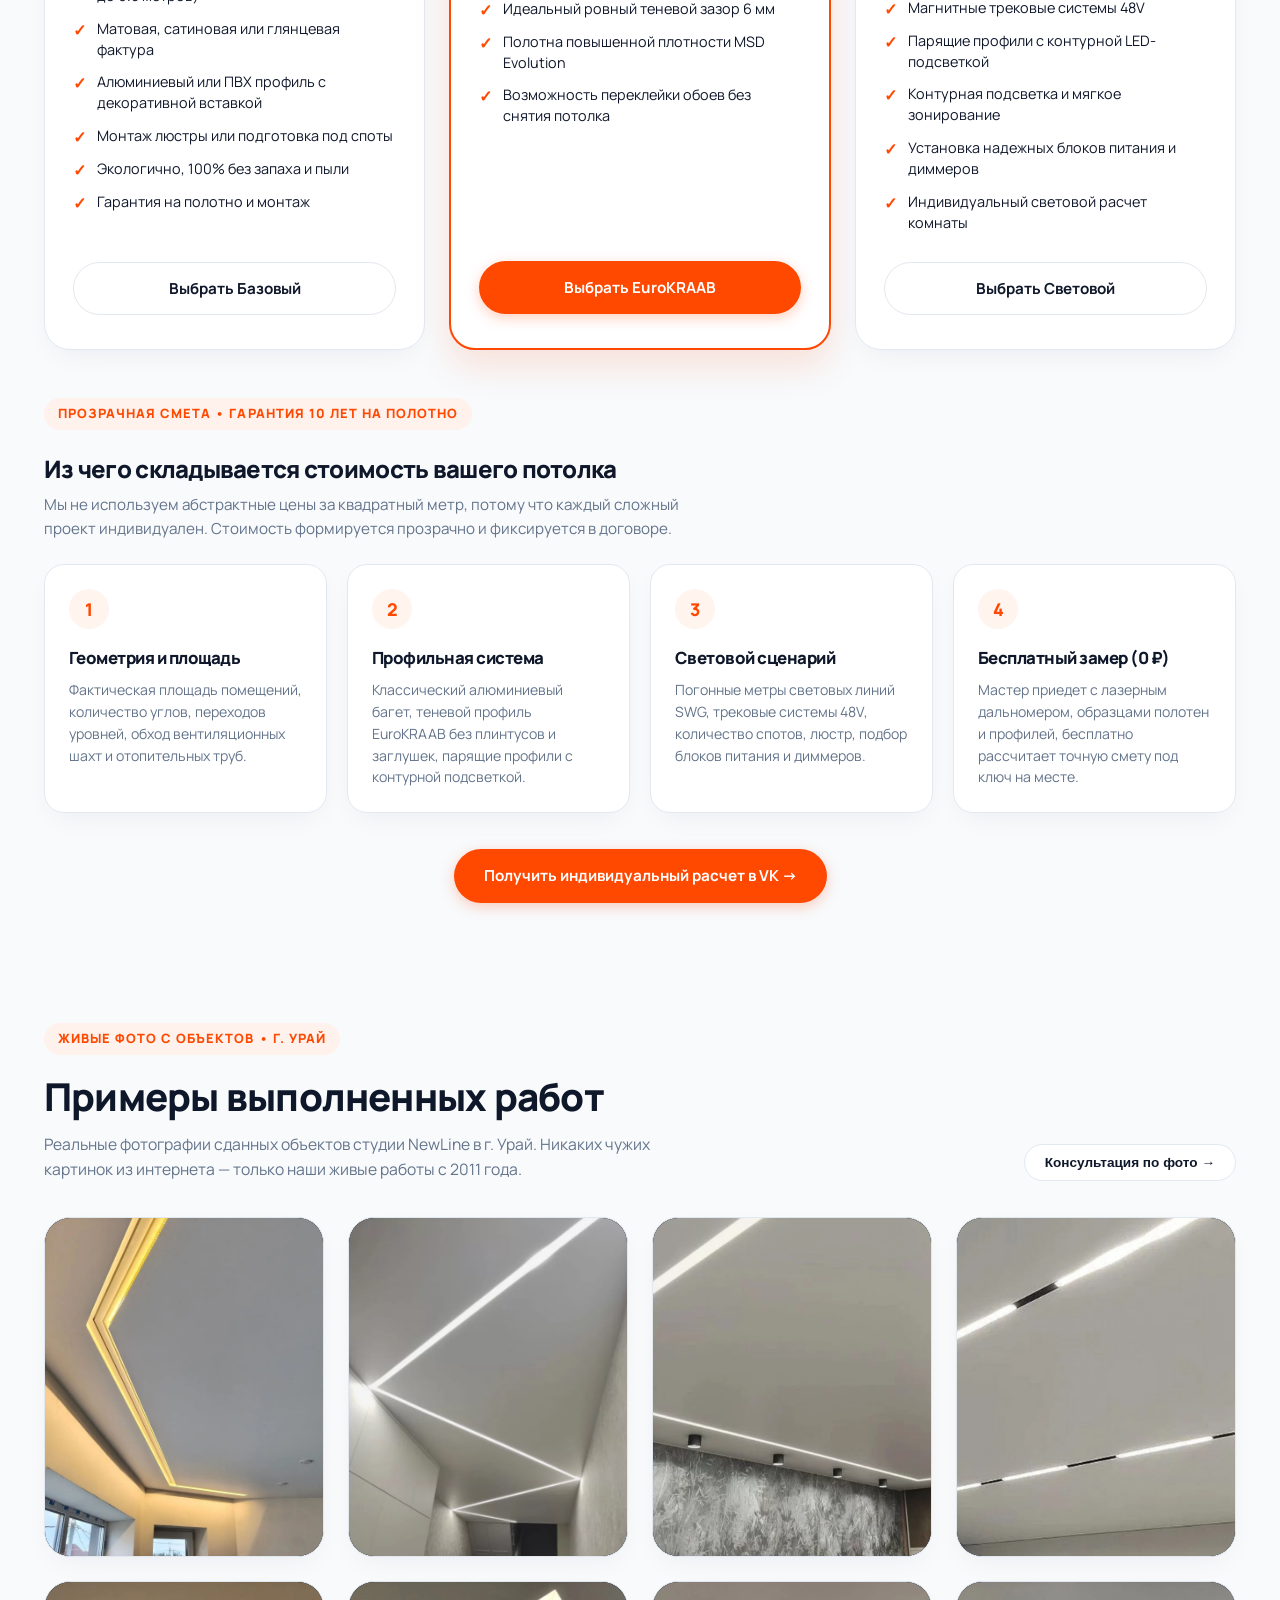
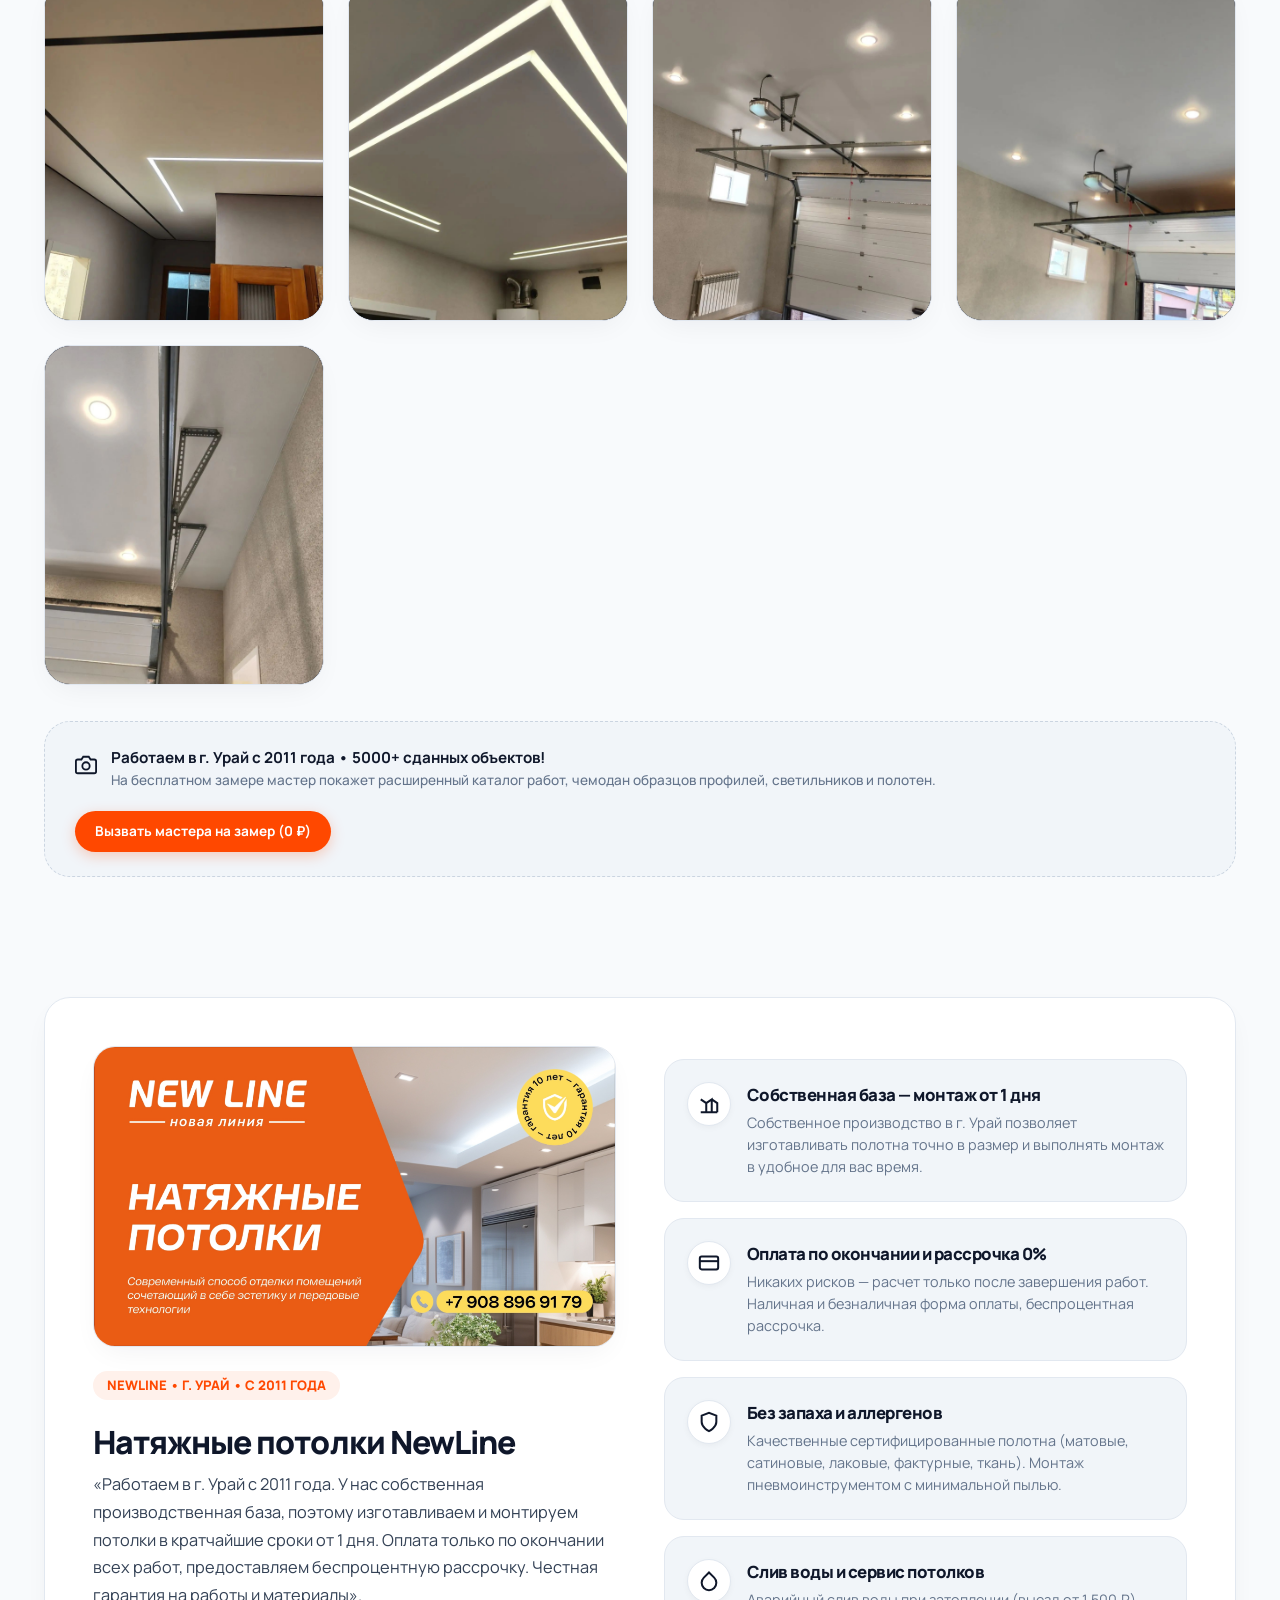
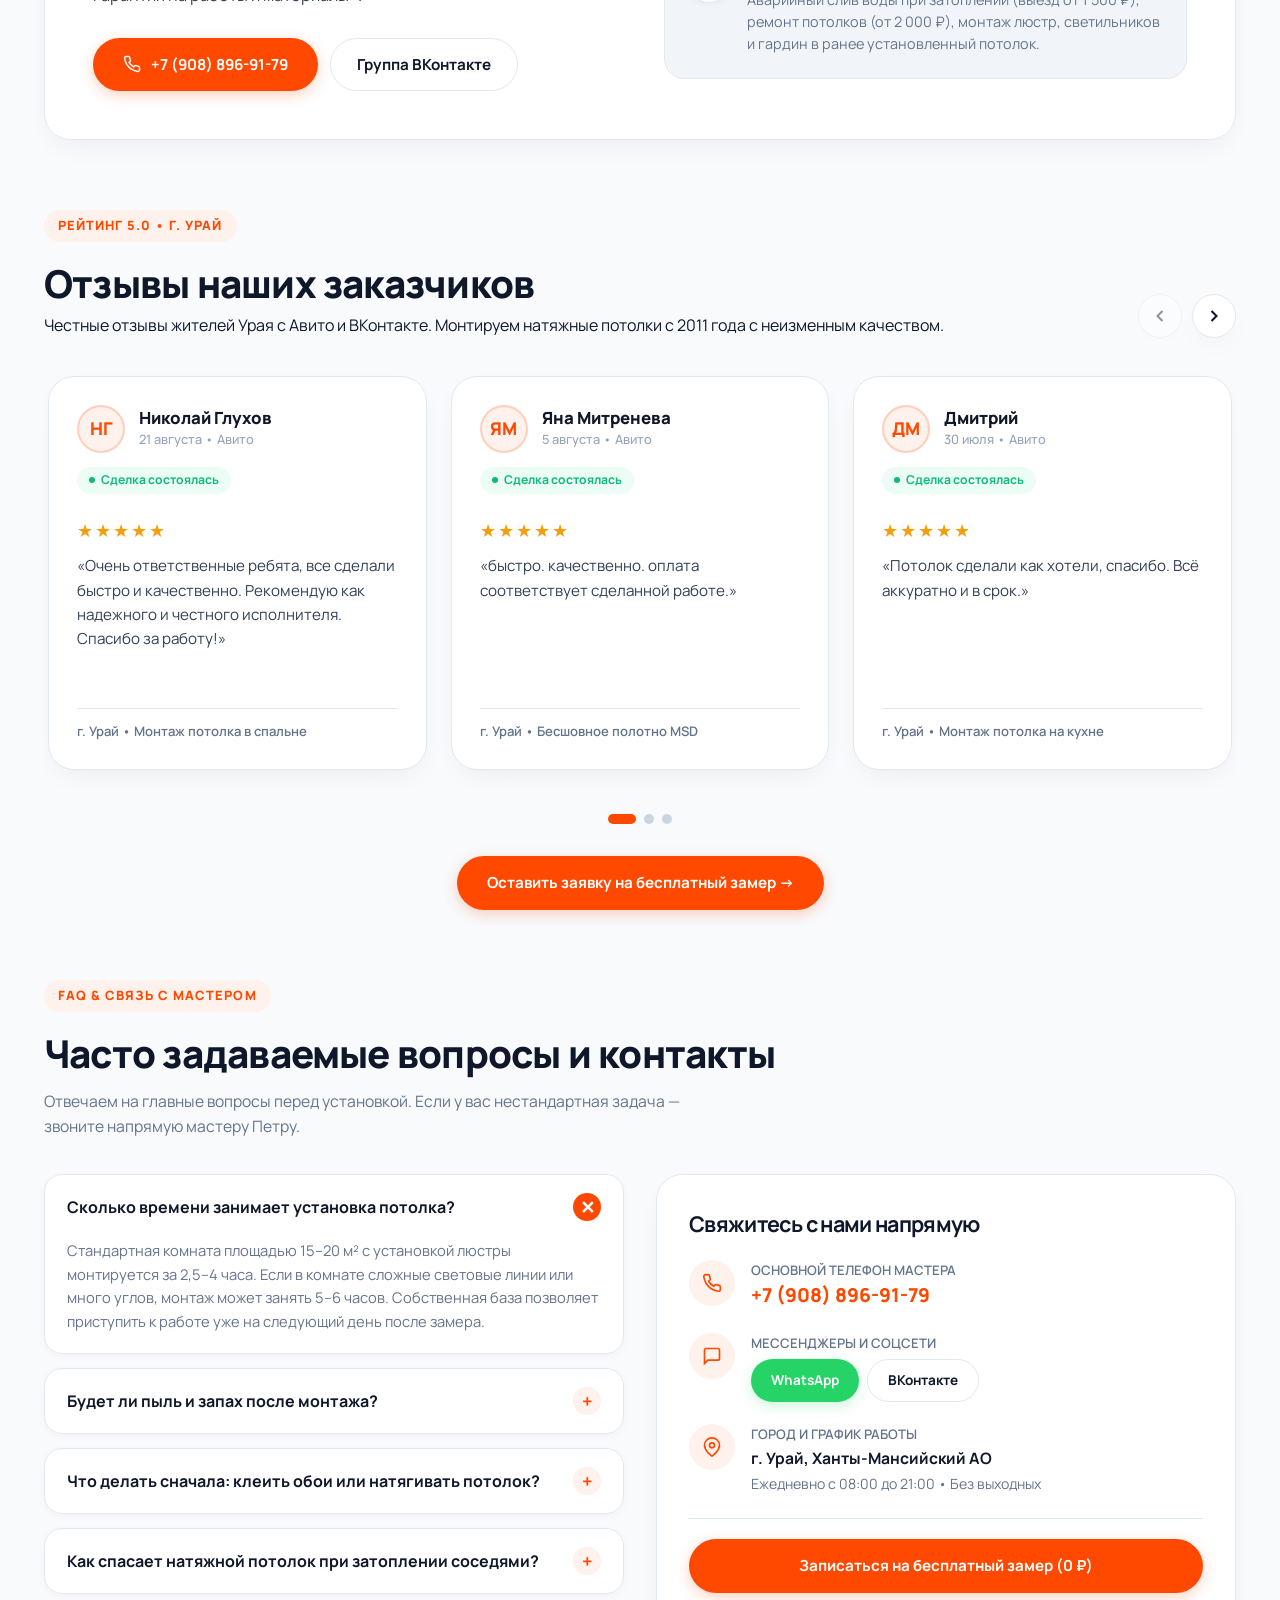
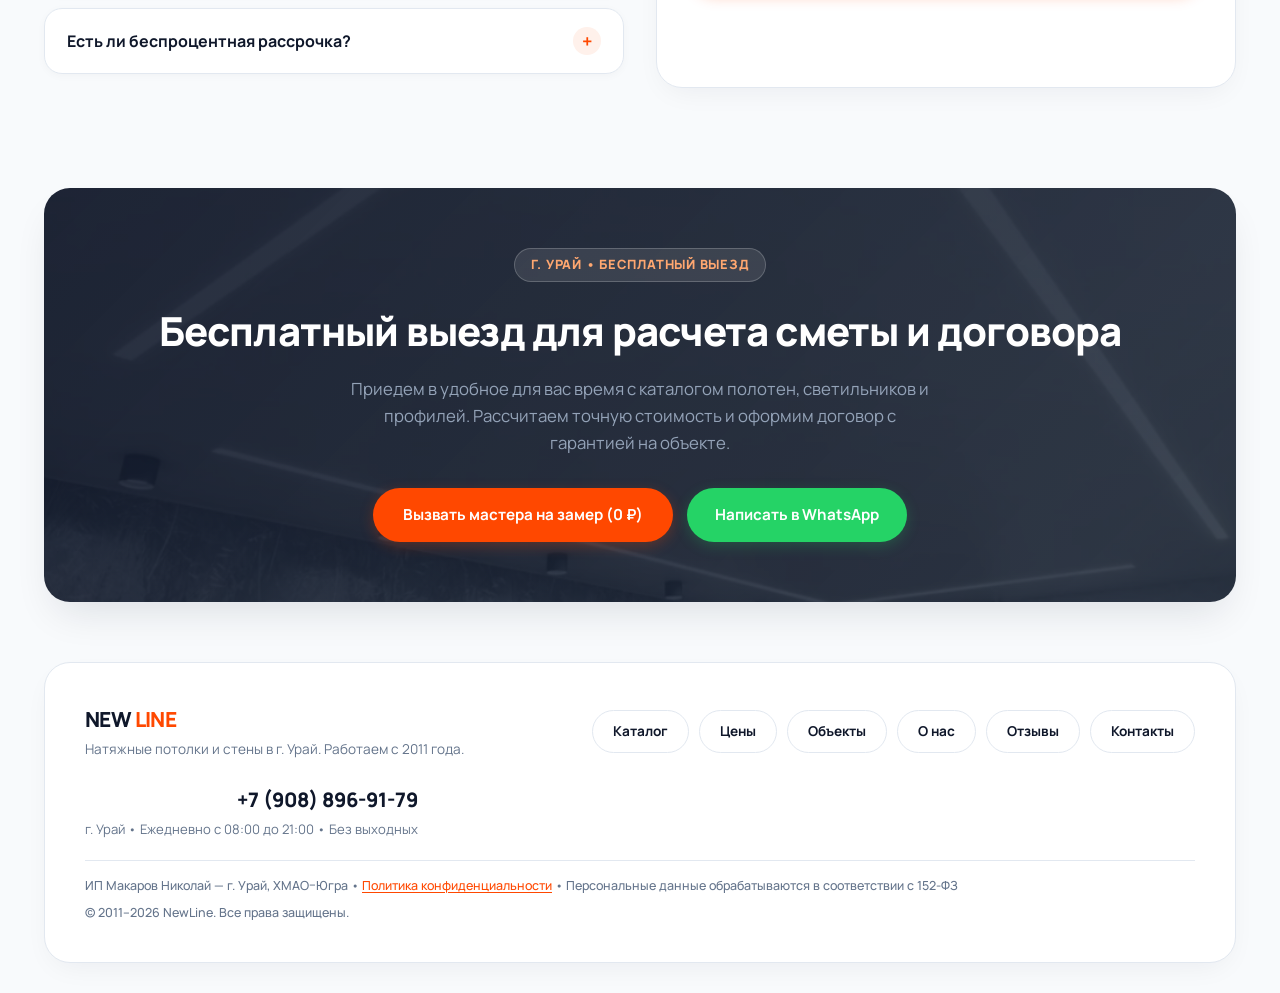
==== commit 20861a96: "fix: update rating to 5 stars (5.0 of 5)" ====
--- a/index.html
+++ b/index.html
@@ -2403,7 +2403,7 @@
           <div class="hero-fw-rating-card">
             <div class="rating-stars-gold">★★★★★</div>
             <div class="rating-card-text">
-              <strong>4.9 из 5 в г. Урай</strong>
+              <strong>5 звёзд (5.0 из 5) в г. Урай</strong>
               <span>Более 5 000 выполненных объектов с 2011 года</span>
             </div>
           </div>
